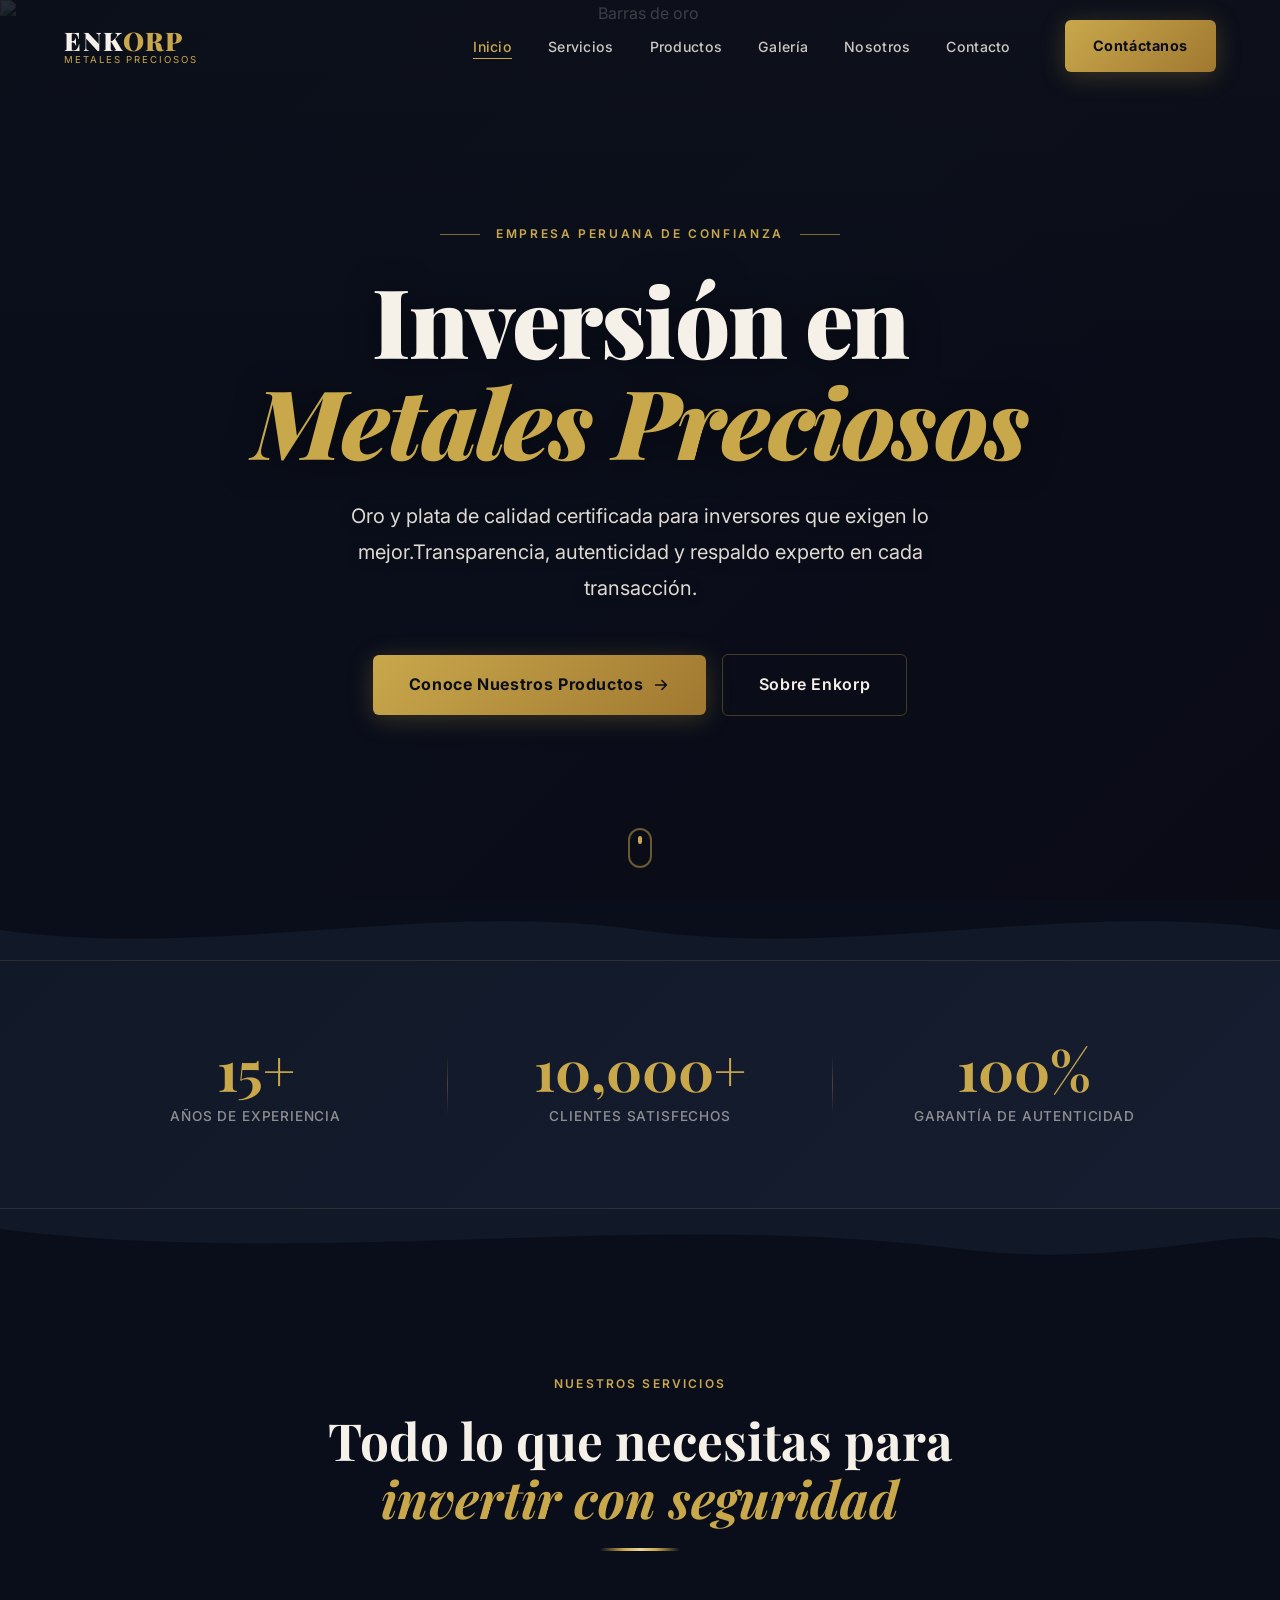
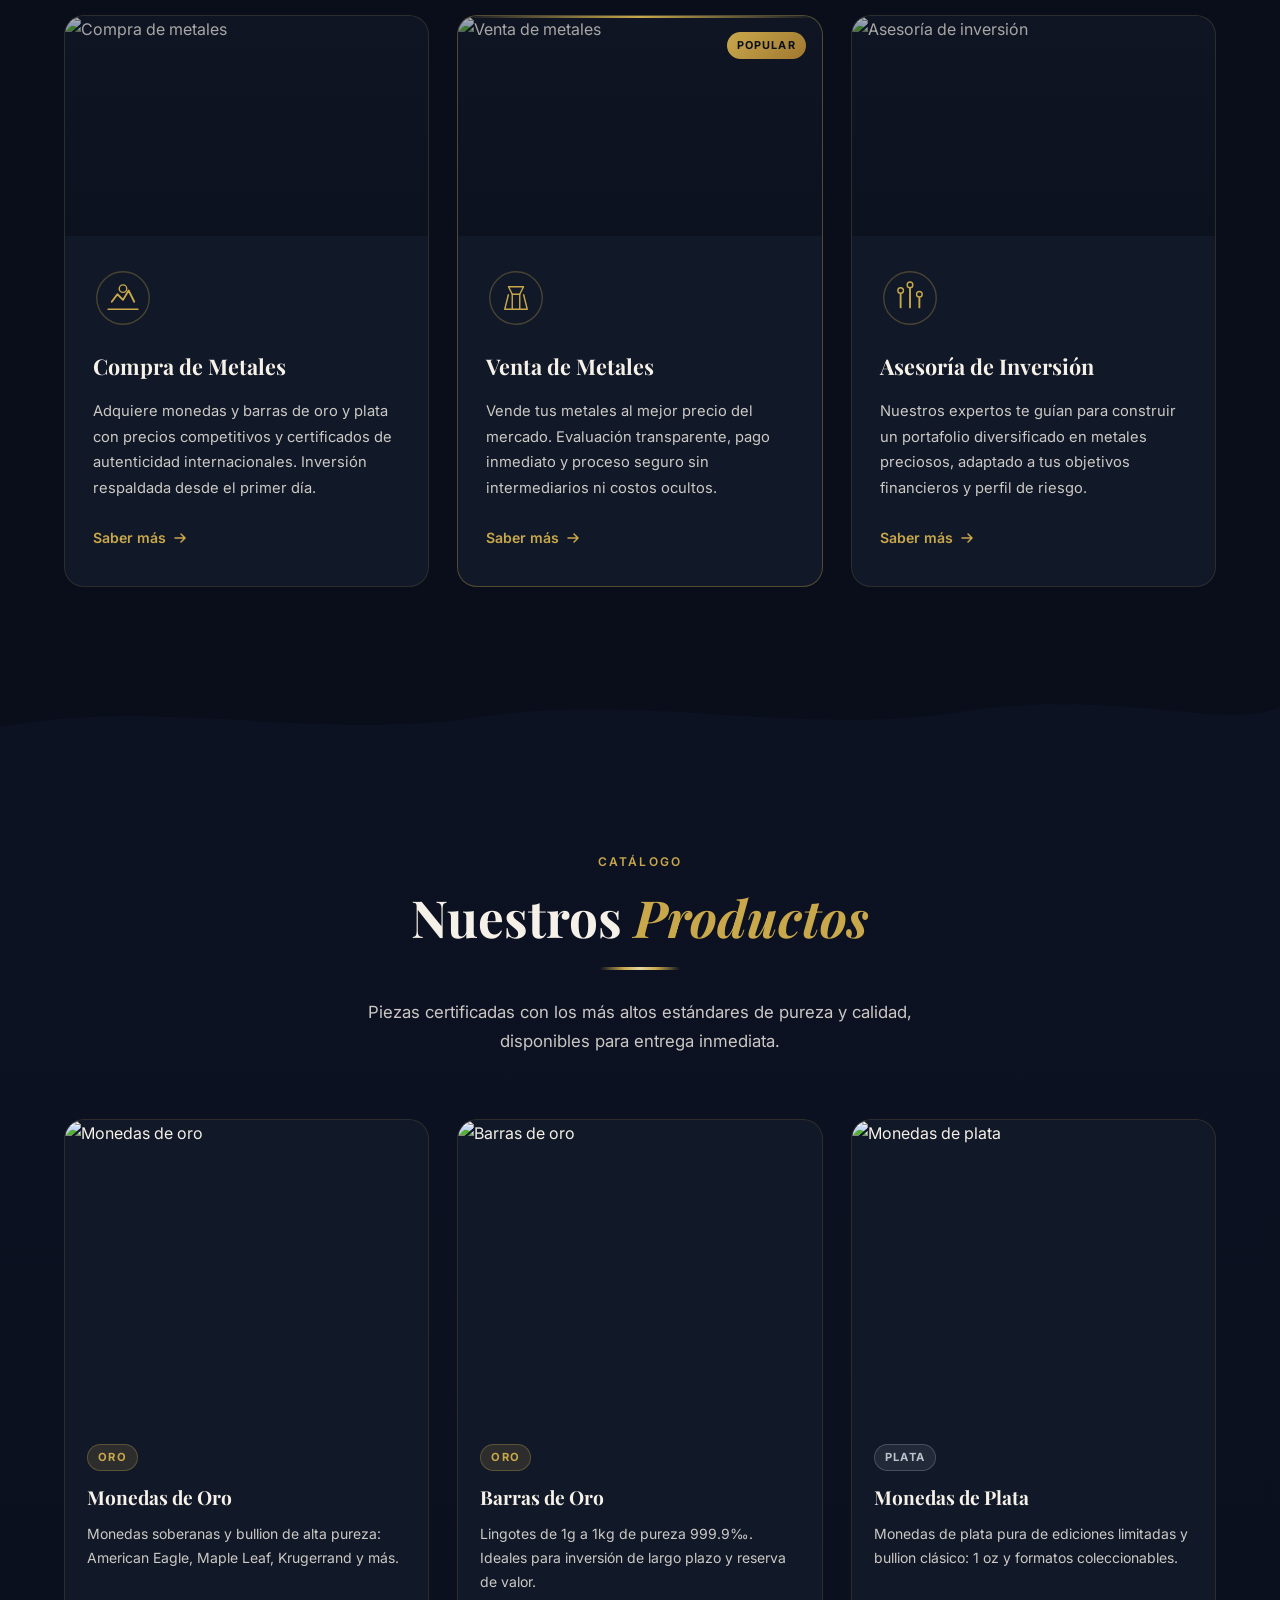
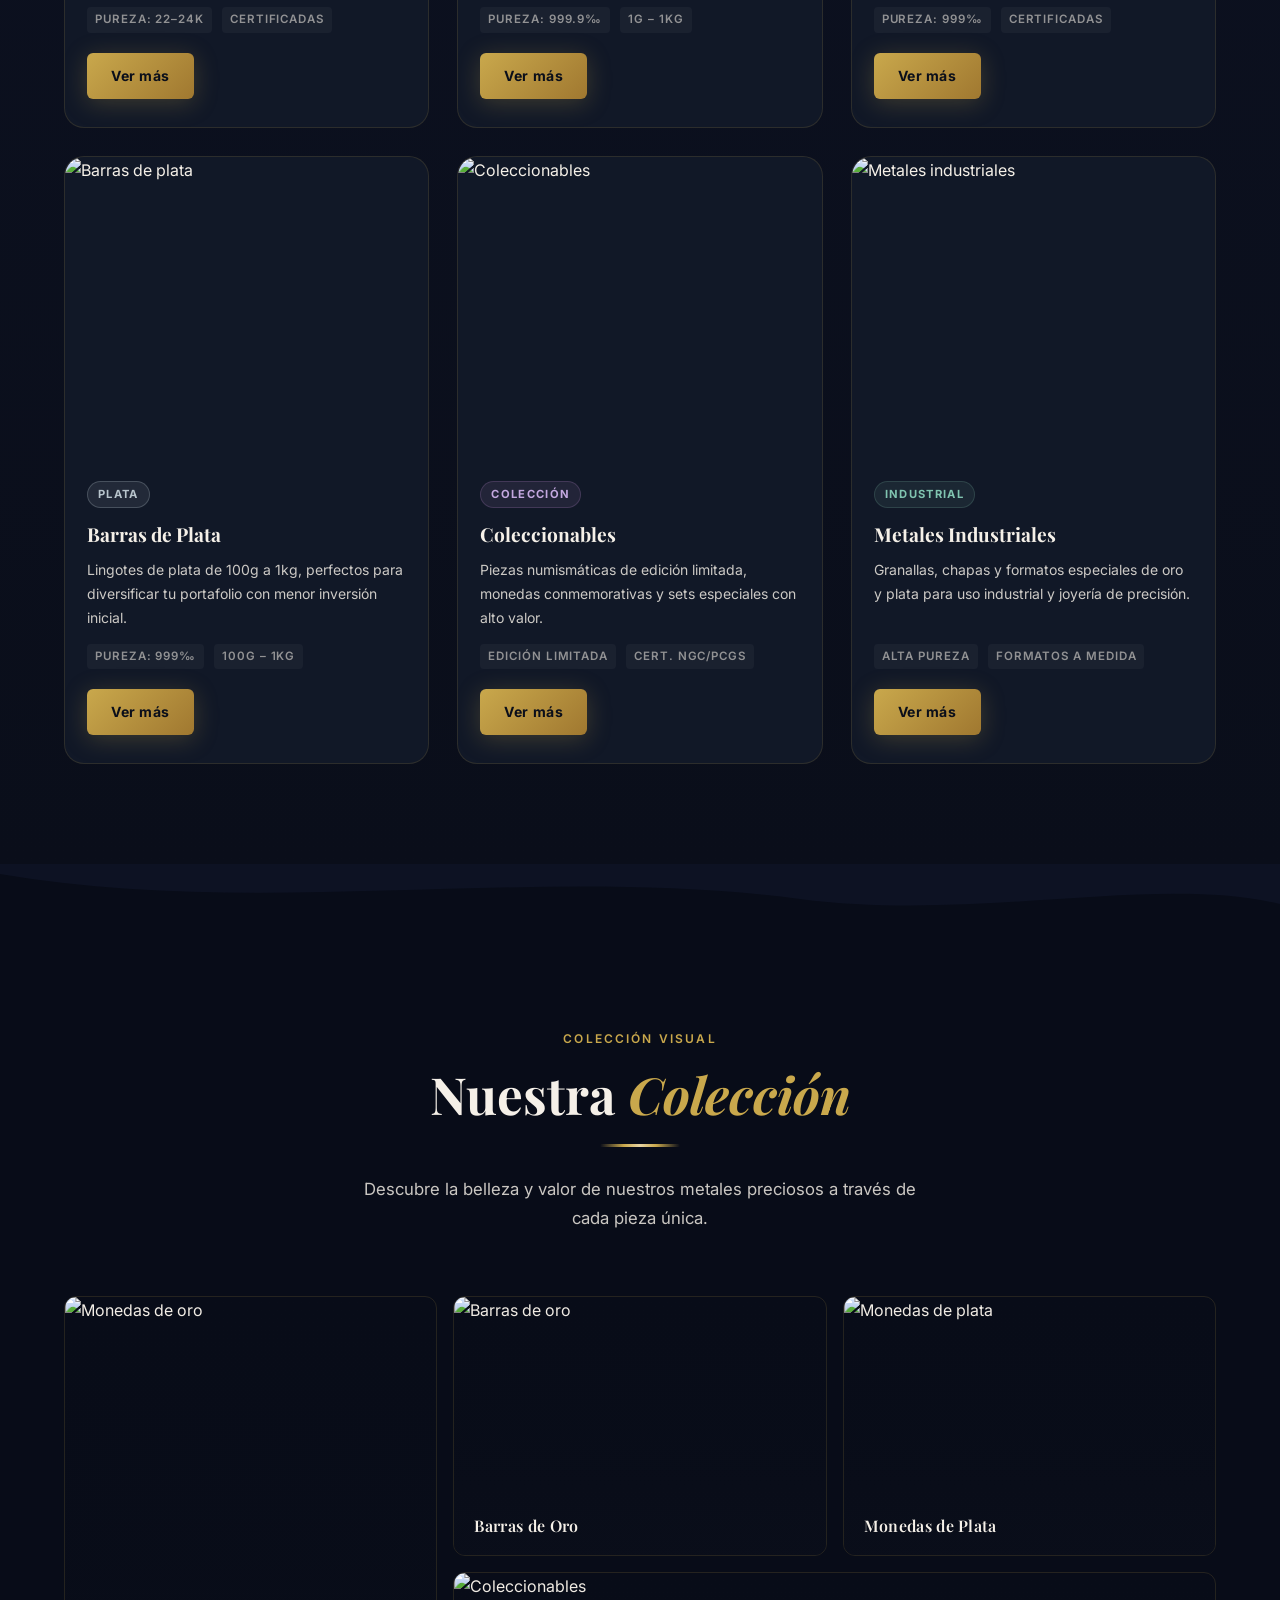
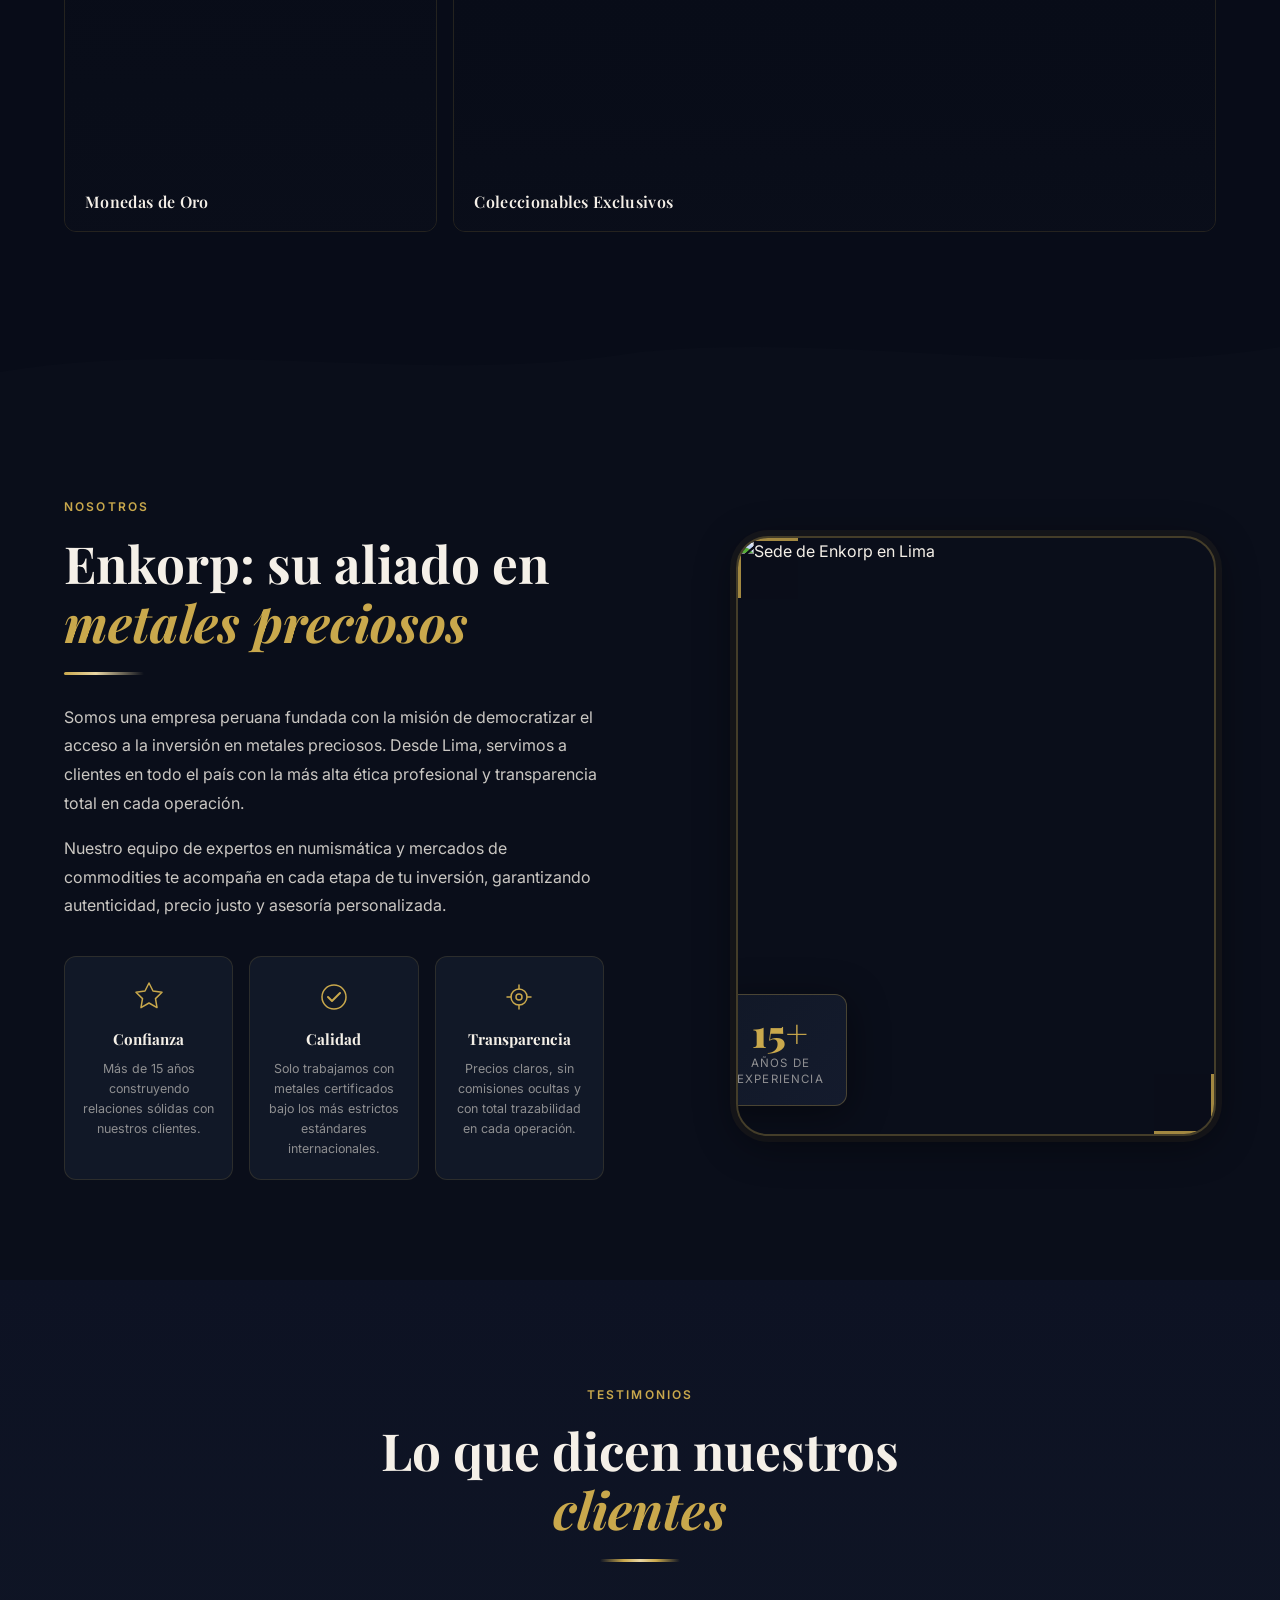
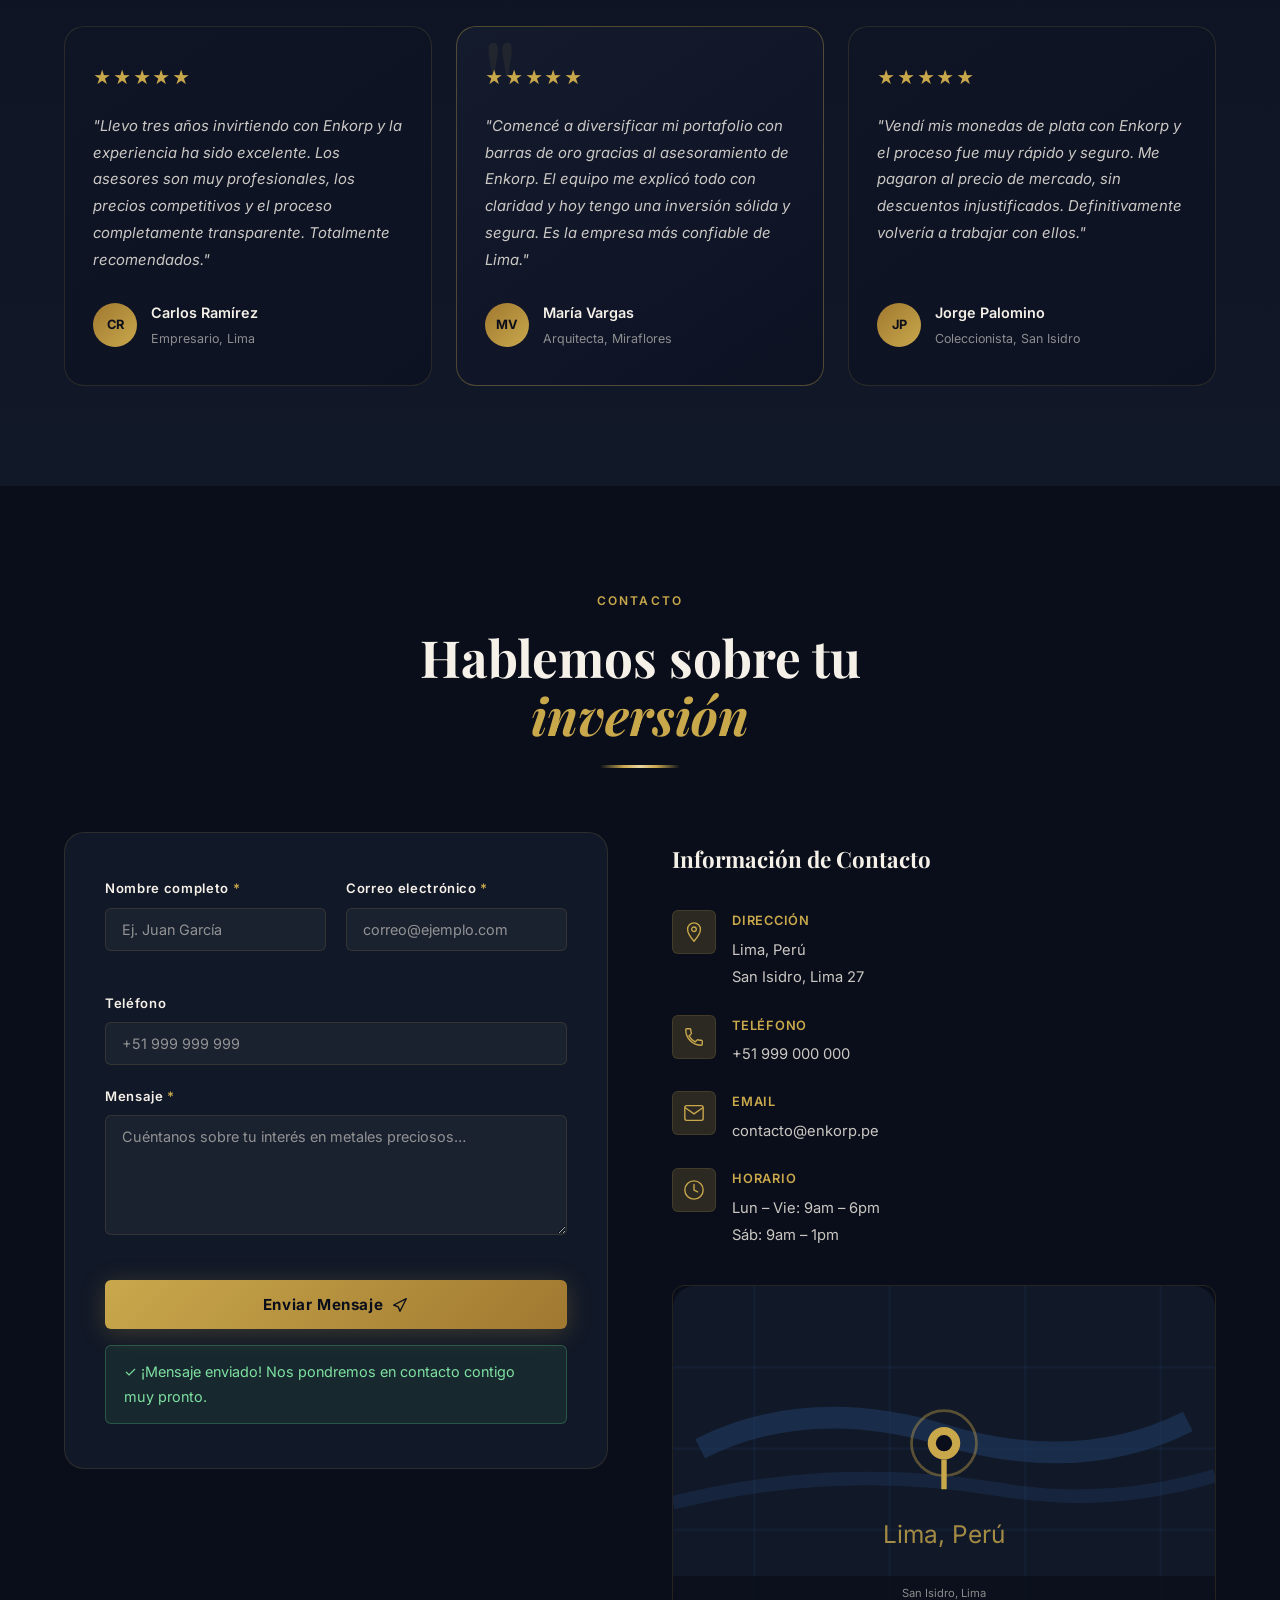
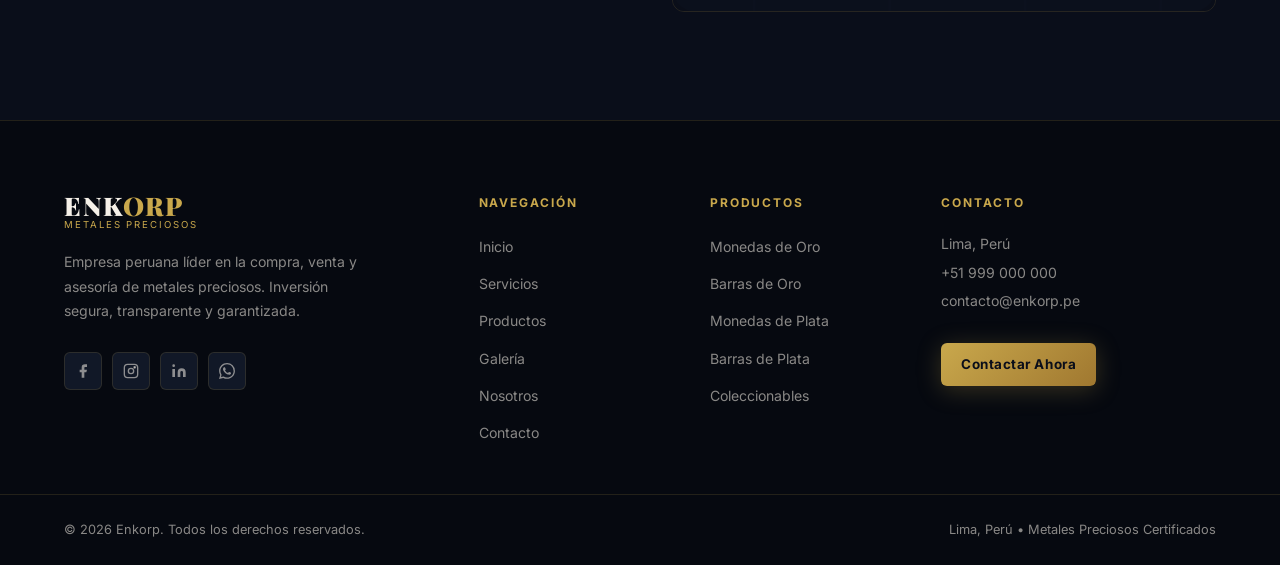
==== enkorp-standalone.html @ 823c23ff "Add standalone single-file version of Enkorp website" ====
<!DOCTYPE html>
<html lang="es">
<head>
  <meta charset="UTF-8" />
  <meta name="viewport" content="width=device-width, initial-scale=1.0" />
  <meta name="description" content="Enkorp – Empresa peruana especializada en metales preciosos: monedas y barras de oro y plata. Inversión segura, garantizada y transparente." />
  <title>Enkorp | Metales Preciosos – Oro y Plata en Perú</title>
  <link rel="preconnect" href="https://fonts.googleapis.com" />
  <link rel="preconnect" href="https://fonts.gstatic.com" crossorigin />
  <link href="https://fonts.googleapis.com/css2?family=Playfair+Display:ital,wght@0,400;0,600;0,700;0,900;1,400;1,600&family=Inter:wght@300;400;500;600;700&display=swap" rel="stylesheet" />
  <style>
*, *::before, *::after { box-sizing: border-box; margin: 0; padding: 0; }
:root {
  --navy:#0a0e1a;--navy-mid:#0d1223;--navy-light:#111827;
  --gold:#c9a84c;--gold-dark:#a07830;--gold-pale:#e8d5a3;--gold-glow:rgba(201,168,76,.18);
  --cream:#f5f0e8;--cream-dark:#e8e0d0;--white:#ffffff;
  --border:rgba(201,168,76,.15);--border-mid:rgba(201,168,76,.3);
  --text-muted:rgba(245,240,232,.55);--text-body:rgba(245,240,232,.82);
  --ff-head:'Playfair Display',Georgia,serif;--ff-body:'Inter',system-ui,sans-serif;
  --radius-sm:6px;--radius-md:12px;--radius-lg:20px;--radius-xl:32px;
  --shadow-gold:0 4px 24px rgba(201,168,76,.25);--shadow-card:0 8px 40px rgba(0,0,0,.45);
  --transition:.3s cubic-bezier(.4,0,.2,1);--transition-slow:.6s cubic-bezier(.4,0,.2,1);
}
html{scroll-behavior:smooth;font-size:16px;}
body{font-family:var(--ff-body);background-color:var(--navy);color:var(--cream);line-height:1.7;overflow-x:hidden;-webkit-font-smoothing:antialiased;}
img,svg{display:block;max-width:100%;}
a{color:inherit;text-decoration:none;}
ul{list-style:none;}
address{font-style:normal;}
.container{width:100%;max-width:1200px;margin:0 auto;padding:0 24px;}
.section{padding:100px 0;}
.gold-italic{font-style:italic;color:var(--gold);}
.section-tag{display:inline-block;font-family:var(--ff-body);font-size:.75rem;font-weight:600;letter-spacing:.18em;text-transform:uppercase;color:var(--gold);margin-bottom:16px;}
.section-title{font-family:var(--ff-head);font-size:clamp(2.2rem,4.5vw,3.2rem);font-weight:700;line-height:1.15;color:var(--cream);margin-bottom:20px;}
.section-subtitle{font-size:1.05rem;color:var(--text-body);max-width:560px;margin:0 auto;}
.section-header{text-align:center;margin-bottom:64px;}
.section-title-accent{width:80px;height:3px;background:linear-gradient(90deg,transparent,var(--gold) 30%,var(--gold-pale) 50%,var(--gold) 70%,transparent);margin:20px auto 28px;border-radius:2px;}
.section-title-accent--left{margin:20px 0 28px;background:linear-gradient(90deg,var(--gold) 0%,var(--gold-pale) 40%,transparent);}
.wavy-divider{line-height:0;margin:0;padding:0;overflow:hidden;}
.wavy-divider svg{width:100%;height:60px;display:block;}
.wavy-divider--hero{background:var(--navy);}
.wavy-divider--stats{background:var(--navy-light);}
.wavy-divider--services{background:var(--navy);}
.wavy-divider--products{background:var(--navy-mid);}
.wavy-divider--gallery{background:#080c18;}
.btn-primary{display:inline-flex;align-items:center;gap:8px;padding:14px 28px;border-radius:var(--radius-sm);background:linear-gradient(135deg,var(--gold),var(--gold-dark));color:var(--navy);font-family:var(--ff-body);font-size:.9rem;font-weight:700;letter-spacing:.04em;border:none;cursor:pointer;transition:var(--transition);box-shadow:var(--shadow-gold);white-space:nowrap;}
.btn-primary:hover{transform:translateY(-2px);box-shadow:0 8px 32px rgba(201,168,76,.4);background:linear-gradient(135deg,var(--gold-pale),var(--gold));}
.btn-primary:active{transform:translateY(0);}
.btn-ghost{display:inline-flex;align-items:center;gap:8px;padding:13px 28px;border-radius:var(--radius-sm);background:transparent;color:var(--cream);font-family:var(--ff-body);font-size:.9rem;font-weight:600;letter-spacing:.04em;border:1.5px solid var(--border-mid);cursor:pointer;transition:var(--transition);}
.btn-ghost:hover{border-color:var(--gold);color:var(--gold);background:var(--gold-glow);}
.btn-large{padding:16px 36px;font-size:1rem;}
.btn-icon{width:18px;height:18px;flex-shrink:0;}
.reveal{opacity:0;transform:translateY(32px);transition:opacity .7s ease,transform .7s ease;}
.reveal.visible{opacity:1;transform:translateY(0);}
.fade-up{opacity:0;transform:translateY(24px);animation:fadeUp .8s forwards;}
@keyframes fadeUp{to{opacity:1;transform:translateY(0);}}
.delay-1{animation-delay:.1s;}.delay-2{animation-delay:.3s;}.delay-3{animation-delay:.5s;}.delay-4{animation-delay:.7s;}

/* NAVBAR */
.navbar{position:fixed;top:0;left:0;right:0;z-index:1000;padding:20px 0;transition:background var(--transition),padding var(--transition),box-shadow var(--transition);}
.navbar.scrolled{background:rgba(10,14,26,.96);backdrop-filter:blur(16px);-webkit-backdrop-filter:blur(16px);padding:12px 0;box-shadow:0 2px 40px rgba(0,0,0,.5);border-bottom:1px solid var(--border);}
.nav-container{display:flex;align-items:center;gap:32px;max-width:1200px;margin:0 auto;padding:0 24px;}
.nav-logo{display:flex;flex-direction:column;line-height:1;flex-shrink:0;text-decoration:none;}
.logo-text{font-family:var(--ff-head);font-size:1.6rem;font-weight:900;letter-spacing:.06em;color:var(--cream);}
.logo-accent{color:var(--gold);}
.logo-tagline{font-family:var(--ff-body);font-size:.6rem;font-weight:400;letter-spacing:.2em;text-transform:uppercase;color:var(--gold);margin-top:2px;}
.nav-menu{margin-left:auto;}
.nav-links{display:flex;align-items:center;gap:8px;}
.nav-link{padding:8px 14px;font-size:.88rem;font-weight:500;letter-spacing:.02em;color:var(--text-body);border-radius:var(--radius-sm);transition:var(--transition);position:relative;}
.nav-link::after{content:'';position:absolute;bottom:4px;left:14px;right:14px;height:1px;background:var(--gold);transform:scaleX(0);transition:transform var(--transition);}
.nav-link:hover,.nav-link.active{color:var(--gold);}
.nav-link:hover::after,.nav-link.active::after{transform:scaleX(1);}
.nav-cta{margin-left:8px;}
.hamburger{display:none;flex-direction:column;justify-content:center;gap:5px;width:40px;height:40px;background:none;border:1.5px solid var(--border-mid);border-radius:var(--radius-sm);cursor:pointer;padding:8px;margin-left:auto;transition:var(--transition);}
.hamburger:hover{border-color:var(--gold);}
.ham-line{display:block;width:100%;height:1.5px;background:var(--cream);border-radius:2px;transition:var(--transition);}
.hamburger.active .ham-line:nth-child(1){transform:translateY(6.5px) rotate(45deg);}
.hamburger.active .ham-line:nth-child(2){opacity:0;transform:scaleX(0);}
.hamburger.active .ham-line:nth-child(3){transform:translateY(-6.5px) rotate(-45deg);}

/* HERO */
.hero{position:relative;height:100vh;min-height:680px;display:flex;align-items:center;justify-content:center;text-align:center;overflow:hidden;}
.hero-bg{position:absolute;inset:0;}
.hero-bg-img{position:absolute;inset:0;width:100%;height:100%;object-fit:cover;object-position:center;max-width:none;}
.hero-bg-overlay{position:absolute;inset:0;background:linear-gradient(135deg,rgba(10,14,26,.88) 0%,rgba(10,14,26,.72) 50%,rgba(10,10,20,.82) 100%),linear-gradient(to bottom,rgba(201,168,76,.06) 0%,transparent 40%,rgba(10,14,26,.6) 100%);}
.hero-particles{position:absolute;inset:0;overflow:hidden;}
.particle{position:absolute;width:2px;height:2px;background:var(--gold);border-radius:50%;animation:particleDrift linear infinite;opacity:0;}
@keyframes particleDrift{0%{opacity:0;transform:translateY(0) scale(0);}10%{opacity:.6;}90%{opacity:.3;}100%{opacity:0;transform:translateY(-120vh) scale(1.5);}}
.hero-content{position:relative;z-index:2;max-width:860px;padding:120px 24px 80px;}
.hero-eyebrow{display:flex;align-items:center;justify-content:center;gap:16px;font-size:.75rem;font-weight:600;letter-spacing:.22em;text-transform:uppercase;color:var(--gold);margin-bottom:24px;}
.eyebrow-line{display:inline-block;width:40px;height:1px;background:var(--gold);opacity:.6;}
.hero-title{font-family:var(--ff-head);font-size:clamp(3.2rem,8vw,6rem);font-weight:900;line-height:1.05;color:var(--cream);margin-bottom:28px;letter-spacing:-.02em;text-shadow:0 4px 32px rgba(0,0,0,.5);}
.hero-subtitle{font-size:clamp(1rem,2vw,1.25rem);color:rgba(245,240,232,.9);max-width:620px;margin:0 auto 48px;line-height:1.8;text-shadow:0 2px 12px rgba(0,0,0,.4);}
.br-desktop{display:none;}
.hero-actions{display:flex;align-items:center;justify-content:center;gap:16px;flex-wrap:wrap;}
.hero-shimmer{position:absolute;top:0;left:-100%;width:60%;height:100%;background:linear-gradient(105deg,transparent 0%,rgba(201,168,76,.04) 40%,rgba(201,168,76,.08) 50%,rgba(201,168,76,.04) 60%,transparent 100%);animation:shimmerSweep 6s ease-in-out infinite;pointer-events:none;}
@keyframes shimmerSweep{0%{left:-100%;}50%{left:140%;}100%{left:140%;}}
.hero-scroll-cue{position:absolute;bottom:32px;left:50%;transform:translateX(-50%);z-index:2;}
.scroll-dot{display:block;width:24px;height:40px;border:2px solid rgba(201,168,76,.5);border-radius:12px;position:relative;}
.scroll-dot::before{content:'';position:absolute;top:6px;left:50%;transform:translateX(-50%);width:4px;height:8px;background:var(--gold);border-radius:2px;animation:scrollBounce 2s ease-in-out infinite;}
@keyframes scrollBounce{0%,100%{top:6px;opacity:1;}50%{top:20px;opacity:.4;}}

/* STATS */
.stats-bar{background:linear-gradient(135deg,var(--navy-light) 0%,#161d30 100%);border-top:1px solid var(--border);border-bottom:1px solid var(--border);padding:56px 0;}
.stats-grid{display:flex;align-items:center;justify-content:center;gap:0;flex-wrap:wrap;}
.stat-item{text-align:center;flex:1;min-width:200px;padding:24px 32px;}
.stat-number{display:block;font-family:var(--ff-head);font-size:clamp(2.4rem,5vw,3.5rem);font-weight:700;color:var(--gold);line-height:1;margin-bottom:8px;}
.stat-label{display:block;font-size:.85rem;font-weight:500;letter-spacing:.06em;text-transform:uppercase;color:var(--text-muted);}
.stat-divider{width:1px;height:60px;background:linear-gradient(to bottom,transparent,var(--border-mid),transparent);flex-shrink:0;}

/* SERVICES */
.services{background:var(--navy);}
.services-grid{display:grid;grid-template-columns:repeat(3,1fr);gap:28px;}
.service-card{position:relative;background:var(--navy-light);border:1px solid var(--border);border-radius:var(--radius-lg);overflow:hidden;transition:var(--transition);display:flex;flex-direction:column;}
.service-card:hover{border-color:var(--border-mid);transform:translateY(-8px);box-shadow:0 20px 60px rgba(0,0,0,.5),0 0 0 1px rgba(201,168,76,.2);}
.service-card--featured{border-color:rgba(201,168,76,.35);}
.service-card--featured::after{content:'';position:absolute;top:0;left:0;right:0;height:2px;background:linear-gradient(90deg,transparent,var(--gold),transparent);z-index:2;}
.service-badge{position:absolute;top:16px;right:16px;background:linear-gradient(135deg,var(--gold),var(--gold-dark));color:var(--navy);font-size:.68rem;font-weight:700;letter-spacing:.1em;text-transform:uppercase;padding:4px 10px;border-radius:20px;z-index:3;}
.service-card-img-wrap{position:relative;height:220px;overflow:hidden;flex-shrink:0;}
.service-card-img{width:100%;height:100%;object-fit:cover;object-position:center;max-width:none;transition:transform .6s cubic-bezier(.4,0,.2,1);}
.service-card-img-overlay{position:absolute;inset:0;background:linear-gradient(to bottom,rgba(10,14,26,.3) 0%,rgba(10,14,26,.65) 100%);transition:background var(--transition);}
.service-card:hover .service-card-img{transform:scale(1.06);}
.service-card:hover .service-card-img-overlay{background:linear-gradient(to bottom,rgba(10,14,26,.1) 0%,rgba(10,14,26,.45) 100%);}
.service-card-body{padding:32px 28px 36px;display:flex;flex-direction:column;flex:1;}
.service-icon-wrap{width:60px;height:60px;margin-bottom:20px;color:var(--gold);}
.service-icon{width:100%;height:100%;}
.service-title{font-family:var(--ff-head);font-size:1.35rem;font-weight:700;color:var(--cream);margin-bottom:14px;}
.service-desc{font-size:.92rem;color:var(--text-body);line-height:1.75;margin-bottom:24px;flex:1;}
.service-link{display:inline-flex;align-items:center;gap:6px;font-size:.88rem;font-weight:600;color:var(--gold);transition:var(--transition);margin-top:auto;}
.service-link svg{width:16px;height:16px;transition:transform var(--transition);}
.service-link:hover{color:var(--gold-pale);}
.service-link:hover svg{transform:translateX(4px);}

/* PRODUCTS */
.products{background:linear-gradient(180deg,var(--navy-mid) 0%,var(--navy) 100%);}
.products-grid{display:grid;grid-template-columns:repeat(3,1fr);gap:28px;}
.product-card{background:var(--navy-light);border:1px solid var(--border);border-radius:var(--radius-lg);overflow:hidden;transition:var(--transition);display:flex;flex-direction:column;}
.product-card:hover{border-color:rgba(201,168,76,.4);transform:translateY(-8px);box-shadow:0 20px 60px rgba(0,0,0,.5),0 0 30px rgba(201,168,76,.12);}
.product-img-wrap{position:relative;height:300px;overflow:hidden;flex-shrink:0;}
.product-img{width:100%;height:100%;object-fit:cover;object-position:center;max-width:none;transition:transform .5s cubic-bezier(.4,0,.2,1);}
.product-card:hover .product-img{transform:scale(1.08);}
.product-card-body{padding:24px 22px 28px;display:flex;flex-direction:column;flex:1;text-align:left;}
.product-metal-tag{display:inline-block;font-size:.7rem;font-weight:700;letter-spacing:.12em;text-transform:uppercase;padding:3px 10px;border-radius:20px;margin-bottom:10px;align-self:flex-start;}
.product-metal-tag--gold{background:rgba(201,168,76,.15);color:var(--gold);border:1px solid rgba(201,168,76,.3);}
.product-metal-tag--silver{background:rgba(184,196,204,.1);color:#b8c4cc;border:1px solid rgba(184,196,204,.25);}
.product-metal-tag--collect{background:rgba(160,120,180,.12);color:#c4a8e0;border:1px solid rgba(160,120,180,.25);}
.product-metal-tag--industrial{background:rgba(120,180,160,.1);color:#80c4b0;border:1px solid rgba(120,180,160,.2);}
.product-name{font-family:var(--ff-head);font-size:1.2rem;font-weight:700;color:var(--cream);margin-bottom:8px;}
.product-desc{font-size:.875rem;color:var(--text-body);line-height:1.7;margin-bottom:14px;flex:1;}
.product-specs{display:flex;gap:10px;flex-wrap:wrap;margin-bottom:20px;}
.product-specs span{font-size:.72rem;font-weight:600;letter-spacing:.08em;text-transform:uppercase;color:var(--text-muted);background:rgba(255,255,255,.04);padding:3px 8px;border-radius:4px;}
.product-cta{display:inline-flex;align-items:center;justify-content:center;padding:11px 24px;border-radius:var(--radius-sm);background:linear-gradient(135deg,var(--gold),var(--gold-dark));color:var(--navy);font-size:.875rem;font-weight:700;letter-spacing:.04em;transition:var(--transition);box-shadow:var(--shadow-gold);align-self:flex-start;}
.product-cta:hover{transform:translateY(-2px);box-shadow:0 8px 28px rgba(201,168,76,.4);background:linear-gradient(135deg,var(--gold-pale),var(--gold));}

/* GALLERY */
.gallery{background:#080c18;padding:100px 0;}
.gallery-grid{display:grid;grid-template-columns:repeat(3,1fr);grid-template-rows:auto auto;gap:16px;}
.gallery-item{position:relative;overflow:hidden;border-radius:var(--radius-md);border:1px solid var(--border);cursor:pointer;height:260px;}
.gallery-item--tall{grid-row:span 2;height:auto;min-height:536px;}
.gallery-item--wide{grid-column:span 2;}
.gallery-img{width:100%;height:100%;object-fit:cover;object-position:center;max-width:none;transition:transform .55s cubic-bezier(.4,0,.2,1);}
.gallery-overlay{position:absolute;inset:0;background:linear-gradient(to top,rgba(10,14,26,.85) 0%,rgba(10,14,26,.2) 50%,transparent 100%);display:flex;align-items:flex-end;padding:20px;transition:background var(--transition);}
.gallery-label{font-family:var(--ff-head);font-size:1rem;font-weight:600;color:var(--cream);letter-spacing:.02em;transform:translateY(4px);transition:transform var(--transition),color var(--transition);}
.gallery-item:hover .gallery-img{transform:scale(1.06);}
.gallery-item:hover .gallery-overlay{background:linear-gradient(to top,rgba(10,14,26,.7) 0%,rgba(201,168,76,.08) 60%,transparent 100%);}
.gallery-item:hover .gallery-label{transform:translateY(0);color:var(--gold-pale);}
.gallery-item::after{content:'';position:absolute;inset:0;border-radius:var(--radius-md);border:1.5px solid transparent;transition:border-color var(--transition);pointer-events:none;}
.gallery-item:hover::after{border-color:rgba(201,168,76,.4);}

/* ABOUT */
.about{background:var(--navy);overflow:hidden;}
.about-grid{display:grid;grid-template-columns:1fr 1fr;gap:72px;align-items:center;}
.about-content{order:1;}.about-visual{order:2;}
.about-img-frame{position:relative;border-radius:var(--radius-xl);overflow:hidden;border:2px solid rgba(201,168,76,.3);box-shadow:0 0 0 6px rgba(201,168,76,.06),var(--shadow-card);aspect-ratio:4/5;max-width:480px;margin-left:auto;}
.about-img-frame::before{content:'';position:absolute;top:0;left:0;width:60px;height:60px;border-top:3px solid var(--gold);border-left:3px solid var(--gold);border-radius:var(--radius-md) 0 0 0;z-index:2;opacity:.8;}
.about-img-frame::after{content:'';position:absolute;bottom:0;right:0;width:60px;height:60px;border-bottom:3px solid var(--gold);border-right:3px solid var(--gold);border-radius:0 0 var(--radius-md) 0;z-index:2;opacity:.8;}
.about-img{width:100%;height:100%;object-fit:cover;object-position:center;max-width:none;display:block;transition:transform .6s ease;}
.about-img-frame:hover .about-img{transform:scale(1.04);}
.about-badge{position:absolute;bottom:28px;left:-24px;background:linear-gradient(135deg,var(--navy-light),#141b2d);border:1px solid var(--border-mid);border-radius:var(--radius-md);padding:18px 22px;text-align:center;box-shadow:var(--shadow-card);z-index:3;}
.about-years-num{display:block;font-family:var(--ff-head);font-size:2.4rem;font-weight:900;color:var(--gold);line-height:1;}
.about-years-label{display:block;font-size:.72rem;letter-spacing:.1em;text-transform:uppercase;color:var(--text-muted);margin-top:4px;line-height:1.4;}
.about-text{font-size:1rem;color:var(--text-body);line-height:1.8;margin-bottom:16px;}
.values-grid{display:grid;grid-template-columns:1fr 1fr 1fr;gap:16px;margin-top:36px;}
.value-item{padding:20px 16px;background:var(--navy-light);border:1px solid var(--border);border-radius:var(--radius-md);text-align:center;transition:var(--transition);}
.value-item:hover{border-color:var(--border-mid);transform:translateY(-3px);}
.value-icon{width:40px;height:40px;color:var(--gold);margin:0 auto 10px;}
.value-name{font-family:var(--ff-head);font-size:.95rem;font-weight:700;color:var(--cream);margin-bottom:6px;}
.value-desc{font-size:.78rem;color:var(--text-muted);line-height:1.6;}

/* TESTIMONIALS */
.testimonials{background:linear-gradient(180deg,var(--navy-mid) 0%,var(--navy-light) 100%);}
.testimonials-grid{display:grid;grid-template-columns:repeat(3,1fr);gap:24px;}
.testimonial-card{background:linear-gradient(145deg,#0f1525,#0d1223);border:1px solid var(--border);border-radius:var(--radius-lg);padding:36px 28px;transition:var(--transition);display:flex;flex-direction:column;}
.testimonial-card:hover{border-color:var(--border-mid);transform:translateY(-4px);box-shadow:var(--shadow-card);}
.testimonial-card--featured{border-color:rgba(201,168,76,.35);background:linear-gradient(145deg,#141b2d,#0d1223);position:relative;}
.testimonial-card--featured::before{content:'"';position:absolute;top:-8px;left:24px;font-family:var(--ff-head);font-size:8rem;color:var(--gold);opacity:.08;line-height:1;pointer-events:none;}
.stars{font-size:1.1rem;color:var(--gold);margin-bottom:20px;letter-spacing:.1em;}
.testimonial-text{font-size:.93rem;color:var(--text-body);line-height:1.8;font-style:italic;flex:1;margin-bottom:28px;}
.testimonial-author{display:flex;align-items:center;gap:14px;}
.author-avatar{width:44px;height:44px;border-radius:50%;background:linear-gradient(135deg,var(--gold-dark),var(--gold));display:flex;align-items:center;justify-content:center;font-size:.8rem;font-weight:700;color:var(--navy);flex-shrink:0;}
.author-name{display:block;font-weight:600;font-size:.9rem;color:var(--cream);font-style:normal;}
.author-role{display:block;font-size:.78rem;color:var(--text-muted);margin-top:2px;}

/* CONTACT */
.contact{background:var(--navy);}
.contact-grid{display:grid;grid-template-columns:1fr 1fr;gap:64px;align-items:start;}
.contact-form-wrap{background:var(--navy-light);border:1px solid var(--border);border-radius:var(--radius-lg);padding:44px 40px;}
.form-row{display:grid;grid-template-columns:1fr 1fr;gap:20px;}
.form-group{display:flex;flex-direction:column;margin-bottom:20px;}
.form-label{font-size:.82rem;font-weight:600;letter-spacing:.05em;color:var(--cream);margin-bottom:8px;}
.form-label span{color:var(--gold);}
.form-input{background:rgba(255,255,255,.04);border:1.5px solid var(--border);border-radius:var(--radius-sm);padding:12px 16px;font-family:var(--ff-body);font-size:.9rem;color:var(--cream);transition:var(--transition);width:100%;outline:none;}
.form-input::placeholder{color:var(--text-muted);}
.form-input:focus{border-color:var(--gold);background:rgba(201,168,76,.04);box-shadow:0 0 0 3px rgba(201,168,76,.12);}
.form-input.error{border-color:#e05252;}.form-input.success{border-color:#52c07a;}
.form-textarea{resize:vertical;min-height:120px;}
.form-error{font-size:.78rem;color:#e05252;margin-top:5px;min-height:16px;}
.btn-submit{width:100%;justify-content:center;padding:15px;font-size:.95rem;margin-top:4px;}
.form-success{display:flex;align-items:center;gap:8px;margin-top:16px;padding:14px 18px;background:rgba(82,192,122,.1);border:1px solid rgba(82,192,122,.3);border-radius:var(--radius-sm);font-size:.9rem;color:#7ee0a0;}
.contact-info-inner{padding:8px 0;}
.contact-info-title{font-family:var(--ff-head);font-size:1.4rem;font-weight:700;color:var(--cream);margin-bottom:32px;}
.contact-details{display:flex;flex-direction:column;gap:24px;margin-bottom:36px;}
.contact-detail{display:flex;align-items:flex-start;gap:16px;}
.contact-icon{width:44px;height:44px;color:var(--gold);background:var(--gold-glow);border:1px solid var(--border);border-radius:var(--radius-sm);display:flex;align-items:center;justify-content:center;flex-shrink:0;padding:10px;}
.contact-detail strong{display:block;font-size:.8rem;font-weight:600;letter-spacing:.06em;text-transform:uppercase;color:var(--gold);margin-bottom:4px;}
.contact-detail span,.contact-detail a{font-size:.92rem;color:var(--text-body);line-height:1.6;transition:color var(--transition);}
.contact-detail a:hover{color:var(--gold);}
.map-placeholder{border-radius:var(--radius-md);overflow:hidden;border:1px solid var(--border);}
.map-inner{position:relative;}
.map-svg{width:100%;height:auto;display:block;}
.map-label{position:absolute;bottom:0;left:0;right:0;text-align:center;font-size:.7rem;padding:8px;background:rgba(10,14,26,.8);color:var(--text-muted);}

/* FOOTER */
.footer{background:#060910;}
.footer-top{border-top:1px solid var(--border);padding:72px 0 48px;}
.footer-grid{display:grid;grid-template-columns:2fr 1fr 1fr 1.5fr;gap:48px;}
.footer-logo{margin-bottom:20px;}
.footer-desc{font-size:.88rem;color:var(--text-muted);line-height:1.75;max-width:300px;margin-bottom:28px;}
.social-links{display:flex;gap:10px;}
.social-link{width:38px;height:38px;display:flex;align-items:center;justify-content:center;background:var(--navy-light);border:1px solid var(--border);border-radius:var(--radius-sm);color:var(--text-muted);transition:var(--transition);}
.social-link svg{width:16px;height:16px;}
.social-link:hover{color:var(--gold);border-color:var(--border-mid);background:var(--gold-glow);}
.footer-nav-title{font-family:var(--ff-body);font-size:.75rem;font-weight:700;letter-spacing:.16em;text-transform:uppercase;color:var(--gold);margin-bottom:20px;}
.footer-nav-list{display:flex;flex-direction:column;gap:10px;}
.footer-nav-list a{font-size:.88rem;color:var(--text-muted);transition:color var(--transition);}
.footer-nav-list a:hover{color:var(--gold);}
.footer-address p{font-size:.88rem;color:var(--text-muted);margin-bottom:6px;line-height:1.6;}
.footer-address a:hover{color:var(--gold);}
.footer-cta{margin-top:24px;padding:10px 20px;font-size:.84rem;}
.footer-bottom{border-top:1px solid var(--border);padding:24px 0;display:flex;align-items:center;}
.footer-bottom .container{display:flex;justify-content:space-between;align-items:center;flex-wrap:wrap;gap:8px;}
.footer-copy,.footer-legal{font-size:.8rem;color:var(--text-muted);}

/* BACK TO TOP */
.back-to-top{position:fixed;bottom:32px;right:32px;width:44px;height:44px;background:linear-gradient(135deg,var(--gold),var(--gold-dark));color:var(--navy);border:none;border-radius:var(--radius-sm);display:flex;align-items:center;justify-content:center;cursor:pointer;opacity:0;pointer-events:none;transform:translateY(12px);transition:var(--transition);box-shadow:var(--shadow-gold);z-index:900;}
.back-to-top svg{width:20px;height:20px;}
.back-to-top.visible{opacity:1;pointer-events:auto;transform:translateY(0);}
.back-to-top:hover{transform:translateY(-3px);box-shadow:0 8px 24px rgba(201,168,76,.4);}

/* RESPONSIVE */
@media(max-width:1024px){
  .services-grid{grid-template-columns:repeat(2,1fr);}
  .products-grid{grid-template-columns:repeat(2,1fr);}
  .gallery-grid{grid-template-columns:repeat(2,1fr);}
  .gallery-item--tall{min-height:400px;}
  .about-grid{grid-template-columns:1fr;gap:48px;}
  .about-content{order:1;}.about-visual{order:2;}
  .about-img-frame{max-width:100%;margin:0 auto;}
  .about-badge{left:16px;}
  .footer-grid{grid-template-columns:1fr 1fr;gap:32px;}
  .contact-grid{grid-template-columns:1fr;gap:40px;}
}
@media(max-width:768px){
  .section{padding:72px 0;}
  .nav-cta{display:none;}.hamburger{display:flex;}
  .nav-menu{position:fixed;top:0;right:-100%;width:min(320px,85vw);height:100svh;background:rgba(10,14,26,.97);backdrop-filter:blur(20px);border-left:1px solid var(--border);padding:80px 32px 40px;transition:right .35s cubic-bezier(.4,0,.2,1);z-index:999;margin-left:0;}
  .nav-menu.open{right:0;}
  .nav-links{flex-direction:column;align-items:flex-start;gap:4px;}
  .nav-link{font-size:1.1rem;padding:12px 0;width:100%;}
  .nav-link::after{bottom:8px;left:0;right:0;}
  .services-grid{grid-template-columns:1fr;}
  .service-card-img-wrap{height:200px;}
  .products-grid{grid-template-columns:1fr;}
  .product-img-wrap{height:240px;}
  .gallery-grid{grid-template-columns:1fr;}
  .gallery-item--tall{grid-row:span 1;min-height:260px;height:260px;}
  .gallery-item--wide{grid-column:span 1;}
  .values-grid{grid-template-columns:1fr;}
  .about-badge{left:12px;bottom:16px;}
  .stats-grid{flex-direction:column;}
  .stat-divider{width:60px;height:1px;}
  .testimonials-grid{grid-template-columns:1fr;}
  .form-row{grid-template-columns:1fr;}
  .contact-form-wrap{padding:28px 20px;}
  .footer-grid{grid-template-columns:1fr;gap:32px;}
  .footer-bottom .container{flex-direction:column;text-align:center;}
  .back-to-top{bottom:20px;right:20px;}
  .br-desktop{display:none !important;}
}
@media(max-width:480px){
  .hero-actions{flex-direction:column;width:100%;}
  .hero-actions a{width:100%;justify-content:center;}
  .service-card-body{padding:22px 18px 28px;}
  .section-title{font-size:1.9rem;}
}
@media(min-width:1400px){
  .br-desktop{display:block;}
  .services-grid{gap:36px;}
  .products-grid{gap:36px;}
  .gallery-grid{gap:20px;}
}
@media(prefers-reduced-motion:reduce){
  *,*::before,*::after{animation-duration:.01ms !important;animation-iteration-count:1 !important;transition-duration:.01ms !important;}
  html{scroll-behavior:auto;}
}
  </style>
</head>
<body>

  <!-- NAVBAR -->
  <header class="navbar" id="navbar">
    <div class="nav-container">
      <a href="#inicio" class="nav-logo" aria-label="Enkorp inicio">
        <span class="logo-text">ENK<span class="logo-accent">ORP</span></span>
        <span class="logo-tagline">Metales Preciosos</span>
      </a>
      <nav class="nav-menu" id="navMenu" role="navigation" aria-label="Menú principal">
        <ul class="nav-links">
          <li><a href="#inicio" class="nav-link">Inicio</a></li>
          <li><a href="#servicios" class="nav-link">Servicios</a></li>
          <li><a href="#productos" class="nav-link">Productos</a></li>
          <li><a href="#galeria" class="nav-link">Galería</a></li>
          <li><a href="#nosotros" class="nav-link">Nosotros</a></li>
          <li><a href="#contacto" class="nav-link">Contacto</a></li>
        </ul>
      </nav>
      <a href="#contacto" class="nav-cta btn-primary">Contáctanos</a>
      <button class="hamburger" id="hamburger" aria-label="Abrir menú" aria-expanded="false" aria-controls="navMenu">
        <span class="ham-line"></span><span class="ham-line"></span><span class="ham-line"></span>
      </button>
    </div>
  </header>

  <!-- HERO -->
  <section class="hero" id="inicio" role="banner">
    <div class="hero-bg">
      <img class="hero-bg-img" src="https://images.unsplash.com/photo-1610375461246-83df859d849d?w=1920&q=80" alt="Barras de oro" loading="eager" fetchpriority="high"/>
      <div class="hero-bg-overlay" aria-hidden="true"></div>
      <div class="hero-particles" id="heroParticles" aria-hidden="true"></div>
    </div>
    <div class="hero-content">
      <p class="hero-eyebrow fade-up delay-1">
        <span class="eyebrow-line" aria-hidden="true"></span>
        Empresa Peruana de Confianza
        <span class="eyebrow-line" aria-hidden="true"></span>
      </p>
      <h1 class="hero-title fade-up delay-2">Inversión en<br/><em class="gold-italic">Metales Preciosos</em></h1>
      <p class="hero-subtitle fade-up delay-3">Oro y plata de calidad certificada para inversores que exigen lo mejor.<br class="br-desktop"/>Transparencia, autenticidad y respaldo experto en cada transacción.</p>
      <div class="hero-actions fade-up delay-4">
        <a href="#productos" class="btn-primary btn-large">Conoce Nuestros Productos <svg class="btn-icon" viewBox="0 0 20 20" fill="none" aria-hidden="true"><path d="M4 10h12M11 5l5 5-5 5" stroke="currentColor" stroke-width="1.8" stroke-linecap="round" stroke-linejoin="round"/></svg></a>
        <a href="#nosotros" class="btn-ghost btn-large">Sobre Enkorp</a>
      </div>
    </div>
    <div class="hero-shimmer" aria-hidden="true"></div>
    <a href="#estadisticas" class="hero-scroll-cue" aria-label="Desplázate hacia abajo"><span class="scroll-dot"></span></a>
  </section>

  <div class="wavy-divider wavy-divider--hero" aria-hidden="true"><svg viewBox="0 0 1440 60" preserveAspectRatio="none"><path d="M0,30 C240,60 480,0 720,30 C960,60 1200,0 1440,30 L1440,60 L0,60 Z" fill="#111827"/></svg></div>

  <!-- STATS -->
  <section class="stats-bar" id="estadisticas" aria-label="Estadísticas">
    <div class="container">
      <div class="stats-grid">
        <div class="stat-item reveal"><span class="stat-number" data-target="15" data-suffix="+">0</span><span class="stat-label">Años de Experiencia</span></div>
        <div class="stat-divider" aria-hidden="true"></div>
        <div class="stat-item reveal"><span class="stat-number" data-target="10000" data-suffix="+">0</span><span class="stat-label">Clientes Satisfechos</span></div>
        <div class="stat-divider" aria-hidden="true"></div>
        <div class="stat-item reveal"><span class="stat-number" data-target="100" data-suffix="%">0</span><span class="stat-label">Garantía de Autenticidad</span></div>
      </div>
    </div>
  </section>

  <div class="wavy-divider wavy-divider--stats" aria-hidden="true"><svg viewBox="0 0 1440 60" preserveAspectRatio="none"><path d="M0,20 C360,60 720,0 1080,40 C1260,60 1380,20 1440,30 L1440,60 L0,60 Z" fill="#0a0e1a"/></svg></div>

  <!-- SERVICES -->
  <section class="section services" id="servicios" aria-labelledby="services-title">
    <div class="container">
      <div class="section-header reveal">
        <span class="section-tag">Nuestros Servicios</span>
        <h2 class="section-title" id="services-title">Todo lo que necesitas para<br/><em class="gold-italic">invertir con seguridad</em></h2>
        <div class="section-title-accent" aria-hidden="true"></div>
      </div>
      <div class="services-grid">
        <article class="service-card reveal">
          <div class="service-card-img-wrap"><img src="https://images.unsplash.com/photo-1580519542036-c47de6196ba5?w=800&q=80" alt="Compra de metales" class="service-card-img" loading="lazy"/><div class="service-card-img-overlay" aria-hidden="true"></div></div>
          <div class="service-card-body">
            <div class="service-icon-wrap" aria-hidden="true"><svg class="service-icon" viewBox="0 0 64 64" fill="none"><circle cx="32" cy="32" r="28" stroke="currentColor" stroke-width="1.5" opacity=".3"/><path d="M20 36l6-8 6 6 6-10 6 12" stroke="currentColor" stroke-width="2" stroke-linecap="round" stroke-linejoin="round"/><path d="M16 44h32" stroke="currentColor" stroke-width="1.5" stroke-linecap="round"/><circle cx="32" cy="22" r="4" stroke="currentColor" stroke-width="1.5"/></svg></div>
            <h3 class="service-title">Compra de Metales</h3>
            <p class="service-desc">Adquiere monedas y barras de oro y plata con precios competitivos y certificados de autenticidad internacionales. Inversión respaldada desde el primer día.</p>
            <a href="#contacto" class="service-link">Saber más <svg viewBox="0 0 16 16" fill="none"><path d="M3 8h10M9 4l4 4-4 4" stroke="currentColor" stroke-width="1.5" stroke-linecap="round"/></svg></a>
          </div>
        </article>
        <article class="service-card service-card--featured reveal">
          <div class="service-badge">Popular</div>
          <div class="service-card-img-wrap"><img src="https://images.unsplash.com/photo-1611974789855-9c2a0a7236a3?w=800&q=80" alt="Venta de metales" class="service-card-img" loading="lazy"/><div class="service-card-img-overlay" aria-hidden="true"></div></div>
          <div class="service-card-body">
            <div class="service-icon-wrap" aria-hidden="true"><svg class="service-icon" viewBox="0 0 64 64" fill="none"><circle cx="32" cy="32" r="28" stroke="currentColor" stroke-width="1.5" opacity=".3"/><path d="M24 20h16l-4 8H28l-4-8z" stroke="currentColor" stroke-width="1.5" stroke-linejoin="round"/><path d="M24 28l-4 16h24l-4-16" stroke="currentColor" stroke-width="1.5" stroke-linejoin="round"/><path d="M28 28v16M36 28v16" stroke="currentColor" stroke-width="1.5" stroke-linecap="round"/></svg></div>
            <h3 class="service-title">Venta de Metales</h3>
            <p class="service-desc">Vende tus metales al mejor precio del mercado. Evaluación transparente, pago inmediato y proceso seguro sin intermediarios ni costos ocultos.</p>
            <a href="#contacto" class="service-link">Saber más <svg viewBox="0 0 16 16" fill="none"><path d="M3 8h10M9 4l4 4-4 4" stroke="currentColor" stroke-width="1.5" stroke-linecap="round"/></svg></a>
          </div>
        </article>
        <article class="service-card reveal">
          <div class="service-card-img-wrap"><img src="https://images.unsplash.com/photo-1560472355-536de3962603?w=800&q=80" alt="Asesoría de inversión" class="service-card-img" loading="lazy"/><div class="service-card-img-overlay" aria-hidden="true"></div></div>
          <div class="service-card-body">
            <div class="service-icon-wrap" aria-hidden="true"><svg class="service-icon" viewBox="0 0 64 64" fill="none"><circle cx="32" cy="32" r="28" stroke="currentColor" stroke-width="1.5" opacity=".3"/><path d="M22 42V28M32 42V22M42 42V32" stroke="currentColor" stroke-width="2" stroke-linecap="round"/><circle cx="22" cy="24" r="3" stroke="currentColor" stroke-width="1.5"/><circle cx="32" cy="18" r="3" stroke="currentColor" stroke-width="1.5"/><circle cx="42" cy="28" r="3" stroke="currentColor" stroke-width="1.5"/></svg></div>
            <h3 class="service-title">Asesoría de Inversión</h3>
            <p class="service-desc">Nuestros expertos te guían para construir un portafolio diversificado en metales preciosos, adaptado a tus objetivos financieros y perfil de riesgo.</p>
            <a href="#contacto" class="service-link">Saber más <svg viewBox="0 0 16 16" fill="none"><path d="M3 8h10M9 4l4 4-4 4" stroke="currentColor" stroke-width="1.5" stroke-linecap="round"/></svg></a>
          </div>
        </article>
      </div>
    </div>
  </section>

  <div class="wavy-divider wavy-divider--services" aria-hidden="true"><svg viewBox="0 0 1440 60" preserveAspectRatio="none"><path d="M0,40 C180,10 360,55 540,30 C720,5 900,50 1080,25 C1260,0 1380,45 1440,20 L1440,60 L0,60 Z" fill="#0d1223"/></svg></div>

  <!-- PRODUCTS -->
  <section class="section products" id="productos" aria-labelledby="products-title">
    <div class="container">
      <div class="section-header reveal">
        <span class="section-tag">Catálogo</span>
        <h2 class="section-title" id="products-title">Nuestros <em class="gold-italic">Productos</em></h2>
        <div class="section-title-accent" aria-hidden="true"></div>
        <p class="section-subtitle">Piezas certificadas con los más altos estándares de pureza y calidad, disponibles para entrega inmediata.</p>
      </div>
      <div class="products-grid">
        <article class="product-card reveal">
          <div class="product-img-wrap"><img src="https://images.unsplash.com/photo-1624365168968-f283d506c6b6?w=600&q=80" alt="Monedas de oro" class="product-img" loading="lazy"/></div>
          <div class="product-card-body"><div class="product-metal-tag product-metal-tag--gold">Oro</div><h3 class="product-name">Monedas de Oro</h3><p class="product-desc">Monedas soberanas y bullion de alta pureza: American Eagle, Maple Leaf, Krugerrand y más.</p><div class="product-specs"><span>Pureza: 22–24k</span><span>Certificadas</span></div><a href="#contacto" class="product-cta">Ver más</a></div>
        </article>
        <article class="product-card reveal">
          <div class="product-img-wrap"><img src="https://images.unsplash.com/photo-1610375461246-83df859d849d?w=600&q=80" alt="Barras de oro" class="product-img" loading="lazy"/></div>
          <div class="product-card-body"><div class="product-metal-tag product-metal-tag--gold">Oro</div><h3 class="product-name">Barras de Oro</h3><p class="product-desc">Lingotes de 1g a 1kg de pureza 999.9‰. Ideales para inversión de largo plazo y reserva de valor.</p><div class="product-specs"><span>Pureza: 999.9‰</span><span>1g – 1kg</span></div><a href="#contacto" class="product-cta">Ver más</a></div>
        </article>
        <article class="product-card reveal">
          <div class="product-img-wrap"><img src="https://images.unsplash.com/photo-1611974789855-9c2a0a7236a3?w=600&q=80" alt="Monedas de plata" class="product-img" loading="lazy"/></div>
          <div class="product-card-body"><div class="product-metal-tag product-metal-tag--silver">Plata</div><h3 class="product-name">Monedas de Plata</h3><p class="product-desc">Monedas de plata pura de ediciones limitadas y bullion clásico: 1 oz y formatos coleccionables.</p><div class="product-specs"><span>Pureza: 999‰</span><span>Certificadas</span></div><a href="#contacto" class="product-cta">Ver más</a></div>
        </article>
        <article class="product-card reveal">
          <div class="product-img-wrap"><img src="https://images.unsplash.com/photo-1574607383476-f517f562d009?w=600&q=80" alt="Barras de plata" class="product-img" loading="lazy"/></div>
          <div class="product-card-body"><div class="product-metal-tag product-metal-tag--silver">Plata</div><h3 class="product-name">Barras de Plata</h3><p class="product-desc">Lingotes de plata de 100g a 1kg, perfectos para diversificar tu portafolio con menor inversión inicial.</p><div class="product-specs"><span>Pureza: 999‰</span><span>100g – 1kg</span></div><a href="#contacto" class="product-cta">Ver más</a></div>
        </article>
        <article class="product-card reveal">
          <div class="product-img-wrap"><img src="https://images.unsplash.com/photo-1589758438368-0ad531db3366?w=600&q=80" alt="Coleccionables" class="product-img" loading="lazy"/></div>
          <div class="product-card-body"><div class="product-metal-tag product-metal-tag--collect">Colección</div><h3 class="product-name">Coleccionables</h3><p class="product-desc">Piezas numismáticas de edición limitada, monedas conmemorativas y sets especiales con alto valor.</p><div class="product-specs"><span>Edición Limitada</span><span>Cert. NGC/PCGS</span></div><a href="#contacto" class="product-cta">Ver más</a></div>
        </article>
        <article class="product-card reveal">
          <div class="product-img-wrap"><img src="https://images.unsplash.com/photo-1618366712010-f4ae9c647dcb?w=600&q=80" alt="Metales industriales" class="product-img" loading="lazy"/></div>
          <div class="product-card-body"><div class="product-metal-tag product-metal-tag--industrial">Industrial</div><h3 class="product-name">Metales Industriales</h3><p class="product-desc">Granallas, chapas y formatos especiales de oro y plata para uso industrial y joyería de precisión.</p><div class="product-specs"><span>Alta Pureza</span><span>Formatos a medida</span></div><a href="#contacto" class="product-cta">Ver más</a></div>
        </article>
      </div>
    </div>
  </section>

  <div class="wavy-divider wavy-divider--products" aria-hidden="true"><svg viewBox="0 0 1440 60" preserveAspectRatio="none"><path d="M0,10 C300,55 600,0 900,35 C1100,58 1300,10 1440,40 L1440,60 L0,60 Z" fill="#080c18"/></svg></div>

  <!-- GALLERY -->
  <section class="section gallery" id="galeria" aria-labelledby="gallery-title">
    <div class="container">
      <div class="section-header reveal">
        <span class="section-tag">Colección Visual</span>
        <h2 class="section-title" id="gallery-title">Nuestra <em class="gold-italic">Colección</em></h2>
        <div class="section-title-accent" aria-hidden="true"></div>
        <p class="section-subtitle">Descubre la belleza y valor de nuestros metales preciosos a través de cada pieza única.</p>
      </div>
      <div class="gallery-grid">
        <div class="gallery-item gallery-item--tall reveal"><img src="https://images.unsplash.com/photo-1624365168968-f283d506c6b6?w=600&q=80" alt="Monedas de oro" class="gallery-img" loading="lazy"/><div class="gallery-overlay" aria-hidden="true"><span class="gallery-label">Monedas de Oro</span></div></div>
        <div class="gallery-item reveal"><img src="https://images.unsplash.com/photo-1610375461246-83df859d849d?w=600&q=80" alt="Barras de oro" class="gallery-img" loading="lazy"/><div class="gallery-overlay" aria-hidden="true"><span class="gallery-label">Barras de Oro</span></div></div>
        <div class="gallery-item reveal"><img src="https://images.unsplash.com/photo-1611974789855-9c2a0a7236a3?w=600&q=80" alt="Monedas de plata" class="gallery-img" loading="lazy"/><div class="gallery-overlay" aria-hidden="true"><span class="gallery-label">Monedas de Plata</span></div></div>
        <div class="gallery-item gallery-item--wide reveal"><img src="https://images.unsplash.com/photo-1589758438368-0ad531db3366?w=600&q=80" alt="Coleccionables" class="gallery-img" loading="lazy"/><div class="gallery-overlay" aria-hidden="true"><span class="gallery-label">Coleccionables Exclusivos</span></div></div>
      </div>
    </div>
  </section>

  <div class="wavy-divider wavy-divider--gallery" aria-hidden="true"><svg viewBox="0 0 1440 60" preserveAspectRatio="none"><path d="M0,40 C240,5 480,55 720,20 C960,0 1200,50 1440,15 L1440,60 L0,60 Z" fill="#0a0e1a"/></svg></div>

  <!-- NOSOTROS -->
  <section class="section about" id="nosotros" aria-labelledby="about-title">
    <div class="container">
      <div class="about-grid">
        <div class="about-content reveal">
          <span class="section-tag">Nosotros</span>
          <h2 class="section-title" id="about-title">Enkorp: su aliado en<br/><em class="gold-italic">metales preciosos</em></h2>
          <div class="section-title-accent section-title-accent--left" aria-hidden="true"></div>
          <p class="about-text">Somos una empresa peruana fundada con la misión de democratizar el acceso a la inversión en metales preciosos. Desde Lima, servimos a clientes en todo el país con la más alta ética profesional y transparencia total en cada operación.</p>
          <p class="about-text">Nuestro equipo de expertos en numismática y mercados de commodities te acompaña en cada etapa de tu inversión, garantizando autenticidad, precio justo y asesoría personalizada.</p>
          <div class="values-grid">
            <div class="value-item"><div class="value-icon" aria-hidden="true"><svg viewBox="0 0 40 40" fill="none"><path d="M20 6l4 8 9 1.3-6.5 6.3 1.5 9L20 26l-8 4.6 1.5-9L7 15.3l9-1.3L20 6z" stroke="currentColor" stroke-width="1.5" stroke-linejoin="round"/></svg></div><h4 class="value-name">Confianza</h4><p class="value-desc">Más de 15 años construyendo relaciones sólidas con nuestros clientes.</p></div>
            <div class="value-item"><div class="value-icon" aria-hidden="true"><svg viewBox="0 0 40 40" fill="none"><circle cx="20" cy="20" r="12" stroke="currentColor" stroke-width="1.5"/><path d="M14 20l4 4 8-8" stroke="currentColor" stroke-width="2" stroke-linecap="round" stroke-linejoin="round"/></svg></div><h4 class="value-name">Calidad</h4><p class="value-desc">Solo trabajamos con metales certificados bajo los más estrictos estándares internacionales.</p></div>
            <div class="value-item"><div class="value-icon" aria-hidden="true"><svg viewBox="0 0 40 40" fill="none"><path d="M20 8v4M20 28v4M8 20h4M28 20h4" stroke="currentColor" stroke-width="1.5" stroke-linecap="round"/><circle cx="20" cy="20" r="8" stroke="currentColor" stroke-width="1.5"/><circle cx="20" cy="20" r="3" stroke="currentColor" stroke-width="1.5"/></svg></div><h4 class="value-name">Transparencia</h4><p class="value-desc">Precios claros, sin comisiones ocultas y con total trazabilidad en cada operación.</p></div>
          </div>
        </div>
        <div class="about-visual reveal">
          <div class="about-img-frame">
            <img src="https://images.unsplash.com/photo-1486406146926-c627a92ad1ab?w=900&q=80" alt="Sede de Enkorp en Lima" class="about-img" loading="lazy"/>
            <div class="about-badge"><span class="about-years-num">15+</span><span class="about-years-label">años de<br/>experiencia</span></div>
          </div>
        </div>
      </div>
    </div>
  </section>

  <!-- TESTIMONIALS -->
  <section class="section testimonials" id="testimonios" aria-labelledby="testimonials-title">
    <div class="container">
      <div class="section-header reveal">
        <span class="section-tag">Testimonios</span>
        <h2 class="section-title" id="testimonials-title">Lo que dicen nuestros<br/><em class="gold-italic">clientes</em></h2>
        <div class="section-title-accent" aria-hidden="true"></div>
      </div>
      <div class="testimonials-grid">
        <article class="testimonial-card reveal"><div class="stars" aria-label="5 estrellas"><span aria-hidden="true">★★★★★</span></div><blockquote class="testimonial-text">"Llevo tres años invirtiendo con Enkorp y la experiencia ha sido excelente. Los asesores son muy profesionales, los precios competitivos y el proceso completamente transparente. Totalmente recomendados."</blockquote><footer class="testimonial-author"><div class="author-avatar" aria-hidden="true"><span>CR</span></div><div class="author-info"><cite class="author-name">Carlos Ramírez</cite><span class="author-role">Empresario, Lima</span></div></footer></article>
        <article class="testimonial-card testimonial-card--featured reveal"><div class="stars" aria-label="5 estrellas"><span aria-hidden="true">★★★★★</span></div><blockquote class="testimonial-text">"Comencé a diversificar mi portafolio con barras de oro gracias al asesoramiento de Enkorp. El equipo me explicó todo con claridad y hoy tengo una inversión sólida y segura. Es la empresa más confiable de Lima."</blockquote><footer class="testimonial-author"><div class="author-avatar" aria-hidden="true"><span>MV</span></div><div class="author-info"><cite class="author-name">María Vargas</cite><span class="author-role">Arquitecta, Miraflores</span></div></footer></article>
        <article class="testimonial-card reveal"><div class="stars" aria-label="5 estrellas"><span aria-hidden="true">★★★★★</span></div><blockquote class="testimonial-text">"Vendí mis monedas de plata con Enkorp y el proceso fue muy rápido y seguro. Me pagaron al precio de mercado, sin descuentos injustificados. Definitivamente volvería a trabajar con ellos."</blockquote><footer class="testimonial-author"><div class="author-avatar" aria-hidden="true"><span>JP</span></div><div class="author-info"><cite class="author-name">Jorge Palomino</cite><span class="author-role">Coleccionista, San Isidro</span></div></footer></article>
      </div>
    </div>
  </section>

  <!-- CONTACT -->
  <section class="section contact" id="contacto" aria-labelledby="contact-title">
    <div class="container">
      <div class="section-header reveal">
        <span class="section-tag">Contacto</span>
        <h2 class="section-title" id="contact-title">Hablemos sobre tu<br/><em class="gold-italic">inversión</em></h2>
        <div class="section-title-accent" aria-hidden="true"></div>
      </div>
      <div class="contact-grid">
        <div class="contact-form-wrap reveal">
          <form class="contact-form" id="contactForm" novalidate>
            <div class="form-row">
              <div class="form-group"><label class="form-label" for="nombre">Nombre completo <span aria-hidden="true">*</span></label><input class="form-input" type="text" id="nombre" name="nombre" placeholder="Ej. Juan García" required autocomplete="name"/><span class="form-error" id="nombreError" role="alert"></span></div>
              <div class="form-group"><label class="form-label" for="email">Correo electrónico <span aria-hidden="true">*</span></label><input class="form-input" type="email" id="email" name="email" placeholder="correo@ejemplo.com" required autocomplete="email"/><span class="form-error" id="emailError" role="alert"></span></div>
            </div>
            <div class="form-group"><label class="form-label" for="telefono">Teléfono</label><input class="form-input" type="tel" id="telefono" name="telefono" placeholder="+51 999 999 999" autocomplete="tel"/></div>
            <div class="form-group"><label class="form-label" for="mensaje">Mensaje <span aria-hidden="true">*</span></label><textarea class="form-input form-textarea" id="mensaje" name="mensaje" placeholder="Cuéntanos sobre tu interés en metales preciosos…" rows="5" required></textarea><span class="form-error" id="mensajeError" role="alert"></span></div>
            <button type="submit" class="btn-primary btn-submit" id="formSubmit"><span class="btn-text">Enviar Mensaje</span><svg class="btn-icon" viewBox="0 0 20 20" fill="none" aria-hidden="true"><path d="M3 10l14-7-7 14-2-5-5-2z" stroke="currentColor" stroke-width="1.5" stroke-linejoin="round"/></svg></button>
            <p class="form-success" id="formSuccess" role="status" aria-live="polite" hidden>✓ ¡Mensaje enviado! Nos pondremos en contacto contigo muy pronto.</p>
          </form>
        </div>
        <div class="contact-info reveal">
          <div class="contact-info-inner">
            <h3 class="contact-info-title">Información de Contacto</h3>
            <ul class="contact-details">
              <li class="contact-detail"><div class="contact-icon" aria-hidden="true"><svg viewBox="0 0 24 24" fill="none"><path d="M12 2C8.13 2 5 5.13 5 9c0 5.25 7 13 7 13s7-7.75 7-13c0-3.87-3.13-7-7-7zm0 9.5a2.5 2.5 0 110-5 2.5 2.5 0 010 5z" stroke="currentColor" stroke-width="1.5"/></svg></div><div><strong>Dirección</strong><span>Lima, Perú<br/>San Isidro, Lima 27</span></div></li>
              <li class="contact-detail"><div class="contact-icon" aria-hidden="true"><svg viewBox="0 0 24 24" fill="none"><path d="M6.6 10.8c1.4 2.8 3.8 5.1 6.6 6.6l2.2-2.2c.3-.3.7-.4 1-.2 1.1.4 2.3.6 3.6.6.6 0 1 .4 1 1V20c0 .6-.4 1-1 1C10.6 21 3 13.4 3 4c0-.6.4-1 1-1h3.5c.6 0 1 .4 1 1 0 1.3.2 2.5.6 3.6.1.3 0 .7-.2 1L6.6 10.8z" stroke="currentColor" stroke-width="1.5"/></svg></div><div><strong>Teléfono</strong><span><a href="tel:+51999000000">+51 999 000 000</a></span></div></li>
              <li class="contact-detail"><div class="contact-icon" aria-hidden="true"><svg viewBox="0 0 24 24" fill="none"><path d="M4 4h16c1.1 0 2 .9 2 2v12c0 1.1-.9 2-2 2H4c-1.1 0-2-.9-2-2V6c0-1.1.9-2 2-2z" stroke="currentColor" stroke-width="1.5"/><path d="M22 6l-10 7L2 6" stroke="currentColor" stroke-width="1.5"/></svg></div><div><strong>Email</strong><span><a href="mailto:contacto@enkorp.pe">contacto@enkorp.pe</a></span></div></li>
              <li class="contact-detail"><div class="contact-icon" aria-hidden="true"><svg viewBox="0 0 24 24" fill="none"><circle cx="12" cy="12" r="10" stroke="currentColor" stroke-width="1.5"/><path d="M12 6v6l4 2" stroke="currentColor" stroke-width="1.5" stroke-linecap="round"/></svg></div><div><strong>Horario</strong><span>Lun – Vie: 9am – 6pm<br/>Sáb: 9am – 1pm</span></div></li>
            </ul>
            <div class="map-placeholder" role="img" aria-label="Ubicación de Enkorp en Lima"><div class="map-inner"><svg viewBox="0 0 200 120" fill="none" class="map-svg"><rect width="200" height="120" fill="#111827" rx="8"/><path d="M10 60 Q50 40 100 55 Q150 70 190 50" stroke="#1e3a5f" stroke-width="8" fill="none" opacity=".6"/><path d="M0 80 Q60 65 120 75 Q160 82 200 70" stroke="#1e3a5f" stroke-width="5" fill="none" opacity=".4"/><line x1="30" y1="0" x2="30" y2="120" stroke="#1e3a5f" stroke-width="1" opacity=".2"/><line x1="80" y1="0" x2="80" y2="120" stroke="#1e3a5f" stroke-width="1" opacity=".2"/><line x1="130" y1="0" x2="130" y2="120" stroke="#1e3a5f" stroke-width="1" opacity=".2"/><line x1="180" y1="0" x2="180" y2="120" stroke="#1e3a5f" stroke-width="1" opacity=".2"/><line x1="0" y1="30" x2="200" y2="30" stroke="#1e3a5f" stroke-width="1" opacity=".2"/><line x1="0" y1="60" x2="200" y2="60" stroke="#1e3a5f" stroke-width="1" opacity=".2"/><line x1="0" y1="90" x2="200" y2="90" stroke="#1e3a5f" stroke-width="1" opacity=".2"/><circle cx="100" cy="58" r="6" fill="#c9a84c"/><circle cx="100" cy="58" r="3" fill="#0a0e1a"/><line x1="100" y1="64" x2="100" y2="75" stroke="#c9a84c" stroke-width="2"/><circle cx="100" cy="58" r="12" stroke="#c9a84c" stroke-width="1" opacity=".4"/><text x="100" y="95" text-anchor="middle" font-size="9" fill="#c9a84c" opacity=".8" font-family="Inter,sans-serif">Lima, Perú</text></svg><p class="map-label">San Isidro, Lima</p></div></div>
          </div>
        </div>
      </div>
    </div>
  </section>

  <!-- FOOTER -->
  <footer class="footer" role="contentinfo">
    <div class="footer-top"><div class="container"><div class="footer-grid">
      <div class="footer-brand">
        <a href="#inicio" class="nav-logo footer-logo"><span class="logo-text">ENK<span class="logo-accent">ORP</span></span><span class="logo-tagline">Metales Preciosos</span></a>
        <p class="footer-desc">Empresa peruana líder en la compra, venta y asesoría de metales preciosos. Inversión segura, transparente y garantizada.</p>
        <div class="social-links">
          <a href="#" class="social-link" aria-label="Facebook"><svg viewBox="0 0 24 24" fill="currentColor"><path d="M18 2h-3a5 5 0 00-5 5v3H7v4h3v8h4v-8h3l1-4h-4V7a1 1 0 011-1h3z"/></svg></a>
          <a href="#" class="social-link" aria-label="Instagram"><svg viewBox="0 0 24 24" fill="none" stroke="currentColor" stroke-width="2"><rect x="2" y="2" width="20" height="20" rx="5"/><circle cx="12" cy="12" r="4"/><circle cx="17.5" cy="6.5" r="1" fill="currentColor"/></svg></a>
          <a href="#" class="social-link" aria-label="LinkedIn"><svg viewBox="0 0 24 24" fill="currentColor"><path d="M16 8a6 6 0 016 6v7h-4v-7a2 2 0 00-2-2 2 2 0 00-2 2v7h-4v-7a6 6 0 016-6zM2 9h4v12H2zM4 6a2 2 0 110-4 2 2 0 010 4z"/></svg></a>
          <a href="#" class="social-link" aria-label="WhatsApp"><svg viewBox="0 0 24 24" fill="currentColor"><path d="M17.472 14.382c-.297-.149-1.758-.867-2.03-.967-.273-.099-.471-.148-.67.15-.197.297-.767.966-.94 1.164-.173.199-.347.223-.644.075-.297-.15-1.255-.463-2.39-1.475-.883-.788-1.48-1.761-1.653-2.059-.173-.297-.018-.458.13-.606.134-.133.298-.347.446-.52.149-.174.198-.298.298-.497.099-.198.05-.371-.025-.52-.075-.149-.669-1.612-.916-2.207-.242-.579-.487-.5-.669-.51a12.8 12.8 0 00-.57-.01c-.198 0-.52.074-.792.372-.272.297-1.04 1.016-1.04 2.479 0 1.462 1.065 2.875 1.213 3.074.149.198 2.096 3.2 5.077 4.487.709.306 1.262.489 1.694.625.712.227 1.36.195 1.871.118.571-.085 1.758-.719 2.006-1.413.248-.694.248-1.289.173-1.413-.074-.124-.272-.198-.57-.347m-5.421 7.403h-.004a9.87 9.87 0 01-5.031-1.378l-.361-.214-3.741.982.998-3.648-.235-.374a9.86 9.86 0 01-1.51-5.26c.001-5.45 4.436-9.884 9.888-9.884 2.64 0 5.122 1.03 6.988 2.898a9.825 9.825 0 012.893 6.994c-.003 5.45-4.437 9.884-9.885 9.884m8.413-18.297A11.815 11.815 0 0012.05 0C5.495 0 .16 5.335.157 11.892c0 2.096.547 4.142 1.588 5.945L.057 24l6.305-1.654a11.882 11.882 0 005.683 1.448h.005c6.554 0 11.89-5.335 11.893-11.893a11.821 11.821 0 00-3.48-8.413z"/></svg></a>
        </div>
      </div>
      <nav class="footer-nav"><h4 class="footer-nav-title">Navegación</h4><ul class="footer-nav-list"><li><a href="#inicio">Inicio</a></li><li><a href="#servicios">Servicios</a></li><li><a href="#productos">Productos</a></li><li><a href="#galeria">Galería</a></li><li><a href="#nosotros">Nosotros</a></li><li><a href="#contacto">Contacto</a></li></ul></nav>
      <nav class="footer-nav"><h4 class="footer-nav-title">Productos</h4><ul class="footer-nav-list"><li><a href="#productos">Monedas de Oro</a></li><li><a href="#productos">Barras de Oro</a></li><li><a href="#productos">Monedas de Plata</a></li><li><a href="#productos">Barras de Plata</a></li><li><a href="#productos">Coleccionables</a></li></ul></nav>
      <div class="footer-contact"><h4 class="footer-nav-title">Contacto</h4><address class="footer-address"><p>Lima, Perú</p><p><a href="tel:+51999000000">+51 999 000 000</a></p><p><a href="mailto:contacto@enkorp.pe">contacto@enkorp.pe</a></p></address><a href="#contacto" class="btn-primary footer-cta">Contactar Ahora</a></div>
    </div></div></div>
    <div class="footer-bottom"><div class="container"><p class="footer-copy">&copy; <span id="footerYear"></span> Enkorp. Todos los derechos reservados.</p><p class="footer-legal">Lima, Perú &bull; Metales Preciosos Certificados</p></div></div>
  </footer>

  <button class="back-to-top" id="backToTop" aria-label="Volver al inicio"><svg viewBox="0 0 24 24" fill="none"><path d="M12 19V5M5 12l7-7 7 7" stroke="currentColor" stroke-width="2" stroke-linecap="round" stroke-linejoin="round"/></svg></button>

  <script>
'use strict';
const qs=(s,r=document)=>r.querySelector(s);
const qsa=(s,r=document)=>[...r.querySelectorAll(s)];
const clamp=(v,a,b)=>Math.min(Math.max(v,a),b);
const lerp=(a,b,t)=>a+(b-a)*t;
const easeOutCubic=t=>1-Math.pow(1-t,3);

function initNavbar(){
  const navbar=qs('#navbar'),navLinks=qsa('.nav-link'),sections=qsa('section[id]');
  if(!navbar)return;
  function onScroll(){
    const y=window.scrollY;
    navbar.classList.toggle('scrolled',y>60);
    let cur='';
    sections.forEach(s=>{const top=s.offsetTop-100;if(y>=top&&y<top+s.offsetHeight)cur=s.id;});
    navLinks.forEach(l=>l.classList.toggle('active',l.getAttribute('href')==='#'+cur));
  }
  window.addEventListener('scroll',onScroll,{passive:true});onScroll();
}

function initHamburger(){
  const ham=qs('#hamburger'),menu=qs('#navMenu');
  if(!ham||!menu)return;
  function toggle(open){
    const o=open!==undefined?open:!menu.classList.contains('open');
    ham.classList.toggle('active',o);menu.classList.toggle('open',o);
    ham.setAttribute('aria-expanded',o);document.body.style.overflow=o?'hidden':'';
  }
  ham.addEventListener('click',()=>toggle());
  qsa('.nav-link',menu).forEach(l=>l.addEventListener('click',()=>toggle(false)));
  document.addEventListener('click',e=>{if(menu.classList.contains('open')&&!menu.contains(e.target)&&!ham.contains(e.target))toggle(false);});
  document.addEventListener('keydown',e=>{if(e.key==='Escape'&&menu.classList.contains('open')){toggle(false);ham.focus();}});
}

function initSmoothScroll(){
  qsa('a[href^="#"]').forEach(a=>{
    a.addEventListener('click',e=>{
      const id=a.getAttribute('href');if(id==='#')return;
      const t=qs(id);if(!t)return;e.preventDefault();
      const nh=qs('#navbar')?.offsetHeight??80;
      window.scrollTo({top:t.getBoundingClientRect().top+window.scrollY-nh,behavior:'smooth'});
    });
  });
}

function initReveal(){
  if(!('IntersectionObserver' in window)){qsa('.reveal').forEach(e=>e.classList.add('visible'));return;}
  const obs=new IntersectionObserver(entries=>{
    entries.forEach(entry=>{
      if(entry.isIntersecting){
        const sibs=qsa('.reveal',entry.target.closest('.services-grid,.products-grid,.testimonials-grid,.stats-grid,.values-grid')||document).filter(s=>!s.classList.contains('visible'));
        const d=sibs.indexOf(entry.target);
        setTimeout(()=>entry.target.classList.add('visible'),d>=0?d*80:0);
        obs.unobserve(entry.target);
      }
    });
  },{threshold:0.12,rootMargin:'0px 0px -40px 0px'});
  qsa('.reveal').forEach(e=>obs.observe(e));
}

function initCounters(){
  const els=qsa('[data-target]');if(!els.length)return;
  const fmt=n=>n>=1000?n.toLocaleString('es-PE'):String(n);
  function animate(el){
    const target=parseInt(el.dataset.target),suffix=el.dataset.suffix??'',dur=1800;
    let start=null;
    function step(ts){if(!start)start=ts;const p=Math.min((ts-start)/dur,1);el.textContent=fmt(Math.round(lerp(0,target,easeOutCubic(p))))+suffix;if(p<1)requestAnimationFrame(step);else el.textContent=fmt(target)+suffix;}
    requestAnimationFrame(step);
  }
  if(!('IntersectionObserver' in window)){els.forEach(animate);return;}
  const obs=new IntersectionObserver(entries=>{entries.forEach(e=>{if(e.isIntersecting){animate(e.target);obs.unobserve(e.target);}});},{threshold:0.4});
  els.forEach(e=>obs.observe(e));
}

function initParticles(){
  const c=qs('#heroParticles');if(!c)return;
  if(window.matchMedia('(prefers-reduced-motion:reduce)').matches)return;
  function spawn(){
    const p=document.createElement('span');p.className='particle';
    const s=Math.random()*3+1;
    p.style.cssText=`width:${s}px;height:${s}px;left:${Math.random()*100}%;bottom:-10px;animation-duration:${Math.random()*12+8}s;animation-delay:${Math.random()*8}s;`;
    c.appendChild(p);p.addEventListener('animationend',()=>{p.remove();spawn();},{once:true});
  }
  for(let i=0;i<40;i++)spawn();
}

function initForm(){
  const form=qs('#contactForm');if(!form)return;
  const btn=qs('#formSubmit',form),success=qs('#formSuccess',form);
  const fields={
    nombre:{el:qs('#nombre',form),err:qs('#nombreError',form),v:v=>v.trim().length>=2?'':'Por favor ingresa tu nombre completo.'},
    email:{el:qs('#email',form),err:qs('#emailError',form),v:v=>/^[^\s@]+@[^\s@]+\.[^\s@]+$/.test(v.trim())?'':'Ingresa un correo electrónico válido.'},
    mensaje:{el:qs('#mensaje',form),err:qs('#mensajeError',form),v:v=>v.trim().length>=10?'':'El mensaje debe tener al menos 10 caracteres.'},
  };
  function show(f,msg){f.el.classList.toggle('error',!!msg);f.el.classList.toggle('success',!msg&&f.el.value.trim()!=='');f.err.textContent=msg;}
  Object.values(fields).forEach(f=>{
    f.el.addEventListener('blur',()=>show(f,f.v(f.el.value)));
    f.el.addEventListener('input',()=>{if(f.el.classList.contains('error'))show(f,f.v(f.el.value));});
  });
  form.addEventListener('submit',e=>{
    e.preventDefault();let valid=true;
    Object.values(fields).forEach(f=>{const err=f.v(f.el.value);show(f,err);if(err)valid=false;});
    if(!valid){Object.values(fields).find(f=>f.el.classList.contains('error'))?.el.focus();return;}
    btn.disabled=true;btn.querySelector('.btn-text').textContent='Enviando…';
    setTimeout(()=>{
      form.reset();Object.values(fields).forEach(f=>{f.el.classList.remove('success','error');f.err.textContent='';});
      success.hidden=false;btn.disabled=false;btn.querySelector('.btn-text').textContent='Enviar Mensaje';
      setTimeout(()=>success.hidden=true,6000);
    },1200);
  });
}

function initBackToTop(){
  const btn=qs('#backToTop');if(!btn)return;
  window.addEventListener('scroll',()=>btn.classList.toggle('visible',window.scrollY>500),{passive:true});
  btn.addEventListener('click',()=>window.scrollTo({top:0,behavior:'smooth'}));
}

function initOverlay(){
  const overlay=document.createElement('div');
  overlay.setAttribute('aria-hidden','true');
  overlay.style.cssText='position:fixed;inset:0;z-index:998;background:rgba(0,0,0,.6);opacity:0;pointer-events:none;transition:opacity .35s;';
  document.body.appendChild(overlay);
  const menu=qs('#navMenu');if(!menu)return;
  new MutationObserver(()=>{const o=menu.classList.contains('open');overlay.style.opacity=o?'1':'0';overlay.style.pointerEvents=o?'auto':'none';}).observe(menu,{attributes:true,attributeFilter:['class']});
  overlay.addEventListener('click',()=>{menu.classList.remove('open');qs('#hamburger')?.classList.remove('active');qs('#hamburger')?.setAttribute('aria-expanded','false');document.body.style.overflow='';});
}

function initTilt(){
  if(window.matchMedia('(prefers-reduced-motion:reduce)').matches)return;
  if(window.matchMedia('(hover:none)').matches)return;
  qsa('.product-card,.service-card').forEach(card=>{
    card.addEventListener('mousemove',e=>{
      const r=card.getBoundingClientRect(),x=(e.clientX-r.left)/r.width-.5,y=(e.clientY-r.top)/r.height-.5;
      card.style.transform=`perspective(800px) rotateX(${clamp(y*-10,-6,6)}deg) rotateY(${clamp(x*10,-6,6)}deg) translateY(-4px)`;
    });
    card.addEventListener('mouseleave',()=>card.style.transform='');
  });
}

function init(){
  const yr=qs('#footerYear');if(yr)yr.textContent=new Date().getFullYear();
  initNavbar();initHamburger();initOverlay();initSmoothScroll();
  initReveal();initCounters();initParticles();initForm();initBackToTop();initTilt();
  const feat=qs('.testimonial-card--featured');
  if(feat){let b=false;setInterval(()=>{b=!b;feat.style.boxShadow=b?'0 0 40px rgba(201,168,76,.15),0 8px 40px rgba(0,0,0,.45)':'none';},3000);}
}

document.readyState==='loading'?document.addEventListener('DOMContentLoaded',init):init();
  </script>
</body>
</html>
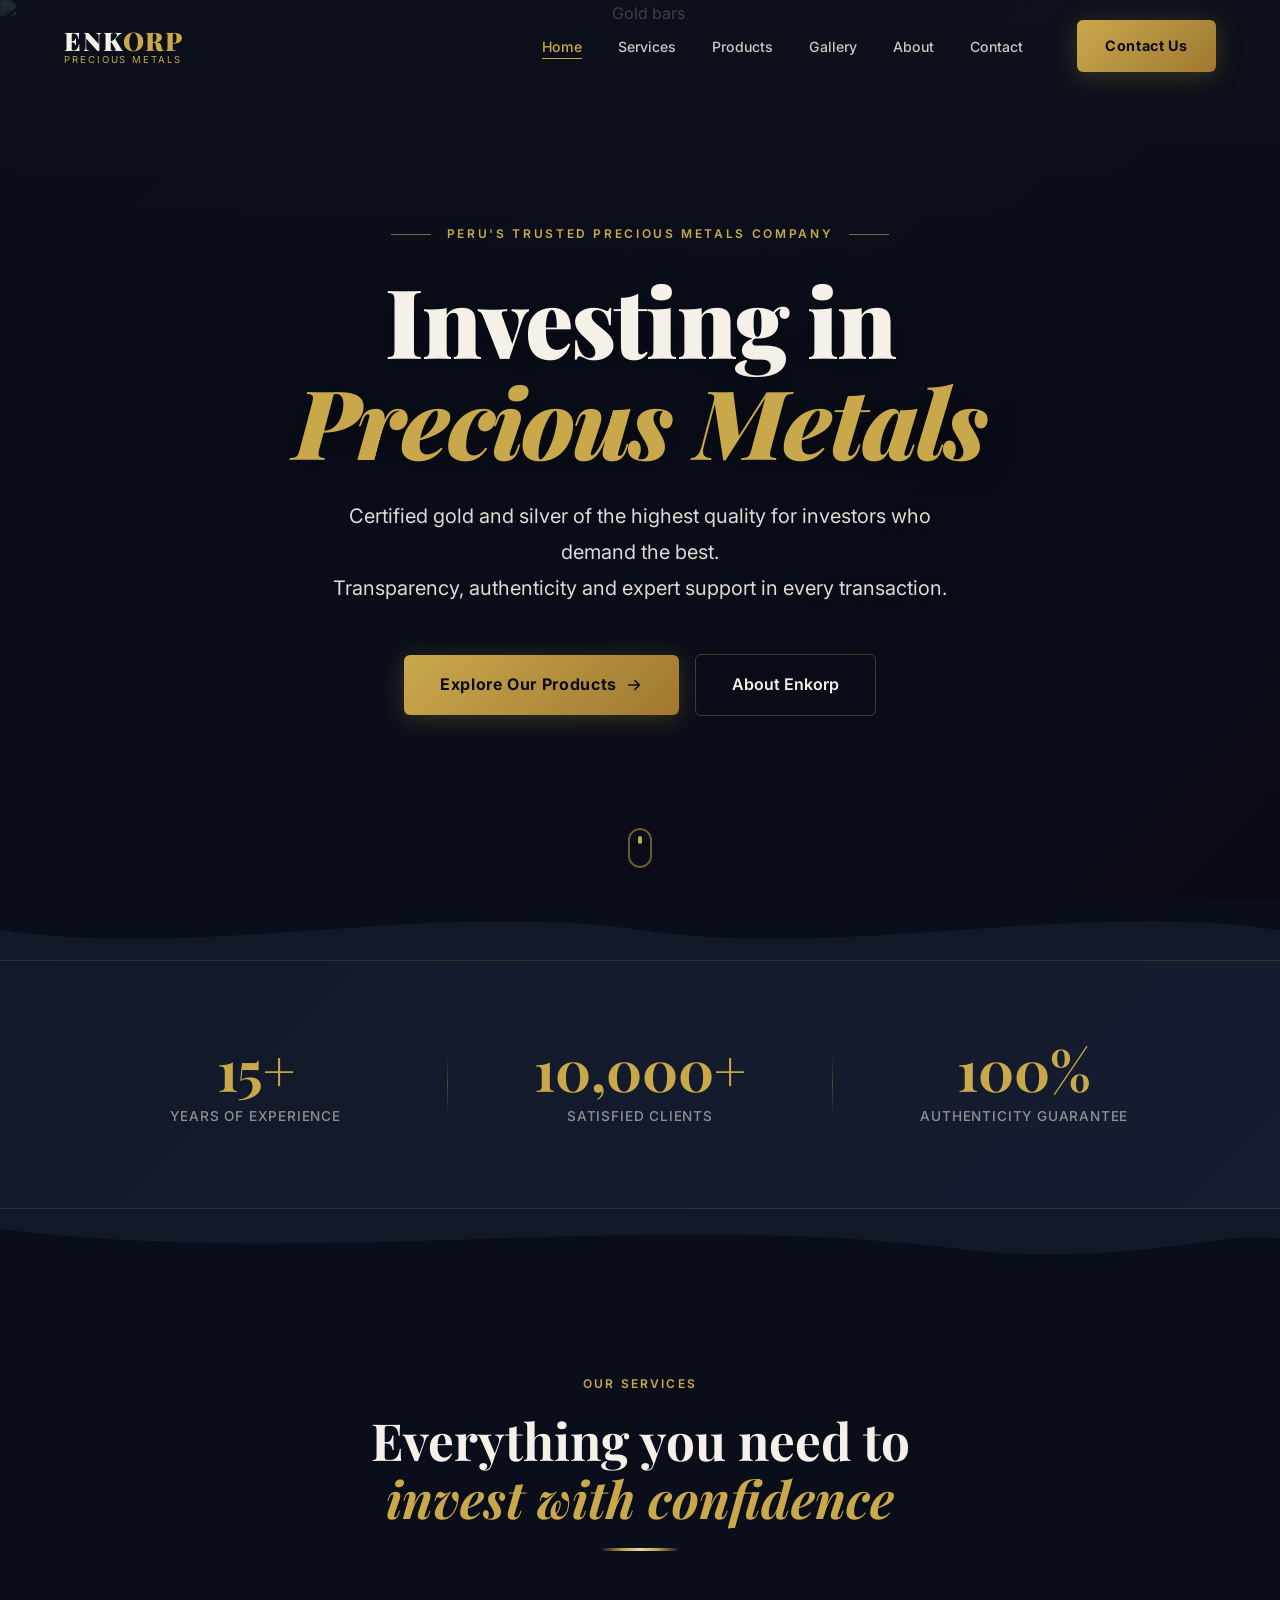
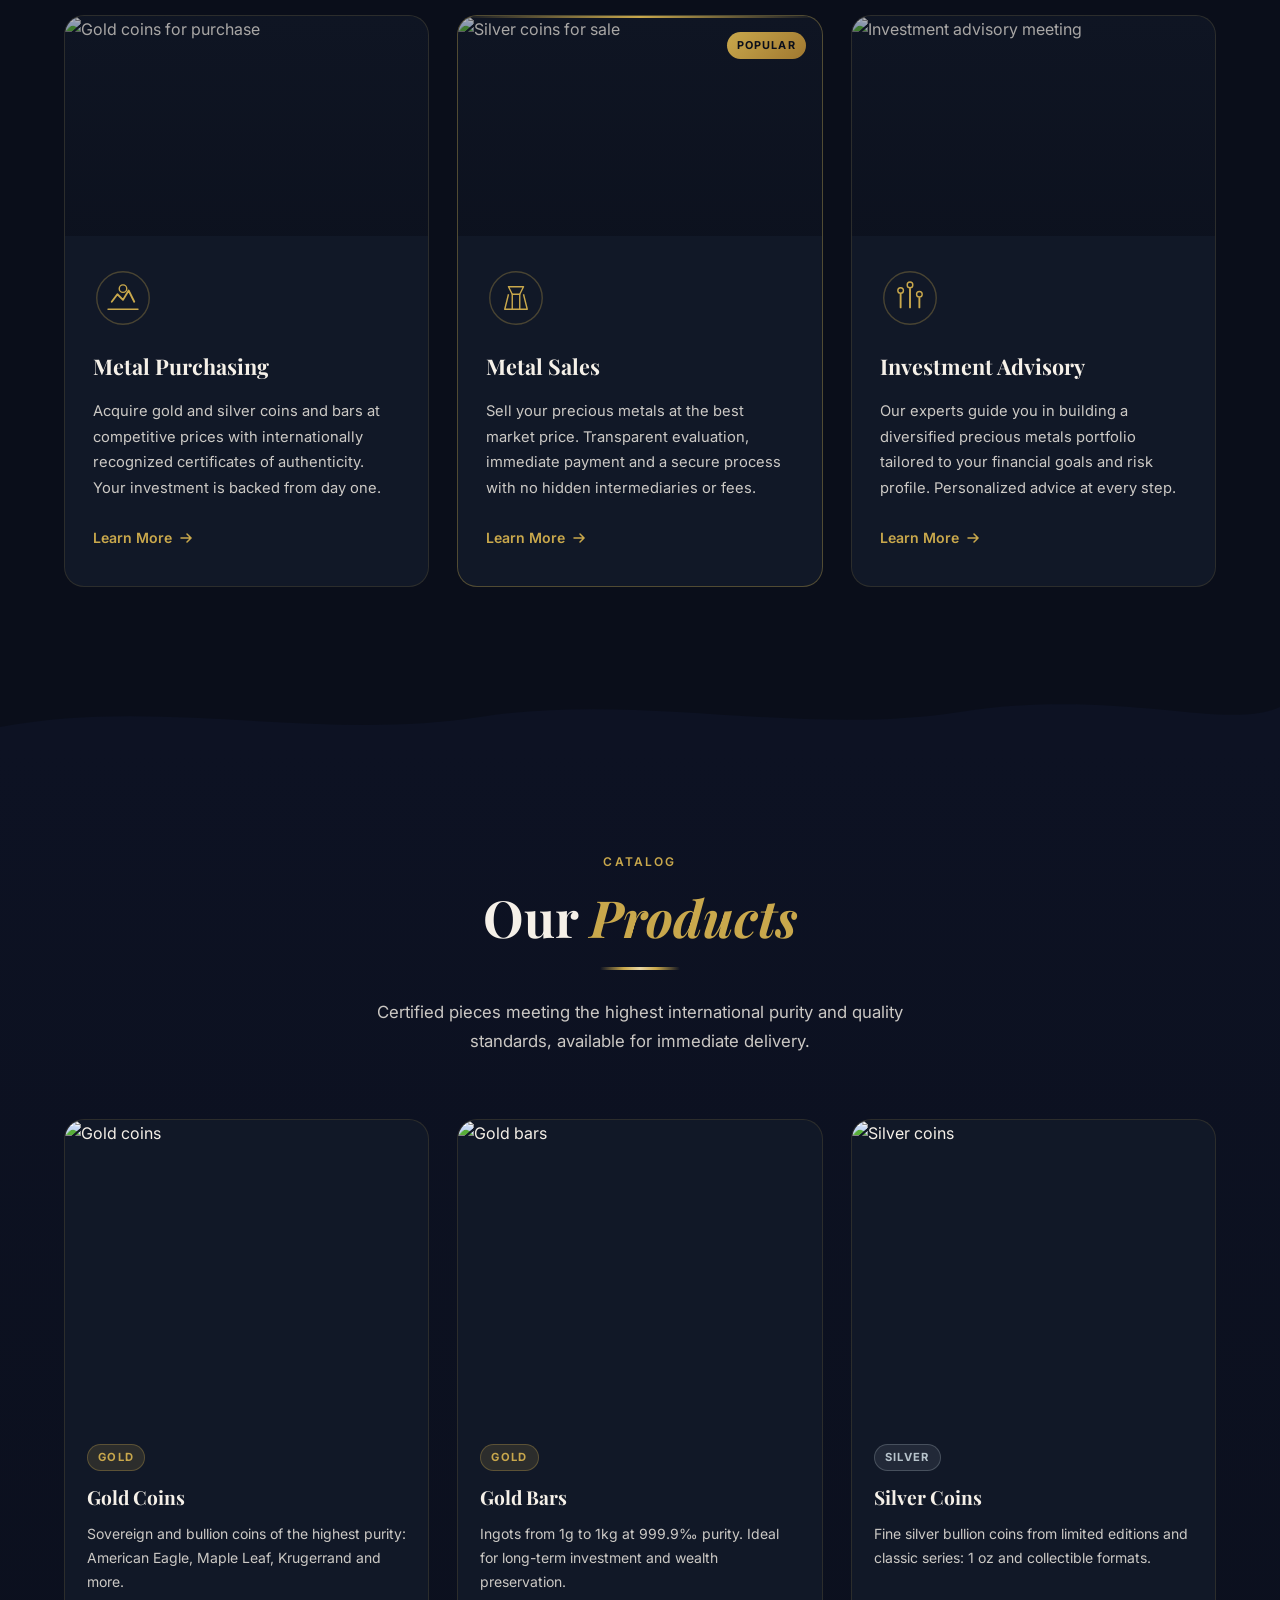
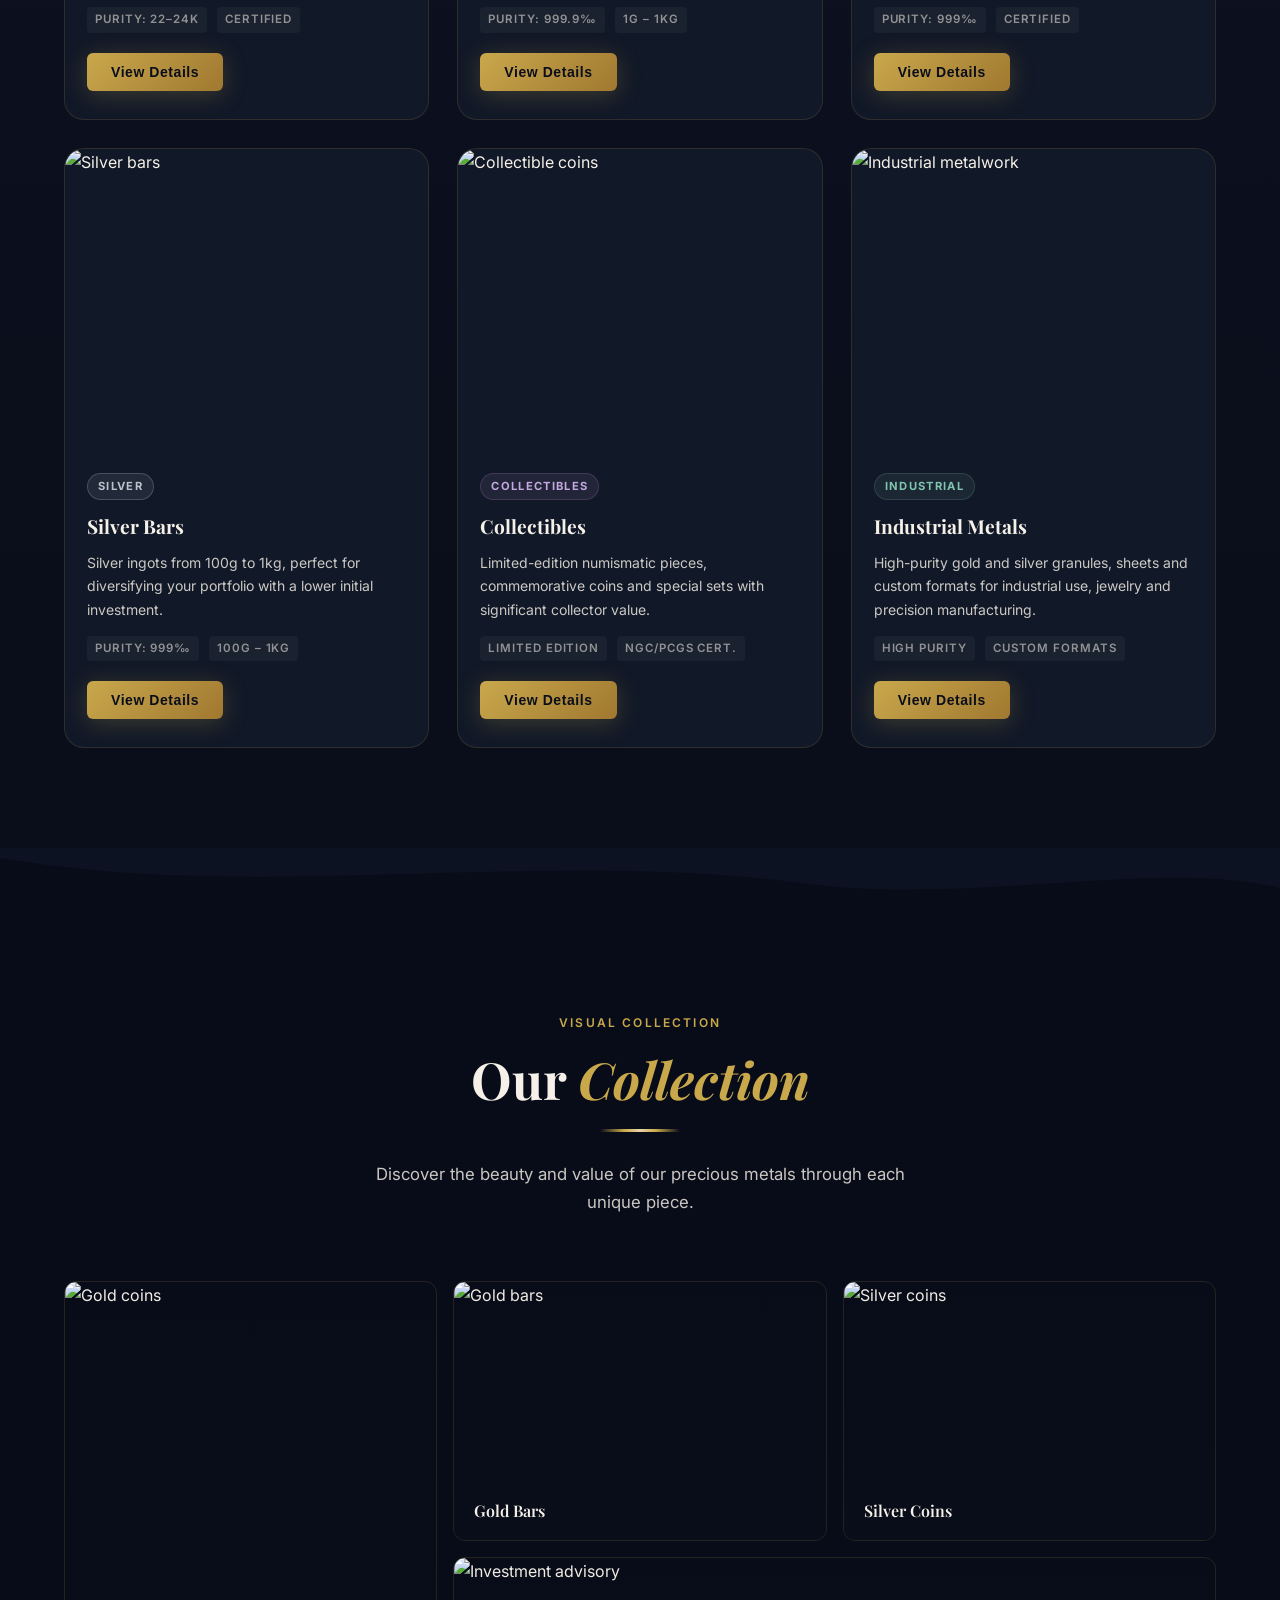
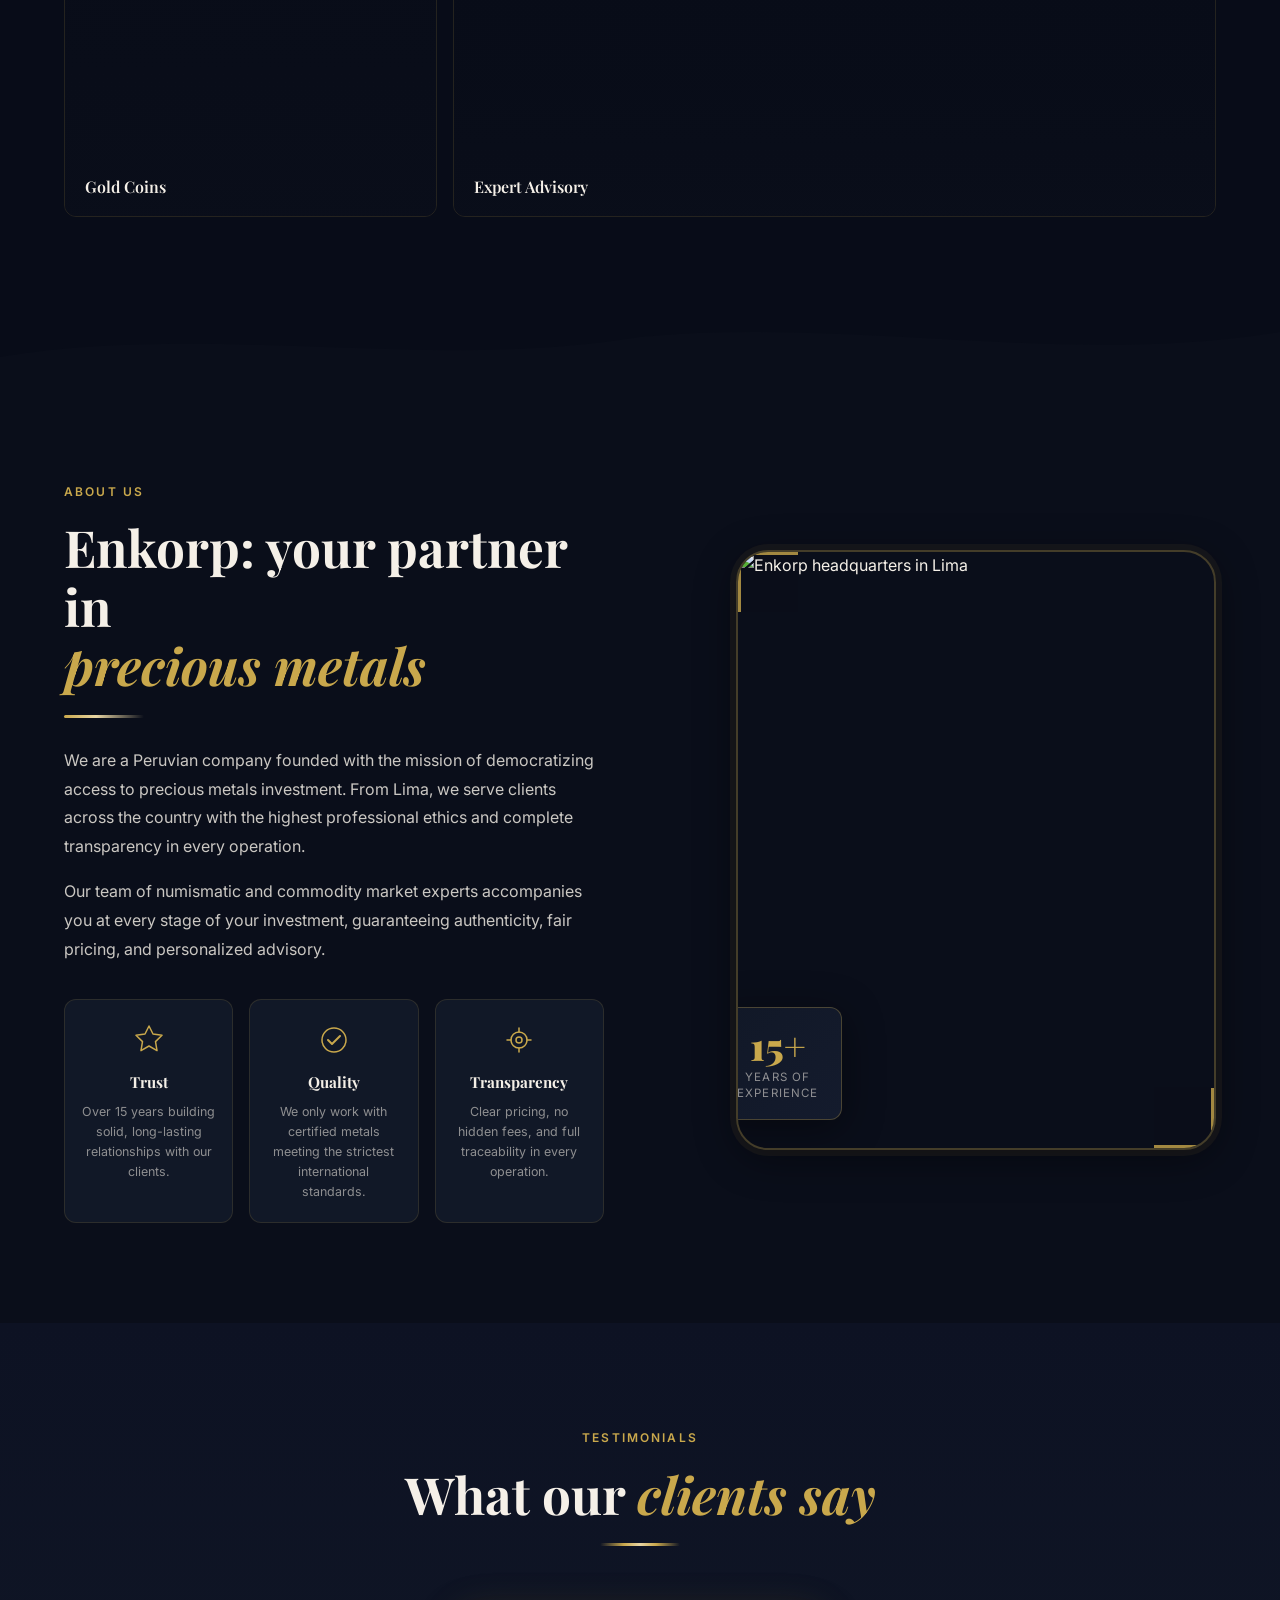
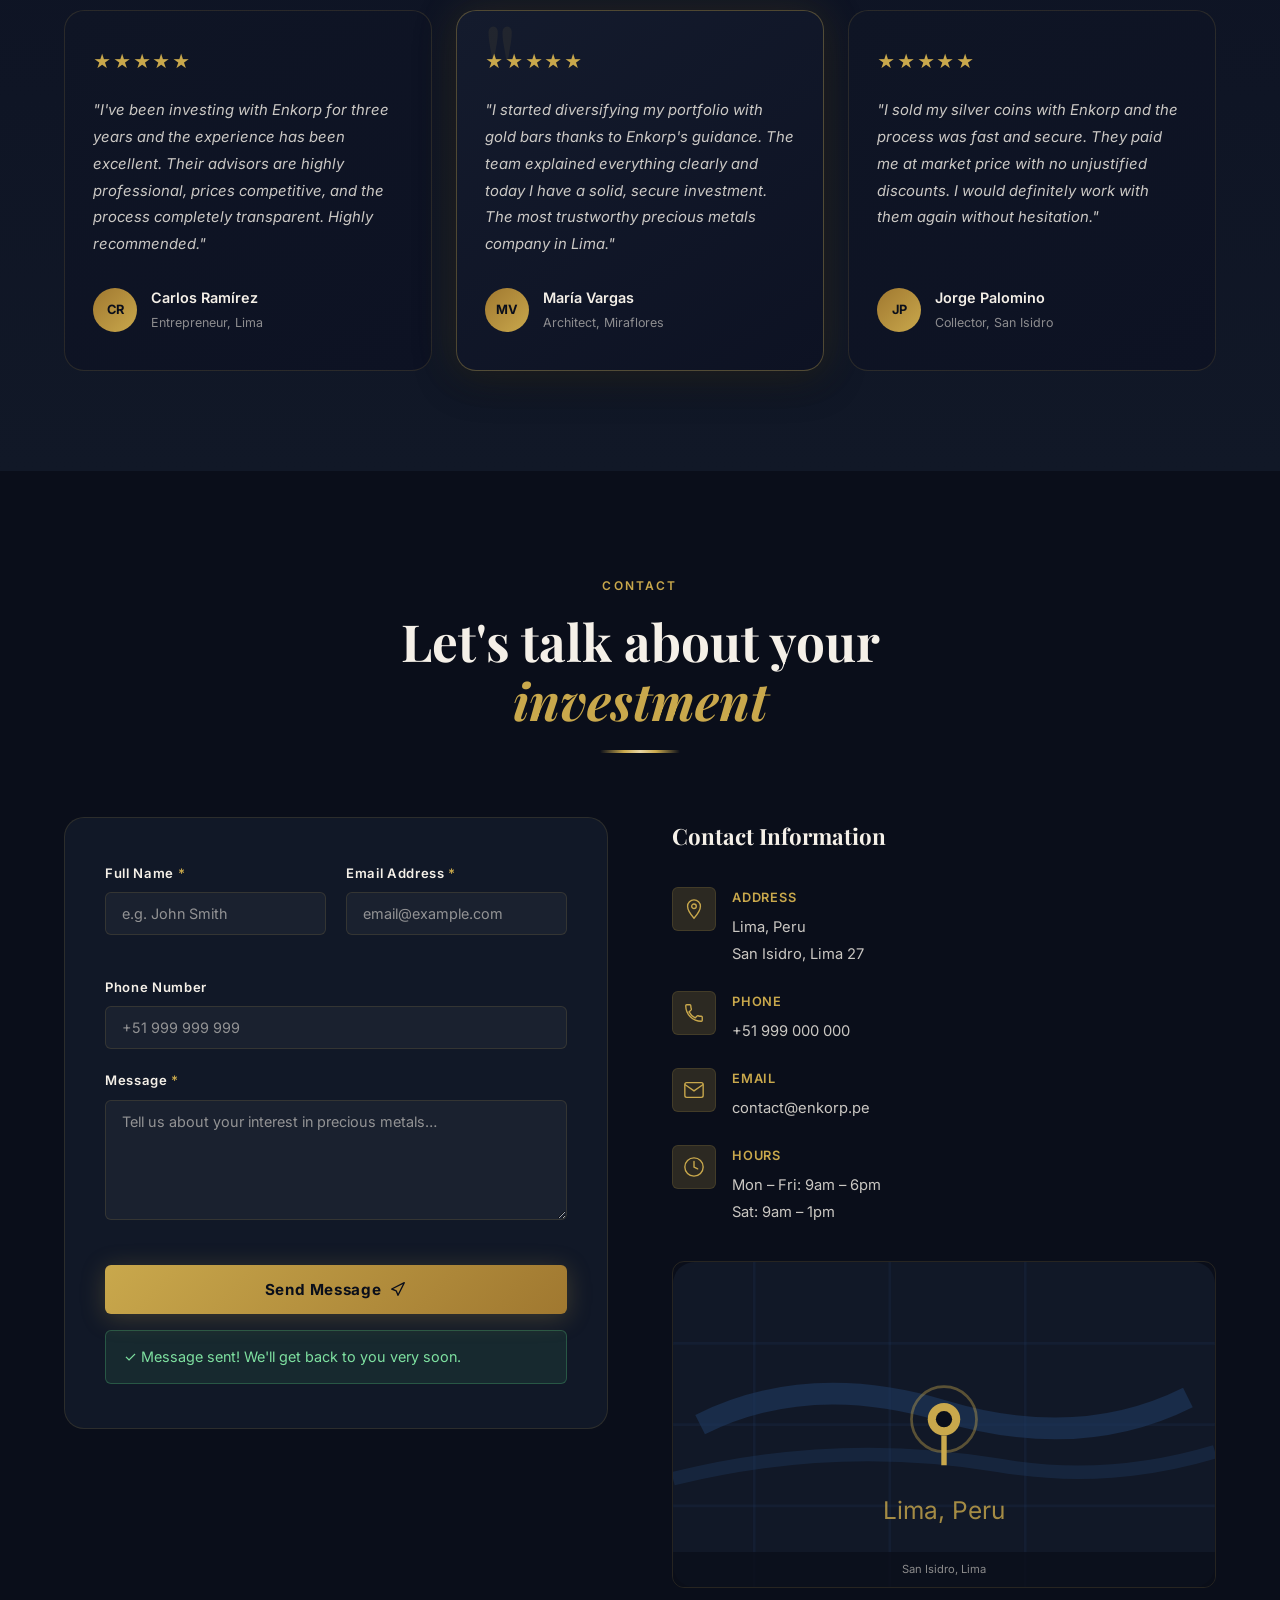
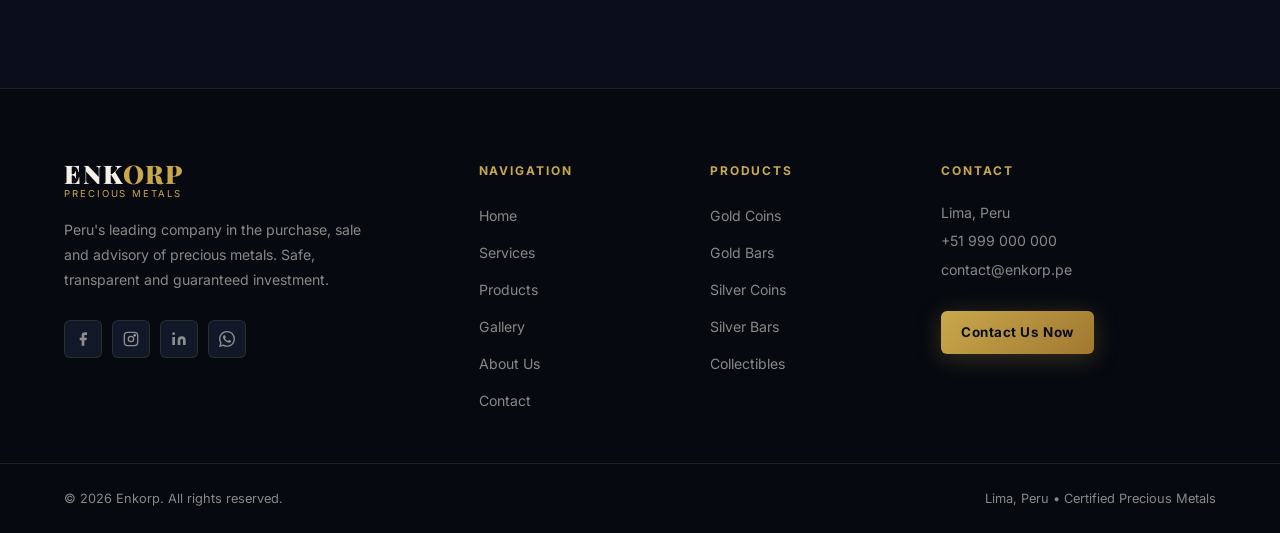
==== commit e33b45a3: "Translate to English, fix all images, add working product detail modals" ====
--- a/enkorp-standalone.html
+++ b/enkorp-standalone.html
@@ -1,28 +1,27 @@
 <!DOCTYPE html>
-<html lang="es">
+<html lang="en">
 <head>
   <meta charset="UTF-8" />
   <meta name="viewport" content="width=device-width, initial-scale=1.0" />
-  <meta name="description" content="Enkorp – Empresa peruana especializada en metales preciosos: monedas y barras de oro y plata. Inversión segura, garantizada y transparente." />
-  <title>Enkorp | Metales Preciosos – Oro y Plata en Perú</title>
+  <meta name="description" content="Enkorp – Peru's leading precious metals company. Buy and sell certified gold and silver coins and bars. Secure, transparent, expert-backed investment." />
+  <title>Enkorp | Precious Metals – Gold & Silver in Peru</title>
   <link rel="preconnect" href="https://fonts.googleapis.com" />
   <link rel="preconnect" href="https://fonts.gstatic.com" crossorigin />
   <link href="https://fonts.googleapis.com/css2?family=Playfair+Display:ital,wght@0,400;0,600;0,700;0,900;1,400;1,600&family=Inter:wght@300;400;500;600;700&display=swap" rel="stylesheet" />
   <style>
-*, *::before, *::after { box-sizing: border-box; margin: 0; padding: 0; }
-:root {
+*,*::before,*::after{box-sizing:border-box;margin:0;padding:0;}
+:root{
   --navy:#0a0e1a;--navy-mid:#0d1223;--navy-light:#111827;
   --gold:#c9a84c;--gold-dark:#a07830;--gold-pale:#e8d5a3;--gold-glow:rgba(201,168,76,.18);
-  --cream:#f5f0e8;--cream-dark:#e8e0d0;--white:#ffffff;
-  --border:rgba(201,168,76,.15);--border-mid:rgba(201,168,76,.3);
+  --cream:#f5f0e8;--border:rgba(201,168,76,.15);--border-mid:rgba(201,168,76,.3);
   --text-muted:rgba(245,240,232,.55);--text-body:rgba(245,240,232,.82);
   --ff-head:'Playfair Display',Georgia,serif;--ff-body:'Inter',system-ui,sans-serif;
   --radius-sm:6px;--radius-md:12px;--radius-lg:20px;--radius-xl:32px;
   --shadow-gold:0 4px 24px rgba(201,168,76,.25);--shadow-card:0 8px 40px rgba(0,0,0,.45);
-  --transition:.3s cubic-bezier(.4,0,.2,1);--transition-slow:.6s cubic-bezier(.4,0,.2,1);
+  --t:.3s cubic-bezier(.4,0,.2,1);
 }
 html{scroll-behavior:smooth;font-size:16px;}
-body{font-family:var(--ff-body);background-color:var(--navy);color:var(--cream);line-height:1.7;overflow-x:hidden;-webkit-font-smoothing:antialiased;}
+body{font-family:var(--ff-body);background:var(--navy);color:var(--cream);line-height:1.7;overflow-x:hidden;-webkit-font-smoothing:antialiased;}
 img,svg{display:block;max-width:100%;}
 a{color:inherit;text-decoration:none;}
 ul{list-style:none;}
@@ -30,23 +29,22 @@
 .container{width:100%;max-width:1200px;margin:0 auto;padding:0 24px;}
 .section{padding:100px 0;}
 .gold-italic{font-style:italic;color:var(--gold);}
-.section-tag{display:inline-block;font-family:var(--ff-body);font-size:.75rem;font-weight:600;letter-spacing:.18em;text-transform:uppercase;color:var(--gold);margin-bottom:16px;}
+.section-tag{display:inline-block;font-size:.75rem;font-weight:600;letter-spacing:.18em;text-transform:uppercase;color:var(--gold);margin-bottom:16px;}
 .section-title{font-family:var(--ff-head);font-size:clamp(2.2rem,4.5vw,3.2rem);font-weight:700;line-height:1.15;color:var(--cream);margin-bottom:20px;}
 .section-subtitle{font-size:1.05rem;color:var(--text-body);max-width:560px;margin:0 auto;}
 .section-header{text-align:center;margin-bottom:64px;}
-.section-title-accent{width:80px;height:3px;background:linear-gradient(90deg,transparent,var(--gold) 30%,var(--gold-pale) 50%,var(--gold) 70%,transparent);margin:20px auto 28px;border-radius:2px;}
-.section-title-accent--left{margin:20px 0 28px;background:linear-gradient(90deg,var(--gold) 0%,var(--gold-pale) 40%,transparent);}
-.wavy-divider{line-height:0;margin:0;padding:0;overflow:hidden;}
-.wavy-divider svg{width:100%;height:60px;display:block;}
-.wavy-divider--hero{background:var(--navy);}
-.wavy-divider--stats{background:var(--navy-light);}
-.wavy-divider--services{background:var(--navy);}
-.wavy-divider--products{background:var(--navy-mid);}
-.wavy-divider--gallery{background:#080c18;}
-.btn-primary{display:inline-flex;align-items:center;gap:8px;padding:14px 28px;border-radius:var(--radius-sm);background:linear-gradient(135deg,var(--gold),var(--gold-dark));color:var(--navy);font-family:var(--ff-body);font-size:.9rem;font-weight:700;letter-spacing:.04em;border:none;cursor:pointer;transition:var(--transition);box-shadow:var(--shadow-gold);white-space:nowrap;}
+.section-accent{width:80px;height:3px;background:linear-gradient(90deg,transparent,var(--gold) 30%,var(--gold-pale) 50%,var(--gold) 70%,transparent);margin:20px auto 28px;border-radius:2px;}
+.section-accent--left{margin:20px 0 28px;background:linear-gradient(90deg,var(--gold),var(--gold-pale) 40%,transparent);}
+.wavy{line-height:0;overflow:hidden;}
+.wavy svg{width:100%;height:60px;display:block;}
+.wavy--hero{background:var(--navy);}
+.wavy--stats{background:var(--navy-light);}
+.wavy--services{background:var(--navy);}
+.wavy--products{background:var(--navy-mid);}
+.wavy--gallery{background:#080c18;}
+.btn-primary{display:inline-flex;align-items:center;gap:8px;padding:14px 28px;border-radius:var(--radius-sm);background:linear-gradient(135deg,var(--gold),var(--gold-dark));color:var(--navy);font-family:var(--ff-body);font-size:.9rem;font-weight:700;letter-spacing:.04em;border:none;cursor:pointer;transition:var(--t);box-shadow:var(--shadow-gold);white-space:nowrap;}
 .btn-primary:hover{transform:translateY(-2px);box-shadow:0 8px 32px rgba(201,168,76,.4);background:linear-gradient(135deg,var(--gold-pale),var(--gold));}
-.btn-primary:active{transform:translateY(0);}
-.btn-ghost{display:inline-flex;align-items:center;gap:8px;padding:13px 28px;border-radius:var(--radius-sm);background:transparent;color:var(--cream);font-family:var(--ff-body);font-size:.9rem;font-weight:600;letter-spacing:.04em;border:1.5px solid var(--border-mid);cursor:pointer;transition:var(--transition);}
+.btn-ghost{display:inline-flex;align-items:center;gap:8px;padding:13px 28px;border-radius:var(--radius-sm);background:transparent;color:var(--cream);font-size:.9rem;font-weight:600;border:1.5px solid var(--border-mid);cursor:pointer;transition:var(--t);}
 .btn-ghost:hover{border-color:var(--gold);color:var(--gold);background:var(--gold-glow);}
 .btn-large{padding:16px 36px;font-size:1rem;}
 .btn-icon{width:18px;height:18px;flex-shrink:0;}
@@ -54,26 +52,26 @@
 .reveal.visible{opacity:1;transform:translateY(0);}
 .fade-up{opacity:0;transform:translateY(24px);animation:fadeUp .8s forwards;}
 @keyframes fadeUp{to{opacity:1;transform:translateY(0);}}
-.delay-1{animation-delay:.1s;}.delay-2{animation-delay:.3s;}.delay-3{animation-delay:.5s;}.delay-4{animation-delay:.7s;}
+.d1{animation-delay:.1s;}.d2{animation-delay:.3s;}.d3{animation-delay:.5s;}.d4{animation-delay:.7s;}
 
 /* NAVBAR */
-.navbar{position:fixed;top:0;left:0;right:0;z-index:1000;padding:20px 0;transition:background var(--transition),padding var(--transition),box-shadow var(--transition);}
-.navbar.scrolled{background:rgba(10,14,26,.96);backdrop-filter:blur(16px);-webkit-backdrop-filter:blur(16px);padding:12px 0;box-shadow:0 2px 40px rgba(0,0,0,.5);border-bottom:1px solid var(--border);}
+.navbar{position:fixed;top:0;left:0;right:0;z-index:1000;padding:20px 0;transition:background var(--t),padding var(--t),box-shadow var(--t);}
+.navbar.scrolled{background:rgba(10,14,26,.96);backdrop-filter:blur(16px);padding:12px 0;box-shadow:0 2px 40px rgba(0,0,0,.5);border-bottom:1px solid var(--border);}
 .nav-container{display:flex;align-items:center;gap:32px;max-width:1200px;margin:0 auto;padding:0 24px;}
-.nav-logo{display:flex;flex-direction:column;line-height:1;flex-shrink:0;text-decoration:none;}
+.nav-logo{display:flex;flex-direction:column;line-height:1;flex-shrink:0;}
 .logo-text{font-family:var(--ff-head);font-size:1.6rem;font-weight:900;letter-spacing:.06em;color:var(--cream);}
 .logo-accent{color:var(--gold);}
-.logo-tagline{font-family:var(--ff-body);font-size:.6rem;font-weight:400;letter-spacing:.2em;text-transform:uppercase;color:var(--gold);margin-top:2px;}
+.logo-tagline{font-size:.6rem;font-weight:400;letter-spacing:.2em;text-transform:uppercase;color:var(--gold);margin-top:2px;}
 .nav-menu{margin-left:auto;}
 .nav-links{display:flex;align-items:center;gap:8px;}
-.nav-link{padding:8px 14px;font-size:.88rem;font-weight:500;letter-spacing:.02em;color:var(--text-body);border-radius:var(--radius-sm);transition:var(--transition);position:relative;}
-.nav-link::after{content:'';position:absolute;bottom:4px;left:14px;right:14px;height:1px;background:var(--gold);transform:scaleX(0);transition:transform var(--transition);}
+.nav-link{padding:8px 14px;font-size:.88rem;font-weight:500;color:var(--text-body);border-radius:var(--radius-sm);transition:var(--t);position:relative;}
+.nav-link::after{content:'';position:absolute;bottom:4px;left:14px;right:14px;height:1px;background:var(--gold);transform:scaleX(0);transition:transform var(--t);}
 .nav-link:hover,.nav-link.active{color:var(--gold);}
 .nav-link:hover::after,.nav-link.active::after{transform:scaleX(1);}
 .nav-cta{margin-left:8px;}
-.hamburger{display:none;flex-direction:column;justify-content:center;gap:5px;width:40px;height:40px;background:none;border:1.5px solid var(--border-mid);border-radius:var(--radius-sm);cursor:pointer;padding:8px;margin-left:auto;transition:var(--transition);}
+.hamburger{display:none;flex-direction:column;justify-content:center;gap:5px;width:40px;height:40px;background:none;border:1.5px solid var(--border-mid);border-radius:var(--radius-sm);cursor:pointer;padding:8px;margin-left:auto;transition:var(--t);}
 .hamburger:hover{border-color:var(--gold);}
-.ham-line{display:block;width:100%;height:1.5px;background:var(--cream);border-radius:2px;transition:var(--transition);}
+.ham-line{display:block;width:100%;height:1.5px;background:var(--cream);border-radius:2px;transition:var(--t);}
 .hamburger.active .ham-line:nth-child(1){transform:translateY(6.5px) rotate(45deg);}
 .hamburger.active .ham-line:nth-child(2){opacity:0;transform:scaleX(0);}
 .hamburger.active .ham-line:nth-child(3){transform:translateY(-6.5px) rotate(-45deg);}
@@ -84,25 +82,24 @@
 .hero-bg-img{position:absolute;inset:0;width:100%;height:100%;object-fit:cover;object-position:center;max-width:none;}
 .hero-bg-overlay{position:absolute;inset:0;background:linear-gradient(135deg,rgba(10,14,26,.88) 0%,rgba(10,14,26,.72) 50%,rgba(10,10,20,.82) 100%),linear-gradient(to bottom,rgba(201,168,76,.06) 0%,transparent 40%,rgba(10,14,26,.6) 100%);}
 .hero-particles{position:absolute;inset:0;overflow:hidden;}
-.particle{position:absolute;width:2px;height:2px;background:var(--gold);border-radius:50%;animation:particleDrift linear infinite;opacity:0;}
-@keyframes particleDrift{0%{opacity:0;transform:translateY(0) scale(0);}10%{opacity:.6;}90%{opacity:.3;}100%{opacity:0;transform:translateY(-120vh) scale(1.5);}}
+.particle{position:absolute;width:2px;height:2px;background:var(--gold);border-radius:50%;animation:pdrift linear infinite;opacity:0;}
+@keyframes pdrift{0%{opacity:0;transform:translateY(0) scale(0);}10%{opacity:.6;}90%{opacity:.3;}100%{opacity:0;transform:translateY(-120vh) scale(1.5);}}
 .hero-content{position:relative;z-index:2;max-width:860px;padding:120px 24px 80px;}
 .hero-eyebrow{display:flex;align-items:center;justify-content:center;gap:16px;font-size:.75rem;font-weight:600;letter-spacing:.22em;text-transform:uppercase;color:var(--gold);margin-bottom:24px;}
 .eyebrow-line{display:inline-block;width:40px;height:1px;background:var(--gold);opacity:.6;}
 .hero-title{font-family:var(--ff-head);font-size:clamp(3.2rem,8vw,6rem);font-weight:900;line-height:1.05;color:var(--cream);margin-bottom:28px;letter-spacing:-.02em;text-shadow:0 4px 32px rgba(0,0,0,.5);}
 .hero-subtitle{font-size:clamp(1rem,2vw,1.25rem);color:rgba(245,240,232,.9);max-width:620px;margin:0 auto 48px;line-height:1.8;text-shadow:0 2px 12px rgba(0,0,0,.4);}
-.br-desktop{display:none;}
 .hero-actions{display:flex;align-items:center;justify-content:center;gap:16px;flex-wrap:wrap;}
-.hero-shimmer{position:absolute;top:0;left:-100%;width:60%;height:100%;background:linear-gradient(105deg,transparent 0%,rgba(201,168,76,.04) 40%,rgba(201,168,76,.08) 50%,rgba(201,168,76,.04) 60%,transparent 100%);animation:shimmerSweep 6s ease-in-out infinite;pointer-events:none;}
-@keyframes shimmerSweep{0%{left:-100%;}50%{left:140%;}100%{left:140%;}}
+.hero-shimmer{position:absolute;top:0;left:-100%;width:60%;height:100%;background:linear-gradient(105deg,transparent 0%,rgba(201,168,76,.04) 40%,rgba(201,168,76,.08) 50%,rgba(201,168,76,.04) 60%,transparent 100%);animation:shimmer 6s ease-in-out infinite;pointer-events:none;}
+@keyframes shimmer{0%{left:-100%;}50%{left:140%;}100%{left:140%;}}
 .hero-scroll-cue{position:absolute;bottom:32px;left:50%;transform:translateX(-50%);z-index:2;}
 .scroll-dot{display:block;width:24px;height:40px;border:2px solid rgba(201,168,76,.5);border-radius:12px;position:relative;}
-.scroll-dot::before{content:'';position:absolute;top:6px;left:50%;transform:translateX(-50%);width:4px;height:8px;background:var(--gold);border-radius:2px;animation:scrollBounce 2s ease-in-out infinite;}
-@keyframes scrollBounce{0%,100%{top:6px;opacity:1;}50%{top:20px;opacity:.4;}}
+.scroll-dot::before{content:'';position:absolute;top:6px;left:50%;transform:translateX(-50%);width:4px;height:8px;background:var(--gold);border-radius:2px;animation:sbounce 2s ease-in-out infinite;}
+@keyframes sbounce{0%,100%{top:6px;opacity:1;}50%{top:20px;opacity:.4;}}
 
 /* STATS */
 .stats-bar{background:linear-gradient(135deg,var(--navy-light) 0%,#161d30 100%);border-top:1px solid var(--border);border-bottom:1px solid var(--border);padding:56px 0;}
-.stats-grid{display:flex;align-items:center;justify-content:center;gap:0;flex-wrap:wrap;}
+.stats-grid{display:flex;align-items:center;justify-content:center;flex-wrap:wrap;}
 .stat-item{text-align:center;flex:1;min-width:200px;padding:24px 32px;}
 .stat-number{display:block;font-family:var(--ff-head);font-size:clamp(2.4rem,5vw,3.5rem);font-weight:700;color:var(--gold);line-height:1;margin-bottom:8px;}
 .stat-label{display:block;font-size:.85rem;font-weight:500;letter-spacing:.06em;text-transform:uppercase;color:var(--text-muted);}
@@ -111,46 +108,45 @@
 /* SERVICES */
 .services{background:var(--navy);}
 .services-grid{display:grid;grid-template-columns:repeat(3,1fr);gap:28px;}
-.service-card{position:relative;background:var(--navy-light);border:1px solid var(--border);border-radius:var(--radius-lg);overflow:hidden;transition:var(--transition);display:flex;flex-direction:column;}
+.service-card{position:relative;background:var(--navy-light);border:1px solid var(--border);border-radius:var(--radius-lg);overflow:hidden;transition:var(--t);display:flex;flex-direction:column;}
 .service-card:hover{border-color:var(--border-mid);transform:translateY(-8px);box-shadow:0 20px 60px rgba(0,0,0,.5),0 0 0 1px rgba(201,168,76,.2);}
 .service-card--featured{border-color:rgba(201,168,76,.35);}
 .service-card--featured::after{content:'';position:absolute;top:0;left:0;right:0;height:2px;background:linear-gradient(90deg,transparent,var(--gold),transparent);z-index:2;}
 .service-badge{position:absolute;top:16px;right:16px;background:linear-gradient(135deg,var(--gold),var(--gold-dark));color:var(--navy);font-size:.68rem;font-weight:700;letter-spacing:.1em;text-transform:uppercase;padding:4px 10px;border-radius:20px;z-index:3;}
-.service-card-img-wrap{position:relative;height:220px;overflow:hidden;flex-shrink:0;}
-.service-card-img{width:100%;height:100%;object-fit:cover;object-position:center;max-width:none;transition:transform .6s cubic-bezier(.4,0,.2,1);}
-.service-card-img-overlay{position:absolute;inset:0;background:linear-gradient(to bottom,rgba(10,14,26,.3) 0%,rgba(10,14,26,.65) 100%);transition:background var(--transition);}
-.service-card:hover .service-card-img{transform:scale(1.06);}
-.service-card:hover .service-card-img-overlay{background:linear-gradient(to bottom,rgba(10,14,26,.1) 0%,rgba(10,14,26,.45) 100%);}
-.service-card-body{padding:32px 28px 36px;display:flex;flex-direction:column;flex:1;}
-.service-icon-wrap{width:60px;height:60px;margin-bottom:20px;color:var(--gold);}
-.service-icon{width:100%;height:100%;}
-.service-title{font-family:var(--ff-head);font-size:1.35rem;font-weight:700;color:var(--cream);margin-bottom:14px;}
-.service-desc{font-size:.92rem;color:var(--text-body);line-height:1.75;margin-bottom:24px;flex:1;}
-.service-link{display:inline-flex;align-items:center;gap:6px;font-size:.88rem;font-weight:600;color:var(--gold);transition:var(--transition);margin-top:auto;}
-.service-link svg{width:16px;height:16px;transition:transform var(--transition);}
-.service-link:hover{color:var(--gold-pale);}
-.service-link:hover svg{transform:translateX(4px);}
+.svc-img-wrap{position:relative;height:220px;overflow:hidden;flex-shrink:0;}
+.svc-img{width:100%;height:100%;object-fit:cover;max-width:none;transition:transform .6s cubic-bezier(.4,0,.2,1);}
+.svc-img-overlay{position:absolute;inset:0;background:linear-gradient(to bottom,rgba(10,14,26,.3),rgba(10,14,26,.65));transition:background var(--t);}
+.service-card:hover .svc-img{transform:scale(1.06);}
+.service-card:hover .svc-img-overlay{background:linear-gradient(to bottom,rgba(10,14,26,.1),rgba(10,14,26,.45));}
+.svc-body{padding:32px 28px 36px;display:flex;flex-direction:column;flex:1;}
+.svc-icon{width:60px;height:60px;margin-bottom:20px;color:var(--gold);}
+.svc-title{font-family:var(--ff-head);font-size:1.35rem;font-weight:700;color:var(--cream);margin-bottom:14px;}
+.svc-desc{font-size:.92rem;color:var(--text-body);line-height:1.75;margin-bottom:24px;flex:1;}
+.svc-link{display:inline-flex;align-items:center;gap:6px;font-size:.88rem;font-weight:600;color:var(--gold);transition:var(--t);margin-top:auto;}
+.svc-link svg{width:16px;height:16px;transition:transform var(--t);}
+.svc-link:hover{color:var(--gold-pale);}
+.svc-link:hover svg{transform:translateX(4px);}
 
 /* PRODUCTS */
-.products{background:linear-gradient(180deg,var(--navy-mid) 0%,var(--navy) 100%);}
+.products{background:linear-gradient(180deg,var(--navy-mid),var(--navy));}
 .products-grid{display:grid;grid-template-columns:repeat(3,1fr);gap:28px;}
-.product-card{background:var(--navy-light);border:1px solid var(--border);border-radius:var(--radius-lg);overflow:hidden;transition:var(--transition);display:flex;flex-direction:column;}
+.product-card{background:var(--navy-light);border:1px solid var(--border);border-radius:var(--radius-lg);overflow:hidden;transition:var(--t);display:flex;flex-direction:column;}
 .product-card:hover{border-color:rgba(201,168,76,.4);transform:translateY(-8px);box-shadow:0 20px 60px rgba(0,0,0,.5),0 0 30px rgba(201,168,76,.12);}
-.product-img-wrap{position:relative;height:300px;overflow:hidden;flex-shrink:0;}
-.product-img{width:100%;height:100%;object-fit:cover;object-position:center;max-width:none;transition:transform .5s cubic-bezier(.4,0,.2,1);}
-.product-card:hover .product-img{transform:scale(1.08);}
-.product-card-body{padding:24px 22px 28px;display:flex;flex-direction:column;flex:1;text-align:left;}
-.product-metal-tag{display:inline-block;font-size:.7rem;font-weight:700;letter-spacing:.12em;text-transform:uppercase;padding:3px 10px;border-radius:20px;margin-bottom:10px;align-self:flex-start;}
-.product-metal-tag--gold{background:rgba(201,168,76,.15);color:var(--gold);border:1px solid rgba(201,168,76,.3);}
-.product-metal-tag--silver{background:rgba(184,196,204,.1);color:#b8c4cc;border:1px solid rgba(184,196,204,.25);}
-.product-metal-tag--collect{background:rgba(160,120,180,.12);color:#c4a8e0;border:1px solid rgba(160,120,180,.25);}
-.product-metal-tag--industrial{background:rgba(120,180,160,.1);color:#80c4b0;border:1px solid rgba(120,180,160,.2);}
-.product-name{font-family:var(--ff-head);font-size:1.2rem;font-weight:700;color:var(--cream);margin-bottom:8px;}
-.product-desc{font-size:.875rem;color:var(--text-body);line-height:1.7;margin-bottom:14px;flex:1;}
-.product-specs{display:flex;gap:10px;flex-wrap:wrap;margin-bottom:20px;}
-.product-specs span{font-size:.72rem;font-weight:600;letter-spacing:.08em;text-transform:uppercase;color:var(--text-muted);background:rgba(255,255,255,.04);padding:3px 8px;border-radius:4px;}
-.product-cta{display:inline-flex;align-items:center;justify-content:center;padding:11px 24px;border-radius:var(--radius-sm);background:linear-gradient(135deg,var(--gold),var(--gold-dark));color:var(--navy);font-size:.875rem;font-weight:700;letter-spacing:.04em;transition:var(--transition);box-shadow:var(--shadow-gold);align-self:flex-start;}
-.product-cta:hover{transform:translateY(-2px);box-shadow:0 8px 28px rgba(201,168,76,.4);background:linear-gradient(135deg,var(--gold-pale),var(--gold));}
+.prod-img-wrap{position:relative;height:300px;overflow:hidden;flex-shrink:0;}
+.prod-img{width:100%;height:100%;object-fit:cover;max-width:none;transition:transform .5s cubic-bezier(.4,0,.2,1);}
+.product-card:hover .prod-img{transform:scale(1.08);}
+.prod-body{padding:24px 22px 28px;display:flex;flex-direction:column;flex:1;text-align:left;}
+.prod-tag{display:inline-block;font-size:.7rem;font-weight:700;letter-spacing:.12em;text-transform:uppercase;padding:3px 10px;border-radius:20px;margin-bottom:10px;align-self:flex-start;}
+.tag-gold{background:rgba(201,168,76,.15);color:var(--gold);border:1px solid rgba(201,168,76,.3);}
+.tag-silver{background:rgba(184,196,204,.1);color:#b8c4cc;border:1px solid rgba(184,196,204,.25);}
+.tag-collect{background:rgba(160,120,180,.12);color:#c4a8e0;border:1px solid rgba(160,120,180,.25);}
+.tag-industrial{background:rgba(120,180,160,.1);color:#80c4b0;border:1px solid rgba(120,180,160,.2);}
+.prod-name{font-family:var(--ff-head);font-size:1.2rem;font-weight:700;color:var(--cream);margin-bottom:8px;}
+.prod-desc{font-size:.875rem;color:var(--text-body);line-height:1.7;margin-bottom:14px;flex:1;}
+.prod-specs{display:flex;gap:10px;flex-wrap:wrap;margin-bottom:20px;}
+.prod-specs span{font-size:.72rem;font-weight:600;letter-spacing:.08em;text-transform:uppercase;color:var(--text-muted);background:rgba(255,255,255,.04);padding:3px 8px;border-radius:4px;}
+.prod-cta{display:inline-flex;align-items:center;justify-content:center;padding:11px 24px;border-radius:var(--radius-sm);background:linear-gradient(135deg,var(--gold),var(--gold-dark));color:var(--navy);font-size:.875rem;font-weight:700;letter-spacing:.04em;transition:var(--t);box-shadow:var(--shadow-gold);align-self:flex-start;cursor:pointer;border:none;}
+.prod-cta:hover{transform:translateY(-2px);box-shadow:0 8px 28px rgba(201,168,76,.4);background:linear-gradient(135deg,var(--gold-pale),var(--gold));}
 
 /* GALLERY */
 .gallery{background:#080c18;padding:100px 0;}
@@ -158,46 +154,46 @@
 .gallery-item{position:relative;overflow:hidden;border-radius:var(--radius-md);border:1px solid var(--border);cursor:pointer;height:260px;}
 .gallery-item--tall{grid-row:span 2;height:auto;min-height:536px;}
 .gallery-item--wide{grid-column:span 2;}
-.gallery-img{width:100%;height:100%;object-fit:cover;object-position:center;max-width:none;transition:transform .55s cubic-bezier(.4,0,.2,1);}
-.gallery-overlay{position:absolute;inset:0;background:linear-gradient(to top,rgba(10,14,26,.85) 0%,rgba(10,14,26,.2) 50%,transparent 100%);display:flex;align-items:flex-end;padding:20px;transition:background var(--transition);}
-.gallery-label{font-family:var(--ff-head);font-size:1rem;font-weight:600;color:var(--cream);letter-spacing:.02em;transform:translateY(4px);transition:transform var(--transition),color var(--transition);}
+.gallery-img{width:100%;height:100%;object-fit:cover;max-width:none;transition:transform .55s cubic-bezier(.4,0,.2,1);}
+.gallery-overlay{position:absolute;inset:0;background:linear-gradient(to top,rgba(10,14,26,.85) 0%,rgba(10,14,26,.2) 50%,transparent 100%);display:flex;align-items:flex-end;padding:20px;transition:background var(--t);}
+.gallery-label{font-family:var(--ff-head);font-size:1rem;font-weight:600;color:var(--cream);transform:translateY(4px);transition:transform var(--t),color var(--t);}
 .gallery-item:hover .gallery-img{transform:scale(1.06);}
-.gallery-item:hover .gallery-overlay{background:linear-gradient(to top,rgba(10,14,26,.7) 0%,rgba(201,168,76,.08) 60%,transparent 100%);}
+.gallery-item:hover .gallery-overlay{background:linear-gradient(to top,rgba(10,14,26,.7),rgba(201,168,76,.08) 60%,transparent);}
 .gallery-item:hover .gallery-label{transform:translateY(0);color:var(--gold-pale);}
-.gallery-item::after{content:'';position:absolute;inset:0;border-radius:var(--radius-md);border:1.5px solid transparent;transition:border-color var(--transition);pointer-events:none;}
+.gallery-item::after{content:'';position:absolute;inset:0;border-radius:var(--radius-md);border:1.5px solid transparent;transition:border-color var(--t);pointer-events:none;}
 .gallery-item:hover::after{border-color:rgba(201,168,76,.4);}
 
 /* ABOUT */
 .about{background:var(--navy);overflow:hidden;}
 .about-grid{display:grid;grid-template-columns:1fr 1fr;gap:72px;align-items:center;}
 .about-content{order:1;}.about-visual{order:2;}
-.about-img-frame{position:relative;border-radius:var(--radius-xl);overflow:hidden;border:2px solid rgba(201,168,76,.3);box-shadow:0 0 0 6px rgba(201,168,76,.06),var(--shadow-card);aspect-ratio:4/5;max-width:480px;margin-left:auto;}
-.about-img-frame::before{content:'';position:absolute;top:0;left:0;width:60px;height:60px;border-top:3px solid var(--gold);border-left:3px solid var(--gold);border-radius:var(--radius-md) 0 0 0;z-index:2;opacity:.8;}
-.about-img-frame::after{content:'';position:absolute;bottom:0;right:0;width:60px;height:60px;border-bottom:3px solid var(--gold);border-right:3px solid var(--gold);border-radius:0 0 var(--radius-md) 0;z-index:2;opacity:.8;}
-.about-img{width:100%;height:100%;object-fit:cover;object-position:center;max-width:none;display:block;transition:transform .6s ease;}
-.about-img-frame:hover .about-img{transform:scale(1.04);}
+.about-frame{position:relative;border-radius:var(--radius-xl);overflow:hidden;border:2px solid rgba(201,168,76,.3);box-shadow:0 0 0 6px rgba(201,168,76,.06),var(--shadow-card);aspect-ratio:4/5;max-width:480px;margin-left:auto;}
+.about-frame::before{content:'';position:absolute;top:0;left:0;width:60px;height:60px;border-top:3px solid var(--gold);border-left:3px solid var(--gold);border-radius:var(--radius-md) 0 0 0;z-index:2;opacity:.8;}
+.about-frame::after{content:'';position:absolute;bottom:0;right:0;width:60px;height:60px;border-bottom:3px solid var(--gold);border-right:3px solid var(--gold);border-radius:0 0 var(--radius-md) 0;z-index:2;opacity:.8;}
+.about-img{width:100%;height:100%;object-fit:cover;max-width:none;display:block;transition:transform .6s ease;}
+.about-frame:hover .about-img{transform:scale(1.04);}
 .about-badge{position:absolute;bottom:28px;left:-24px;background:linear-gradient(135deg,var(--navy-light),#141b2d);border:1px solid var(--border-mid);border-radius:var(--radius-md);padding:18px 22px;text-align:center;box-shadow:var(--shadow-card);z-index:3;}
-.about-years-num{display:block;font-family:var(--ff-head);font-size:2.4rem;font-weight:900;color:var(--gold);line-height:1;}
-.about-years-label{display:block;font-size:.72rem;letter-spacing:.1em;text-transform:uppercase;color:var(--text-muted);margin-top:4px;line-height:1.4;}
+.badge-num{display:block;font-family:var(--ff-head);font-size:2.4rem;font-weight:900;color:var(--gold);line-height:1;}
+.badge-label{display:block;font-size:.72rem;letter-spacing:.1em;text-transform:uppercase;color:var(--text-muted);margin-top:4px;line-height:1.4;}
 .about-text{font-size:1rem;color:var(--text-body);line-height:1.8;margin-bottom:16px;}
 .values-grid{display:grid;grid-template-columns:1fr 1fr 1fr;gap:16px;margin-top:36px;}
-.value-item{padding:20px 16px;background:var(--navy-light);border:1px solid var(--border);border-radius:var(--radius-md);text-align:center;transition:var(--transition);}
+.value-item{padding:20px 16px;background:var(--navy-light);border:1px solid var(--border);border-radius:var(--radius-md);text-align:center;transition:var(--t);}
 .value-item:hover{border-color:var(--border-mid);transform:translateY(-3px);}
 .value-icon{width:40px;height:40px;color:var(--gold);margin:0 auto 10px;}
 .value-name{font-family:var(--ff-head);font-size:.95rem;font-weight:700;color:var(--cream);margin-bottom:6px;}
 .value-desc{font-size:.78rem;color:var(--text-muted);line-height:1.6;}
 
 /* TESTIMONIALS */
-.testimonials{background:linear-gradient(180deg,var(--navy-mid) 0%,var(--navy-light) 100%);}
+.testimonials{background:linear-gradient(180deg,var(--navy-mid),var(--navy-light));}
 .testimonials-grid{display:grid;grid-template-columns:repeat(3,1fr);gap:24px;}
-.testimonial-card{background:linear-gradient(145deg,#0f1525,#0d1223);border:1px solid var(--border);border-radius:var(--radius-lg);padding:36px 28px;transition:var(--transition);display:flex;flex-direction:column;}
-.testimonial-card:hover{border-color:var(--border-mid);transform:translateY(-4px);box-shadow:var(--shadow-card);}
-.testimonial-card--featured{border-color:rgba(201,168,76,.35);background:linear-gradient(145deg,#141b2d,#0d1223);position:relative;}
-.testimonial-card--featured::before{content:'"';position:absolute;top:-8px;left:24px;font-family:var(--ff-head);font-size:8rem;color:var(--gold);opacity:.08;line-height:1;pointer-events:none;}
+.tcard{background:linear-gradient(145deg,#0f1525,#0d1223);border:1px solid var(--border);border-radius:var(--radius-lg);padding:36px 28px;transition:var(--t);display:flex;flex-direction:column;}
+.tcard:hover{border-color:var(--border-mid);transform:translateY(-4px);box-shadow:var(--shadow-card);}
+.tcard--featured{border-color:rgba(201,168,76,.35);background:linear-gradient(145deg,#141b2d,#0d1223);position:relative;}
+.tcard--featured::before{content:'"';position:absolute;top:-8px;left:24px;font-family:var(--ff-head);font-size:8rem;color:var(--gold);opacity:.08;line-height:1;pointer-events:none;}
 .stars{font-size:1.1rem;color:var(--gold);margin-bottom:20px;letter-spacing:.1em;}
-.testimonial-text{font-size:.93rem;color:var(--text-body);line-height:1.8;font-style:italic;flex:1;margin-bottom:28px;}
-.testimonial-author{display:flex;align-items:center;gap:14px;}
-.author-avatar{width:44px;height:44px;border-radius:50%;background:linear-gradient(135deg,var(--gold-dark),var(--gold));display:flex;align-items:center;justify-content:center;font-size:.8rem;font-weight:700;color:var(--navy);flex-shrink:0;}
+.tcard blockquote{font-size:.93rem;color:var(--text-body);line-height:1.8;font-style:italic;flex:1;margin-bottom:28px;}
+.tcard footer{display:flex;align-items:center;gap:14px;}
+.avatar{width:44px;height:44px;border-radius:50%;background:linear-gradient(135deg,var(--gold-dark),var(--gold));display:flex;align-items:center;justify-content:center;font-size:.8rem;font-weight:700;color:var(--navy);flex-shrink:0;}
 .author-name{display:block;font-weight:600;font-size:.9rem;color:var(--cream);font-style:normal;}
 .author-role{display:block;font-size:.78rem;color:var(--text-muted);margin-top:2px;}
 
@@ -209,7 +205,7 @@
 .form-group{display:flex;flex-direction:column;margin-bottom:20px;}
 .form-label{font-size:.82rem;font-weight:600;letter-spacing:.05em;color:var(--cream);margin-bottom:8px;}
 .form-label span{color:var(--gold);}
-.form-input{background:rgba(255,255,255,.04);border:1.5px solid var(--border);border-radius:var(--radius-sm);padding:12px 16px;font-family:var(--ff-body);font-size:.9rem;color:var(--cream);transition:var(--transition);width:100%;outline:none;}
+.form-input{background:rgba(255,255,255,.04);border:1.5px solid var(--border);border-radius:var(--radius-sm);padding:12px 16px;font-family:var(--ff-body);font-size:.9rem;color:var(--cream);transition:var(--t);width:100%;outline:none;}
 .form-input::placeholder{color:var(--text-muted);}
 .form-input:focus{border-color:var(--gold);background:rgba(201,168,76,.04);box-shadow:0 0 0 3px rgba(201,168,76,.12);}
 .form-input.error{border-color:#e05252;}.form-input.success{border-color:#52c07a;}
@@ -217,13 +213,12 @@
 .form-error{font-size:.78rem;color:#e05252;margin-top:5px;min-height:16px;}
 .btn-submit{width:100%;justify-content:center;padding:15px;font-size:.95rem;margin-top:4px;}
 .form-success{display:flex;align-items:center;gap:8px;margin-top:16px;padding:14px 18px;background:rgba(82,192,122,.1);border:1px solid rgba(82,192,122,.3);border-radius:var(--radius-sm);font-size:.9rem;color:#7ee0a0;}
-.contact-info-inner{padding:8px 0;}
 .contact-info-title{font-family:var(--ff-head);font-size:1.4rem;font-weight:700;color:var(--cream);margin-bottom:32px;}
 .contact-details{display:flex;flex-direction:column;gap:24px;margin-bottom:36px;}
 .contact-detail{display:flex;align-items:flex-start;gap:16px;}
 .contact-icon{width:44px;height:44px;color:var(--gold);background:var(--gold-glow);border:1px solid var(--border);border-radius:var(--radius-sm);display:flex;align-items:center;justify-content:center;flex-shrink:0;padding:10px;}
 .contact-detail strong{display:block;font-size:.8rem;font-weight:600;letter-spacing:.06em;text-transform:uppercase;color:var(--gold);margin-bottom:4px;}
-.contact-detail span,.contact-detail a{font-size:.92rem;color:var(--text-body);line-height:1.6;transition:color var(--transition);}
+.contact-detail span,.contact-detail a{font-size:.92rem;color:var(--text-body);line-height:1.6;transition:color var(--t);}
 .contact-detail a:hover{color:var(--gold);}
 .map-placeholder{border-radius:var(--radius-md);overflow:hidden;border:1px solid var(--border);}
 .map-inner{position:relative;}
@@ -237,35 +232,54 @@
 .footer-logo{margin-bottom:20px;}
 .footer-desc{font-size:.88rem;color:var(--text-muted);line-height:1.75;max-width:300px;margin-bottom:28px;}
 .social-links{display:flex;gap:10px;}
-.social-link{width:38px;height:38px;display:flex;align-items:center;justify-content:center;background:var(--navy-light);border:1px solid var(--border);border-radius:var(--radius-sm);color:var(--text-muted);transition:var(--transition);}
+.social-link{width:38px;height:38px;display:flex;align-items:center;justify-content:center;background:var(--navy-light);border:1px solid var(--border);border-radius:var(--radius-sm);color:var(--text-muted);transition:var(--t);}
 .social-link svg{width:16px;height:16px;}
 .social-link:hover{color:var(--gold);border-color:var(--border-mid);background:var(--gold-glow);}
-.footer-nav-title{font-family:var(--ff-body);font-size:.75rem;font-weight:700;letter-spacing:.16em;text-transform:uppercase;color:var(--gold);margin-bottom:20px;}
+.footer-nav-title{font-size:.75rem;font-weight:700;letter-spacing:.16em;text-transform:uppercase;color:var(--gold);margin-bottom:20px;}
 .footer-nav-list{display:flex;flex-direction:column;gap:10px;}
-.footer-nav-list a{font-size:.88rem;color:var(--text-muted);transition:color var(--transition);}
+.footer-nav-list a{font-size:.88rem;color:var(--text-muted);transition:color var(--t);}
 .footer-nav-list a:hover{color:var(--gold);}
 .footer-address p{font-size:.88rem;color:var(--text-muted);margin-bottom:6px;line-height:1.6;}
 .footer-address a:hover{color:var(--gold);}
 .footer-cta{margin-top:24px;padding:10px 20px;font-size:.84rem;}
-.footer-bottom{border-top:1px solid var(--border);padding:24px 0;display:flex;align-items:center;}
+.footer-bottom{border-top:1px solid var(--border);padding:24px 0;}
 .footer-bottom .container{display:flex;justify-content:space-between;align-items:center;flex-wrap:wrap;gap:8px;}
 .footer-copy,.footer-legal{font-size:.8rem;color:var(--text-muted);}
 
 /* BACK TO TOP */
-.back-to-top{position:fixed;bottom:32px;right:32px;width:44px;height:44px;background:linear-gradient(135deg,var(--gold),var(--gold-dark));color:var(--navy);border:none;border-radius:var(--radius-sm);display:flex;align-items:center;justify-content:center;cursor:pointer;opacity:0;pointer-events:none;transform:translateY(12px);transition:var(--transition);box-shadow:var(--shadow-gold);z-index:900;}
+.back-to-top{position:fixed;bottom:32px;right:32px;width:44px;height:44px;background:linear-gradient(135deg,var(--gold),var(--gold-dark));color:var(--navy);border:none;border-radius:var(--radius-sm);display:flex;align-items:center;justify-content:center;cursor:pointer;opacity:0;pointer-events:none;transform:translateY(12px);transition:var(--t);box-shadow:var(--shadow-gold);z-index:900;}
 .back-to-top svg{width:20px;height:20px;}
 .back-to-top.visible{opacity:1;pointer-events:auto;transform:translateY(0);}
 .back-to-top:hover{transform:translateY(-3px);box-shadow:0 8px 24px rgba(201,168,76,.4);}
 
+/* MODAL */
+.modal-overlay{position:fixed;inset:0;z-index:2000;background:rgba(0,0,0,.88);display:flex;align-items:center;justify-content:center;padding:20px;backdrop-filter:blur(8px);opacity:0;transition:opacity .3s;}
+.modal-overlay.open{opacity:1;}
+.modal-overlay[hidden]{display:none;}
+.modal-box{background:linear-gradient(145deg,#111827,#0d1223);border:1px solid rgba(201,168,76,.3);border-radius:20px;max-width:600px;width:100%;max-height:90vh;overflow-y:auto;position:relative;transform:translateY(24px);transition:transform .35s cubic-bezier(.4,0,.2,1);}
+.modal-overlay.open .modal-box{transform:translateY(0);}
+.modal-close{position:absolute;top:14px;right:14px;z-index:10;width:36px;height:36px;border-radius:50%;background:rgba(201,168,76,.15);border:1px solid rgba(201,168,76,.3);color:var(--gold);font-size:1.4rem;cursor:pointer;display:flex;align-items:center;justify-content:center;transition:var(--t);line-height:1;}
+.modal-close:hover{background:rgba(201,168,76,.3);}
+.modal-img{width:100%;height:280px;object-fit:cover;border-radius:20px 20px 0 0;max-width:none;}
+.modal-body{padding:28px 32px 36px;}
+.modal-title{font-family:var(--ff-head);font-size:1.8rem;font-weight:700;color:var(--cream);margin:12px 0 14px;}
+.modal-desc{font-size:.95rem;color:var(--text-body);line-height:1.8;margin-bottom:24px;}
+.modal-specs{width:100%;border-collapse:collapse;margin-bottom:28px;}
+.modal-specs tr{border-bottom:1px solid rgba(201,168,76,.1);}
+.modal-specs tr:last-child{border-bottom:none;}
+.modal-specs td{padding:10px 0;font-size:.88rem;}
+.modal-specs td:first-child{color:rgba(201,168,76,.8);font-weight:600;width:45%;text-transform:uppercase;font-size:.75rem;letter-spacing:.06em;}
+.modal-specs td:last-child{color:var(--text-body);}
+.modal-cta{width:100%;justify-content:center;}
+
 /* RESPONSIVE */
 @media(max-width:1024px){
-  .services-grid{grid-template-columns:repeat(2,1fr);}
-  .products-grid{grid-template-columns:repeat(2,1fr);}
+  .services-grid,.products-grid{grid-template-columns:repeat(2,1fr);}
   .gallery-grid{grid-template-columns:repeat(2,1fr);}
   .gallery-item--tall{min-height:400px;}
   .about-grid{grid-template-columns:1fr;gap:48px;}
   .about-content{order:1;}.about-visual{order:2;}
-  .about-img-frame{max-width:100%;margin:0 auto;}
+  .about-frame{max-width:100%;margin:0 auto;}
   .about-badge{left:16px;}
   .footer-grid{grid-template-columns:1fr 1fr;gap:32px;}
   .contact-grid{grid-template-columns:1fr;gap:40px;}
@@ -277,11 +291,9 @@
   .nav-menu.open{right:0;}
   .nav-links{flex-direction:column;align-items:flex-start;gap:4px;}
   .nav-link{font-size:1.1rem;padding:12px 0;width:100%;}
-  .nav-link::after{bottom:8px;left:0;right:0;}
-  .services-grid{grid-template-columns:1fr;}
-  .service-card-img-wrap{height:200px;}
-  .products-grid{grid-template-columns:1fr;}
-  .product-img-wrap{height:240px;}
+  .services-grid,.products-grid,.testimonials-grid{grid-template-columns:1fr;}
+  .svc-img-wrap{height:200px;}
+  .prod-img-wrap{height:240px;}
   .gallery-grid{grid-template-columns:1fr;}
   .gallery-item--tall{grid-row:span 1;min-height:260px;height:260px;}
   .gallery-item--wide{grid-column:span 1;}
@@ -289,25 +301,20 @@
   .about-badge{left:12px;bottom:16px;}
   .stats-grid{flex-direction:column;}
   .stat-divider{width:60px;height:1px;}
-  .testimonials-grid{grid-template-columns:1fr;}
   .form-row{grid-template-columns:1fr;}
   .contact-form-wrap{padding:28px 20px;}
   .footer-grid{grid-template-columns:1fr;gap:32px;}
   .footer-bottom .container{flex-direction:column;text-align:center;}
   .back-to-top{bottom:20px;right:20px;}
-  .br-desktop{display:none !important;}
-}
-@media(max-width:480px){
   .hero-actions{flex-direction:column;width:100%;}
   .hero-actions a{width:100%;justify-content:center;}
-  .service-card-body{padding:22px 18px 28px;}
+}
+@media(max-width:480px){
+  .modal-body{padding:20px 20px 28px;}.modal-img{height:200px;}
   .section-title{font-size:1.9rem;}
 }
 @media(min-width:1400px){
-  .br-desktop{display:block;}
-  .services-grid{gap:36px;}
-  .products-grid{gap:36px;}
-  .gallery-grid{gap:20px;}
+  .services-grid{gap:36px;}.products-grid{gap:36px;}.gallery-grid{gap:20px;}
 }
 @media(prefers-reduced-motion:reduce){
   *,*::before,*::after{animation-duration:.01ms !important;animation-iteration-count:1 !important;transition-duration:.01ms !important;}
@@ -317,327 +324,342 @@
 </head>
 <body>
 
-  <!-- NAVBAR -->
-  <header class="navbar" id="navbar">
-    <div class="nav-container">
-      <a href="#inicio" class="nav-logo" aria-label="Enkorp inicio">
-        <span class="logo-text">ENK<span class="logo-accent">ORP</span></span>
-        <span class="logo-tagline">Metales Preciosos</span>
-      </a>
-      <nav class="nav-menu" id="navMenu" role="navigation" aria-label="Menú principal">
-        <ul class="nav-links">
-          <li><a href="#inicio" class="nav-link">Inicio</a></li>
-          <li><a href="#servicios" class="nav-link">Servicios</a></li>
-          <li><a href="#productos" class="nav-link">Productos</a></li>
-          <li><a href="#galeria" class="nav-link">Galería</a></li>
-          <li><a href="#nosotros" class="nav-link">Nosotros</a></li>
-          <li><a href="#contacto" class="nav-link">Contacto</a></li>
-        </ul>
-      </nav>
-      <a href="#contacto" class="nav-cta btn-primary">Contáctanos</a>
-      <button class="hamburger" id="hamburger" aria-label="Abrir menú" aria-expanded="false" aria-controls="navMenu">
-        <span class="ham-line"></span><span class="ham-line"></span><span class="ham-line"></span>
-      </button>
-    </div>
-  </header>
-
-  <!-- HERO -->
-  <section class="hero" id="inicio" role="banner">
-    <div class="hero-bg">
-      <img class="hero-bg-img" src="https://images.unsplash.com/photo-1610375461246-83df859d849d?w=1920&q=80" alt="Barras de oro" loading="eager" fetchpriority="high"/>
-      <div class="hero-bg-overlay" aria-hidden="true"></div>
-      <div class="hero-particles" id="heroParticles" aria-hidden="true"></div>
-    </div>
-    <div class="hero-content">
-      <p class="hero-eyebrow fade-up delay-1">
-        <span class="eyebrow-line" aria-hidden="true"></span>
-        Empresa Peruana de Confianza
-        <span class="eyebrow-line" aria-hidden="true"></span>
-      </p>
-      <h1 class="hero-title fade-up delay-2">Inversión en<br/><em class="gold-italic">Metales Preciosos</em></h1>
-      <p class="hero-subtitle fade-up delay-3">Oro y plata de calidad certificada para inversores que exigen lo mejor.<br class="br-desktop"/>Transparencia, autenticidad y respaldo experto en cada transacción.</p>
-      <div class="hero-actions fade-up delay-4">
-        <a href="#productos" class="btn-primary btn-large">Conoce Nuestros Productos <svg class="btn-icon" viewBox="0 0 20 20" fill="none" aria-hidden="true"><path d="M4 10h12M11 5l5 5-5 5" stroke="currentColor" stroke-width="1.8" stroke-linecap="round" stroke-linejoin="round"/></svg></a>
-        <a href="#nosotros" class="btn-ghost btn-large">Sobre Enkorp</a>
-      </div>
-    </div>
-    <div class="hero-shimmer" aria-hidden="true"></div>
-    <a href="#estadisticas" class="hero-scroll-cue" aria-label="Desplázate hacia abajo"><span class="scroll-dot"></span></a>
-  </section>
-
-  <div class="wavy-divider wavy-divider--hero" aria-hidden="true"><svg viewBox="0 0 1440 60" preserveAspectRatio="none"><path d="M0,30 C240,60 480,0 720,30 C960,60 1200,0 1440,30 L1440,60 L0,60 Z" fill="#111827"/></svg></div>
-
-  <!-- STATS -->
-  <section class="stats-bar" id="estadisticas" aria-label="Estadísticas">
-    <div class="container">
-      <div class="stats-grid">
-        <div class="stat-item reveal"><span class="stat-number" data-target="15" data-suffix="+">0</span><span class="stat-label">Años de Experiencia</span></div>
-        <div class="stat-divider" aria-hidden="true"></div>
-        <div class="stat-item reveal"><span class="stat-number" data-target="10000" data-suffix="+">0</span><span class="stat-label">Clientes Satisfechos</span></div>
-        <div class="stat-divider" aria-hidden="true"></div>
-        <div class="stat-item reveal"><span class="stat-number" data-target="100" data-suffix="%">0</span><span class="stat-label">Garantía de Autenticidad</span></div>
-      </div>
-    </div>
-  </section>
-
-  <div class="wavy-divider wavy-divider--stats" aria-hidden="true"><svg viewBox="0 0 1440 60" preserveAspectRatio="none"><path d="M0,20 C360,60 720,0 1080,40 C1260,60 1380,20 1440,30 L1440,60 L0,60 Z" fill="#0a0e1a"/></svg></div>
-
-  <!-- SERVICES -->
-  <section class="section services" id="servicios" aria-labelledby="services-title">
-    <div class="container">
-      <div class="section-header reveal">
-        <span class="section-tag">Nuestros Servicios</span>
-        <h2 class="section-title" id="services-title">Todo lo que necesitas para<br/><em class="gold-italic">invertir con seguridad</em></h2>
-        <div class="section-title-accent" aria-hidden="true"></div>
-      </div>
-      <div class="services-grid">
-        <article class="service-card reveal">
-          <div class="service-card-img-wrap"><img src="https://images.unsplash.com/photo-1580519542036-c47de6196ba5?w=800&q=80" alt="Compra de metales" class="service-card-img" loading="lazy"/><div class="service-card-img-overlay" aria-hidden="true"></div></div>
-          <div class="service-card-body">
-            <div class="service-icon-wrap" aria-hidden="true"><svg class="service-icon" viewBox="0 0 64 64" fill="none"><circle cx="32" cy="32" r="28" stroke="currentColor" stroke-width="1.5" opacity=".3"/><path d="M20 36l6-8 6 6 6-10 6 12" stroke="currentColor" stroke-width="2" stroke-linecap="round" stroke-linejoin="round"/><path d="M16 44h32" stroke="currentColor" stroke-width="1.5" stroke-linecap="round"/><circle cx="32" cy="22" r="4" stroke="currentColor" stroke-width="1.5"/></svg></div>
-            <h3 class="service-title">Compra de Metales</h3>
-            <p class="service-desc">Adquiere monedas y barras de oro y plata con precios competitivos y certificados de autenticidad internacionales. Inversión respaldada desde el primer día.</p>
-            <a href="#contacto" class="service-link">Saber más <svg viewBox="0 0 16 16" fill="none"><path d="M3 8h10M9 4l4 4-4 4" stroke="currentColor" stroke-width="1.5" stroke-linecap="round"/></svg></a>
-          </div>
-        </article>
-        <article class="service-card service-card--featured reveal">
-          <div class="service-badge">Popular</div>
-          <div class="service-card-img-wrap"><img src="https://images.unsplash.com/photo-1611974789855-9c2a0a7236a3?w=800&q=80" alt="Venta de metales" class="service-card-img" loading="lazy"/><div class="service-card-img-overlay" aria-hidden="true"></div></div>
-          <div class="service-card-body">
-            <div class="service-icon-wrap" aria-hidden="true"><svg class="service-icon" viewBox="0 0 64 64" fill="none"><circle cx="32" cy="32" r="28" stroke="currentColor" stroke-width="1.5" opacity=".3"/><path d="M24 20h16l-4 8H28l-4-8z" stroke="currentColor" stroke-width="1.5" stroke-linejoin="round"/><path d="M24 28l-4 16h24l-4-16" stroke="currentColor" stroke-width="1.5" stroke-linejoin="round"/><path d="M28 28v16M36 28v16" stroke="currentColor" stroke-width="1.5" stroke-linecap="round"/></svg></div>
-            <h3 class="service-title">Venta de Metales</h3>
-            <p class="service-desc">Vende tus metales al mejor precio del mercado. Evaluación transparente, pago inmediato y proceso seguro sin intermediarios ni costos ocultos.</p>
-            <a href="#contacto" class="service-link">Saber más <svg viewBox="0 0 16 16" fill="none"><path d="M3 8h10M9 4l4 4-4 4" stroke="currentColor" stroke-width="1.5" stroke-linecap="round"/></svg></a>
-          </div>
-        </article>
-        <article class="service-card reveal">
-          <div class="service-card-img-wrap"><img src="https://images.unsplash.com/photo-1560472355-536de3962603?w=800&q=80" alt="Asesoría de inversión" class="service-card-img" loading="lazy"/><div class="service-card-img-overlay" aria-hidden="true"></div></div>
-          <div class="service-card-body">
-            <div class="service-icon-wrap" aria-hidden="true"><svg class="service-icon" viewBox="0 0 64 64" fill="none"><circle cx="32" cy="32" r="28" stroke="currentColor" stroke-width="1.5" opacity=".3"/><path d="M22 42V28M32 42V22M42 42V32" stroke="currentColor" stroke-width="2" stroke-linecap="round"/><circle cx="22" cy="24" r="3" stroke="currentColor" stroke-width="1.5"/><circle cx="32" cy="18" r="3" stroke="currentColor" stroke-width="1.5"/><circle cx="42" cy="28" r="3" stroke="currentColor" stroke-width="1.5"/></svg></div>
-            <h3 class="service-title">Asesoría de Inversión</h3>
-            <p class="service-desc">Nuestros expertos te guían para construir un portafolio diversificado en metales preciosos, adaptado a tus objetivos financieros y perfil de riesgo.</p>
-            <a href="#contacto" class="service-link">Saber más <svg viewBox="0 0 16 16" fill="none"><path d="M3 8h10M9 4l4 4-4 4" stroke="currentColor" stroke-width="1.5" stroke-linecap="round"/></svg></a>
-          </div>
-        </article>
-      </div>
-    </div>
-  </section>
-
-  <div class="wavy-divider wavy-divider--services" aria-hidden="true"><svg viewBox="0 0 1440 60" preserveAspectRatio="none"><path d="M0,40 C180,10 360,55 540,30 C720,5 900,50 1080,25 C1260,0 1380,45 1440,20 L1440,60 L0,60 Z" fill="#0d1223"/></svg></div>
-
-  <!-- PRODUCTS -->
-  <section class="section products" id="productos" aria-labelledby="products-title">
-    <div class="container">
-      <div class="section-header reveal">
-        <span class="section-tag">Catálogo</span>
-        <h2 class="section-title" id="products-title">Nuestros <em class="gold-italic">Productos</em></h2>
-        <div class="section-title-accent" aria-hidden="true"></div>
-        <p class="section-subtitle">Piezas certificadas con los más altos estándares de pureza y calidad, disponibles para entrega inmediata.</p>
-      </div>
-      <div class="products-grid">
-        <article class="product-card reveal">
-          <div class="product-img-wrap"><img src="https://images.unsplash.com/photo-1624365168968-f283d506c6b6?w=600&q=80" alt="Monedas de oro" class="product-img" loading="lazy"/></div>
-          <div class="product-card-body"><div class="product-metal-tag product-metal-tag--gold">Oro</div><h3 class="product-name">Monedas de Oro</h3><p class="product-desc">Monedas soberanas y bullion de alta pureza: American Eagle, Maple Leaf, Krugerrand y más.</p><div class="product-specs"><span>Pureza: 22–24k</span><span>Certificadas</span></div><a href="#contacto" class="product-cta">Ver más</a></div>
-        </article>
-        <article class="product-card reveal">
-          <div class="product-img-wrap"><img src="https://images.unsplash.com/photo-1610375461246-83df859d849d?w=600&q=80" alt="Barras de oro" class="product-img" loading="lazy"/></div>
-          <div class="product-card-body"><div class="product-metal-tag product-metal-tag--gold">Oro</div><h3 class="product-name">Barras de Oro</h3><p class="product-desc">Lingotes de 1g a 1kg de pureza 999.9‰. Ideales para inversión de largo plazo y reserva de valor.</p><div class="product-specs"><span>Pureza: 999.9‰</span><span>1g – 1kg</span></div><a href="#contacto" class="product-cta">Ver más</a></div>
-        </article>
-        <article class="product-card reveal">
-          <div class="product-img-wrap"><img src="https://images.unsplash.com/photo-1611974789855-9c2a0a7236a3?w=600&q=80" alt="Monedas de plata" class="product-img" loading="lazy"/></div>
-          <div class="product-card-body"><div class="product-metal-tag product-metal-tag--silver">Plata</div><h3 class="product-name">Monedas de Plata</h3><p class="product-desc">Monedas de plata pura de ediciones limitadas y bullion clásico: 1 oz y formatos coleccionables.</p><div class="product-specs"><span>Pureza: 999‰</span><span>Certificadas</span></div><a href="#contacto" class="product-cta">Ver más</a></div>
-        </article>
-        <article class="product-card reveal">
-          <div class="product-img-wrap"><img src="https://images.unsplash.com/photo-1574607383476-f517f562d009?w=600&q=80" alt="Barras de plata" class="product-img" loading="lazy"/></div>
-          <div class="product-card-body"><div class="product-metal-tag product-metal-tag--silver">Plata</div><h3 class="product-name">Barras de Plata</h3><p class="product-desc">Lingotes de plata de 100g a 1kg, perfectos para diversificar tu portafolio con menor inversión inicial.</p><div class="product-specs"><span>Pureza: 999‰</span><span>100g – 1kg</span></div><a href="#contacto" class="product-cta">Ver más</a></div>
-        </article>
-        <article class="product-card reveal">
-          <div class="product-img-wrap"><img src="https://images.unsplash.com/photo-1589758438368-0ad531db3366?w=600&q=80" alt="Coleccionables" class="product-img" loading="lazy"/></div>
-          <div class="product-card-body"><div class="product-metal-tag product-metal-tag--collect">Colección</div><h3 class="product-name">Coleccionables</h3><p class="product-desc">Piezas numismáticas de edición limitada, monedas conmemorativas y sets especiales con alto valor.</p><div class="product-specs"><span>Edición Limitada</span><span>Cert. NGC/PCGS</span></div><a href="#contacto" class="product-cta">Ver más</a></div>
-        </article>
-        <article class="product-card reveal">
-          <div class="product-img-wrap"><img src="https://images.unsplash.com/photo-1618366712010-f4ae9c647dcb?w=600&q=80" alt="Metales industriales" class="product-img" loading="lazy"/></div>
-          <div class="product-card-body"><div class="product-metal-tag product-metal-tag--industrial">Industrial</div><h3 class="product-name">Metales Industriales</h3><p class="product-desc">Granallas, chapas y formatos especiales de oro y plata para uso industrial y joyería de precisión.</p><div class="product-specs"><span>Alta Pureza</span><span>Formatos a medida</span></div><a href="#contacto" class="product-cta">Ver más</a></div>
-        </article>
-      </div>
-    </div>
-  </section>
-
-  <div class="wavy-divider wavy-divider--products" aria-hidden="true"><svg viewBox="0 0 1440 60" preserveAspectRatio="none"><path d="M0,10 C300,55 600,0 900,35 C1100,58 1300,10 1440,40 L1440,60 L0,60 Z" fill="#080c18"/></svg></div>
-
-  <!-- GALLERY -->
-  <section class="section gallery" id="galeria" aria-labelledby="gallery-title">
-    <div class="container">
-      <div class="section-header reveal">
-        <span class="section-tag">Colección Visual</span>
-        <h2 class="section-title" id="gallery-title">Nuestra <em class="gold-italic">Colección</em></h2>
-        <div class="section-title-accent" aria-hidden="true"></div>
-        <p class="section-subtitle">Descubre la belleza y valor de nuestros metales preciosos a través de cada pieza única.</p>
-      </div>
-      <div class="gallery-grid">
-        <div class="gallery-item gallery-item--tall reveal"><img src="https://images.unsplash.com/photo-1624365168968-f283d506c6b6?w=600&q=80" alt="Monedas de oro" class="gallery-img" loading="lazy"/><div class="gallery-overlay" aria-hidden="true"><span class="gallery-label">Monedas de Oro</span></div></div>
-        <div class="gallery-item reveal"><img src="https://images.unsplash.com/photo-1610375461246-83df859d849d?w=600&q=80" alt="Barras de oro" class="gallery-img" loading="lazy"/><div class="gallery-overlay" aria-hidden="true"><span class="gallery-label">Barras de Oro</span></div></div>
-        <div class="gallery-item reveal"><img src="https://images.unsplash.com/photo-1611974789855-9c2a0a7236a3?w=600&q=80" alt="Monedas de plata" class="gallery-img" loading="lazy"/><div class="gallery-overlay" aria-hidden="true"><span class="gallery-label">Monedas de Plata</span></div></div>
-        <div class="gallery-item gallery-item--wide reveal"><img src="https://images.unsplash.com/photo-1589758438368-0ad531db3366?w=600&q=80" alt="Coleccionables" class="gallery-img" loading="lazy"/><div class="gallery-overlay" aria-hidden="true"><span class="gallery-label">Coleccionables Exclusivos</span></div></div>
-      </div>
-    </div>
-  </section>
-
-  <div class="wavy-divider wavy-divider--gallery" aria-hidden="true"><svg viewBox="0 0 1440 60" preserveAspectRatio="none"><path d="M0,40 C240,5 480,55 720,20 C960,0 1200,50 1440,15 L1440,60 L0,60 Z" fill="#0a0e1a"/></svg></div>
-
-  <!-- NOSOTROS -->
-  <section class="section about" id="nosotros" aria-labelledby="about-title">
-    <div class="container">
-      <div class="about-grid">
-        <div class="about-content reveal">
-          <span class="section-tag">Nosotros</span>
-          <h2 class="section-title" id="about-title">Enkorp: su aliado en<br/><em class="gold-italic">metales preciosos</em></h2>
-          <div class="section-title-accent section-title-accent--left" aria-hidden="true"></div>
-          <p class="about-text">Somos una empresa peruana fundada con la misión de democratizar el acceso a la inversión en metales preciosos. Desde Lima, servimos a clientes en todo el país con la más alta ética profesional y transparencia total en cada operación.</p>
-          <p class="about-text">Nuestro equipo de expertos en numismática y mercados de commodities te acompaña en cada etapa de tu inversión, garantizando autenticidad, precio justo y asesoría personalizada.</p>
-          <div class="values-grid">
-            <div class="value-item"><div class="value-icon" aria-hidden="true"><svg viewBox="0 0 40 40" fill="none"><path d="M20 6l4 8 9 1.3-6.5 6.3 1.5 9L20 26l-8 4.6 1.5-9L7 15.3l9-1.3L20 6z" stroke="currentColor" stroke-width="1.5" stroke-linejoin="round"/></svg></div><h4 class="value-name">Confianza</h4><p class="value-desc">Más de 15 años construyendo relaciones sólidas con nuestros clientes.</p></div>
-            <div class="value-item"><div class="value-icon" aria-hidden="true"><svg viewBox="0 0 40 40" fill="none"><circle cx="20" cy="20" r="12" stroke="currentColor" stroke-width="1.5"/><path d="M14 20l4 4 8-8" stroke="currentColor" stroke-width="2" stroke-linecap="round" stroke-linejoin="round"/></svg></div><h4 class="value-name">Calidad</h4><p class="value-desc">Solo trabajamos con metales certificados bajo los más estrictos estándares internacionales.</p></div>
-            <div class="value-item"><div class="value-icon" aria-hidden="true"><svg viewBox="0 0 40 40" fill="none"><path d="M20 8v4M20 28v4M8 20h4M28 20h4" stroke="currentColor" stroke-width="1.5" stroke-linecap="round"/><circle cx="20" cy="20" r="8" stroke="currentColor" stroke-width="1.5"/><circle cx="20" cy="20" r="3" stroke="currentColor" stroke-width="1.5"/></svg></div><h4 class="value-name">Transparencia</h4><p class="value-desc">Precios claros, sin comisiones ocultas y con total trazabilidad en cada operación.</p></div>
-          </div>
+<!-- NAVBAR -->
+<header class="navbar" id="navbar">
+  <div class="nav-container">
+    <a href="#home" class="nav-logo"><span class="logo-text">ENK<span class="logo-accent">ORP</span></span><span class="logo-tagline">Precious Metals</span></a>
+    <nav class="nav-menu" id="navMenu">
+      <ul class="nav-links">
+        <li><a href="#home" class="nav-link">Home</a></li>
+        <li><a href="#services" class="nav-link">Services</a></li>
+        <li><a href="#products" class="nav-link">Products</a></li>
+        <li><a href="#gallery" class="nav-link">Gallery</a></li>
+        <li><a href="#about" class="nav-link">About</a></li>
+        <li><a href="#contact" class="nav-link">Contact</a></li>
+      </ul>
+    </nav>
+    <a href="#contact" class="nav-cta btn-primary">Contact Us</a>
+    <button class="hamburger" id="hamburger" aria-label="Open menu" aria-expanded="false">
+      <span class="ham-line"></span><span class="ham-line"></span><span class="ham-line"></span>
+    </button>
+  </div>
+</header>
+
+<!-- HERO -->
+<section class="hero" id="home">
+  <div class="hero-bg">
+    <img class="hero-bg-img" src="https://images.unsplash.com/photo-1610375461246-83df859d849d?w=1920&q=80" alt="Gold bars" loading="eager" fetchpriority="high"/>
+    <div class="hero-bg-overlay" aria-hidden="true"></div>
+    <div class="hero-particles" id="heroParticles" aria-hidden="true"></div>
+  </div>
+  <div class="hero-content">
+    <p class="hero-eyebrow fade-up d1"><span class="eyebrow-line"></span>Peru's Trusted Precious Metals Company<span class="eyebrow-line"></span></p>
+    <h1 class="hero-title fade-up d2">Investing in<br/><em class="gold-italic">Precious Metals</em></h1>
+    <p class="hero-subtitle fade-up d3">Certified gold and silver of the highest quality for investors who demand the best.<br/>Transparency, authenticity and expert support in every transaction.</p>
+    <div class="hero-actions fade-up d4">
+      <a href="#products" class="btn-primary btn-large">Explore Our Products <svg class="btn-icon" viewBox="0 0 20 20" fill="none"><path d="M4 10h12M11 5l5 5-5 5" stroke="currentColor" stroke-width="1.8" stroke-linecap="round" stroke-linejoin="round"/></svg></a>
+      <a href="#about" class="btn-ghost btn-large">About Enkorp</a>
+    </div>
+  </div>
+  <div class="hero-shimmer" aria-hidden="true"></div>
+  <a href="#stats" class="hero-scroll-cue" aria-label="Scroll down"><span class="scroll-dot"></span></a>
+</section>
+
+<div class="wavy wavy--hero"><svg viewBox="0 0 1440 60" preserveAspectRatio="none"><path d="M0,30 C240,60 480,0 720,30 C960,60 1200,0 1440,30 L1440,60 L0,60 Z" fill="#111827"/></svg></div>
+
+<!-- STATS -->
+<section class="stats-bar" id="stats">
+  <div class="container">
+    <div class="stats-grid">
+      <div class="stat-item reveal"><span class="stat-number" data-target="15" data-suffix="+">0</span><span class="stat-label">Years of Experience</span></div>
+      <div class="stat-divider"></div>
+      <div class="stat-item reveal"><span class="stat-number" data-target="10000" data-suffix="+">0</span><span class="stat-label">Satisfied Clients</span></div>
+      <div class="stat-divider"></div>
+      <div class="stat-item reveal"><span class="stat-number" data-target="100" data-suffix="%">0</span><span class="stat-label">Authenticity Guarantee</span></div>
+    </div>
+  </div>
+</section>
+
+<div class="wavy wavy--stats"><svg viewBox="0 0 1440 60" preserveAspectRatio="none"><path d="M0,20 C360,60 720,0 1080,40 C1260,60 1380,20 1440,30 L1440,60 L0,60 Z" fill="#0a0e1a"/></svg></div>
+
+<!-- SERVICES -->
+<section class="section services" id="services">
+  <div class="container">
+    <div class="section-header reveal">
+      <span class="section-tag">Our Services</span>
+      <h2 class="section-title">Everything you need to<br/><em class="gold-italic">invest with confidence</em></h2>
+      <div class="section-accent"></div>
+    </div>
+    <div class="services-grid">
+      <article class="service-card reveal">
+        <div class="svc-img-wrap"><img src="https://images.unsplash.com/photo-1580519542036-c47de6196ba5?w=800&q=80" alt="Gold coins for purchase" class="svc-img" loading="lazy"/><div class="svc-img-overlay"></div></div>
+        <div class="svc-body">
+          <svg class="svc-icon" viewBox="0 0 64 64" fill="none"><circle cx="32" cy="32" r="28" stroke="currentColor" stroke-width="1.5" opacity=".3"/><path d="M20 36l6-8 6 6 6-10 6 12" stroke="currentColor" stroke-width="2" stroke-linecap="round" stroke-linejoin="round"/><path d="M16 44h32" stroke="currentColor" stroke-width="1.5" stroke-linecap="round"/><circle cx="32" cy="22" r="4" stroke="currentColor" stroke-width="1.5"/></svg>
+          <h3 class="svc-title">Metal Purchasing</h3>
+          <p class="svc-desc">Acquire gold and silver coins and bars at competitive prices with internationally recognized certificates of authenticity. Your investment is backed from day one.</p>
+          <a href="#contact" class="svc-link">Learn More <svg viewBox="0 0 16 16" fill="none"><path d="M3 8h10M9 4l4 4-4 4" stroke="currentColor" stroke-width="1.5" stroke-linecap="round"/></svg></a>
         </div>
-        <div class="about-visual reveal">
-          <div class="about-img-frame">
-            <img src="https://images.unsplash.com/photo-1486406146926-c627a92ad1ab?w=900&q=80" alt="Sede de Enkorp en Lima" class="about-img" loading="lazy"/>
-            <div class="about-badge"><span class="about-years-num">15+</span><span class="about-years-label">años de<br/>experiencia</span></div>
-          </div>
+      </article>
+      <article class="service-card service-card--featured reveal">
+        <div class="service-badge">Popular</div>
+        <div class="svc-img-wrap"><img src="https://images.unsplash.com/photo-1611974789855-9c2a0a7236a3?w=800&q=80" alt="Silver coins for sale" class="svc-img" loading="lazy"/><div class="svc-img-overlay"></div></div>
+        <div class="svc-body">
+          <svg class="svc-icon" viewBox="0 0 64 64" fill="none"><circle cx="32" cy="32" r="28" stroke="currentColor" stroke-width="1.5" opacity=".3"/><path d="M24 20h16l-4 8H28l-4-8z" stroke="currentColor" stroke-width="1.5" stroke-linejoin="round"/><path d="M24 28l-4 16h24l-4-16" stroke="currentColor" stroke-width="1.5" stroke-linejoin="round"/><path d="M28 28v16M36 28v16" stroke="currentColor" stroke-width="1.5" stroke-linecap="round"/></svg>
+          <h3 class="svc-title">Metal Sales</h3>
+          <p class="svc-desc">Sell your precious metals at the best market price. Transparent evaluation, immediate payment and a secure process with no hidden intermediaries or fees.</p>
+          <a href="#contact" class="svc-link">Learn More <svg viewBox="0 0 16 16" fill="none"><path d="M3 8h10M9 4l4 4-4 4" stroke="currentColor" stroke-width="1.5" stroke-linecap="round"/></svg></a>
+        </div>
+      </article>
+      <article class="service-card reveal">
+        <div class="svc-img-wrap"><img src="https://images.unsplash.com/photo-1560472355-536de3962603?w=800&q=80" alt="Investment advisory meeting" class="svc-img" loading="lazy"/><div class="svc-img-overlay"></div></div>
+        <div class="svc-body">
+          <svg class="svc-icon" viewBox="0 0 64 64" fill="none"><circle cx="32" cy="32" r="28" stroke="currentColor" stroke-width="1.5" opacity=".3"/><path d="M22 42V28M32 42V22M42 42V32" stroke="currentColor" stroke-width="2" stroke-linecap="round"/><circle cx="22" cy="24" r="3" stroke="currentColor" stroke-width="1.5"/><circle cx="32" cy="18" r="3" stroke="currentColor" stroke-width="1.5"/><circle cx="42" cy="28" r="3" stroke="currentColor" stroke-width="1.5"/></svg>
+          <h3 class="svc-title">Investment Advisory</h3>
+          <p class="svc-desc">Our experts guide you in building a diversified precious metals portfolio tailored to your financial goals and risk profile. Personalized advice at every step.</p>
+          <a href="#contact" class="svc-link">Learn More <svg viewBox="0 0 16 16" fill="none"><path d="M3 8h10M9 4l4 4-4 4" stroke="currentColor" stroke-width="1.5" stroke-linecap="round"/></svg></a>
+        </div>
+      </article>
+    </div>
+  </div>
+</section>
+
+<div class="wavy wavy--services"><svg viewBox="0 0 1440 60" preserveAspectRatio="none"><path d="M0,40 C180,10 360,55 540,30 C720,5 900,50 1080,25 C1260,0 1380,45 1440,20 L1440,60 L0,60 Z" fill="#0d1223"/></svg></div>
+
+<!-- PRODUCTS -->
+<section class="section products" id="products">
+  <div class="container">
+    <div class="section-header reveal">
+      <span class="section-tag">Catalog</span>
+      <h2 class="section-title">Our <em class="gold-italic">Products</em></h2>
+      <div class="section-accent"></div>
+      <p class="section-subtitle">Certified pieces meeting the highest international purity and quality standards, available for immediate delivery.</p>
+    </div>
+    <div class="products-grid">
+      <article class="product-card reveal">
+        <div class="prod-img-wrap"><img src="https://images.unsplash.com/photo-1624365168968-f283d506c6b6?w=600&q=80" alt="Gold coins" class="prod-img" loading="lazy"/></div>
+        <div class="prod-body"><div class="prod-tag tag-gold">Gold</div><h3 class="prod-name">Gold Coins</h3><p class="prod-desc">Sovereign and bullion coins of the highest purity: American Eagle, Maple Leaf, Krugerrand and more.</p><div class="prod-specs"><span>Purity: 22–24k</span><span>Certified</span></div><button class="prod-cta">View Details</button></div>
+      </article>
+      <article class="product-card reveal">
+        <div class="prod-img-wrap"><img src="https://images.unsplash.com/photo-1610375461246-83df859d849d?w=600&q=80" alt="Gold bars" class="prod-img" loading="lazy"/></div>
+        <div class="prod-body"><div class="prod-tag tag-gold">Gold</div><h3 class="prod-name">Gold Bars</h3><p class="prod-desc">Ingots from 1g to 1kg at 999.9‰ purity. Ideal for long-term investment and wealth preservation.</p><div class="prod-specs"><span>Purity: 999.9‰</span><span>1g – 1kg</span></div><button class="prod-cta">View Details</button></div>
+      </article>
+      <article class="product-card reveal">
+        <div class="prod-img-wrap"><img src="https://images.unsplash.com/photo-1611974789855-9c2a0a7236a3?w=600&q=80" alt="Silver coins" class="prod-img" loading="lazy"/></div>
+        <div class="prod-body"><div class="prod-tag tag-silver">Silver</div><h3 class="prod-name">Silver Coins</h3><p class="prod-desc">Fine silver bullion coins from limited editions and classic series: 1 oz and collectible formats.</p><div class="prod-specs"><span>Purity: 999‰</span><span>Certified</span></div><button class="prod-cta">View Details</button></div>
+      </article>
+      <article class="product-card reveal">
+        <div class="prod-img-wrap"><img src="https://images.unsplash.com/photo-1624365168968-f283d506c6b6?w=600&q=80&fit=crop&crop=left" alt="Silver bars" class="prod-img" loading="lazy"/></div>
+        <div class="prod-body"><div class="prod-tag tag-silver">Silver</div><h3 class="prod-name">Silver Bars</h3><p class="prod-desc">Silver ingots from 100g to 1kg, perfect for diversifying your portfolio with a lower initial investment.</p><div class="prod-specs"><span>Purity: 999‰</span><span>100g – 1kg</span></div><button class="prod-cta">View Details</button></div>
+      </article>
+      <article class="product-card reveal">
+        <div class="prod-img-wrap"><img src="https://images.unsplash.com/photo-1575505781330-b6d3e6f25e0a?w=600&q=80" alt="Collectible coins" class="prod-img" loading="lazy"/></div>
+        <div class="prod-body"><div class="prod-tag tag-collect">Collectibles</div><h3 class="prod-name">Collectibles</h3><p class="prod-desc">Limited-edition numismatic pieces, commemorative coins and special sets with significant collector value.</p><div class="prod-specs"><span>Limited Edition</span><span>NGC/PCGS Cert.</span></div><button class="prod-cta">View Details</button></div>
+      </article>
+      <article class="product-card reveal">
+        <div class="prod-img-wrap"><img src="https://images.unsplash.com/photo-1504917595217-d4dc5ebe6122?w=600&q=80" alt="Industrial metalwork" class="prod-img" loading="lazy"/></div>
+        <div class="prod-body"><div class="prod-tag tag-industrial">Industrial</div><h3 class="prod-name">Industrial Metals</h3><p class="prod-desc">High-purity gold and silver granules, sheets and custom formats for industrial use, jewelry and precision manufacturing.</p><div class="prod-specs"><span>High Purity</span><span>Custom Formats</span></div><button class="prod-cta">View Details</button></div>
+      </article>
+    </div>
+  </div>
+</section>
+
+<div class="wavy wavy--products"><svg viewBox="0 0 1440 60" preserveAspectRatio="none"><path d="M0,10 C300,55 600,0 900,35 C1100,58 1300,10 1440,40 L1440,60 L0,60 Z" fill="#080c18"/></svg></div>
+
+<!-- GALLERY -->
+<section class="section gallery" id="gallery">
+  <div class="container">
+    <div class="section-header reveal">
+      <span class="section-tag">Visual Collection</span>
+      <h2 class="section-title">Our <em class="gold-italic">Collection</em></h2>
+      <div class="section-accent"></div>
+      <p class="section-subtitle">Discover the beauty and value of our precious metals through each unique piece.</p>
+    </div>
+    <div class="gallery-grid">
+      <div class="gallery-item gallery-item--tall reveal"><img src="https://images.unsplash.com/photo-1624365168968-f283d506c6b6?w=600&q=80" alt="Gold coins" class="gallery-img" loading="lazy"/><div class="gallery-overlay"><span class="gallery-label">Gold Coins</span></div></div>
+      <div class="gallery-item reveal"><img src="https://images.unsplash.com/photo-1610375461246-83df859d849d?w=600&q=80" alt="Gold bars" class="gallery-img" loading="lazy"/><div class="gallery-overlay"><span class="gallery-label">Gold Bars</span></div></div>
+      <div class="gallery-item reveal"><img src="https://images.unsplash.com/photo-1611974789855-9c2a0a7236a3?w=600&q=80" alt="Silver coins" class="gallery-img" loading="lazy"/><div class="gallery-overlay"><span class="gallery-label">Silver Coins</span></div></div>
+      <div class="gallery-item gallery-item--wide reveal"><img src="https://images.unsplash.com/photo-1560472355-536de3962603?w=900&q=80" alt="Investment advisory" class="gallery-img" loading="lazy"/><div class="gallery-overlay"><span class="gallery-label">Expert Advisory</span></div></div>
+    </div>
+  </div>
+</section>
+
+<div class="wavy wavy--gallery"><svg viewBox="0 0 1440 60" preserveAspectRatio="none"><path d="M0,40 C240,5 480,55 720,20 C960,0 1200,50 1440,15 L1440,60 L0,60 Z" fill="#0a0e1a"/></svg></div>
+
+<!-- ABOUT -->
+<section class="section about" id="about">
+  <div class="container">
+    <div class="about-grid">
+      <div class="about-content reveal">
+        <span class="section-tag">About Us</span>
+        <h2 class="section-title">Enkorp: your partner in<br/><em class="gold-italic">precious metals</em></h2>
+        <div class="section-accent section-accent--left"></div>
+        <p class="about-text">We are a Peruvian company founded with the mission of democratizing access to precious metals investment. From Lima, we serve clients across the country with the highest professional ethics and complete transparency in every operation.</p>
+        <p class="about-text">Our team of numismatic and commodity market experts accompanies you at every stage of your investment, guaranteeing authenticity, fair pricing, and personalized advisory.</p>
+        <div class="values-grid">
+          <div class="value-item"><div class="value-icon"><svg viewBox="0 0 40 40" fill="none"><path d="M20 6l4 8 9 1.3-6.5 6.3 1.5 9L20 26l-8 4.6 1.5-9L7 15.3l9-1.3L20 6z" stroke="currentColor" stroke-width="1.5" stroke-linejoin="round"/></svg></div><h4 class="value-name">Trust</h4><p class="value-desc">Over 15 years building solid, long-lasting relationships with our clients.</p></div>
+          <div class="value-item"><div class="value-icon"><svg viewBox="0 0 40 40" fill="none"><circle cx="20" cy="20" r="12" stroke="currentColor" stroke-width="1.5"/><path d="M14 20l4 4 8-8" stroke="currentColor" stroke-width="2" stroke-linecap="round" stroke-linejoin="round"/></svg></div><h4 class="value-name">Quality</h4><p class="value-desc">We only work with certified metals meeting the strictest international standards.</p></div>
+          <div class="value-item"><div class="value-icon"><svg viewBox="0 0 40 40" fill="none"><path d="M20 8v4M20 28v4M8 20h4M28 20h4" stroke="currentColor" stroke-width="1.5" stroke-linecap="round"/><circle cx="20" cy="20" r="8" stroke="currentColor" stroke-width="1.5"/><circle cx="20" cy="20" r="3" stroke="currentColor" stroke-width="1.5"/></svg></div><h4 class="value-name">Transparency</h4><p class="value-desc">Clear pricing, no hidden fees, and full traceability in every operation.</p></div>
         </div>
       </div>
-    </div>
-  </section>
-
-  <!-- TESTIMONIALS -->
-  <section class="section testimonials" id="testimonios" aria-labelledby="testimonials-title">
-    <div class="container">
-      <div class="section-header reveal">
-        <span class="section-tag">Testimonios</span>
-        <h2 class="section-title" id="testimonials-title">Lo que dicen nuestros<br/><em class="gold-italic">clientes</em></h2>
-        <div class="section-title-accent" aria-hidden="true"></div>
-      </div>
-      <div class="testimonials-grid">
-        <article class="testimonial-card reveal"><div class="stars" aria-label="5 estrellas"><span aria-hidden="true">★★★★★</span></div><blockquote class="testimonial-text">"Llevo tres años invirtiendo con Enkorp y la experiencia ha sido excelente. Los asesores son muy profesionales, los precios competitivos y el proceso completamente transparente. Totalmente recomendados."</blockquote><footer class="testimonial-author"><div class="author-avatar" aria-hidden="true"><span>CR</span></div><div class="author-info"><cite class="author-name">Carlos Ramírez</cite><span class="author-role">Empresario, Lima</span></div></footer></article>
-        <article class="testimonial-card testimonial-card--featured reveal"><div class="stars" aria-label="5 estrellas"><span aria-hidden="true">★★★★★</span></div><blockquote class="testimonial-text">"Comencé a diversificar mi portafolio con barras de oro gracias al asesoramiento de Enkorp. El equipo me explicó todo con claridad y hoy tengo una inversión sólida y segura. Es la empresa más confiable de Lima."</blockquote><footer class="testimonial-author"><div class="author-avatar" aria-hidden="true"><span>MV</span></div><div class="author-info"><cite class="author-name">María Vargas</cite><span class="author-role">Arquitecta, Miraflores</span></div></footer></article>
-        <article class="testimonial-card reveal"><div class="stars" aria-label="5 estrellas"><span aria-hidden="true">★★★★★</span></div><blockquote class="testimonial-text">"Vendí mis monedas de plata con Enkorp y el proceso fue muy rápido y seguro. Me pagaron al precio de mercado, sin descuentos injustificados. Definitivamente volvería a trabajar con ellos."</blockquote><footer class="testimonial-author"><div class="author-avatar" aria-hidden="true"><span>JP</span></div><div class="author-info"><cite class="author-name">Jorge Palomino</cite><span class="author-role">Coleccionista, San Isidro</span></div></footer></article>
-      </div>
-    </div>
-  </section>
-
-  <!-- CONTACT -->
-  <section class="section contact" id="contacto" aria-labelledby="contact-title">
-    <div class="container">
-      <div class="section-header reveal">
-        <span class="section-tag">Contacto</span>
-        <h2 class="section-title" id="contact-title">Hablemos sobre tu<br/><em class="gold-italic">inversión</em></h2>
-        <div class="section-title-accent" aria-hidden="true"></div>
-      </div>
-      <div class="contact-grid">
-        <div class="contact-form-wrap reveal">
-          <form class="contact-form" id="contactForm" novalidate>
-            <div class="form-row">
-              <div class="form-group"><label class="form-label" for="nombre">Nombre completo <span aria-hidden="true">*</span></label><input class="form-input" type="text" id="nombre" name="nombre" placeholder="Ej. Juan García" required autocomplete="name"/><span class="form-error" id="nombreError" role="alert"></span></div>
-              <div class="form-group"><label class="form-label" for="email">Correo electrónico <span aria-hidden="true">*</span></label><input class="form-input" type="email" id="email" name="email" placeholder="correo@ejemplo.com" required autocomplete="email"/><span class="form-error" id="emailError" role="alert"></span></div>
-            </div>
-            <div class="form-group"><label class="form-label" for="telefono">Teléfono</label><input class="form-input" type="tel" id="telefono" name="telefono" placeholder="+51 999 999 999" autocomplete="tel"/></div>
-            <div class="form-group"><label class="form-label" for="mensaje">Mensaje <span aria-hidden="true">*</span></label><textarea class="form-input form-textarea" id="mensaje" name="mensaje" placeholder="Cuéntanos sobre tu interés en metales preciosos…" rows="5" required></textarea><span class="form-error" id="mensajeError" role="alert"></span></div>
-            <button type="submit" class="btn-primary btn-submit" id="formSubmit"><span class="btn-text">Enviar Mensaje</span><svg class="btn-icon" viewBox="0 0 20 20" fill="none" aria-hidden="true"><path d="M3 10l14-7-7 14-2-5-5-2z" stroke="currentColor" stroke-width="1.5" stroke-linejoin="round"/></svg></button>
-            <p class="form-success" id="formSuccess" role="status" aria-live="polite" hidden>✓ ¡Mensaje enviado! Nos pondremos en contacto contigo muy pronto.</p>
-          </form>
-        </div>
-        <div class="contact-info reveal">
-          <div class="contact-info-inner">
-            <h3 class="contact-info-title">Información de Contacto</h3>
-            <ul class="contact-details">
-              <li class="contact-detail"><div class="contact-icon" aria-hidden="true"><svg viewBox="0 0 24 24" fill="none"><path d="M12 2C8.13 2 5 5.13 5 9c0 5.25 7 13 7 13s7-7.75 7-13c0-3.87-3.13-7-7-7zm0 9.5a2.5 2.5 0 110-5 2.5 2.5 0 010 5z" stroke="currentColor" stroke-width="1.5"/></svg></div><div><strong>Dirección</strong><span>Lima, Perú<br/>San Isidro, Lima 27</span></div></li>
-              <li class="contact-detail"><div class="contact-icon" aria-hidden="true"><svg viewBox="0 0 24 24" fill="none"><path d="M6.6 10.8c1.4 2.8 3.8 5.1 6.6 6.6l2.2-2.2c.3-.3.7-.4 1-.2 1.1.4 2.3.6 3.6.6.6 0 1 .4 1 1V20c0 .6-.4 1-1 1C10.6 21 3 13.4 3 4c0-.6.4-1 1-1h3.5c.6 0 1 .4 1 1 0 1.3.2 2.5.6 3.6.1.3 0 .7-.2 1L6.6 10.8z" stroke="currentColor" stroke-width="1.5"/></svg></div><div><strong>Teléfono</strong><span><a href="tel:+51999000000">+51 999 000 000</a></span></div></li>
-              <li class="contact-detail"><div class="contact-icon" aria-hidden="true"><svg viewBox="0 0 24 24" fill="none"><path d="M4 4h16c1.1 0 2 .9 2 2v12c0 1.1-.9 2-2 2H4c-1.1 0-2-.9-2-2V6c0-1.1.9-2 2-2z" stroke="currentColor" stroke-width="1.5"/><path d="M22 6l-10 7L2 6" stroke="currentColor" stroke-width="1.5"/></svg></div><div><strong>Email</strong><span><a href="mailto:contacto@enkorp.pe">contacto@enkorp.pe</a></span></div></li>
-              <li class="contact-detail"><div class="contact-icon" aria-hidden="true"><svg viewBox="0 0 24 24" fill="none"><circle cx="12" cy="12" r="10" stroke="currentColor" stroke-width="1.5"/><path d="M12 6v6l4 2" stroke="currentColor" stroke-width="1.5" stroke-linecap="round"/></svg></div><div><strong>Horario</strong><span>Lun – Vie: 9am – 6pm<br/>Sáb: 9am – 1pm</span></div></li>
-            </ul>
-            <div class="map-placeholder" role="img" aria-label="Ubicación de Enkorp en Lima"><div class="map-inner"><svg viewBox="0 0 200 120" fill="none" class="map-svg"><rect width="200" height="120" fill="#111827" rx="8"/><path d="M10 60 Q50 40 100 55 Q150 70 190 50" stroke="#1e3a5f" stroke-width="8" fill="none" opacity=".6"/><path d="M0 80 Q60 65 120 75 Q160 82 200 70" stroke="#1e3a5f" stroke-width="5" fill="none" opacity=".4"/><line x1="30" y1="0" x2="30" y2="120" stroke="#1e3a5f" stroke-width="1" opacity=".2"/><line x1="80" y1="0" x2="80" y2="120" stroke="#1e3a5f" stroke-width="1" opacity=".2"/><line x1="130" y1="0" x2="130" y2="120" stroke="#1e3a5f" stroke-width="1" opacity=".2"/><line x1="180" y1="0" x2="180" y2="120" stroke="#1e3a5f" stroke-width="1" opacity=".2"/><line x1="0" y1="30" x2="200" y2="30" stroke="#1e3a5f" stroke-width="1" opacity=".2"/><line x1="0" y1="60" x2="200" y2="60" stroke="#1e3a5f" stroke-width="1" opacity=".2"/><line x1="0" y1="90" x2="200" y2="90" stroke="#1e3a5f" stroke-width="1" opacity=".2"/><circle cx="100" cy="58" r="6" fill="#c9a84c"/><circle cx="100" cy="58" r="3" fill="#0a0e1a"/><line x1="100" y1="64" x2="100" y2="75" stroke="#c9a84c" stroke-width="2"/><circle cx="100" cy="58" r="12" stroke="#c9a84c" stroke-width="1" opacity=".4"/><text x="100" y="95" text-anchor="middle" font-size="9" fill="#c9a84c" opacity=".8" font-family="Inter,sans-serif">Lima, Perú</text></svg><p class="map-label">San Isidro, Lima</p></div></div>
-          </div>
+      <div class="about-visual reveal">
+        <div class="about-frame">
+          <img src="https://images.unsplash.com/photo-1486406146926-c627a92ad1ab?w=900&q=80" alt="Enkorp headquarters in Lima" class="about-img" loading="lazy"/>
+          <div class="about-badge"><span class="badge-num">15+</span><span class="badge-label">years of<br/>experience</span></div>
         </div>
       </div>
     </div>
-  </section>
-
-  <!-- FOOTER -->
-  <footer class="footer" role="contentinfo">
-    <div class="footer-top"><div class="container"><div class="footer-grid">
-      <div class="footer-brand">
-        <a href="#inicio" class="nav-logo footer-logo"><span class="logo-text">ENK<span class="logo-accent">ORP</span></span><span class="logo-tagline">Metales Preciosos</span></a>
-        <p class="footer-desc">Empresa peruana líder en la compra, venta y asesoría de metales preciosos. Inversión segura, transparente y garantizada.</p>
-        <div class="social-links">
-          <a href="#" class="social-link" aria-label="Facebook"><svg viewBox="0 0 24 24" fill="currentColor"><path d="M18 2h-3a5 5 0 00-5 5v3H7v4h3v8h4v-8h3l1-4h-4V7a1 1 0 011-1h3z"/></svg></a>
-          <a href="#" class="social-link" aria-label="Instagram"><svg viewBox="0 0 24 24" fill="none" stroke="currentColor" stroke-width="2"><rect x="2" y="2" width="20" height="20" rx="5"/><circle cx="12" cy="12" r="4"/><circle cx="17.5" cy="6.5" r="1" fill="currentColor"/></svg></a>
-          <a href="#" class="social-link" aria-label="LinkedIn"><svg viewBox="0 0 24 24" fill="currentColor"><path d="M16 8a6 6 0 016 6v7h-4v-7a2 2 0 00-2-2 2 2 0 00-2 2v7h-4v-7a6 6 0 016-6zM2 9h4v12H2zM4 6a2 2 0 110-4 2 2 0 010 4z"/></svg></a>
-          <a href="#" class="social-link" aria-label="WhatsApp"><svg viewBox="0 0 24 24" fill="currentColor"><path d="M17.472 14.382c-.297-.149-1.758-.867-2.03-.967-.273-.099-.471-.148-.67.15-.197.297-.767.966-.94 1.164-.173.199-.347.223-.644.075-.297-.15-1.255-.463-2.39-1.475-.883-.788-1.48-1.761-1.653-2.059-.173-.297-.018-.458.13-.606.134-.133.298-.347.446-.52.149-.174.198-.298.298-.497.099-.198.05-.371-.025-.52-.075-.149-.669-1.612-.916-2.207-.242-.579-.487-.5-.669-.51a12.8 12.8 0 00-.57-.01c-.198 0-.52.074-.792.372-.272.297-1.04 1.016-1.04 2.479 0 1.462 1.065 2.875 1.213 3.074.149.198 2.096 3.2 5.077 4.487.709.306 1.262.489 1.694.625.712.227 1.36.195 1.871.118.571-.085 1.758-.719 2.006-1.413.248-.694.248-1.289.173-1.413-.074-.124-.272-.198-.57-.347m-5.421 7.403h-.004a9.87 9.87 0 01-5.031-1.378l-.361-.214-3.741.982.998-3.648-.235-.374a9.86 9.86 0 01-1.51-5.26c.001-5.45 4.436-9.884 9.888-9.884 2.64 0 5.122 1.03 6.988 2.898a9.825 9.825 0 012.893 6.994c-.003 5.45-4.437 9.884-9.885 9.884m8.413-18.297A11.815 11.815 0 0012.05 0C5.495 0 .16 5.335.157 11.892c0 2.096.547 4.142 1.588 5.945L.057 24l6.305-1.654a11.882 11.882 0 005.683 1.448h.005c6.554 0 11.89-5.335 11.893-11.893a11.821 11.821 0 00-3.48-8.413z"/></svg></a>
-        </div>
+  </div>
+</section>
+
+<!-- TESTIMONIALS -->
+<section class="section testimonials" id="testimonials">
+  <div class="container">
+    <div class="section-header reveal">
+      <span class="section-tag">Testimonials</span>
+      <h2 class="section-title">What our <em class="gold-italic">clients say</em></h2>
+      <div class="section-accent"></div>
+    </div>
+    <div class="testimonials-grid">
+      <article class="tcard reveal"><div class="stars">★★★★★</div><blockquote>"I've been investing with Enkorp for three years and the experience has been excellent. Their advisors are highly professional, prices competitive, and the process completely transparent. Highly recommended."</blockquote><footer><div class="avatar"><span>CR</span></div><div><cite class="author-name">Carlos Ramírez</cite><span class="author-role">Entrepreneur, Lima</span></div></footer></article>
+      <article class="tcard tcard--featured reveal"><div class="stars">★★★★★</div><blockquote>"I started diversifying my portfolio with gold bars thanks to Enkorp's guidance. The team explained everything clearly and today I have a solid, secure investment. The most trustworthy precious metals company in Lima."</blockquote><footer><div class="avatar"><span>MV</span></div><div><cite class="author-name">María Vargas</cite><span class="author-role">Architect, Miraflores</span></div></footer></article>
+      <article class="tcard reveal"><div class="stars">★★★★★</div><blockquote>"I sold my silver coins with Enkorp and the process was fast and secure. They paid me at market price with no unjustified discounts. I would definitely work with them again without hesitation."</blockquote><footer><div class="avatar"><span>JP</span></div><div><cite class="author-name">Jorge Palomino</cite><span class="author-role">Collector, San Isidro</span></div></footer></article>
+    </div>
+  </div>
+</section>
+
+<!-- CONTACT -->
+<section class="section contact" id="contact">
+  <div class="container">
+    <div class="section-header reveal">
+      <span class="section-tag">Contact</span>
+      <h2 class="section-title">Let's talk about your<br/><em class="gold-italic">investment</em></h2>
+      <div class="section-accent"></div>
+    </div>
+    <div class="contact-grid">
+      <div class="contact-form-wrap reveal">
+        <form id="contactForm" novalidate>
+          <div class="form-row">
+            <div class="form-group"><label class="form-label" for="nombre">Full Name <span>*</span></label><input class="form-input" type="text" id="nombre" placeholder="e.g. John Smith" required/><span class="form-error" id="nombreError" role="alert"></span></div>
+            <div class="form-group"><label class="form-label" for="email">Email Address <span>*</span></label><input class="form-input" type="email" id="email" placeholder="email@example.com" required/><span class="form-error" id="emailError" role="alert"></span></div>
+          </div>
+          <div class="form-group"><label class="form-label" for="telefono">Phone Number</label><input class="form-input" type="tel" id="telefono" placeholder="+51 999 999 999"/></div>
+          <div class="form-group"><label class="form-label" for="mensaje">Message <span>*</span></label><textarea class="form-input form-textarea" id="mensaje" placeholder="Tell us about your interest in precious metals…" rows="5" required></textarea><span class="form-error" id="mensajeError" role="alert"></span></div>
+          <button type="submit" class="btn-primary btn-submit" id="formSubmit"><span class="btn-text">Send Message</span><svg class="btn-icon" viewBox="0 0 20 20" fill="none"><path d="M3 10l14-7-7 14-2-5-5-2z" stroke="currentColor" stroke-width="1.5" stroke-linejoin="round"/></svg></button>
+          <p class="form-success" id="formSuccess" role="status" hidden>✓ Message sent! We'll get back to you very soon.</p>
+        </form>
       </div>
-      <nav class="footer-nav"><h4 class="footer-nav-title">Navegación</h4><ul class="footer-nav-list"><li><a href="#inicio">Inicio</a></li><li><a href="#servicios">Servicios</a></li><li><a href="#productos">Productos</a></li><li><a href="#galeria">Galería</a></li><li><a href="#nosotros">Nosotros</a></li><li><a href="#contacto">Contacto</a></li></ul></nav>
-      <nav class="footer-nav"><h4 class="footer-nav-title">Productos</h4><ul class="footer-nav-list"><li><a href="#productos">Monedas de Oro</a></li><li><a href="#productos">Barras de Oro</a></li><li><a href="#productos">Monedas de Plata</a></li><li><a href="#productos">Barras de Plata</a></li><li><a href="#productos">Coleccionables</a></li></ul></nav>
-      <div class="footer-contact"><h4 class="footer-nav-title">Contacto</h4><address class="footer-address"><p>Lima, Perú</p><p><a href="tel:+51999000000">+51 999 000 000</a></p><p><a href="mailto:contacto@enkorp.pe">contacto@enkorp.pe</a></p></address><a href="#contacto" class="btn-primary footer-cta">Contactar Ahora</a></div>
-    </div></div></div>
-    <div class="footer-bottom"><div class="container"><p class="footer-copy">&copy; <span id="footerYear"></span> Enkorp. Todos los derechos reservados.</p><p class="footer-legal">Lima, Perú &bull; Metales Preciosos Certificados</p></div></div>
-  </footer>
-
-  <button class="back-to-top" id="backToTop" aria-label="Volver al inicio"><svg viewBox="0 0 24 24" fill="none"><path d="M12 19V5M5 12l7-7 7 7" stroke="currentColor" stroke-width="2" stroke-linecap="round" stroke-linejoin="round"/></svg></button>
-
-  <script>
+      <div class="contact-info reveal">
+        <h3 class="contact-info-title">Contact Information</h3>
+        <ul class="contact-details">
+          <li class="contact-detail"><div class="contact-icon"><svg viewBox="0 0 24 24" fill="none"><path d="M12 2C8.13 2 5 5.13 5 9c0 5.25 7 13 7 13s7-7.75 7-13c0-3.87-3.13-7-7-7zm0 9.5a2.5 2.5 0 110-5 2.5 2.5 0 010 5z" stroke="currentColor" stroke-width="1.5"/></svg></div><div><strong>Address</strong><span>Lima, Peru<br/>San Isidro, Lima 27</span></div></li>
+          <li class="contact-detail"><div class="contact-icon"><svg viewBox="0 0 24 24" fill="none"><path d="M6.6 10.8c1.4 2.8 3.8 5.1 6.6 6.6l2.2-2.2c.3-.3.7-.4 1-.2 1.1.4 2.3.6 3.6.6.6 0 1 .4 1 1V20c0 .6-.4 1-1 1C10.6 21 3 13.4 3 4c0-.6.4-1 1-1h3.5c.6 0 1 .4 1 1 0 1.3.2 2.5.6 3.6.1.3 0 .7-.2 1L6.6 10.8z" stroke="currentColor" stroke-width="1.5"/></svg></div><div><strong>Phone</strong><span><a href="tel:+51999000000">+51 999 000 000</a></span></div></li>
+          <li class="contact-detail"><div class="contact-icon"><svg viewBox="0 0 24 24" fill="none"><path d="M4 4h16c1.1 0 2 .9 2 2v12c0 1.1-.9 2-2 2H4c-1.1 0-2-.9-2-2V6c0-1.1.9-2 2-2z" stroke="currentColor" stroke-width="1.5"/><path d="M22 6l-10 7L2 6" stroke="currentColor" stroke-width="1.5"/></svg></div><div><strong>Email</strong><span><a href="mailto:contact@enkorp.pe">contact@enkorp.pe</a></span></div></li>
+          <li class="contact-detail"><div class="contact-icon"><svg viewBox="0 0 24 24" fill="none"><circle cx="12" cy="12" r="10" stroke="currentColor" stroke-width="1.5"/><path d="M12 6v6l4 2" stroke="currentColor" stroke-width="1.5" stroke-linecap="round"/></svg></div><div><strong>Hours</strong><span>Mon – Fri: 9am – 6pm<br/>Sat: 9am – 1pm</span></div></li>
+        </ul>
+        <div class="map-placeholder"><div class="map-inner"><svg viewBox="0 0 200 120" fill="none" class="map-svg"><rect width="200" height="120" fill="#111827" rx="8"/><path d="M10 60 Q50 40 100 55 Q150 70 190 50" stroke="#1e3a5f" stroke-width="8" fill="none" opacity=".6"/><path d="M0 80 Q60 65 120 75 Q160 82 200 70" stroke="#1e3a5f" stroke-width="5" fill="none" opacity=".4"/><line x1="30" y1="0" x2="30" y2="120" stroke="#1e3a5f" stroke-width="1" opacity=".2"/><line x1="80" y1="0" x2="80" y2="120" stroke="#1e3a5f" stroke-width="1" opacity=".2"/><line x1="130" y1="0" x2="130" y2="120" stroke="#1e3a5f" stroke-width="1" opacity=".2"/><line x1="0" y1="30" x2="200" y2="30" stroke="#1e3a5f" stroke-width="1" opacity=".2"/><line x1="0" y1="60" x2="200" y2="60" stroke="#1e3a5f" stroke-width="1" opacity=".2"/><line x1="0" y1="90" x2="200" y2="90" stroke="#1e3a5f" stroke-width="1" opacity=".2"/><circle cx="100" cy="58" r="6" fill="#c9a84c"/><circle cx="100" cy="58" r="3" fill="#0a0e1a"/><line x1="100" y1="64" x2="100" y2="75" stroke="#c9a84c" stroke-width="2"/><circle cx="100" cy="58" r="12" stroke="#c9a84c" stroke-width="1" opacity=".4"/><text x="100" y="95" text-anchor="middle" font-size="9" fill="#c9a84c" opacity=".8" font-family="Inter,sans-serif">Lima, Peru</text></svg><p class="map-label">San Isidro, Lima</p></div></div>
+      </div>
+    </div>
+  </div>
+</section>
+
+<!-- FOOTER -->
+<footer class="footer">
+  <div class="footer-top"><div class="container"><div class="footer-grid">
+    <div>
+      <a href="#home" class="nav-logo footer-logo"><span class="logo-text">ENK<span class="logo-accent">ORP</span></span><span class="logo-tagline">Precious Metals</span></a>
+      <p class="footer-desc">Peru's leading company in the purchase, sale and advisory of precious metals. Safe, transparent and guaranteed investment.</p>
+      <div class="social-links">
+        <a href="#" class="social-link" aria-label="Facebook"><svg viewBox="0 0 24 24" fill="currentColor"><path d="M18 2h-3a5 5 0 00-5 5v3H7v4h3v8h4v-8h3l1-4h-4V7a1 1 0 011-1h3z"/></svg></a>
+        <a href="#" class="social-link" aria-label="Instagram"><svg viewBox="0 0 24 24" fill="none" stroke="currentColor" stroke-width="2"><rect x="2" y="2" width="20" height="20" rx="5"/><circle cx="12" cy="12" r="4"/><circle cx="17.5" cy="6.5" r="1" fill="currentColor"/></svg></a>
+        <a href="#" class="social-link" aria-label="LinkedIn"><svg viewBox="0 0 24 24" fill="currentColor"><path d="M16 8a6 6 0 016 6v7h-4v-7a2 2 0 00-2-2 2 2 0 00-2 2v7h-4v-7a6 6 0 016-6zM2 9h4v12H2zM4 6a2 2 0 110-4 2 2 0 010 4z"/></svg></a>
+        <a href="#" class="social-link" aria-label="WhatsApp"><svg viewBox="0 0 24 24" fill="currentColor"><path d="M17.472 14.382c-.297-.149-1.758-.867-2.03-.967-.273-.099-.471-.148-.67.15-.197.297-.767.966-.94 1.164-.173.199-.347.223-.644.075-.297-.15-1.255-.463-2.39-1.475-.883-.788-1.48-1.761-1.653-2.059-.173-.297-.018-.458.13-.606.134-.133.298-.347.446-.52.149-.174.198-.298.298-.497.099-.198.05-.371-.025-.52-.075-.149-.669-1.612-.916-2.207-.242-.579-.487-.5-.669-.51a12.8 12.8 0 00-.57-.01c-.198 0-.52.074-.792.372-.272.297-1.04 1.016-1.04 2.479 0 1.462 1.065 2.875 1.213 3.074.149.198 2.096 3.2 5.077 4.487.709.306 1.262.489 1.694.625.712.227 1.36.195 1.871.118.571-.085 1.758-.719 2.006-1.413.248-.694.248-1.289.173-1.413-.074-.124-.272-.198-.57-.347m-5.421 7.403h-.004a9.87 9.87 0 01-5.031-1.378l-.361-.214-3.741.982.998-3.648-.235-.374a9.86 9.86 0 01-1.51-5.26c.001-5.45 4.436-9.884 9.888-9.884 2.64 0 5.122 1.03 6.988 2.898a9.825 9.825 0 012.893 6.994c-.003 5.45-4.437 9.884-9.885 9.884m8.413-18.297A11.815 11.815 0 0012.05 0C5.495 0 .16 5.335.157 11.892c0 2.096.547 4.142 1.588 5.945L.057 24l6.305-1.654a11.882 11.882 0 005.683 1.448h.005c6.554 0 11.89-5.335 11.893-11.893a11.821 11.821 0 00-3.48-8.413z"/></svg></a>
+      </div>
+    </div>
+    <nav><h4 class="footer-nav-title">Navigation</h4><ul class="footer-nav-list"><li><a href="#home">Home</a></li><li><a href="#services">Services</a></li><li><a href="#products">Products</a></li><li><a href="#gallery">Gallery</a></li><li><a href="#about">About Us</a></li><li><a href="#contact">Contact</a></li></ul></nav>
+    <nav><h4 class="footer-nav-title">Products</h4><ul class="footer-nav-list"><li><a href="#products">Gold Coins</a></li><li><a href="#products">Gold Bars</a></li><li><a href="#products">Silver Coins</a></li><li><a href="#products">Silver Bars</a></li><li><a href="#products">Collectibles</a></li></ul></nav>
+    <div><h4 class="footer-nav-title">Contact</h4><address class="footer-address"><p>Lima, Peru</p><p><a href="tel:+51999000000">+51 999 000 000</a></p><p><a href="mailto:contact@enkorp.pe">contact@enkorp.pe</a></p></address><a href="#contact" class="btn-primary footer-cta">Contact Us Now</a></div>
+  </div></div></div>
+  <div class="footer-bottom"><div class="container"><p class="footer-copy">&copy; <span id="footerYear"></span> Enkorp. All rights reserved.</p><p class="footer-legal">Lima, Peru &bull; Certified Precious Metals</p></div></div>
+</footer>
+
+<button class="back-to-top" id="backToTop" aria-label="Back to top"><svg viewBox="0 0 24 24" fill="none"><path d="M12 19V5M5 12l7-7 7 7" stroke="currentColor" stroke-width="2" stroke-linecap="round" stroke-linejoin="round"/></svg></button>
+
+<!-- PRODUCT MODAL -->
+<div id="productModal" class="modal-overlay" hidden>
+  <div class="modal-box">
+    <button class="modal-close" id="modalClose">×</button>
+    <img class="modal-img" id="modalImg" src="" alt=""/>
+    <div class="modal-body">
+      <div id="modalTag" class="prod-tag"></div>
+      <h2 class="modal-title" id="modalTitle"></h2>
+      <p class="modal-desc" id="modalDesc"></p>
+      <table class="modal-specs" id="modalSpecs"></table>
+      <button class="btn-primary modal-cta" id="modalCta">Request a Quote</button>
+    </div>
+  </div>
+</div>
+
+<script>
 'use strict';
 const qs=(s,r=document)=>r.querySelector(s);
 const qsa=(s,r=document)=>[...r.querySelectorAll(s)];
 const clamp=(v,a,b)=>Math.min(Math.max(v,a),b);
 const lerp=(a,b,t)=>a+(b-a)*t;
-const easeOutCubic=t=>1-Math.pow(1-t,3);
-
+const eoc=t=>1-Math.pow(1-t,3);
+
+// Product data for modals
+const PRODUCTS={
+  'Gold Coins':{img:'https://images.unsplash.com/photo-1624365168968-f283d506c6b6?w=800&q=80',tag:'Gold',cls:'tag-gold',desc:"Our gold coin selection includes the world's most prestigious sovereign and bullion coins. From the American Eagle to the Canadian Maple Leaf, South African Krugerrand and Austrian Philharmonic — each coin comes with full certification and provenance documentation.",specs:[['Purity','22k – 24k (91.67% – 99.99%)'],['Weight Options','1/10 oz, 1/4 oz, 1/2 oz, 1 oz'],['Certification','NGC / PCGS / Sovereign Mint'],['Delivery','Insured & tracked shipping']]},
+  'Gold Bars':{img:'https://images.unsplash.com/photo-1610375461246-83df859d849d?w=800&q=80',tag:'Gold',cls:'tag-gold',desc:'Investment-grade gold bars from the world\'s most respected refineries including PAMP Suisse, Valcambi and Argor-Heraeus. Each bar features a unique serial number, assay certificate and tamper-evident packaging for maximum security.',specs:[['Purity','999.9‰ (24k)'],['Weight Range','1g, 5g, 10g, 1oz, 100g, 250g, 500g, 1kg'],['Certification','LBMA certified refineries'],['Storage','Secure vault storage available']]},
+  'Silver Coins':{img:'https://images.unsplash.com/photo-1611974789855-9c2a0a7236a3?w=800&q=80',tag:'Silver',cls:'tag-silver',desc:'Premium silver bullion coins and limited edition collectibles. Our silver coin portfolio spans classic 1 oz rounds to commemorative issues from major world mints. Silver offers an accessible entry point for new precious metals investors.',specs:[['Purity','999‰ (99.9% fine silver)'],['Weight Options','1 oz, 2 oz, 5 oz, 10 oz'],['Popular Series','Silver Eagle, Maple Leaf, Britannia'],['Certification','Sovereign mint certification']]},
+  'Silver Bars':{img:'https://images.unsplash.com/photo-1624365168968-f283d506c6b6?w=800&q=80&fit=crop&crop=left',tag:'Silver',cls:'tag-silver',desc:'Silver bars are one of the most cost-efficient ways to invest in precious metals. With lower premiums over spot than coins, they are ideal for building significant silver holdings. Available from leading refineries with full assay documentation.',specs:[['Purity','999‰ (99.9% fine silver)'],['Weight Range','100g, 250g, 500g, 1kg, 5kg'],['Refinery','PAMP, Valcambi, Engelhard'],['Premium','Low premium over spot price']]},
+  'Collectibles':{img:'https://images.unsplash.com/photo-1575505781330-b6d3e6f25e0a?w=800&q=80',tag:'Collectibles',cls:'tag-collect',desc:'Numismatic treasures for the discerning collector. Our collectibles division specializes in rare coins, commemorative issues and limited-edition sets certified by NGC and PCGS. These pieces combine precious metal value with significant numismatic premium.',specs:[['Certification','NGC / PCGS graded'],['Types','Proof, BU, Commemorative'],['Editions','Limited mintage worldwide'],['Value','Numismatic + intrinsic metal value']]},
+  'Industrial Metals':{img:'https://images.unsplash.com/photo-1504917595217-d4dc5ebe6122?w=800&q=80',tag:'Industrial',cls:'tag-industrial',desc:'High-purity gold and silver in specialized industrial formats for manufacturing, electronics, jewelry production and precision engineering. We supply granules, sheets, wire and custom-shaped materials to businesses across Peru.',specs:[['Metals Available','Gold, Silver, Platinum'],['Formats','Granules, sheets, wire, rods'],['Purity','Custom specifications available'],['MOQ','Contact us for minimum orders']]}
+};
+
+// Navbar
 function initNavbar(){
-  const navbar=qs('#navbar'),navLinks=qsa('.nav-link'),sections=qsa('section[id]');
-  if(!navbar)return;
+  const nb=qs('#navbar'),links=qsa('.nav-link'),secs=qsa('section[id]');
+  if(!nb)return;
   function onScroll(){
     const y=window.scrollY;
-    navbar.classList.toggle('scrolled',y>60);
-    let cur='';
-    sections.forEach(s=>{const top=s.offsetTop-100;if(y>=top&&y<top+s.offsetHeight)cur=s.id;});
-    navLinks.forEach(l=>l.classList.toggle('active',l.getAttribute('href')==='#'+cur));
+    nb.classList.toggle('scrolled',y>60);
+    let cur='';secs.forEach(s=>{const t=s.offsetTop-100;if(y>=t&&y<t+s.offsetHeight)cur=s.id;});
+    links.forEach(l=>l.classList.toggle('active',l.getAttribute('href')==='#'+cur));
   }
   window.addEventListener('scroll',onScroll,{passive:true});onScroll();
 }
 
+// Hamburger
 function initHamburger(){
   const ham=qs('#hamburger'),menu=qs('#navMenu');
   if(!ham||!menu)return;
-  function toggle(open){
-    const o=open!==undefined?open:!menu.classList.contains('open');
-    ham.classList.toggle('active',o);menu.classList.toggle('open',o);
-    ham.setAttribute('aria-expanded',o);document.body.style.overflow=o?'hidden':'';
-  }
+  function toggle(o){const open=o!==undefined?o:!menu.classList.contains('open');ham.classList.toggle('active',open);menu.classList.toggle('open',open);ham.setAttribute('aria-expanded',open);document.body.style.overflow=open?'hidden':'';}
   ham.addEventListener('click',()=>toggle());
   qsa('.nav-link',menu).forEach(l=>l.addEventListener('click',()=>toggle(false)));
   document.addEventListener('click',e=>{if(menu.classList.contains('open')&&!menu.contains(e.target)&&!ham.contains(e.target))toggle(false);});
   document.addEventListener('keydown',e=>{if(e.key==='Escape'&&menu.classList.contains('open')){toggle(false);ham.focus();}});
 }
 
-function initSmoothScroll(){
+// Smooth scroll
+function initScroll(){
   qsa('a[href^="#"]').forEach(a=>{
     a.addEventListener('click',e=>{
       const id=a.getAttribute('href');if(id==='#')return;
       const t=qs(id);if(!t)return;e.preventDefault();
-      const nh=qs('#navbar')?.offsetHeight??80;
-      window.scrollTo({top:t.getBoundingClientRect().top+window.scrollY-nh,behavior:'smooth'});
+      window.scrollTo({top:t.getBoundingClientRect().top+window.scrollY-(qs('#navbar')?.offsetHeight??80),behavior:'smooth'});
     });
   });
 }
 
+// Reveal animations
 function initReveal(){
   if(!('IntersectionObserver' in window)){qsa('.reveal').forEach(e=>e.classList.add('visible'));return;}
   const obs=new IntersectionObserver(entries=>{
     entries.forEach(entry=>{
       if(entry.isIntersecting){
-        const sibs=qsa('.reveal',entry.target.closest('.services-grid,.products-grid,.testimonials-grid,.stats-grid,.values-grid')||document).filter(s=>!s.classList.contains('visible'));
+        const parent=entry.target.closest('.services-grid,.products-grid,.testimonials-grid,.stats-grid,.values-grid');
+        const sibs=parent?qsa('.reveal',parent).filter(s=>!s.classList.contains('visible')):[];
         const d=sibs.indexOf(entry.target);
         setTimeout(()=>entry.target.classList.add('visible'),d>=0?d*80:0);
         obs.unobserve(entry.target);
@@ -647,39 +669,71 @@
   qsa('.reveal').forEach(e=>obs.observe(e));
 }
 
+// Counters
 function initCounters(){
   const els=qsa('[data-target]');if(!els.length)return;
-  const fmt=n=>n>=1000?n.toLocaleString('es-PE'):String(n);
+  const fmt=n=>n>=1000?n.toLocaleString('en-US'):String(n);
   function animate(el){
-    const target=parseInt(el.dataset.target),suffix=el.dataset.suffix??'',dur=1800;
-    let start=null;
-    function step(ts){if(!start)start=ts;const p=Math.min((ts-start)/dur,1);el.textContent=fmt(Math.round(lerp(0,target,easeOutCubic(p))))+suffix;if(p<1)requestAnimationFrame(step);else el.textContent=fmt(target)+suffix;}
-    requestAnimationFrame(step);
+    const target=parseInt(el.dataset.target),sfx=el.dataset.suffix??'',dur=1800;let s=null;
+    (function step(ts){if(!s)s=ts;const p=Math.min((ts-s)/dur,1);el.textContent=fmt(Math.round(lerp(0,target,eoc(p))))+sfx;if(p<1)requestAnimationFrame(step);else el.textContent=fmt(target)+sfx;})(performance.now());
   }
   if(!('IntersectionObserver' in window)){els.forEach(animate);return;}
-  const obs=new IntersectionObserver(entries=>{entries.forEach(e=>{if(e.isIntersecting){animate(e.target);obs.unobserve(e.target);}});},{threshold:0.4});
+  const obs=new IntersectionObserver(es=>{es.forEach(e=>{if(e.isIntersecting){animate(e.target);obs.unobserve(e.target);}});},{threshold:0.4});
   els.forEach(e=>obs.observe(e));
 }
 
+// Particles
 function initParticles(){
-  const c=qs('#heroParticles');if(!c)return;
-  if(window.matchMedia('(prefers-reduced-motion:reduce)').matches)return;
-  function spawn(){
-    const p=document.createElement('span');p.className='particle';
-    const s=Math.random()*3+1;
-    p.style.cssText=`width:${s}px;height:${s}px;left:${Math.random()*100}%;bottom:-10px;animation-duration:${Math.random()*12+8}s;animation-delay:${Math.random()*8}s;`;
-    c.appendChild(p);p.addEventListener('animationend',()=>{p.remove();spawn();},{once:true});
+  const c=qs('#heroParticles');if(!c||window.matchMedia('(prefers-reduced-motion:reduce)').matches)return;
+  function spawn(){const p=document.createElement('span');p.className='particle';p.style.cssText=`width:${Math.random()*3+1}px;height:${Math.random()*3+1}px;left:${Math.random()*100}%;bottom:-10px;animation-duration:${Math.random()*12+8}s;animation-delay:${Math.random()*8}s;`;c.appendChild(p);p.addEventListener('animationend',()=>{p.remove();spawn();},{once:true});}
+  for(let i=0;i<40;i++)spawn();
+}
+
+// Product Modals
+function initModals(){
+  const modal=qs('#productModal'),img=qs('#modalImg'),tag=qs('#modalTag'),title=qs('#modalTitle'),desc=qs('#modalDesc'),specs=qs('#modalSpecs'),closeBtn=qs('#modalClose'),ctaBtn=qs('#modalCta');
+
+  function open(name){
+    const p=PRODUCTS[name];if(!p)return;
+    img.src=p.img;img.alt=name;
+    tag.textContent=p.tag;tag.className='prod-tag '+p.cls;
+    title.textContent=name;
+    desc.textContent=p.desc;
+    specs.innerHTML=p.specs.map(([k,v])=>`<tr><td>${k}</td><td>${v}</td></tr>`).join('');
+    modal.hidden=false;
+    document.body.style.overflow='hidden';
+    requestAnimationFrame(()=>requestAnimationFrame(()=>modal.classList.add('open')));
   }
-  for(let i=0;i<40;i++)spawn();
-}
-
+
+  function close(){
+    modal.classList.remove('open');
+    setTimeout(()=>{modal.hidden=true;document.body.style.overflow='';},300);
+  }
+
+  qsa('.prod-cta').forEach(btn=>{
+    btn.addEventListener('click',()=>{
+      const name=btn.closest('.product-card')?.querySelector('.prod-name')?.textContent;
+      if(name)open(name);
+    });
+  });
+
+  closeBtn.addEventListener('click',close);
+  modal.addEventListener('click',e=>{if(e.target===modal)close();});
+  document.addEventListener('keydown',e=>{if(e.key==='Escape'&&!modal.hidden)close();});
+  ctaBtn.addEventListener('click',()=>{
+    close();
+    setTimeout(()=>{const c=qs('#contact');if(c)window.scrollTo({top:c.getBoundingClientRect().top+window.scrollY-(qs('#navbar')?.offsetHeight??80),behavior:'smooth'});},350);
+  });
+}
+
+// Contact form
 function initForm(){
   const form=qs('#contactForm');if(!form)return;
   const btn=qs('#formSubmit',form),success=qs('#formSuccess',form);
   const fields={
-    nombre:{el:qs('#nombre',form),err:qs('#nombreError',form),v:v=>v.trim().length>=2?'':'Por favor ingresa tu nombre completo.'},
-    email:{el:qs('#email',form),err:qs('#emailError',form),v:v=>/^[^\s@]+@[^\s@]+\.[^\s@]+$/.test(v.trim())?'':'Ingresa un correo electrónico válido.'},
-    mensaje:{el:qs('#mensaje',form),err:qs('#mensajeError',form),v:v=>v.trim().length>=10?'':'El mensaje debe tener al menos 10 caracteres.'},
+    nombre:{el:qs('#nombre'),err:qs('#nombreError'),v:v=>v.trim().length>=2?'':'Please enter your full name.'},
+    email:{el:qs('#email'),err:qs('#emailError'),v:v=>/^[^\s@]+@[^\s@]+\.[^\s@]+$/.test(v.trim())?'':'Enter a valid email address.'},
+    mensaje:{el:qs('#mensaje'),err:qs('#mensajeError'),v:v=>v.trim().length>=10?'':'Message must be at least 10 characters.'},
   };
   function show(f,msg){f.el.classList.toggle('error',!!msg);f.el.classList.toggle('success',!msg&&f.el.value.trim()!=='');f.err.textContent=msg;}
   Object.values(fields).forEach(f=>{
@@ -690,52 +744,51 @@
     e.preventDefault();let valid=true;
     Object.values(fields).forEach(f=>{const err=f.v(f.el.value);show(f,err);if(err)valid=false;});
     if(!valid){Object.values(fields).find(f=>f.el.classList.contains('error'))?.el.focus();return;}
-    btn.disabled=true;btn.querySelector('.btn-text').textContent='Enviando…';
+    btn.disabled=true;btn.querySelector('.btn-text').textContent='Sending…';
     setTimeout(()=>{
       form.reset();Object.values(fields).forEach(f=>{f.el.classList.remove('success','error');f.err.textContent='';});
-      success.hidden=false;btn.disabled=false;btn.querySelector('.btn-text').textContent='Enviar Mensaje';
+      success.hidden=false;btn.disabled=false;btn.querySelector('.btn-text').textContent='Send Message';
       setTimeout(()=>success.hidden=true,6000);
     },1200);
   });
 }
 
+// Back to top
 function initBackToTop(){
   const btn=qs('#backToTop');if(!btn)return;
   window.addEventListener('scroll',()=>btn.classList.toggle('visible',window.scrollY>500),{passive:true});
   btn.addEventListener('click',()=>window.scrollTo({top:0,behavior:'smooth'}));
 }
 
+// Mobile overlay
 function initOverlay(){
-  const overlay=document.createElement('div');
-  overlay.setAttribute('aria-hidden','true');
-  overlay.style.cssText='position:fixed;inset:0;z-index:998;background:rgba(0,0,0,.6);opacity:0;pointer-events:none;transition:opacity .35s;';
-  document.body.appendChild(overlay);
+  const ov=document.createElement('div');
+  ov.style.cssText='position:fixed;inset:0;z-index:998;background:rgba(0,0,0,.6);opacity:0;pointer-events:none;transition:opacity .35s;';
+  document.body.appendChild(ov);
   const menu=qs('#navMenu');if(!menu)return;
-  new MutationObserver(()=>{const o=menu.classList.contains('open');overlay.style.opacity=o?'1':'0';overlay.style.pointerEvents=o?'auto':'none';}).observe(menu,{attributes:true,attributeFilter:['class']});
-  overlay.addEventListener('click',()=>{menu.classList.remove('open');qs('#hamburger')?.classList.remove('active');qs('#hamburger')?.setAttribute('aria-expanded','false');document.body.style.overflow='';});
-}
-
+  new MutationObserver(()=>{const o=menu.classList.contains('open');ov.style.opacity=o?'1':'0';ov.style.pointerEvents=o?'auto':'none';}).observe(menu,{attributes:true,attributeFilter:['class']});
+  ov.addEventListener('click',()=>{menu.classList.remove('open');qs('#hamburger')?.classList.remove('active');qs('#hamburger')?.setAttribute('aria-expanded','false');document.body.style.overflow='';});
+}
+
+// Card tilt
 function initTilt(){
-  if(window.matchMedia('(prefers-reduced-motion:reduce)').matches)return;
-  if(window.matchMedia('(hover:none)').matches)return;
+  if(window.matchMedia('(prefers-reduced-motion:reduce)').matches||window.matchMedia('(hover:none)').matches)return;
   qsa('.product-card,.service-card').forEach(card=>{
-    card.addEventListener('mousemove',e=>{
-      const r=card.getBoundingClientRect(),x=(e.clientX-r.left)/r.width-.5,y=(e.clientY-r.top)/r.height-.5;
-      card.style.transform=`perspective(800px) rotateX(${clamp(y*-10,-6,6)}deg) rotateY(${clamp(x*10,-6,6)}deg) translateY(-4px)`;
-    });
+    card.addEventListener('mousemove',e=>{const r=card.getBoundingClientRect(),x=(e.clientX-r.left)/r.width-.5,y=(e.clientY-r.top)/r.height-.5;card.style.transform=`perspective(800px) rotateX(${clamp(y*-10,-6,6)}deg) rotateY(${clamp(x*10,-6,6)}deg) translateY(-4px)`;});
     card.addEventListener('mouseleave',()=>card.style.transform='');
   });
 }
 
 function init(){
   const yr=qs('#footerYear');if(yr)yr.textContent=new Date().getFullYear();
-  initNavbar();initHamburger();initOverlay();initSmoothScroll();
-  initReveal();initCounters();initParticles();initForm();initBackToTop();initTilt();
-  const feat=qs('.testimonial-card--featured');
+  initNavbar();initHamburger();initOverlay();initScroll();
+  initReveal();initCounters();initParticles();
+  initModals();initForm();initBackToTop();initTilt();
+  const feat=qs('.tcard--featured');
   if(feat){let b=false;setInterval(()=>{b=!b;feat.style.boxShadow=b?'0 0 40px rgba(201,168,76,.15),0 8px 40px rgba(0,0,0,.45)':'none';},3000);}
 }
 
 document.readyState==='loading'?document.addEventListener('DOMContentLoaded',init):init();
-  </script>
+</script>
 </body>
 </html>
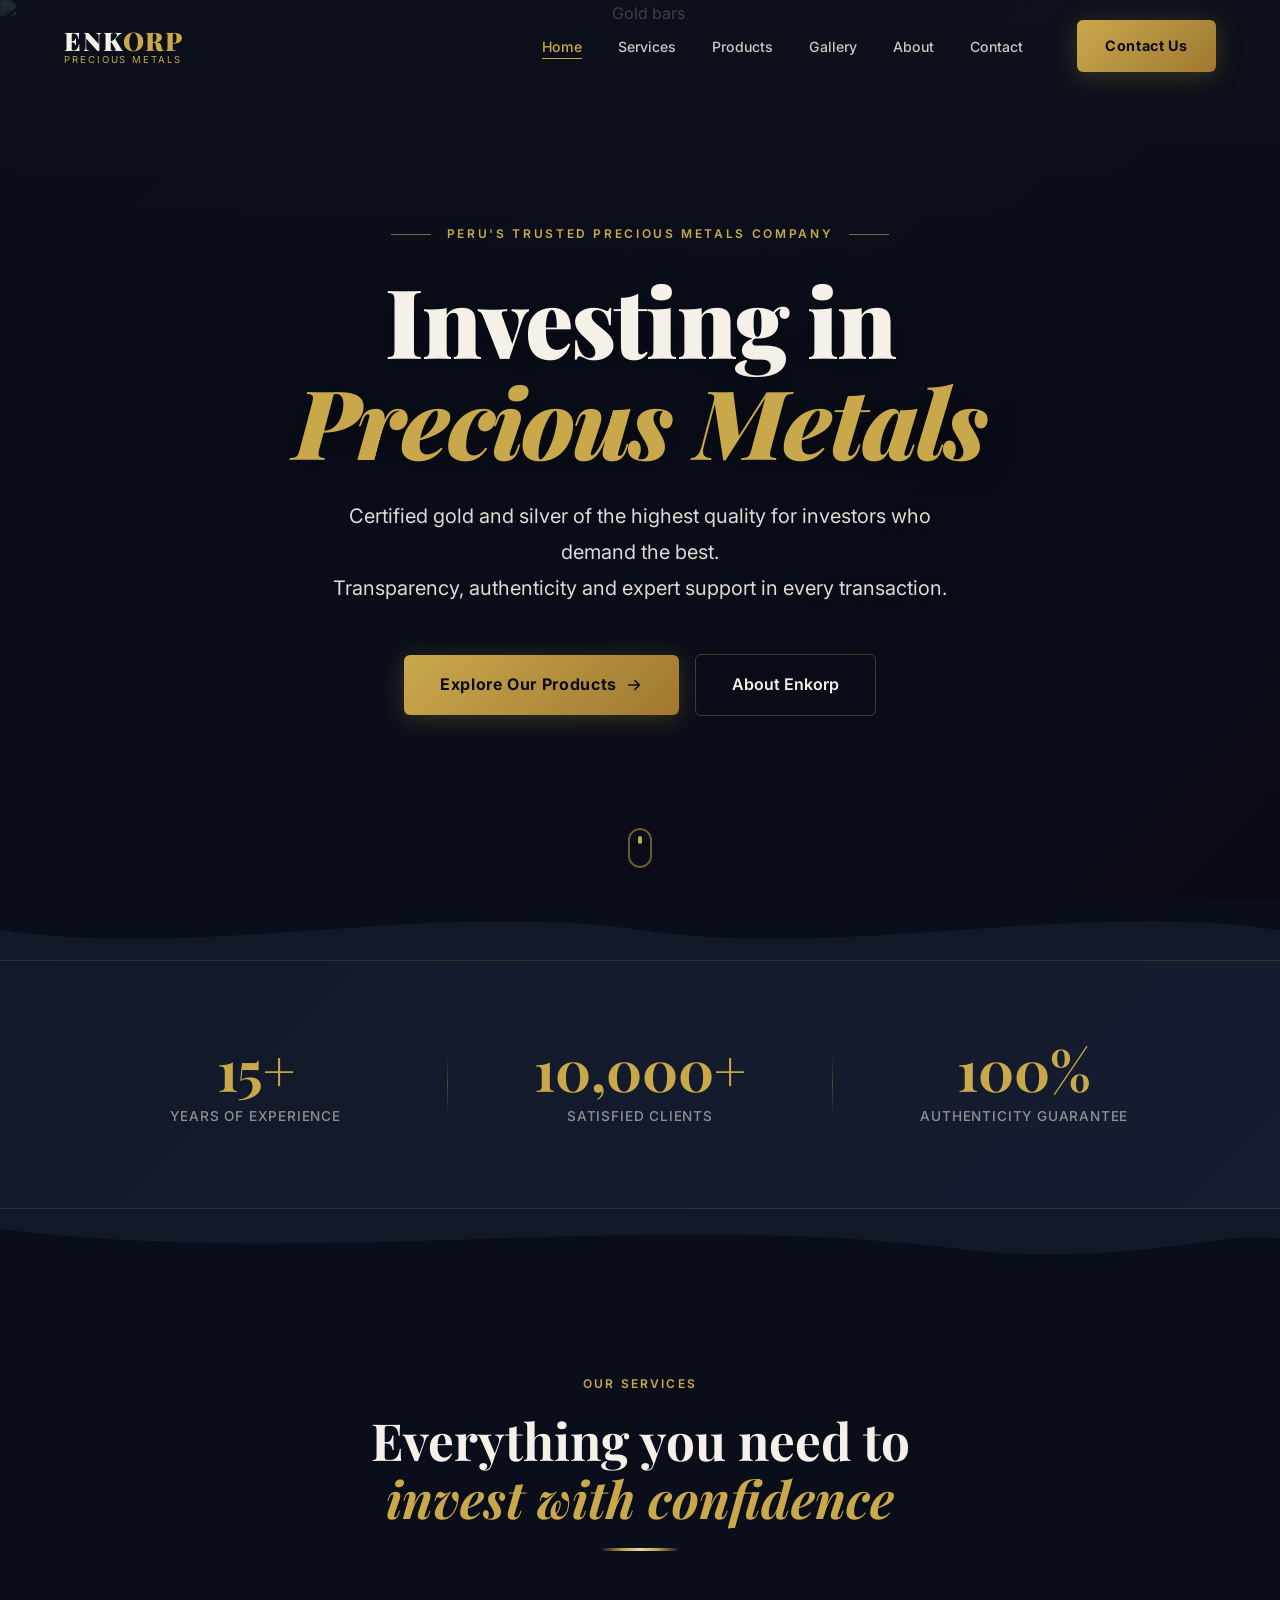
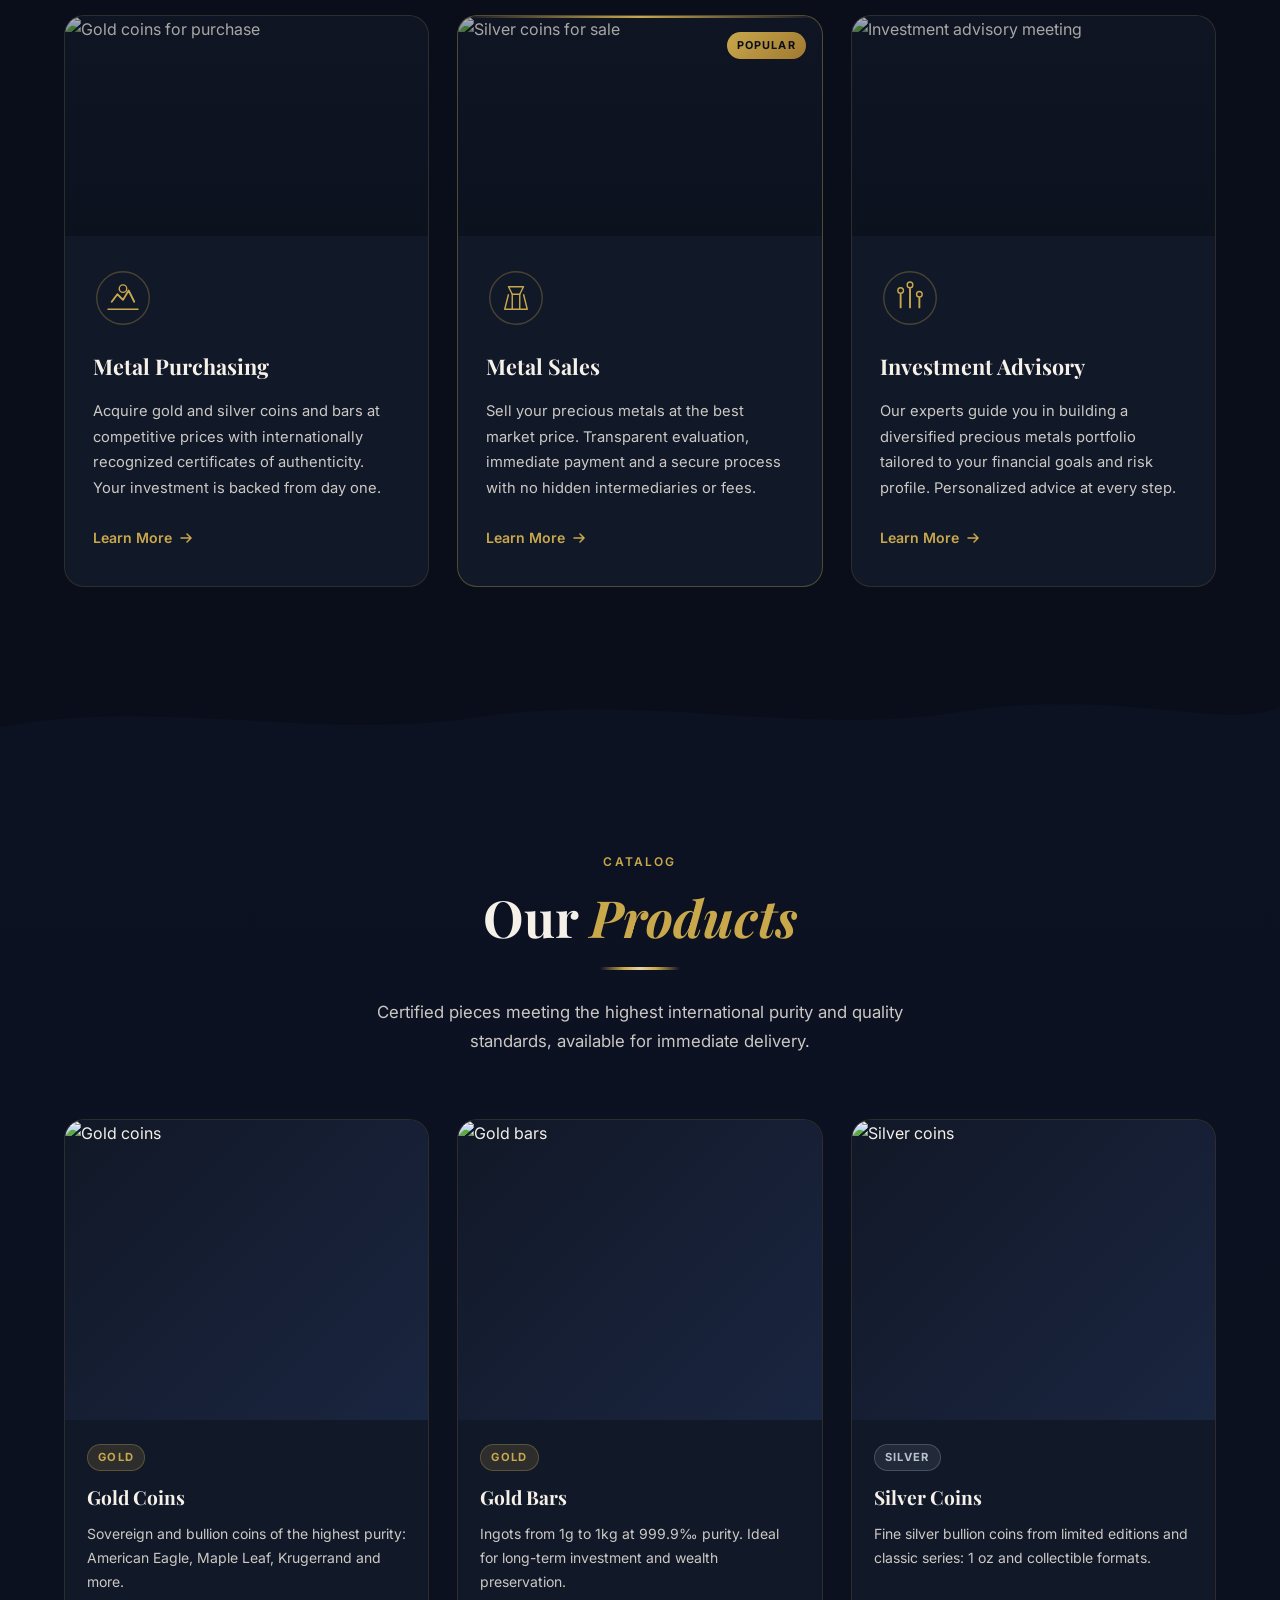
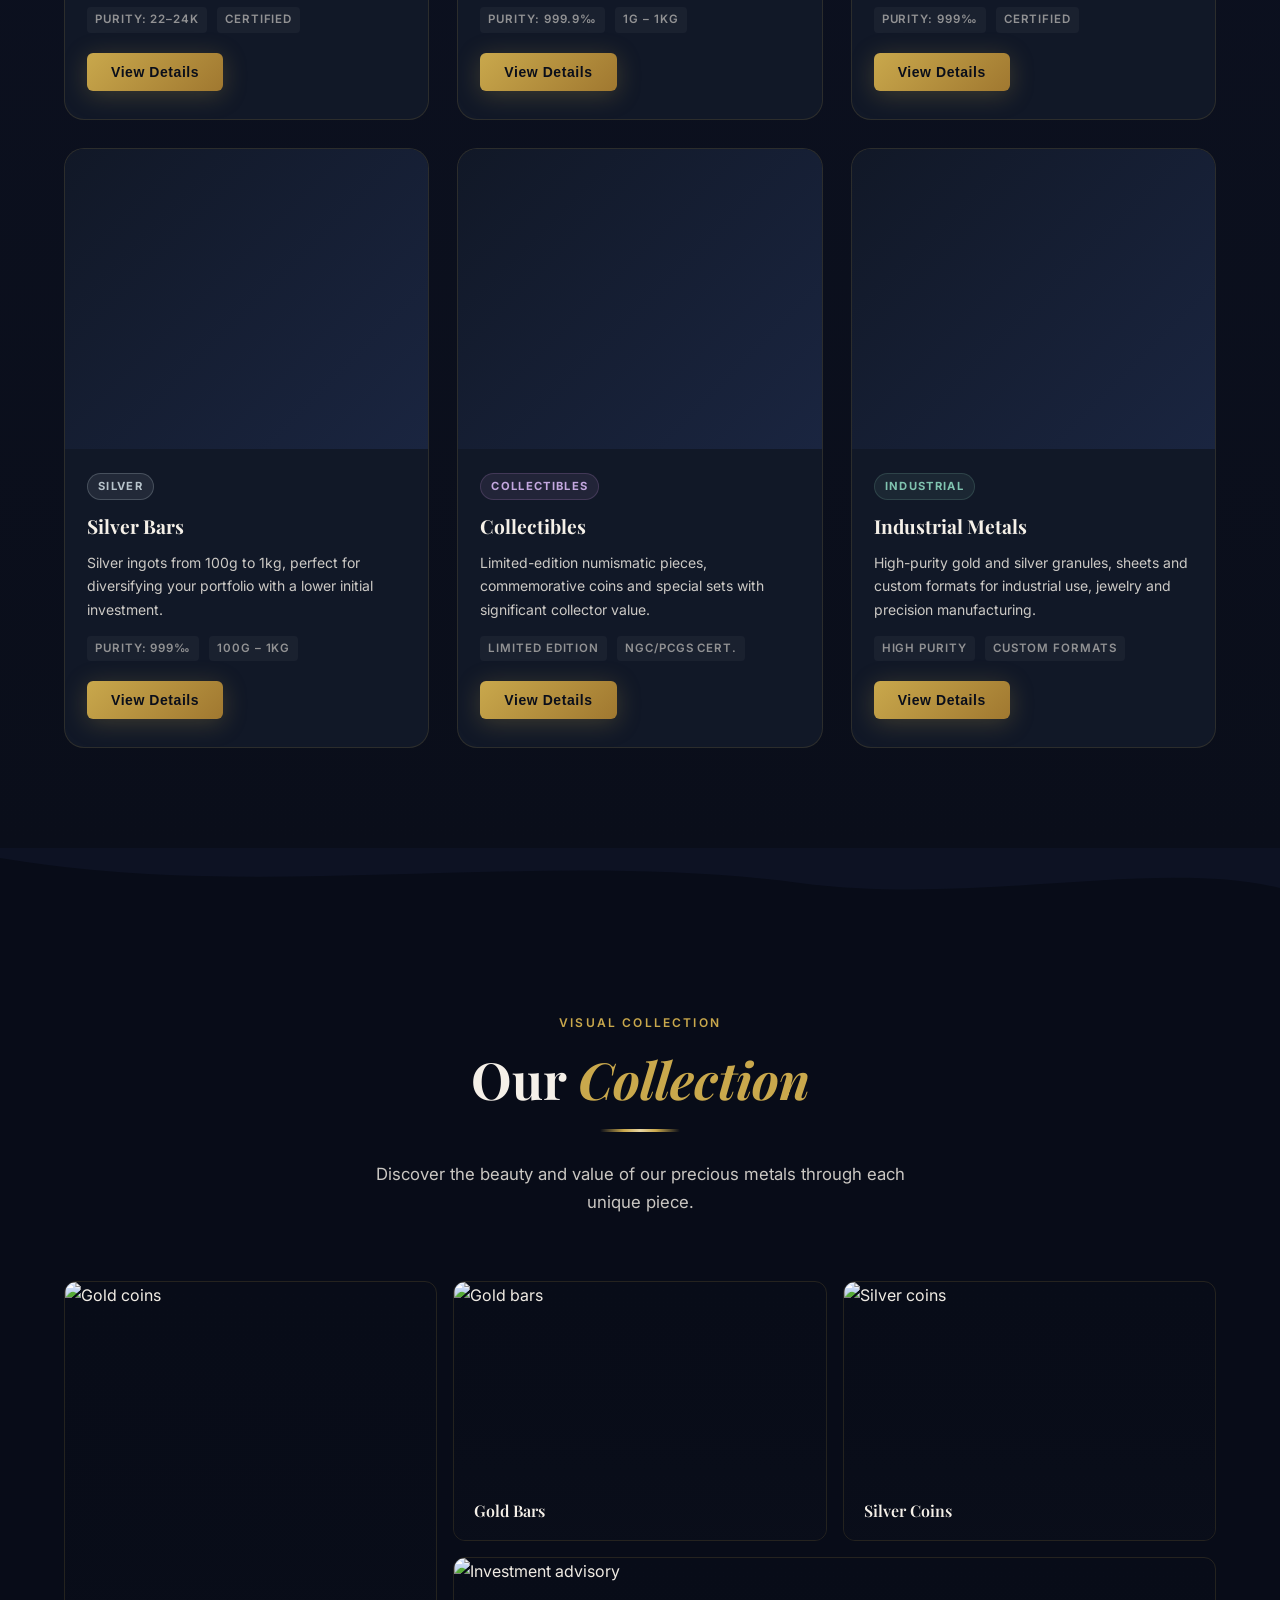
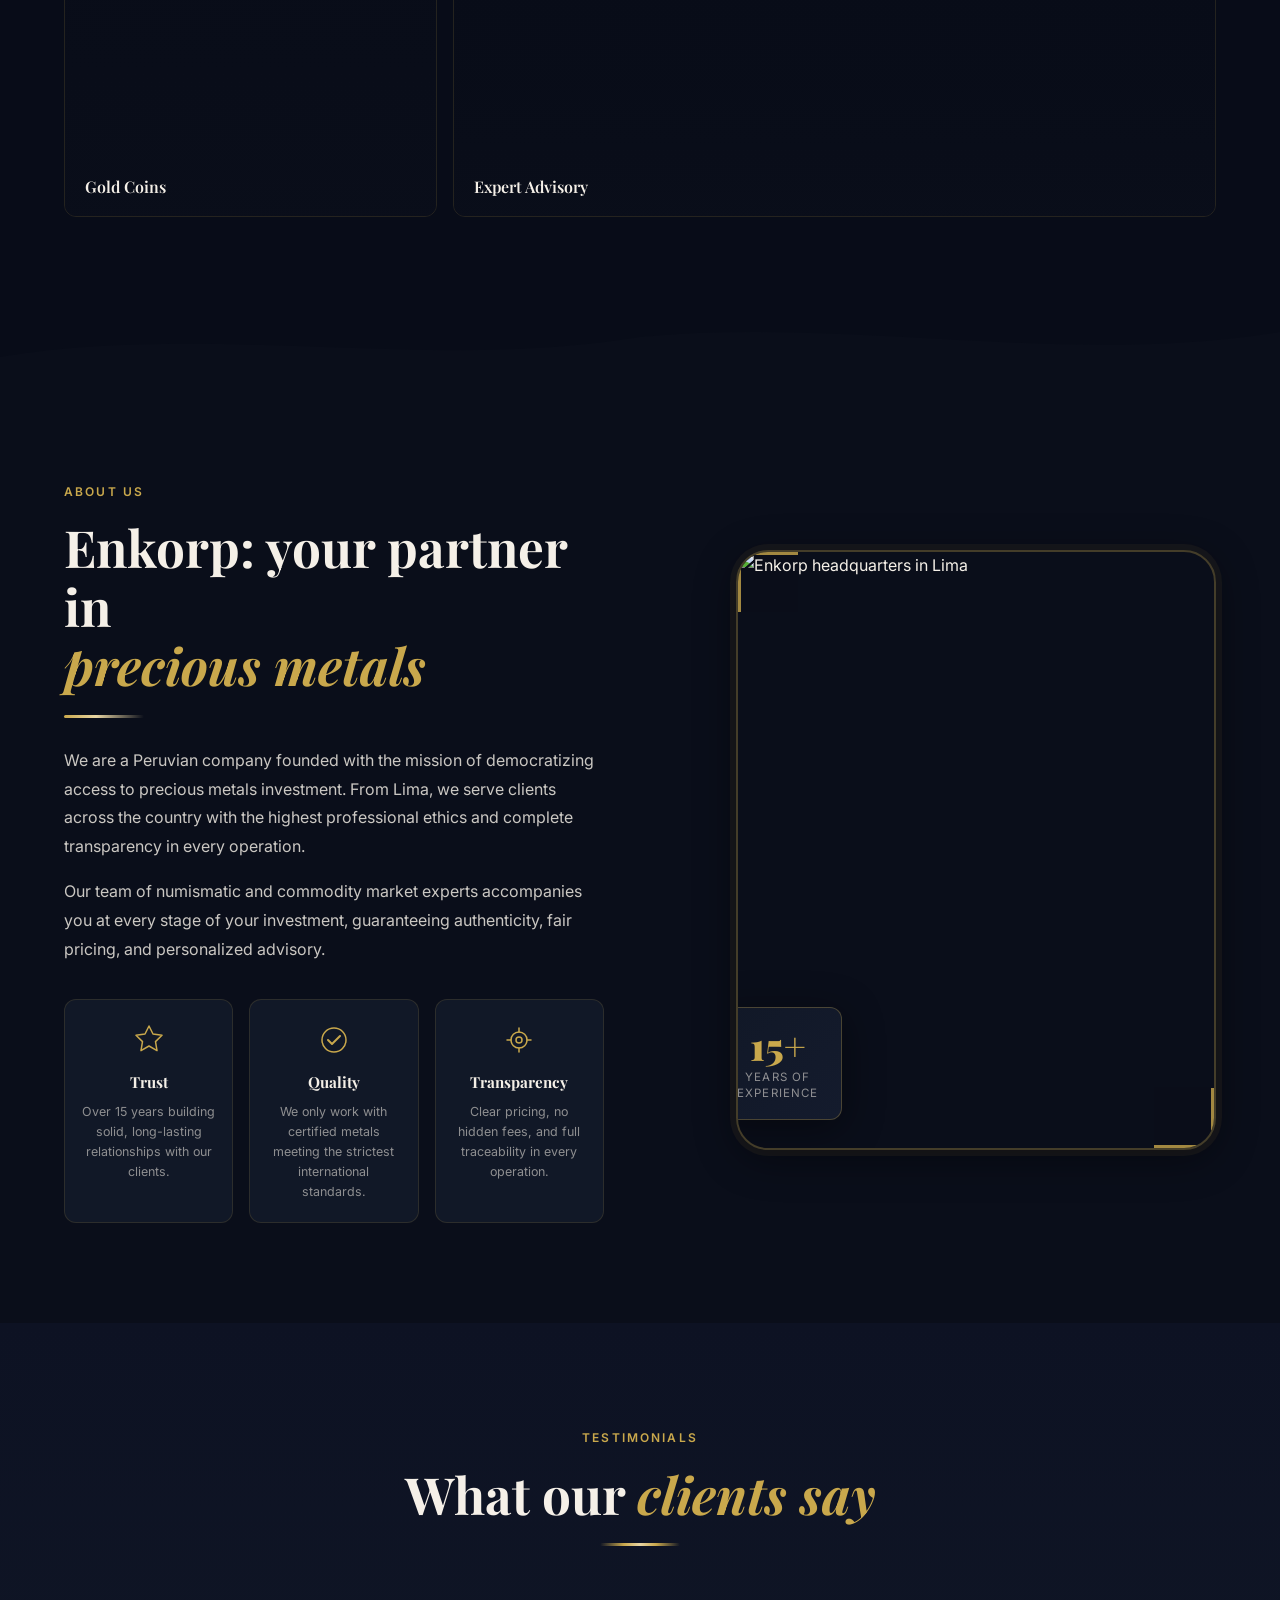
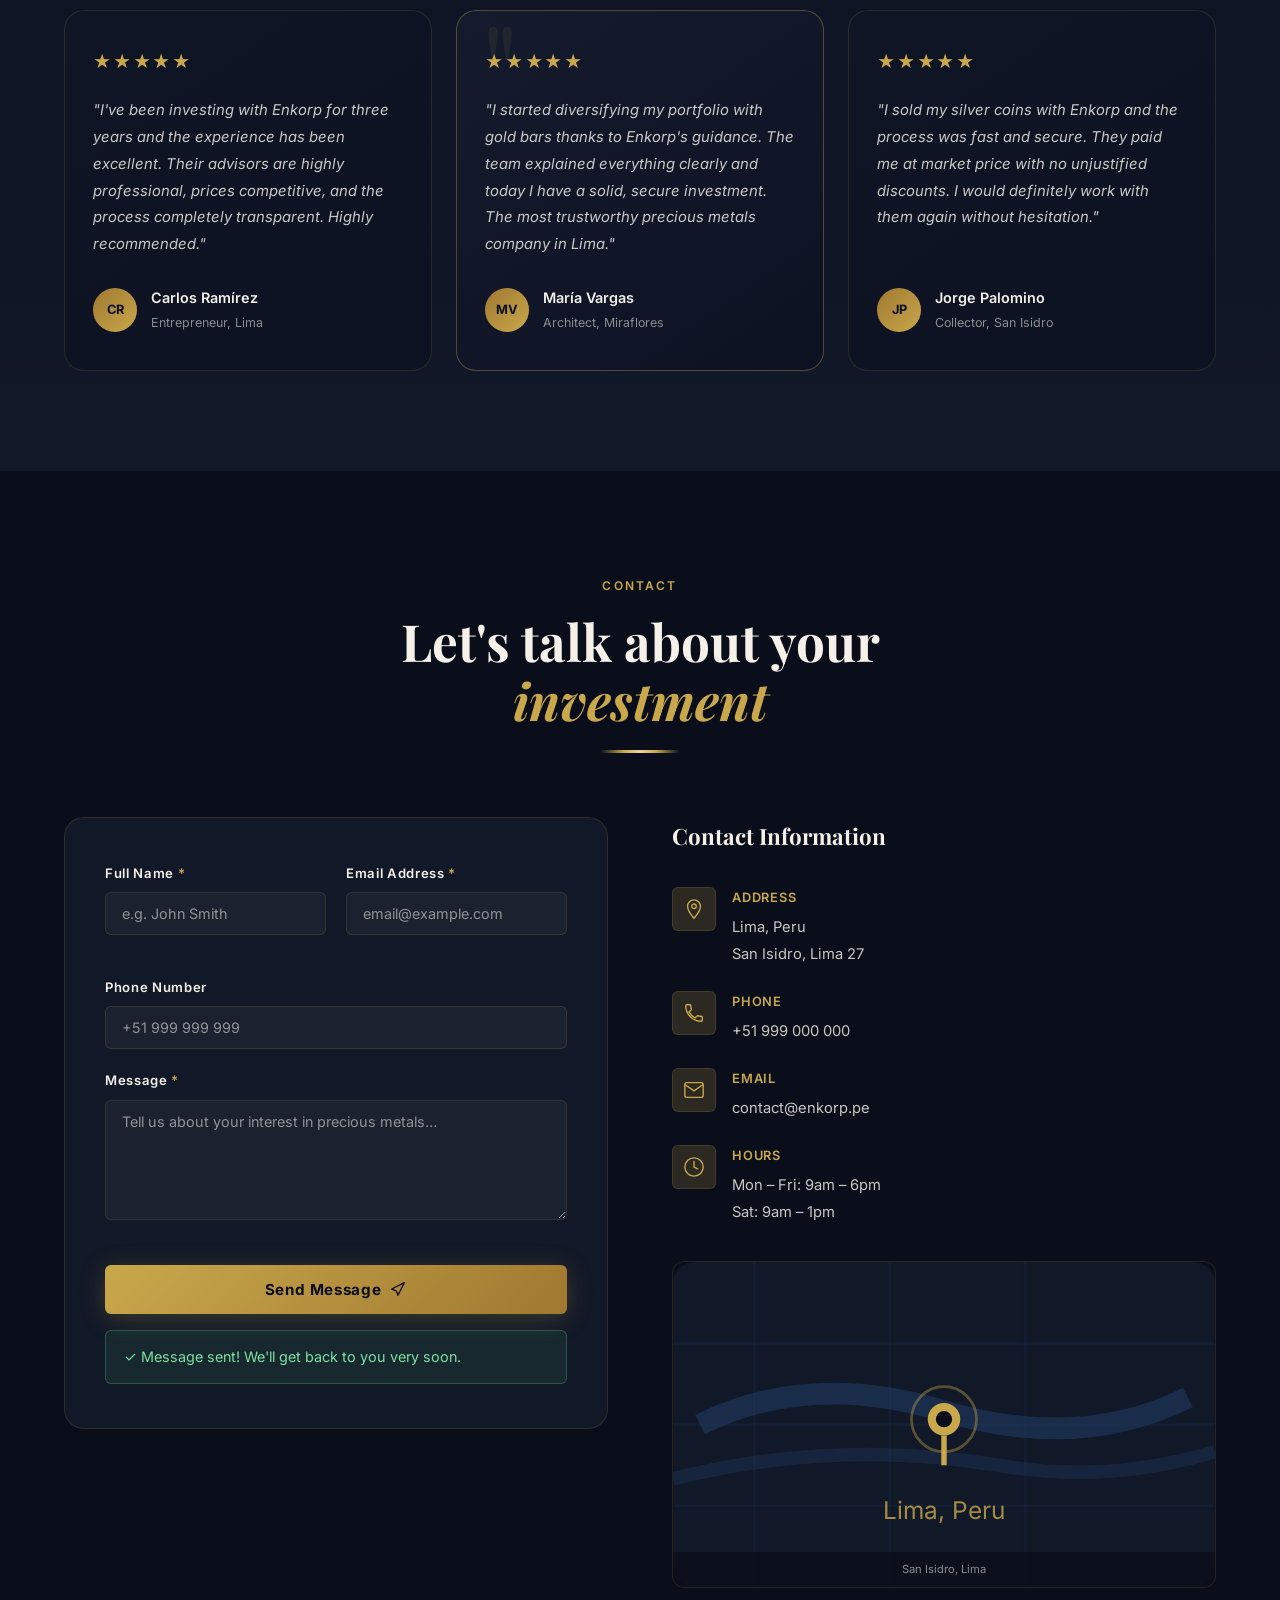
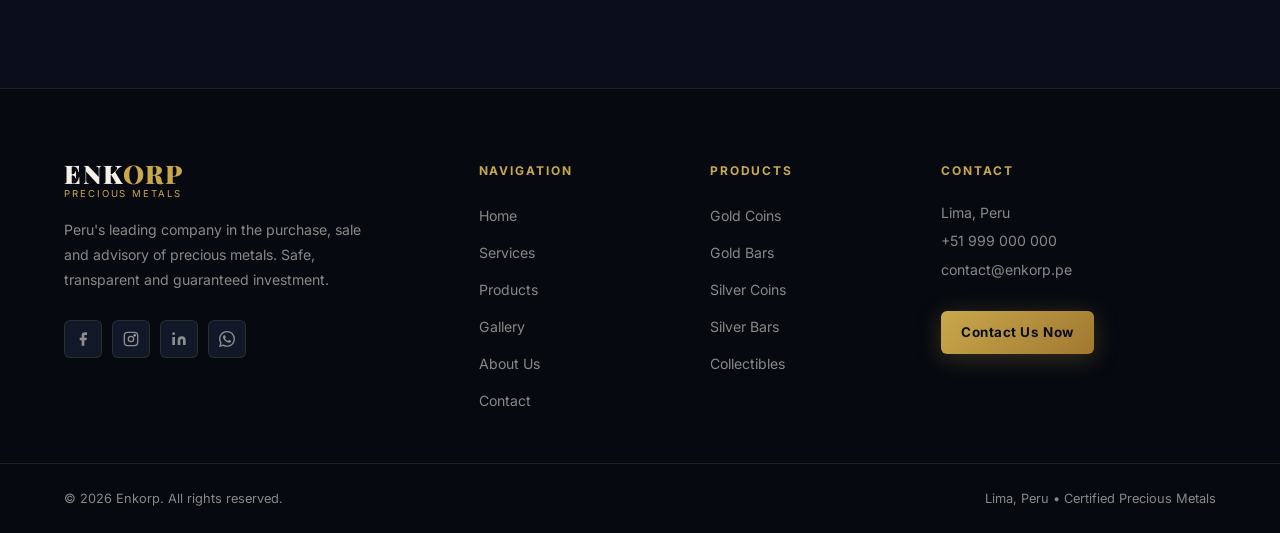
==== commit f8e23960: "Fix missing images: replace broken IDs, add fallback CSS for image containers" ====
--- a/enkorp-standalone.html
+++ b/enkorp-standalone.html
@@ -132,9 +132,10 @@
 .products-grid{display:grid;grid-template-columns:repeat(3,1fr);gap:28px;}
 .product-card{background:var(--navy-light);border:1px solid var(--border);border-radius:var(--radius-lg);overflow:hidden;transition:var(--t);display:flex;flex-direction:column;}
 .product-card:hover{border-color:rgba(201,168,76,.4);transform:translateY(-8px);box-shadow:0 20px 60px rgba(0,0,0,.5),0 0 30px rgba(201,168,76,.12);}
-.prod-img-wrap{position:relative;height:300px;overflow:hidden;flex-shrink:0;}
+.prod-img-wrap{position:relative;height:300px;overflow:hidden;flex-shrink:0;background:linear-gradient(135deg,#111827 0%,#1a2540 100%);}
 .prod-img{width:100%;height:100%;object-fit:cover;max-width:none;transition:transform .5s cubic-bezier(.4,0,.2,1);}
 .product-card:hover .prod-img{transform:scale(1.08);}
+.img-fallback{position:absolute;inset:0;display:flex;align-items:center;justify-content:center;opacity:.25;font-size:4rem;pointer-events:none;}
 .prod-body{padding:24px 22px 28px;display:flex;flex-direction:column;flex:1;text-align:left;}
 .prod-tag{display:inline-block;font-size:.7rem;font-weight:700;letter-spacing:.12em;text-transform:uppercase;padding:3px 10px;border-radius:20px;margin-bottom:10px;align-self:flex-start;}
 .tag-gold{background:rgba(201,168,76,.15);color:var(--gold);border:1px solid rgba(201,168,76,.3);}
@@ -448,15 +449,15 @@
         <div class="prod-body"><div class="prod-tag tag-silver">Silver</div><h3 class="prod-name">Silver Coins</h3><p class="prod-desc">Fine silver bullion coins from limited editions and classic series: 1 oz and collectible formats.</p><div class="prod-specs"><span>Purity: 999‰</span><span>Certified</span></div><button class="prod-cta">View Details</button></div>
       </article>
       <article class="product-card reveal">
-        <div class="prod-img-wrap"><img src="https://images.unsplash.com/photo-1624365168968-f283d506c6b6?w=600&q=80&fit=crop&crop=left" alt="Silver bars" class="prod-img" loading="lazy"/></div>
+        <div class="prod-img-wrap"><img src="https://images.unsplash.com/photo-1611974789855-9c2a0a7236a3?w=600&q=80&fit=crop&crop=entropy" alt="Silver bars" class="prod-img" loading="lazy" onerror="this.style.opacity='0'"/></div>
         <div class="prod-body"><div class="prod-tag tag-silver">Silver</div><h3 class="prod-name">Silver Bars</h3><p class="prod-desc">Silver ingots from 100g to 1kg, perfect for diversifying your portfolio with a lower initial investment.</p><div class="prod-specs"><span>Purity: 999‰</span><span>100g – 1kg</span></div><button class="prod-cta">View Details</button></div>
       </article>
       <article class="product-card reveal">
-        <div class="prod-img-wrap"><img src="https://images.unsplash.com/photo-1575505781330-b6d3e6f25e0a?w=600&q=80" alt="Collectible coins" class="prod-img" loading="lazy"/></div>
+        <div class="prod-img-wrap"><img src="https://images.unsplash.com/photo-1624365168968-f283d506c6b6?w=600&q=80&fit=crop&crop=bottom" alt="Collectible coins" class="prod-img" loading="lazy" onerror="this.style.opacity='0'"/></div>
         <div class="prod-body"><div class="prod-tag tag-collect">Collectibles</div><h3 class="prod-name">Collectibles</h3><p class="prod-desc">Limited-edition numismatic pieces, commemorative coins and special sets with significant collector value.</p><div class="prod-specs"><span>Limited Edition</span><span>NGC/PCGS Cert.</span></div><button class="prod-cta">View Details</button></div>
       </article>
       <article class="product-card reveal">
-        <div class="prod-img-wrap"><img src="https://images.unsplash.com/photo-1504917595217-d4dc5ebe6122?w=600&q=80" alt="Industrial metalwork" class="prod-img" loading="lazy"/></div>
+        <div class="prod-img-wrap"><img src="https://images.unsplash.com/photo-1565193566173-7a0ee3dbe261?w=600&q=80" alt="Industrial metalwork" class="prod-img" loading="lazy" onerror="this.style.opacity='0'"/></div>
         <div class="prod-body"><div class="prod-tag tag-industrial">Industrial</div><h3 class="prod-name">Industrial Metals</h3><p class="prod-desc">High-purity gold and silver granules, sheets and custom formats for industrial use, jewelry and precision manufacturing.</p><div class="prod-specs"><span>High Purity</span><span>Custom Formats</span></div><button class="prod-cta">View Details</button></div>
       </article>
     </div>
@@ -613,8 +614,8 @@
   'Gold Bars':{img:'https://images.unsplash.com/photo-1610375461246-83df859d849d?w=800&q=80',tag:'Gold',cls:'tag-gold',desc:'Investment-grade gold bars from the world\'s most respected refineries including PAMP Suisse, Valcambi and Argor-Heraeus. Each bar features a unique serial number, assay certificate and tamper-evident packaging for maximum security.',specs:[['Purity','999.9‰ (24k)'],['Weight Range','1g, 5g, 10g, 1oz, 100g, 250g, 500g, 1kg'],['Certification','LBMA certified refineries'],['Storage','Secure vault storage available']]},
   'Silver Coins':{img:'https://images.unsplash.com/photo-1611974789855-9c2a0a7236a3?w=800&q=80',tag:'Silver',cls:'tag-silver',desc:'Premium silver bullion coins and limited edition collectibles. Our silver coin portfolio spans classic 1 oz rounds to commemorative issues from major world mints. Silver offers an accessible entry point for new precious metals investors.',specs:[['Purity','999‰ (99.9% fine silver)'],['Weight Options','1 oz, 2 oz, 5 oz, 10 oz'],['Popular Series','Silver Eagle, Maple Leaf, Britannia'],['Certification','Sovereign mint certification']]},
   'Silver Bars':{img:'https://images.unsplash.com/photo-1624365168968-f283d506c6b6?w=800&q=80&fit=crop&crop=left',tag:'Silver',cls:'tag-silver',desc:'Silver bars are one of the most cost-efficient ways to invest in precious metals. With lower premiums over spot than coins, they are ideal for building significant silver holdings. Available from leading refineries with full assay documentation.',specs:[['Purity','999‰ (99.9% fine silver)'],['Weight Range','100g, 250g, 500g, 1kg, 5kg'],['Refinery','PAMP, Valcambi, Engelhard'],['Premium','Low premium over spot price']]},
-  'Collectibles':{img:'https://images.unsplash.com/photo-1575505781330-b6d3e6f25e0a?w=800&q=80',tag:'Collectibles',cls:'tag-collect',desc:'Numismatic treasures for the discerning collector. Our collectibles division specializes in rare coins, commemorative issues and limited-edition sets certified by NGC and PCGS. These pieces combine precious metal value with significant numismatic premium.',specs:[['Certification','NGC / PCGS graded'],['Types','Proof, BU, Commemorative'],['Editions','Limited mintage worldwide'],['Value','Numismatic + intrinsic metal value']]},
-  'Industrial Metals':{img:'https://images.unsplash.com/photo-1504917595217-d4dc5ebe6122?w=800&q=80',tag:'Industrial',cls:'tag-industrial',desc:'High-purity gold and silver in specialized industrial formats for manufacturing, electronics, jewelry production and precision engineering. We supply granules, sheets, wire and custom-shaped materials to businesses across Peru.',specs:[['Metals Available','Gold, Silver, Platinum'],['Formats','Granules, sheets, wire, rods'],['Purity','Custom specifications available'],['MOQ','Contact us for minimum orders']]}
+  'Collectibles':{img:'https://images.unsplash.com/photo-1624365168968-f283d506c6b6?w=800&q=80&fit=crop&crop=bottom',tag:'Collectibles',cls:'tag-collect',desc:'Numismatic treasures for the discerning collector. Our collectibles division specializes in rare coins, commemorative issues and limited-edition sets certified by NGC and PCGS. These pieces combine precious metal value with significant numismatic premium.',specs:[['Certification','NGC / PCGS graded'],['Types','Proof, BU, Commemorative'],['Editions','Limited mintage worldwide'],['Value','Numismatic + intrinsic metal value']]},
+  'Industrial Metals':{img:'https://images.unsplash.com/photo-1565193566173-7a0ee3dbe261?w=800&q=80',tag:'Industrial',cls:'tag-industrial',desc:'High-purity gold and silver in specialized industrial formats for manufacturing, electronics, jewelry production and precision engineering. We supply granules, sheets, wire and custom-shaped materials to businesses across Peru.',specs:[['Metals Available','Gold, Silver, Platinum'],['Formats','Granules, sheets, wire, rods'],['Purity','Custom specifications available'],['MOQ','Contact us for minimum orders']]}
 };
 
 // Navbar
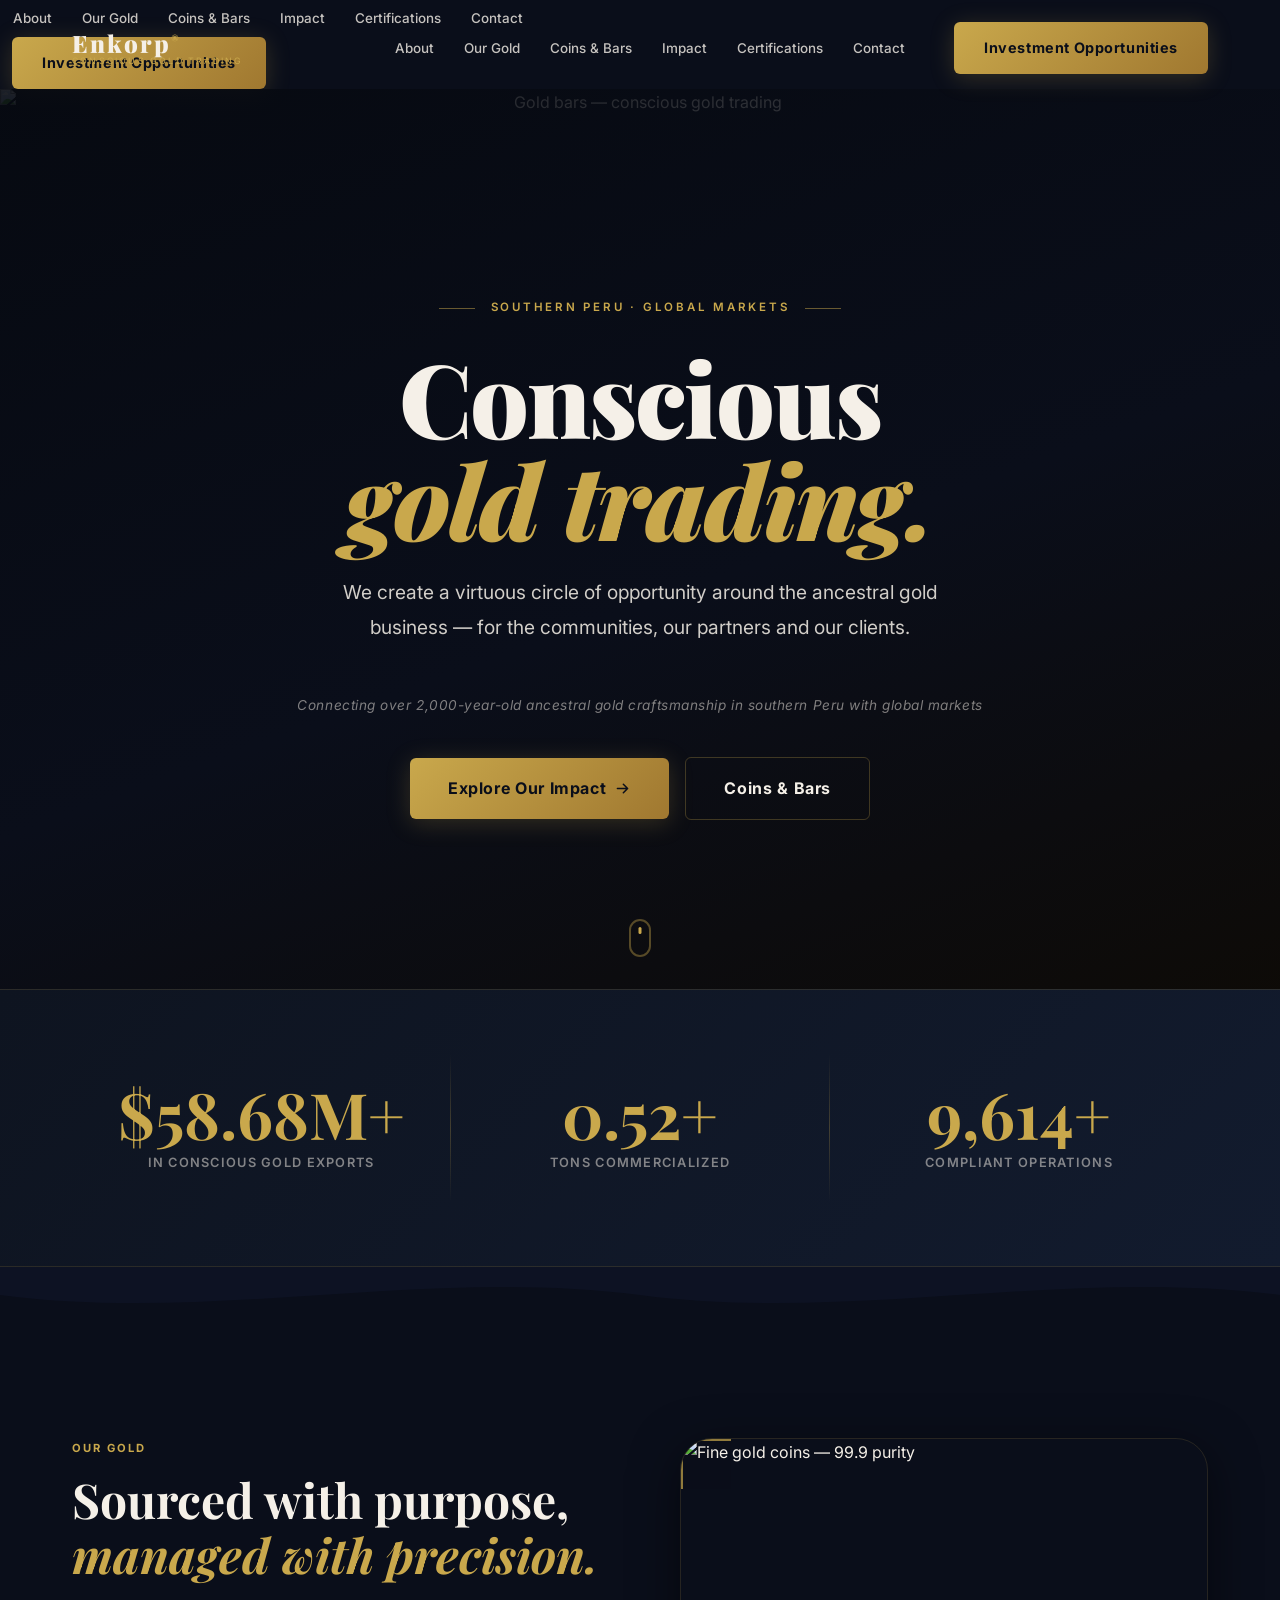
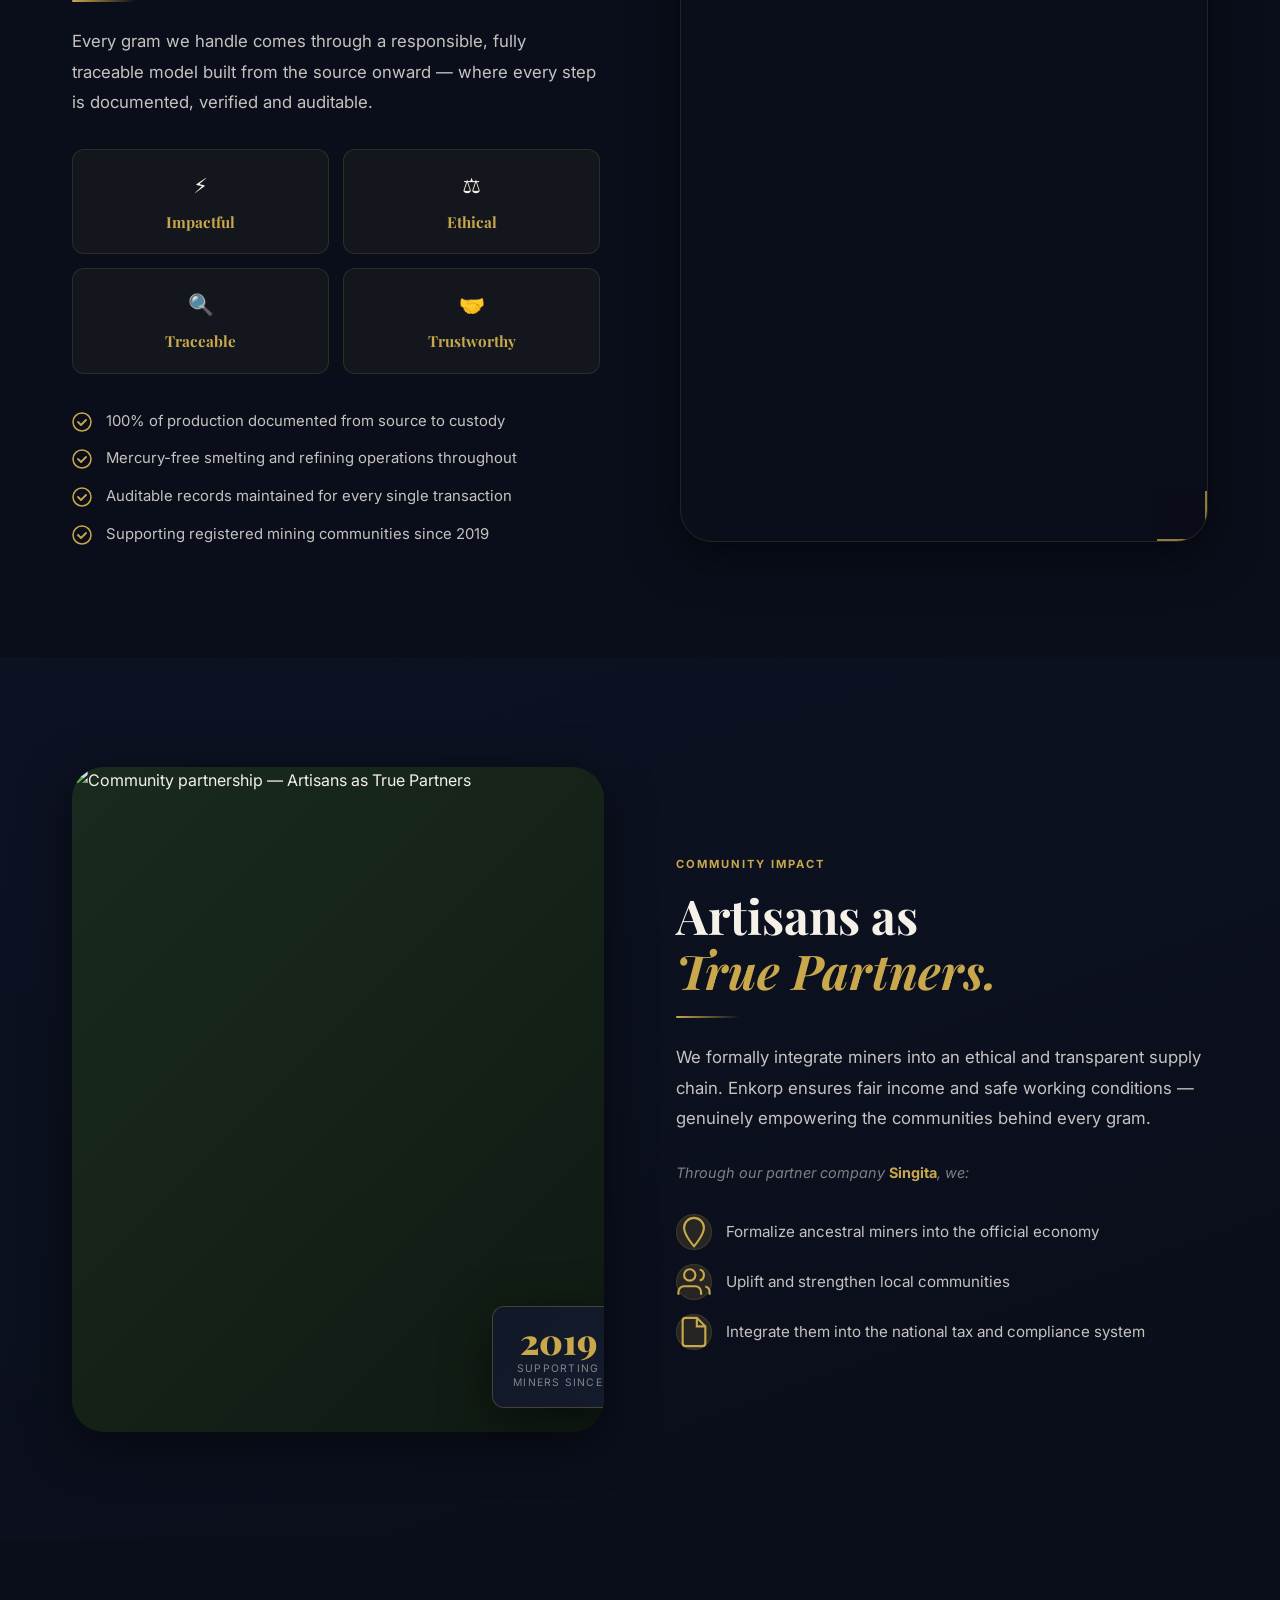
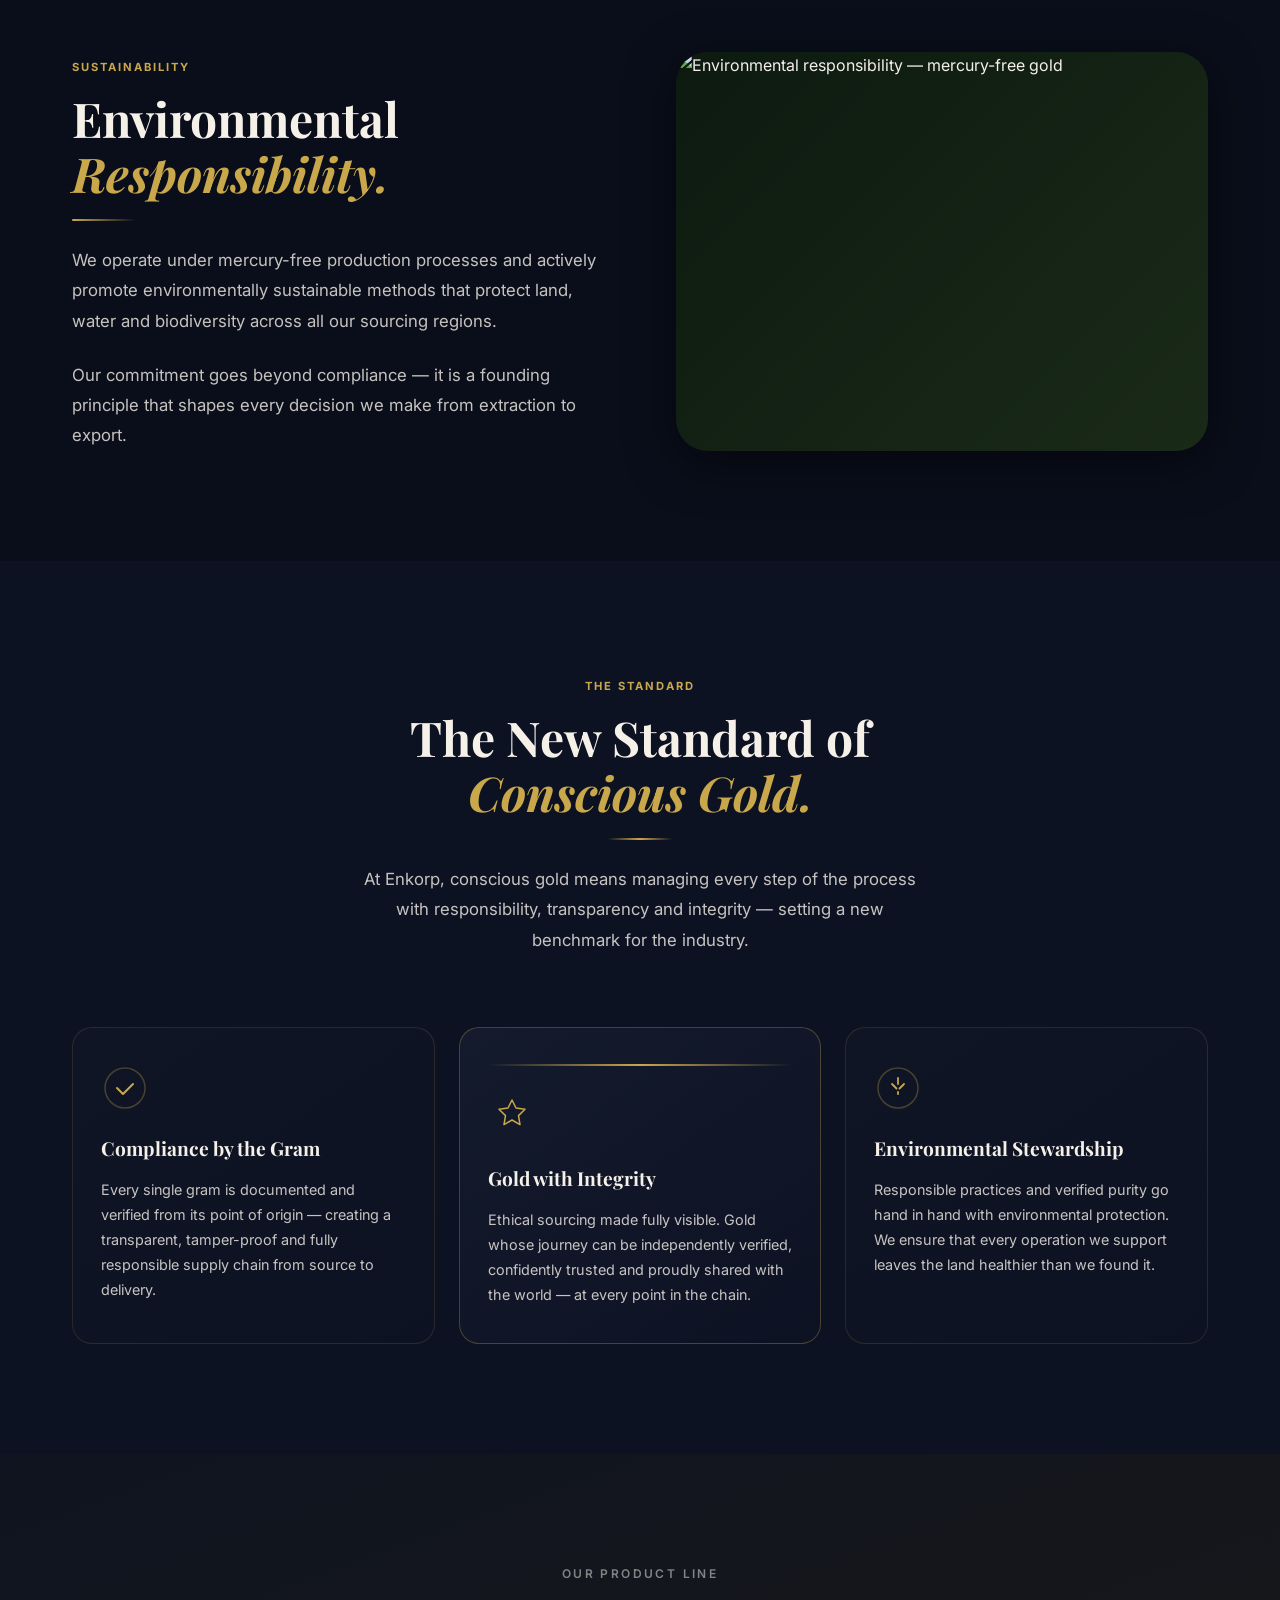
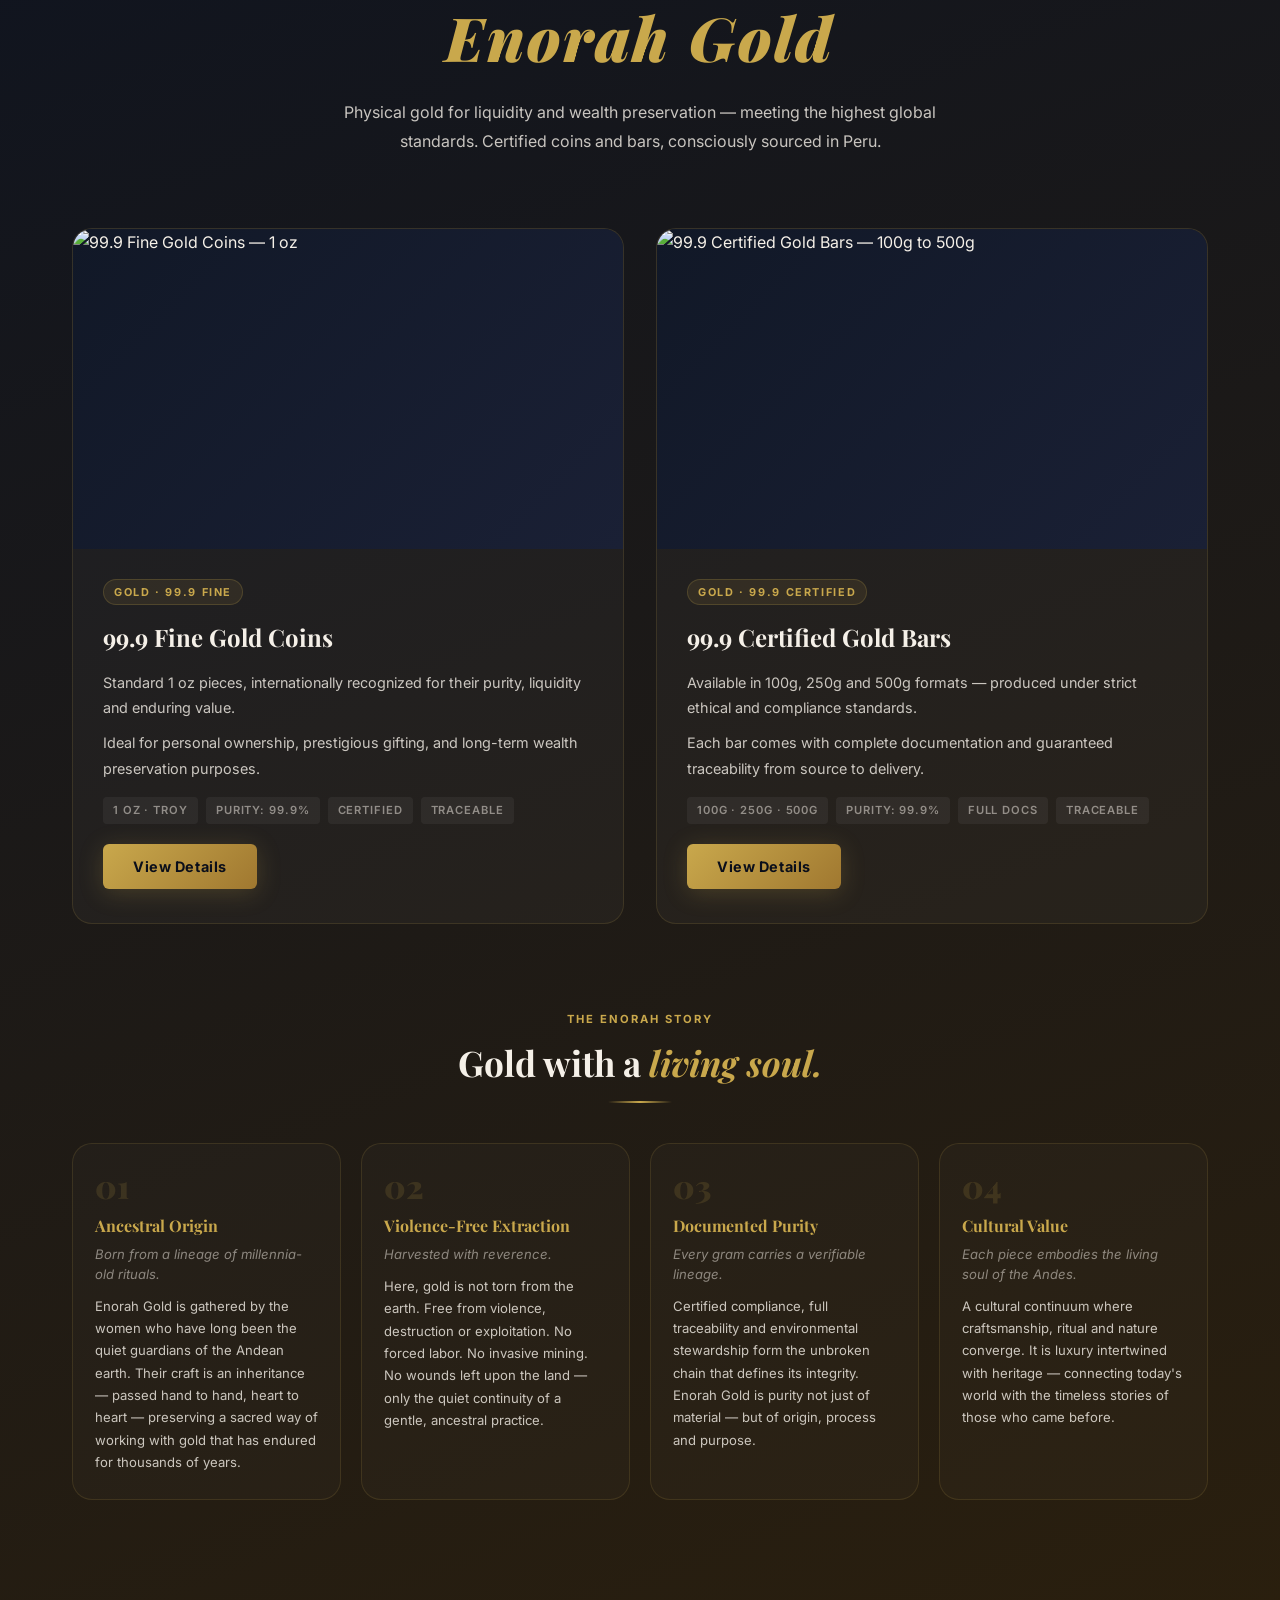
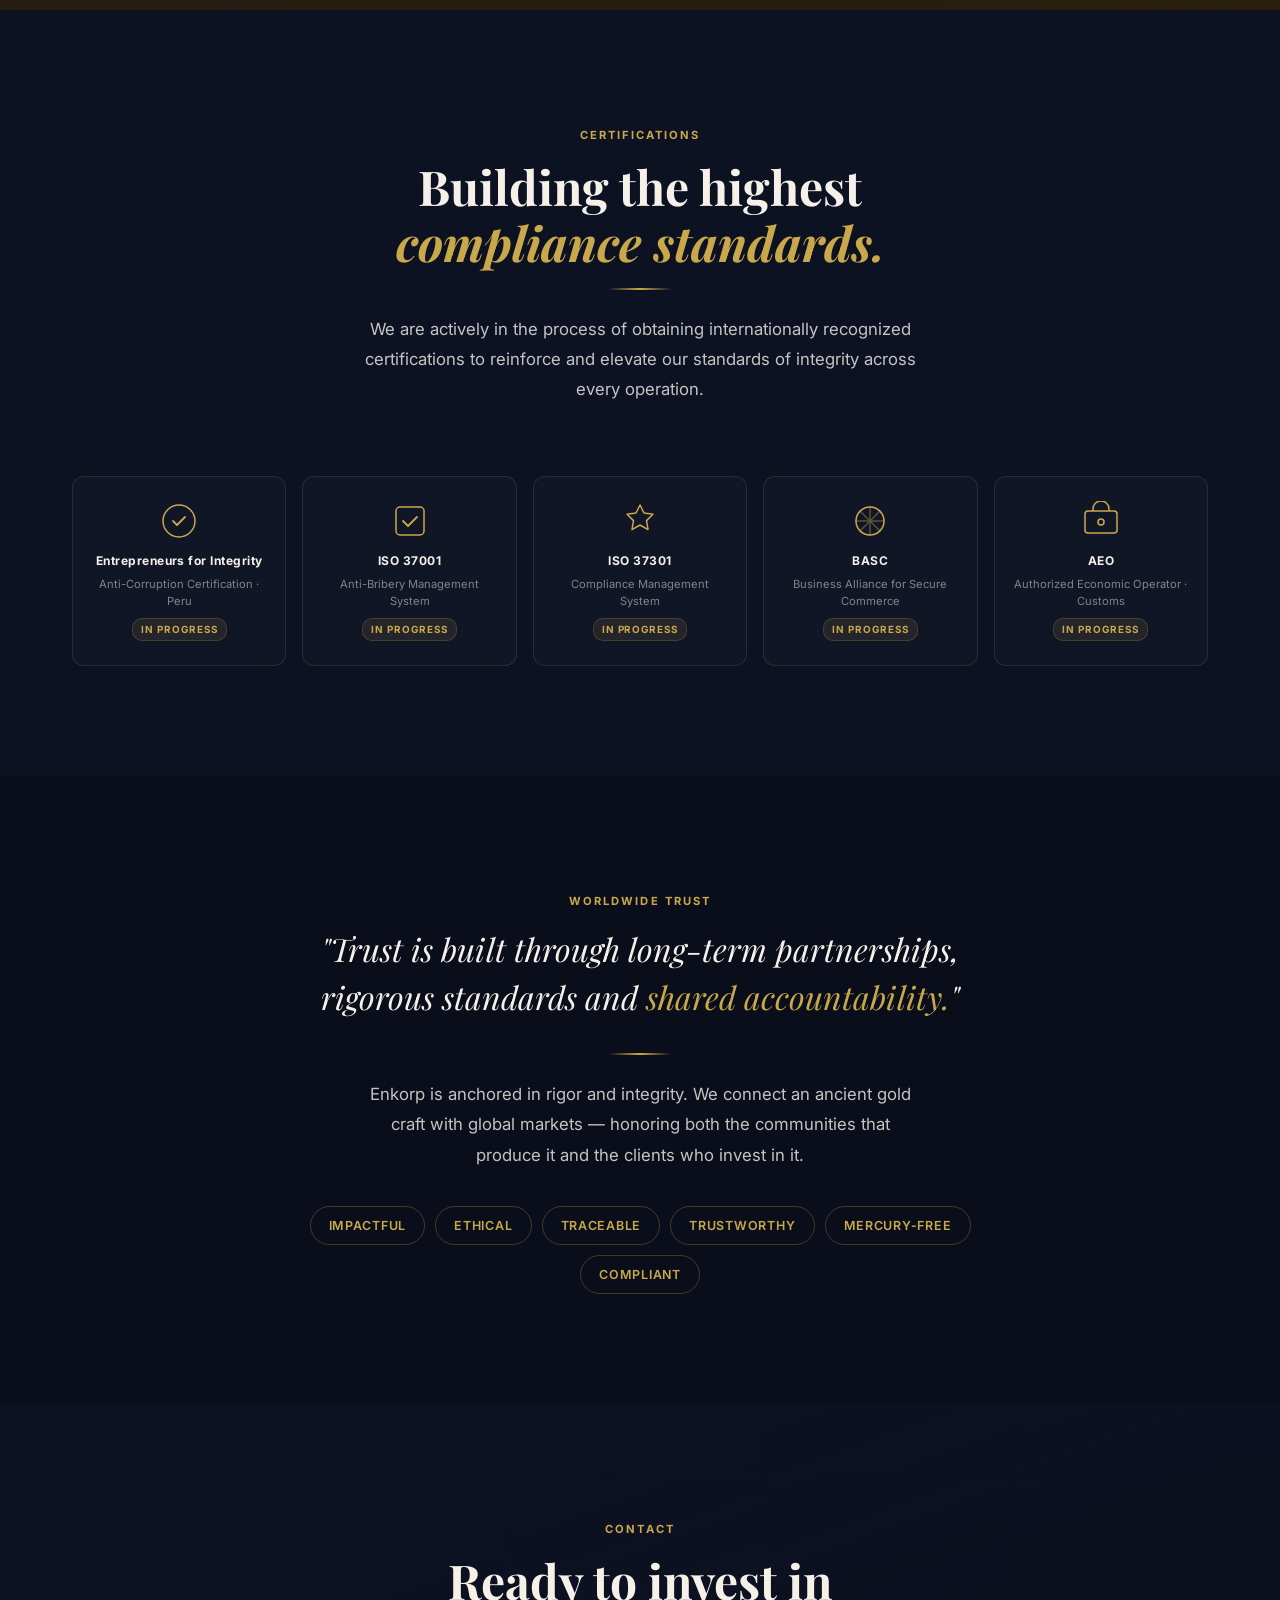
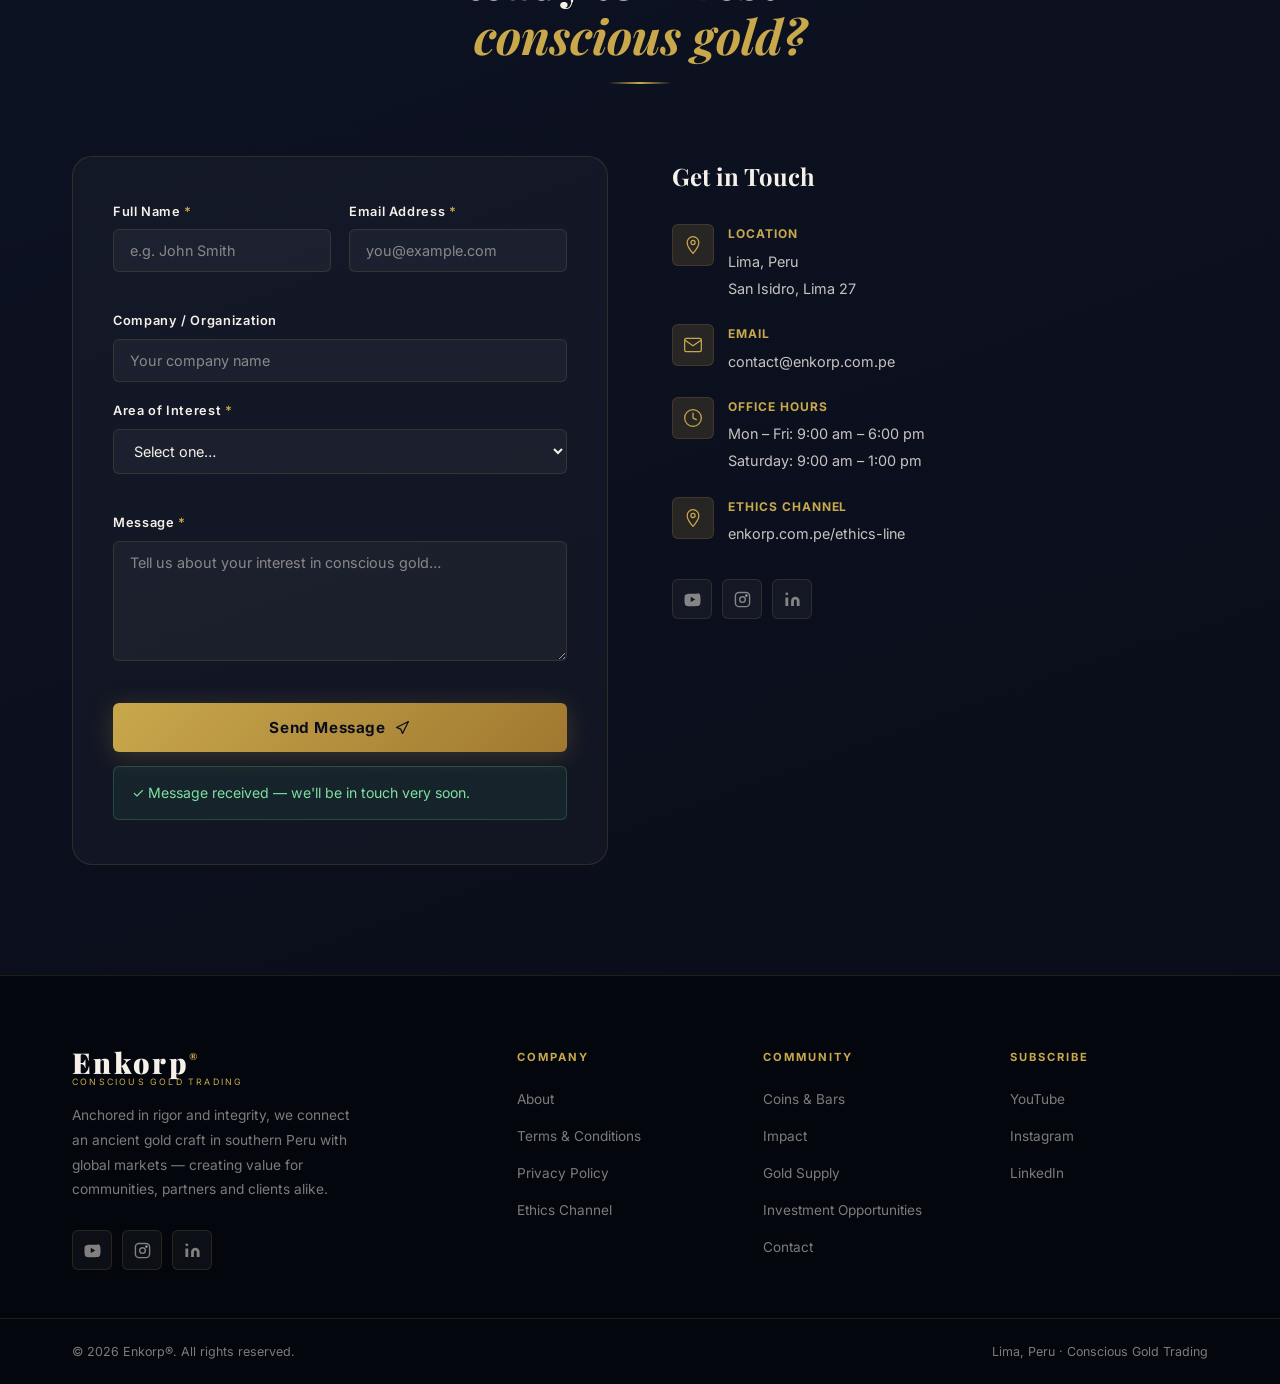
==== commit 00fea0ca: "Rebuild with real Enkorp content: conscious gold trading, Enorah Gold, real stats and certifications" ====
--- a/enkorp-standalone.html
+++ b/enkorp-standalone.html
@@ -1,321 +1,314 @@
 <!DOCTYPE html>
 <html lang="en">
 <head>
-  <meta charset="UTF-8" />
-  <meta name="viewport" content="width=device-width, initial-scale=1.0" />
-  <meta name="description" content="Enkorp – Peru's leading precious metals company. Buy and sell certified gold and silver coins and bars. Secure, transparent, expert-backed investment." />
-  <title>Enkorp | Precious Metals – Gold & Silver in Peru</title>
-  <link rel="preconnect" href="https://fonts.googleapis.com" />
-  <link rel="preconnect" href="https://fonts.gstatic.com" crossorigin />
-  <link href="https://fonts.googleapis.com/css2?family=Playfair+Display:ital,wght@0,400;0,600;0,700;0,900;1,400;1,600&family=Inter:wght@300;400;500;600;700&display=swap" rel="stylesheet" />
+  <meta charset="UTF-8"/>
+  <meta name="viewport" content="width=device-width,initial-scale=1.0"/>
+  <meta name="description" content="Enkorp® – Conscious gold trading. Connecting over 2,000-year-old ancestral gold craftsmanship in southern Peru with global markets. Ethical, traceable, mercury-free."/>
+  <title>Enkorp® | Conscious Gold Trading</title>
+  <link rel="preconnect" href="https://fonts.googleapis.com"/>
+  <link rel="preconnect" href="https://fonts.gstatic.com" crossorigin/>
+  <link href="https://fonts.googleapis.com/css2?family=Playfair+Display:ital,wght@0,400;0,600;0,700;0,900;1,400&family=Inter:wght@300;400;500;600;700&display=swap" rel="stylesheet"/>
   <style>
 *,*::before,*::after{box-sizing:border-box;margin:0;padding:0;}
 :root{
-  --navy:#0a0e1a;--navy-mid:#0d1223;--navy-light:#111827;
-  --gold:#c9a84c;--gold-dark:#a07830;--gold-pale:#e8d5a3;--gold-glow:rgba(201,168,76,.18);
-  --cream:#f5f0e8;--border:rgba(201,168,76,.15);--border-mid:rgba(201,168,76,.3);
-  --text-muted:rgba(245,240,232,.55);--text-body:rgba(245,240,232,.82);
+  --navy:#0a0e1a;--navy-mid:#0d1223;--navy-light:#111827;--navy-2:#0f1420;
+  --gold:#c9a84c;--gold-dark:#a07830;--gold-pale:#e8d5a3;--gold-glow:rgba(201,168,76,.15);
+  --earth:#2a1f0e;--sage:#3d5a4a;--sage-light:rgba(61,90,74,.2);
+  --cream:#f5f0e8;--border:rgba(201,168,76,.15);--border-mid:rgba(201,168,76,.28);
+  --text-muted:rgba(245,240,232,.5);--text-body:rgba(245,240,232,.8);
   --ff-head:'Playfair Display',Georgia,serif;--ff-body:'Inter',system-ui,sans-serif;
-  --radius-sm:6px;--radius-md:12px;--radius-lg:20px;--radius-xl:32px;
-  --shadow-gold:0 4px 24px rgba(201,168,76,.25);--shadow-card:0 8px 40px rgba(0,0,0,.45);
+  --r-sm:6px;--r-md:12px;--r-lg:20px;--r-xl:32px;
+  --sg:0 4px 24px rgba(201,168,76,.22);--sc:0 12px 48px rgba(0,0,0,.5);
   --t:.3s cubic-bezier(.4,0,.2,1);
 }
 html{scroll-behavior:smooth;font-size:16px;}
 body{font-family:var(--ff-body);background:var(--navy);color:var(--cream);line-height:1.7;overflow-x:hidden;-webkit-font-smoothing:antialiased;}
-img,svg{display:block;max-width:100%;}
-a{color:inherit;text-decoration:none;}
-ul{list-style:none;}
-address{font-style:normal;}
-.container{width:100%;max-width:1200px;margin:0 auto;padding:0 24px;}
-.section{padding:100px 0;}
+img,svg{display:block;max-width:100%;}a{color:inherit;text-decoration:none;}ul{list-style:none;}address{font-style:normal;}
+.container{width:100%;max-width:1200px;margin:0 auto;padding:0 32px;}
+.section{padding:110px 0;}
+.gold{color:var(--gold);}
 .gold-italic{font-style:italic;color:var(--gold);}
-.section-tag{display:inline-block;font-size:.75rem;font-weight:600;letter-spacing:.18em;text-transform:uppercase;color:var(--gold);margin-bottom:16px;}
-.section-title{font-family:var(--ff-head);font-size:clamp(2.2rem,4.5vw,3.2rem);font-weight:700;line-height:1.15;color:var(--cream);margin-bottom:20px;}
-.section-subtitle{font-size:1.05rem;color:var(--text-body);max-width:560px;margin:0 auto;}
-.section-header{text-align:center;margin-bottom:64px;}
-.section-accent{width:80px;height:3px;background:linear-gradient(90deg,transparent,var(--gold) 30%,var(--gold-pale) 50%,var(--gold) 70%,transparent);margin:20px auto 28px;border-radius:2px;}
-.section-accent--left{margin:20px 0 28px;background:linear-gradient(90deg,var(--gold),var(--gold-pale) 40%,transparent);}
+.tag{display:inline-block;font-size:.7rem;font-weight:700;letter-spacing:.18em;text-transform:uppercase;color:var(--gold);margin-bottom:14px;}
+.sec-title{font-family:var(--ff-head);font-size:clamp(2rem,4.5vw,3rem);font-weight:700;line-height:1.15;color:var(--cream);margin-bottom:18px;}
+.sec-sub{font-size:1.05rem;color:var(--text-body);max-width:560px;line-height:1.8;}
+.sec-head{text-align:center;margin-bottom:72px;}
+.sec-head .sec-sub{margin:0 auto;}
+.accent{width:64px;height:2px;background:linear-gradient(90deg,transparent,var(--gold),transparent);margin:18px auto 24px;border-radius:2px;}
+.accent--left{margin:18px 0 24px;background:linear-gradient(90deg,var(--gold),transparent);}
+.reveal{opacity:0;transform:translateY(28px);transition:opacity .75s ease,transform .75s ease;}
+.reveal.in{opacity:1;transform:translateY(0);}
+.fade-up{opacity:0;transform:translateY(20px);animation:fu .8s forwards;}
+@keyframes fu{to{opacity:1;transform:translateY(0);}}
+.d1{animation-delay:.1s;}.d2{animation-delay:.3s;}.d3{animation-delay:.5s;}.d4{animation-delay:.7s;}
+
+/* BUTTONS */
+.btn{display:inline-flex;align-items:center;gap:8px;padding:14px 30px;border-radius:var(--r-sm);font-family:var(--ff-body);font-size:.9rem;font-weight:700;letter-spacing:.04em;border:none;cursor:pointer;transition:var(--t);white-space:nowrap;}
+.btn-gold{background:linear-gradient(135deg,var(--gold),var(--gold-dark));color:var(--navy);box-shadow:var(--sg);}
+.btn-gold:hover{transform:translateY(-2px);box-shadow:0 8px 28px rgba(201,168,76,.4);background:linear-gradient(135deg,var(--gold-pale),var(--gold));}
+.btn-outline{background:transparent;color:var(--cream);border:1.5px solid var(--border-mid);}
+.btn-outline:hover{border-color:var(--gold);color:var(--gold);background:var(--gold-glow);}
+.btn-lg{padding:17px 38px;font-size:1rem;}
+.btn-icon{width:17px;height:17px;flex-shrink:0;}
+
+/* WAVY DIVIDERS */
 .wavy{line-height:0;overflow:hidden;}
-.wavy svg{width:100%;height:60px;display:block;}
-.wavy--hero{background:var(--navy);}
-.wavy--stats{background:var(--navy-light);}
-.wavy--services{background:var(--navy);}
-.wavy--products{background:var(--navy-mid);}
-.wavy--gallery{background:#080c18;}
-.btn-primary{display:inline-flex;align-items:center;gap:8px;padding:14px 28px;border-radius:var(--radius-sm);background:linear-gradient(135deg,var(--gold),var(--gold-dark));color:var(--navy);font-family:var(--ff-body);font-size:.9rem;font-weight:700;letter-spacing:.04em;border:none;cursor:pointer;transition:var(--t);box-shadow:var(--shadow-gold);white-space:nowrap;}
-.btn-primary:hover{transform:translateY(-2px);box-shadow:0 8px 32px rgba(201,168,76,.4);background:linear-gradient(135deg,var(--gold-pale),var(--gold));}
-.btn-ghost{display:inline-flex;align-items:center;gap:8px;padding:13px 28px;border-radius:var(--radius-sm);background:transparent;color:var(--cream);font-size:.9rem;font-weight:600;border:1.5px solid var(--border-mid);cursor:pointer;transition:var(--t);}
-.btn-ghost:hover{border-color:var(--gold);color:var(--gold);background:var(--gold-glow);}
-.btn-large{padding:16px 36px;font-size:1rem;}
-.btn-icon{width:18px;height:18px;flex-shrink:0;}
-.reveal{opacity:0;transform:translateY(32px);transition:opacity .7s ease,transform .7s ease;}
-.reveal.visible{opacity:1;transform:translateY(0);}
-.fade-up{opacity:0;transform:translateY(24px);animation:fadeUp .8s forwards;}
-@keyframes fadeUp{to{opacity:1;transform:translateY(0);}}
-.d1{animation-delay:.1s;}.d2{animation-delay:.3s;}.d3{animation-delay:.5s;}.d4{animation-delay:.7s;}
-
-/* NAVBAR */
-.navbar{position:fixed;top:0;left:0;right:0;z-index:1000;padding:20px 0;transition:background var(--t),padding var(--t),box-shadow var(--t);}
-.navbar.scrolled{background:rgba(10,14,26,.96);backdrop-filter:blur(16px);padding:12px 0;box-shadow:0 2px 40px rgba(0,0,0,.5);border-bottom:1px solid var(--border);}
-.nav-container{display:flex;align-items:center;gap:32px;max-width:1200px;margin:0 auto;padding:0 24px;}
+.wavy svg{width:100%;height:56px;display:block;}
+
+/* ══ NAVBAR ══ */
+.nav{position:fixed;top:0;left:0;right:0;z-index:1000;padding:22px 0;transition:background var(--t),padding var(--t),box-shadow var(--t);}
+.nav.scrolled{background:rgba(10,14,26,.95);backdrop-filter:blur(18px);padding:13px 0;box-shadow:0 1px 32px rgba(0,0,0,.5);border-bottom:1px solid var(--border);}
+.nav-wrap{display:flex;align-items:center;max-width:1200px;margin:0 auto;padding:0 32px;gap:24px;}
 .nav-logo{display:flex;flex-direction:column;line-height:1;flex-shrink:0;}
-.logo-text{font-family:var(--ff-head);font-size:1.6rem;font-weight:900;letter-spacing:.06em;color:var(--cream);}
-.logo-accent{color:var(--gold);}
-.logo-tagline{font-size:.6rem;font-weight:400;letter-spacing:.2em;text-transform:uppercase;color:var(--gold);margin-top:2px;}
-.nav-menu{margin-left:auto;}
-.nav-links{display:flex;align-items:center;gap:8px;}
-.nav-link{padding:8px 14px;font-size:.88rem;font-weight:500;color:var(--text-body);border-radius:var(--radius-sm);transition:var(--t);position:relative;}
-.nav-link::after{content:'';position:absolute;bottom:4px;left:14px;right:14px;height:1px;background:var(--gold);transform:scaleX(0);transition:transform var(--t);}
-.nav-link:hover,.nav-link.active{color:var(--gold);}
-.nav-link:hover::after,.nav-link.active::after{transform:scaleX(1);}
-.nav-cta{margin-left:8px;}
-.hamburger{display:none;flex-direction:column;justify-content:center;gap:5px;width:40px;height:40px;background:none;border:1.5px solid var(--border-mid);border-radius:var(--radius-sm);cursor:pointer;padding:8px;margin-left:auto;transition:var(--t);}
-.hamburger:hover{border-color:var(--gold);}
-.ham-line{display:block;width:100%;height:1.5px;background:var(--cream);border-radius:2px;transition:var(--t);}
-.hamburger.active .ham-line:nth-child(1){transform:translateY(6.5px) rotate(45deg);}
-.hamburger.active .ham-line:nth-child(2){opacity:0;transform:scaleX(0);}
-.hamburger.active .ham-line:nth-child(3){transform:translateY(-6.5px) rotate(-45deg);}
-
-/* HERO */
-.hero{position:relative;height:100vh;min-height:680px;display:flex;align-items:center;justify-content:center;text-align:center;overflow:hidden;}
+.logo-mark{font-family:var(--ff-head);font-size:1.5rem;font-weight:900;letter-spacing:.08em;color:var(--cream);}
+.logo-mark sup{color:var(--gold);font-size:.5em;vertical-align:super;}
+.logo-sub{font-size:.55rem;font-weight:400;letter-spacing:.25em;text-transform:uppercase;color:var(--gold);margin-top:2px;}
+.nav-links{display:flex;align-items:center;gap:4px;margin-left:auto;}
+.nav-a{padding:7px 13px;font-size:.84rem;font-weight:500;color:var(--text-body);border-radius:var(--r-sm);transition:var(--t);position:relative;}
+.nav-a::after{content:'';position:absolute;bottom:3px;left:13px;right:13px;height:1px;background:var(--gold);transform:scaleX(0);transition:transform var(--t);}
+.nav-a:hover,.nav-a.active{color:var(--gold);}
+.nav-a:hover::after,.nav-a.active::after{transform:scaleX(1);}
+.nav-cta{margin-left:12px;}
+.ham{display:none;flex-direction:column;justify-content:center;gap:5px;width:40px;height:40px;background:none;border:1.5px solid var(--border-mid);border-radius:var(--r-sm);cursor:pointer;padding:8px;margin-left:auto;transition:var(--t);}
+.ham:hover{border-color:var(--gold);}
+.ham span{display:block;width:100%;height:1.5px;background:var(--cream);border-radius:2px;transition:var(--t);}
+.ham.open span:nth-child(1){transform:translateY(6.5px) rotate(45deg);}
+.ham.open span:nth-child(2){opacity:0;transform:scaleX(0);}
+.ham.open span:nth-child(3){transform:translateY(-6.5px) rotate(-45deg);}
+
+/* ══ HERO ══ */
+.hero{position:relative;min-height:100vh;display:flex;align-items:center;justify-content:center;text-align:center;overflow:hidden;}
 .hero-bg{position:absolute;inset:0;}
-.hero-bg-img{position:absolute;inset:0;width:100%;height:100%;object-fit:cover;object-position:center;max-width:none;}
-.hero-bg-overlay{position:absolute;inset:0;background:linear-gradient(135deg,rgba(10,14,26,.88) 0%,rgba(10,14,26,.72) 50%,rgba(10,10,20,.82) 100%),linear-gradient(to bottom,rgba(201,168,76,.06) 0%,transparent 40%,rgba(10,14,26,.6) 100%);}
+.hero-img{position:absolute;inset:0;width:100%;height:100%;object-fit:cover;max-width:none;}
+.hero-ov{position:absolute;inset:0;background:linear-gradient(160deg,rgba(6,9,16,.9) 0%,rgba(10,14,26,.75) 55%,rgba(14,10,4,.85) 100%);}
 .hero-particles{position:absolute;inset:0;overflow:hidden;}
-.particle{position:absolute;width:2px;height:2px;background:var(--gold);border-radius:50%;animation:pdrift linear infinite;opacity:0;}
-@keyframes pdrift{0%{opacity:0;transform:translateY(0) scale(0);}10%{opacity:.6;}90%{opacity:.3;}100%{opacity:0;transform:translateY(-120vh) scale(1.5);}}
-.hero-content{position:relative;z-index:2;max-width:860px;padding:120px 24px 80px;}
-.hero-eyebrow{display:flex;align-items:center;justify-content:center;gap:16px;font-size:.75rem;font-weight:600;letter-spacing:.22em;text-transform:uppercase;color:var(--gold);margin-bottom:24px;}
-.eyebrow-line{display:inline-block;width:40px;height:1px;background:var(--gold);opacity:.6;}
-.hero-title{font-family:var(--ff-head);font-size:clamp(3.2rem,8vw,6rem);font-weight:900;line-height:1.05;color:var(--cream);margin-bottom:28px;letter-spacing:-.02em;text-shadow:0 4px 32px rgba(0,0,0,.5);}
-.hero-subtitle{font-size:clamp(1rem,2vw,1.25rem);color:rgba(245,240,232,.9);max-width:620px;margin:0 auto 48px;line-height:1.8;text-shadow:0 2px 12px rgba(0,0,0,.4);}
+.particle{position:absolute;width:2px;height:2px;background:var(--gold);border-radius:50%;animation:pd linear infinite;opacity:0;}
+@keyframes pd{0%{opacity:0;transform:translateY(0) scale(0);}10%{opacity:.5;}90%{opacity:.2;}100%{opacity:0;transform:translateY(-110vh) scale(1.5);}}
+.hero-content{position:relative;z-index:2;max-width:900px;padding:140px 32px 100px;}
+.hero-eyebrow{display:flex;align-items:center;justify-content:center;gap:16px;font-size:.72rem;font-weight:600;letter-spacing:.24em;text-transform:uppercase;color:var(--gold);margin-bottom:28px;}
+.eyebrow-line{display:inline-block;width:36px;height:1px;background:var(--gold);opacity:.5;}
+.hero-title{font-family:var(--ff-head);font-size:clamp(3rem,8vw,6.5rem);font-weight:900;line-height:1.0;color:var(--cream);margin-bottom:12px;letter-spacing:-.02em;}
+.hero-title em{display:block;font-style:italic;color:var(--gold);}
+.hero-subtitle{font-size:clamp(1rem,2vw,1.2rem);color:rgba(245,240,232,.85);max-width:640px;margin:24px auto 48px;line-height:1.85;}
+.hero-note{font-size:.85rem;color:var(--text-muted);letter-spacing:.04em;margin-bottom:40px;font-style:italic;}
 .hero-actions{display:flex;align-items:center;justify-content:center;gap:16px;flex-wrap:wrap;}
-.hero-shimmer{position:absolute;top:0;left:-100%;width:60%;height:100%;background:linear-gradient(105deg,transparent 0%,rgba(201,168,76,.04) 40%,rgba(201,168,76,.08) 50%,rgba(201,168,76,.04) 60%,transparent 100%);animation:shimmer 6s ease-in-out infinite;pointer-events:none;}
-@keyframes shimmer{0%{left:-100%;}50%{left:140%;}100%{left:140%;}}
-.hero-scroll-cue{position:absolute;bottom:32px;left:50%;transform:translateX(-50%);z-index:2;}
-.scroll-dot{display:block;width:24px;height:40px;border:2px solid rgba(201,168,76,.5);border-radius:12px;position:relative;}
-.scroll-dot::before{content:'';position:absolute;top:6px;left:50%;transform:translateX(-50%);width:4px;height:8px;background:var(--gold);border-radius:2px;animation:sbounce 2s ease-in-out infinite;}
-@keyframes sbounce{0%,100%{top:6px;opacity:1;}50%{top:20px;opacity:.4;}}
-
-/* STATS */
-.stats-bar{background:linear-gradient(135deg,var(--navy-light) 0%,#161d30 100%);border-top:1px solid var(--border);border-bottom:1px solid var(--border);padding:56px 0;}
-.stats-grid{display:flex;align-items:center;justify-content:center;flex-wrap:wrap;}
-.stat-item{text-align:center;flex:1;min-width:200px;padding:24px 32px;}
-.stat-number{display:block;font-family:var(--ff-head);font-size:clamp(2.4rem,5vw,3.5rem);font-weight:700;color:var(--gold);line-height:1;margin-bottom:8px;}
-.stat-label{display:block;font-size:.85rem;font-weight:500;letter-spacing:.06em;text-transform:uppercase;color:var(--text-muted);}
-.stat-divider{width:1px;height:60px;background:linear-gradient(to bottom,transparent,var(--border-mid),transparent);flex-shrink:0;}
-
-/* SERVICES */
-.services{background:var(--navy);}
-.services-grid{display:grid;grid-template-columns:repeat(3,1fr);gap:28px;}
-.service-card{position:relative;background:var(--navy-light);border:1px solid var(--border);border-radius:var(--radius-lg);overflow:hidden;transition:var(--t);display:flex;flex-direction:column;}
-.service-card:hover{border-color:var(--border-mid);transform:translateY(-8px);box-shadow:0 20px 60px rgba(0,0,0,.5),0 0 0 1px rgba(201,168,76,.2);}
-.service-card--featured{border-color:rgba(201,168,76,.35);}
-.service-card--featured::after{content:'';position:absolute;top:0;left:0;right:0;height:2px;background:linear-gradient(90deg,transparent,var(--gold),transparent);z-index:2;}
-.service-badge{position:absolute;top:16px;right:16px;background:linear-gradient(135deg,var(--gold),var(--gold-dark));color:var(--navy);font-size:.68rem;font-weight:700;letter-spacing:.1em;text-transform:uppercase;padding:4px 10px;border-radius:20px;z-index:3;}
-.svc-img-wrap{position:relative;height:220px;overflow:hidden;flex-shrink:0;}
-.svc-img{width:100%;height:100%;object-fit:cover;max-width:none;transition:transform .6s cubic-bezier(.4,0,.2,1);}
-.svc-img-overlay{position:absolute;inset:0;background:linear-gradient(to bottom,rgba(10,14,26,.3),rgba(10,14,26,.65));transition:background var(--t);}
-.service-card:hover .svc-img{transform:scale(1.06);}
-.service-card:hover .svc-img-overlay{background:linear-gradient(to bottom,rgba(10,14,26,.1),rgba(10,14,26,.45));}
-.svc-body{padding:32px 28px 36px;display:flex;flex-direction:column;flex:1;}
-.svc-icon{width:60px;height:60px;margin-bottom:20px;color:var(--gold);}
-.svc-title{font-family:var(--ff-head);font-size:1.35rem;font-weight:700;color:var(--cream);margin-bottom:14px;}
-.svc-desc{font-size:.92rem;color:var(--text-body);line-height:1.75;margin-bottom:24px;flex:1;}
-.svc-link{display:inline-flex;align-items:center;gap:6px;font-size:.88rem;font-weight:600;color:var(--gold);transition:var(--t);margin-top:auto;}
-.svc-link svg{width:16px;height:16px;transition:transform var(--t);}
-.svc-link:hover{color:var(--gold-pale);}
-.svc-link:hover svg{transform:translateX(4px);}
-
-/* PRODUCTS */
-.products{background:linear-gradient(180deg,var(--navy-mid),var(--navy));}
-.products-grid{display:grid;grid-template-columns:repeat(3,1fr);gap:28px;}
-.product-card{background:var(--navy-light);border:1px solid var(--border);border-radius:var(--radius-lg);overflow:hidden;transition:var(--t);display:flex;flex-direction:column;}
-.product-card:hover{border-color:rgba(201,168,76,.4);transform:translateY(-8px);box-shadow:0 20px 60px rgba(0,0,0,.5),0 0 30px rgba(201,168,76,.12);}
-.prod-img-wrap{position:relative;height:300px;overflow:hidden;flex-shrink:0;background:linear-gradient(135deg,#111827 0%,#1a2540 100%);}
-.prod-img{width:100%;height:100%;object-fit:cover;max-width:none;transition:transform .5s cubic-bezier(.4,0,.2,1);}
-.product-card:hover .prod-img{transform:scale(1.08);}
-.img-fallback{position:absolute;inset:0;display:flex;align-items:center;justify-content:center;opacity:.25;font-size:4rem;pointer-events:none;}
-.prod-body{padding:24px 22px 28px;display:flex;flex-direction:column;flex:1;text-align:left;}
-.prod-tag{display:inline-block;font-size:.7rem;font-weight:700;letter-spacing:.12em;text-transform:uppercase;padding:3px 10px;border-radius:20px;margin-bottom:10px;align-self:flex-start;}
-.tag-gold{background:rgba(201,168,76,.15);color:var(--gold);border:1px solid rgba(201,168,76,.3);}
-.tag-silver{background:rgba(184,196,204,.1);color:#b8c4cc;border:1px solid rgba(184,196,204,.25);}
-.tag-collect{background:rgba(160,120,180,.12);color:#c4a8e0;border:1px solid rgba(160,120,180,.25);}
-.tag-industrial{background:rgba(120,180,160,.1);color:#80c4b0;border:1px solid rgba(120,180,160,.2);}
-.prod-name{font-family:var(--ff-head);font-size:1.2rem;font-weight:700;color:var(--cream);margin-bottom:8px;}
-.prod-desc{font-size:.875rem;color:var(--text-body);line-height:1.7;margin-bottom:14px;flex:1;}
-.prod-specs{display:flex;gap:10px;flex-wrap:wrap;margin-bottom:20px;}
-.prod-specs span{font-size:.72rem;font-weight:600;letter-spacing:.08em;text-transform:uppercase;color:var(--text-muted);background:rgba(255,255,255,.04);padding:3px 8px;border-radius:4px;}
-.prod-cta{display:inline-flex;align-items:center;justify-content:center;padding:11px 24px;border-radius:var(--radius-sm);background:linear-gradient(135deg,var(--gold),var(--gold-dark));color:var(--navy);font-size:.875rem;font-weight:700;letter-spacing:.04em;transition:var(--t);box-shadow:var(--shadow-gold);align-self:flex-start;cursor:pointer;border:none;}
-.prod-cta:hover{transform:translateY(-2px);box-shadow:0 8px 28px rgba(201,168,76,.4);background:linear-gradient(135deg,var(--gold-pale),var(--gold));}
-
-/* GALLERY */
-.gallery{background:#080c18;padding:100px 0;}
-.gallery-grid{display:grid;grid-template-columns:repeat(3,1fr);grid-template-rows:auto auto;gap:16px;}
-.gallery-item{position:relative;overflow:hidden;border-radius:var(--radius-md);border:1px solid var(--border);cursor:pointer;height:260px;}
-.gallery-item--tall{grid-row:span 2;height:auto;min-height:536px;}
-.gallery-item--wide{grid-column:span 2;}
-.gallery-img{width:100%;height:100%;object-fit:cover;max-width:none;transition:transform .55s cubic-bezier(.4,0,.2,1);}
-.gallery-overlay{position:absolute;inset:0;background:linear-gradient(to top,rgba(10,14,26,.85) 0%,rgba(10,14,26,.2) 50%,transparent 100%);display:flex;align-items:flex-end;padding:20px;transition:background var(--t);}
-.gallery-label{font-family:var(--ff-head);font-size:1rem;font-weight:600;color:var(--cream);transform:translateY(4px);transition:transform var(--t),color var(--t);}
-.gallery-item:hover .gallery-img{transform:scale(1.06);}
-.gallery-item:hover .gallery-overlay{background:linear-gradient(to top,rgba(10,14,26,.7),rgba(201,168,76,.08) 60%,transparent);}
-.gallery-item:hover .gallery-label{transform:translateY(0);color:var(--gold-pale);}
-.gallery-item::after{content:'';position:absolute;inset:0;border-radius:var(--radius-md);border:1.5px solid transparent;transition:border-color var(--t);pointer-events:none;}
-.gallery-item:hover::after{border-color:rgba(201,168,76,.4);}
-
-/* ABOUT */
-.about{background:var(--navy);overflow:hidden;}
-.about-grid{display:grid;grid-template-columns:1fr 1fr;gap:72px;align-items:center;}
-.about-content{order:1;}.about-visual{order:2;}
-.about-frame{position:relative;border-radius:var(--radius-xl);overflow:hidden;border:2px solid rgba(201,168,76,.3);box-shadow:0 0 0 6px rgba(201,168,76,.06),var(--shadow-card);aspect-ratio:4/5;max-width:480px;margin-left:auto;}
-.about-frame::before{content:'';position:absolute;top:0;left:0;width:60px;height:60px;border-top:3px solid var(--gold);border-left:3px solid var(--gold);border-radius:var(--radius-md) 0 0 0;z-index:2;opacity:.8;}
-.about-frame::after{content:'';position:absolute;bottom:0;right:0;width:60px;height:60px;border-bottom:3px solid var(--gold);border-right:3px solid var(--gold);border-radius:0 0 var(--radius-md) 0;z-index:2;opacity:.8;}
-.about-img{width:100%;height:100%;object-fit:cover;max-width:none;display:block;transition:transform .6s ease;}
-.about-frame:hover .about-img{transform:scale(1.04);}
-.about-badge{position:absolute;bottom:28px;left:-24px;background:linear-gradient(135deg,var(--navy-light),#141b2d);border:1px solid var(--border-mid);border-radius:var(--radius-md);padding:18px 22px;text-align:center;box-shadow:var(--shadow-card);z-index:3;}
-.badge-num{display:block;font-family:var(--ff-head);font-size:2.4rem;font-weight:900;color:var(--gold);line-height:1;}
-.badge-label{display:block;font-size:.72rem;letter-spacing:.1em;text-transform:uppercase;color:var(--text-muted);margin-top:4px;line-height:1.4;}
-.about-text{font-size:1rem;color:var(--text-body);line-height:1.8;margin-bottom:16px;}
-.values-grid{display:grid;grid-template-columns:1fr 1fr 1fr;gap:16px;margin-top:36px;}
-.value-item{padding:20px 16px;background:var(--navy-light);border:1px solid var(--border);border-radius:var(--radius-md);text-align:center;transition:var(--t);}
-.value-item:hover{border-color:var(--border-mid);transform:translateY(-3px);}
-.value-icon{width:40px;height:40px;color:var(--gold);margin:0 auto 10px;}
-.value-name{font-family:var(--ff-head);font-size:.95rem;font-weight:700;color:var(--cream);margin-bottom:6px;}
-.value-desc{font-size:.78rem;color:var(--text-muted);line-height:1.6;}
-
-/* TESTIMONIALS */
-.testimonials{background:linear-gradient(180deg,var(--navy-mid),var(--navy-light));}
-.testimonials-grid{display:grid;grid-template-columns:repeat(3,1fr);gap:24px;}
-.tcard{background:linear-gradient(145deg,#0f1525,#0d1223);border:1px solid var(--border);border-radius:var(--radius-lg);padding:36px 28px;transition:var(--t);display:flex;flex-direction:column;}
-.tcard:hover{border-color:var(--border-mid);transform:translateY(-4px);box-shadow:var(--shadow-card);}
-.tcard--featured{border-color:rgba(201,168,76,.35);background:linear-gradient(145deg,#141b2d,#0d1223);position:relative;}
-.tcard--featured::before{content:'"';position:absolute;top:-8px;left:24px;font-family:var(--ff-head);font-size:8rem;color:var(--gold);opacity:.08;line-height:1;pointer-events:none;}
-.stars{font-size:1.1rem;color:var(--gold);margin-bottom:20px;letter-spacing:.1em;}
-.tcard blockquote{font-size:.93rem;color:var(--text-body);line-height:1.8;font-style:italic;flex:1;margin-bottom:28px;}
-.tcard footer{display:flex;align-items:center;gap:14px;}
-.avatar{width:44px;height:44px;border-radius:50%;background:linear-gradient(135deg,var(--gold-dark),var(--gold));display:flex;align-items:center;justify-content:center;font-size:.8rem;font-weight:700;color:var(--navy);flex-shrink:0;}
-.author-name{display:block;font-weight:600;font-size:.9rem;color:var(--cream);font-style:normal;}
-.author-role{display:block;font-size:.78rem;color:var(--text-muted);margin-top:2px;}
-
-/* CONTACT */
-.contact{background:var(--navy);}
+.hero-shimmer{position:absolute;top:0;left:-100%;width:55%;height:100%;background:linear-gradient(105deg,transparent,rgba(201,168,76,.05) 45%,rgba(201,168,76,.1) 50%,rgba(201,168,76,.05) 55%,transparent);animation:shimmer 7s ease-in-out infinite;pointer-events:none;}
+@keyframes shimmer{0%{left:-100%;}50%{left:145%;}100%{left:145%;}}
+.hero-scroll{position:absolute;bottom:32px;left:50%;transform:translateX(-50%);z-index:2;}
+.scroll-dot{display:block;width:22px;height:38px;border:2px solid rgba(201,168,76,.4);border-radius:11px;position:relative;}
+.scroll-dot::before{content:'';position:absolute;top:6px;left:50%;transform:translateX(-50%);width:3px;height:7px;background:var(--gold);border-radius:2px;animation:sb 2s ease-in-out infinite;}
+@keyframes sb{0%,100%{top:6px;opacity:1;}50%{top:18px;opacity:.3;}}
+
+/* ══ STATS ══ */
+.stats{background:linear-gradient(135deg,#0e1420,#121b2e);border-top:1px solid var(--border);border-bottom:1px solid var(--border);padding:64px 0;}
+.stats-grid{display:flex;align-items:stretch;justify-content:center;flex-wrap:wrap;}
+.stat{text-align:center;flex:1;min-width:220px;padding:28px 36px;}
+.stat-num{display:block;font-family:var(--ff-head);font-size:clamp(2.6rem,5vw,4rem);font-weight:700;color:var(--gold);line-height:1;margin-bottom:6px;}
+.stat-label{display:block;font-size:.8rem;font-weight:600;letter-spacing:.1em;text-transform:uppercase;color:var(--text-muted);}
+.stat-div{width:1px;background:linear-gradient(to bottom,transparent,var(--border-mid),transparent);flex-shrink:0;align-self:stretch;}
+
+/* ══ OUR GOLD ══ */
+.our-gold{background:var(--navy);}
+.og-grid{display:grid;grid-template-columns:1fr 1fr;gap:80px;align-items:center;}
+.og-pillars{display:grid;grid-template-columns:1fr 1fr;gap:14px;margin-bottom:36px;}
+.og-pillar{padding:18px 20px;border:1px solid var(--border);border-radius:var(--r-md);background:rgba(201,168,76,.05);text-align:center;transition:var(--t);}
+.og-pillar:hover{border-color:var(--border-mid);background:rgba(201,168,76,.09);}
+.og-pillar-icon{font-size:1.3rem;margin-bottom:6px;}
+.og-pillar-name{font-family:var(--ff-head);font-size:.95rem;font-weight:700;color:var(--gold);}
+.og-bullets{display:flex;flex-direction:column;gap:14px;}
+.og-bullet{display:flex;align-items:flex-start;gap:14px;font-size:.93rem;color:var(--text-body);line-height:1.6;}
+.og-bullet-dot{width:20px;height:20px;flex-shrink:0;margin-top:2px;color:var(--gold);}
+.og-img-wrap{position:relative;border-radius:var(--r-xl);overflow:hidden;aspect-ratio:3/4;box-shadow:var(--sc);border:1px solid var(--border);}
+.og-img-wrap::before{content:'';position:absolute;top:0;left:0;width:50px;height:50px;border-top:2px solid var(--gold);border-left:2px solid var(--gold);border-radius:var(--r-lg) 0 0 0;z-index:2;opacity:.7;}
+.og-img-wrap::after{content:'';position:absolute;bottom:0;right:0;width:50px;height:50px;border-bottom:2px solid var(--gold);border-right:2px solid var(--gold);border-radius:0 0 var(--r-lg) 0;z-index:2;opacity:.7;}
+.og-img{width:100%;height:100%;object-fit:cover;max-width:none;}
+
+/* ══ TRACK RECORD ══ */
+.track{background:linear-gradient(160deg,var(--navy-mid),var(--navy-2));}
+.track-inner{text-align:center;max-width:800px;margin:0 auto;}
+
+/* ══ ARTISANS ══ */
+.artisans{background:var(--navy);}
+.art-grid{display:grid;grid-template-columns:1fr 1fr;gap:72px;align-items:center;}
+.art-img-wrap{position:relative;border-radius:var(--r-xl);overflow:hidden;aspect-ratio:4/5;box-shadow:var(--sc);background:linear-gradient(135deg,#1a2a1e,#0f1a12);}
+.art-img{width:100%;height:100%;object-fit:cover;max-width:none;}
+.art-badge{position:absolute;bottom:24px;right:-20px;background:linear-gradient(135deg,var(--navy-light),#141b2d);border:1px solid var(--border-mid);border-radius:var(--r-md);padding:16px 20px;text-align:center;box-shadow:var(--sc);z-index:3;}
+.art-badge-num{display:block;font-family:var(--ff-head);font-size:2.2rem;font-weight:900;color:var(--gold);line-height:1;}
+.art-badge-lbl{display:block;font-size:.65rem;letter-spacing:.12em;text-transform:uppercase;color:var(--text-muted);margin-top:3px;line-height:1.4;}
+.art-list{display:flex;flex-direction:column;gap:14px;margin-top:28px;}
+.art-item{display:flex;align-items:center;gap:14px;font-size:.95rem;color:var(--text-body);}
+.art-item-icon{width:36px;height:36px;flex-shrink:0;border-radius:50%;background:var(--gold-glow);border:1px solid var(--border);display:flex;align-items:center;justify-content:center;color:var(--gold);}
+
+/* ══ ENVIRONMENT ══ */
+.env{background:linear-gradient(160deg,var(--navy-mid),var(--navy));}
+.env-grid{display:grid;grid-template-columns:1fr 1fr;gap:72px;align-items:center;}
+.env-img-wrap{border-radius:var(--r-xl);overflow:hidden;aspect-ratio:4/3;box-shadow:var(--sc);background:linear-gradient(135deg,#0d1a10,#1a2a18);}
+.env-img{width:100%;height:100%;object-fit:cover;max-width:none;}
+
+/* ══ CONSCIOUS GOLD STANDARDS ══ */
+.standards{background:var(--navy);}
+.std-cards{display:grid;grid-template-columns:repeat(3,1fr);gap:24px;}
+.std-card{padding:36px 28px;border:1px solid var(--border);border-radius:var(--r-lg);background:linear-gradient(145deg,#0f1525,#0d1223);transition:var(--t);}
+.std-card:hover{border-color:var(--border-mid);transform:translateY(-6px);box-shadow:var(--sc);}
+.std-card--featured{border-color:rgba(201,168,76,.3);background:linear-gradient(145deg,#141b2d,#0d1223);}
+.std-card--featured::before{content:'';display:block;width:100%;height:2px;background:linear-gradient(90deg,transparent,var(--gold),transparent);margin-bottom:28px;border-radius:2px;}
+.std-icon{width:48px;height:48px;color:var(--gold);margin-bottom:20px;}
+.std-num{font-family:var(--ff-head);font-size:2.5rem;font-weight:900;color:rgba(201,168,76,.12);line-height:1;margin-bottom:12px;}
+.std-title{font-family:var(--ff-head);font-size:1.2rem;font-weight:700;color:var(--cream);margin-bottom:12px;}
+.std-desc{font-size:.9rem;color:var(--text-body);line-height:1.75;}
+
+/* ══ ENORAH GOLD / PRODUCTS ══ */
+.products{background:linear-gradient(160deg,var(--navy-2),var(--earth) 100%);}
+.enorah-brand{text-align:center;margin-bottom:72px;}
+.enorah-name{font-family:var(--ff-head);font-size:clamp(2.4rem,5vw,3.8rem);font-weight:900;color:var(--gold);letter-spacing:.04em;font-style:italic;margin-bottom:10px;}
+.enorah-tag{font-size:.75rem;font-weight:600;letter-spacing:.2em;text-transform:uppercase;color:var(--text-muted);}
+.prod-grid{display:grid;grid-template-columns:1fr 1fr;gap:32px;margin-bottom:80px;}
+.prod-card{background:rgba(255,255,255,.03);border:1px solid var(--border);border-radius:var(--r-lg);overflow:hidden;transition:var(--t);}
+.prod-card:hover{border-color:var(--border-mid);transform:translateY(-6px);box-shadow:var(--sc);}
+.prod-img-wrap{height:320px;overflow:hidden;background:linear-gradient(135deg,#111827,#1a2035);}
+.prod-img{width:100%;height:100%;object-fit:cover;max-width:none;transition:transform .5s ease;}
+.prod-card:hover .prod-img{transform:scale(1.06);}
+.prod-body{padding:28px 30px 34px;}
+.prod-label{font-size:.68rem;font-weight:700;letter-spacing:.15em;text-transform:uppercase;color:var(--gold);background:rgba(201,168,76,.1);border:1px solid rgba(201,168,76,.2);padding:3px 10px;border-radius:20px;display:inline-block;margin-bottom:12px;}
+.prod-name{font-family:var(--ff-head);font-size:1.5rem;font-weight:700;color:var(--cream);margin-bottom:12px;}
+.prod-desc{font-size:.9rem;color:var(--text-body);line-height:1.75;margin-bottom:10px;}
+.prod-spec{display:flex;flex-wrap:wrap;gap:8px;margin-top:16px;}
+.prod-spec span{font-size:.7rem;font-weight:600;letter-spacing:.08em;text-transform:uppercase;background:rgba(255,255,255,.05);color:var(--text-muted);padding:4px 10px;border-radius:4px;}
+.story-grid{display:grid;grid-template-columns:repeat(4,1fr);gap:20px;}
+.story-card{padding:26px 22px;border:1px solid var(--border);border-radius:var(--r-lg);background:rgba(255,255,255,.02);transition:var(--t);}
+.story-card:hover{border-color:var(--border-mid);background:rgba(201,168,76,.04);}
+.story-num{font-family:var(--ff-head);font-size:2rem;font-weight:900;color:rgba(201,168,76,.15);line-height:1;margin-bottom:10px;}
+.story-title{font-family:var(--ff-head);font-size:1rem;font-weight:700;color:var(--gold);margin-bottom:6px;}
+.story-lead{font-size:.82rem;font-style:italic;color:var(--text-muted);margin-bottom:10px;line-height:1.5;}
+.story-text{font-size:.82rem;color:var(--text-body);line-height:1.7;}
+
+/* ══ CERTIFICATIONS ══ */
+.certs{background:var(--navy-mid);}
+.cert-grid{display:grid;grid-template-columns:repeat(5,1fr);gap:16px;}
+.cert-card{padding:24px 18px;border:1px solid var(--border);border-radius:var(--r-md);text-align:center;background:rgba(255,255,255,.02);transition:var(--t);}
+.cert-card:hover{border-color:var(--border-mid);transform:translateY(-3px);}
+.cert-icon{width:40px;height:40px;color:var(--gold);margin:0 auto 12px;}
+.cert-name{font-size:.75rem;font-weight:700;color:var(--cream);letter-spacing:.04em;line-height:1.4;margin-bottom:6px;}
+.cert-desc{font-size:.7rem;color:var(--text-muted);line-height:1.5;}
+.cert-status{display:inline-block;font-size:.62rem;font-weight:700;letter-spacing:.1em;text-transform:uppercase;color:var(--gold);background:rgba(201,168,76,.1);border:1px solid rgba(201,168,76,.2);padding:2px 8px;border-radius:10px;margin-top:8px;}
+
+/* ══ WORLDWIDE TRUST ══ */
+.trust{background:var(--navy);text-align:center;}
+.trust-inner{max-width:680px;margin:0 auto;}
+.trust-quote{font-family:var(--ff-head);font-size:clamp(1.4rem,3vw,2rem);font-style:italic;color:var(--cream);line-height:1.5;margin-bottom:32px;}
+.trust-quote em{color:var(--gold);}
+.trust-tags{display:flex;justify-content:center;flex-wrap:wrap;gap:10px;margin-top:36px;}
+.trust-tag{padding:8px 18px;border:1px solid var(--border-mid);border-radius:20px;font-size:.78rem;font-weight:600;letter-spacing:.06em;text-transform:uppercase;color:var(--gold);}
+
+/* ══ CONTACT ══ */
+.contact{background:linear-gradient(160deg,var(--navy-mid),var(--navy));}
 .contact-grid{display:grid;grid-template-columns:1fr 1fr;gap:64px;align-items:start;}
-.contact-form-wrap{background:var(--navy-light);border:1px solid var(--border);border-radius:var(--radius-lg);padding:44px 40px;}
-.form-row{display:grid;grid-template-columns:1fr 1fr;gap:20px;}
-.form-group{display:flex;flex-direction:column;margin-bottom:20px;}
-.form-label{font-size:.82rem;font-weight:600;letter-spacing:.05em;color:var(--cream);margin-bottom:8px;}
-.form-label span{color:var(--gold);}
-.form-input{background:rgba(255,255,255,.04);border:1.5px solid var(--border);border-radius:var(--radius-sm);padding:12px 16px;font-family:var(--ff-body);font-size:.9rem;color:var(--cream);transition:var(--t);width:100%;outline:none;}
-.form-input::placeholder{color:var(--text-muted);}
-.form-input:focus{border-color:var(--gold);background:rgba(201,168,76,.04);box-shadow:0 0 0 3px rgba(201,168,76,.12);}
-.form-input.error{border-color:#e05252;}.form-input.success{border-color:#52c07a;}
-.form-textarea{resize:vertical;min-height:120px;}
-.form-error{font-size:.78rem;color:#e05252;margin-top:5px;min-height:16px;}
-.btn-submit{width:100%;justify-content:center;padding:15px;font-size:.95rem;margin-top:4px;}
-.form-success{display:flex;align-items:center;gap:8px;margin-top:16px;padding:14px 18px;background:rgba(82,192,122,.1);border:1px solid rgba(82,192,122,.3);border-radius:var(--radius-sm);font-size:.9rem;color:#7ee0a0;}
-.contact-info-title{font-family:var(--ff-head);font-size:1.4rem;font-weight:700;color:var(--cream);margin-bottom:32px;}
-.contact-details{display:flex;flex-direction:column;gap:24px;margin-bottom:36px;}
-.contact-detail{display:flex;align-items:flex-start;gap:16px;}
-.contact-icon{width:44px;height:44px;color:var(--gold);background:var(--gold-glow);border:1px solid var(--border);border-radius:var(--radius-sm);display:flex;align-items:center;justify-content:center;flex-shrink:0;padding:10px;}
-.contact-detail strong{display:block;font-size:.8rem;font-weight:600;letter-spacing:.06em;text-transform:uppercase;color:var(--gold);margin-bottom:4px;}
-.contact-detail span,.contact-detail a{font-size:.92rem;color:var(--text-body);line-height:1.6;transition:color var(--t);}
-.contact-detail a:hover{color:var(--gold);}
-.map-placeholder{border-radius:var(--radius-md);overflow:hidden;border:1px solid var(--border);}
-.map-inner{position:relative;}
-.map-svg{width:100%;height:auto;display:block;}
-.map-label{position:absolute;bottom:0;left:0;right:0;text-align:center;font-size:.7rem;padding:8px;background:rgba(10,14,26,.8);color:var(--text-muted);}
-
-/* FOOTER */
-.footer{background:#060910;}
+.contact-form-box{background:rgba(255,255,255,.03);border:1px solid var(--border);border-radius:var(--r-lg);padding:44px 40px;}
+.f-row{display:grid;grid-template-columns:1fr 1fr;gap:18px;}
+.f-group{display:flex;flex-direction:column;margin-bottom:18px;}
+.f-label{font-size:.8rem;font-weight:600;letter-spacing:.05em;color:var(--cream);margin-bottom:7px;}
+.f-label span{color:var(--gold);}
+.f-input{background:rgba(255,255,255,.04);border:1.5px solid var(--border);border-radius:var(--r-sm);padding:12px 16px;font-family:var(--ff-body);font-size:.9rem;color:var(--cream);transition:var(--t);width:100%;outline:none;}
+.f-input::placeholder{color:var(--text-muted);}
+.f-input:focus{border-color:var(--gold);background:rgba(201,168,76,.04);box-shadow:0 0 0 3px rgba(201,168,76,.1);}
+.f-input.err{border-color:#e05252;}.f-input.ok{border-color:#52c07a;}
+.f-textarea{resize:vertical;min-height:120px;}
+.f-error{font-size:.75rem;color:#e05252;margin-top:4px;min-height:16px;}
+.f-submit{width:100%;justify-content:center;padding:15px;font-size:.95rem;margin-top:4px;}
+.f-success{display:flex;align-items:center;gap:8px;margin-top:14px;padding:14px 18px;background:rgba(82,192,122,.08);border:1px solid rgba(82,192,122,.25);border-radius:var(--r-sm);font-size:.88rem;color:#7ee0a0;}
+.c-info-title{font-family:var(--ff-head);font-size:1.5rem;font-weight:700;color:var(--cream);margin-bottom:28px;}
+.c-details{display:flex;flex-direction:column;gap:22px;margin-bottom:32px;}
+.c-detail{display:flex;align-items:flex-start;gap:14px;}
+.c-icon{width:42px;height:42px;flex-shrink:0;color:var(--gold);background:var(--gold-glow);border:1px solid var(--border);border-radius:var(--r-sm);display:flex;align-items:center;justify-content:center;padding:10px;}
+.c-detail strong{display:block;font-size:.75rem;font-weight:700;letter-spacing:.08em;text-transform:uppercase;color:var(--gold);margin-bottom:3px;}
+.c-detail span,.c-detail a{font-size:.9rem;color:var(--text-body);line-height:1.6;transition:color var(--t);}
+.c-detail a:hover{color:var(--gold);}
+.c-socials{display:flex;gap:10px;margin-top:28px;}
+.c-social{width:40px;height:40px;display:flex;align-items:center;justify-content:center;background:rgba(255,255,255,.04);border:1px solid var(--border);border-radius:var(--r-sm);color:var(--text-muted);transition:var(--t);}
+.c-social svg{width:17px;height:17px;}
+.c-social:hover{color:var(--gold);border-color:var(--border-mid);background:var(--gold-glow);}
+
+/* ══ FOOTER ══ */
+.footer{background:#04060d;}
 .footer-top{border-top:1px solid var(--border);padding:72px 0 48px;}
-.footer-grid{display:grid;grid-template-columns:2fr 1fr 1fr 1.5fr;gap:48px;}
-.footer-logo{margin-bottom:20px;}
-.footer-desc{font-size:.88rem;color:var(--text-muted);line-height:1.75;max-width:300px;margin-bottom:28px;}
-.social-links{display:flex;gap:10px;}
-.social-link{width:38px;height:38px;display:flex;align-items:center;justify-content:center;background:var(--navy-light);border:1px solid var(--border);border-radius:var(--radius-sm);color:var(--text-muted);transition:var(--t);}
-.social-link svg{width:16px;height:16px;}
-.social-link:hover{color:var(--gold);border-color:var(--border-mid);background:var(--gold-glow);}
-.footer-nav-title{font-size:.75rem;font-weight:700;letter-spacing:.16em;text-transform:uppercase;color:var(--gold);margin-bottom:20px;}
-.footer-nav-list{display:flex;flex-direction:column;gap:10px;}
-.footer-nav-list a{font-size:.88rem;color:var(--text-muted);transition:color var(--t);}
-.footer-nav-list a:hover{color:var(--gold);}
-.footer-address p{font-size:.88rem;color:var(--text-muted);margin-bottom:6px;line-height:1.6;}
-.footer-address a:hover{color:var(--gold);}
-.footer-cta{margin-top:24px;padding:10px 20px;font-size:.84rem;}
-.footer-bottom{border-top:1px solid var(--border);padding:24px 0;}
+.footer-grid{display:grid;grid-template-columns:2fr 1fr 1fr 1fr;gap:48px;}
+.footer-brand .logo-mark{font-size:1.8rem;}
+.footer-desc{font-size:.86rem;color:var(--text-muted);line-height:1.8;max-width:280px;margin:16px 0 28px;}
+.f-nav-title{font-size:.7rem;font-weight:700;letter-spacing:.18em;text-transform:uppercase;color:var(--gold);margin-bottom:18px;}
+.f-nav-list{display:flex;flex-direction:column;gap:10px;}
+.f-nav-list a{font-size:.85rem;color:var(--text-muted);transition:color var(--t);}
+.f-nav-list a:hover{color:var(--gold);}
+.footer-bottom{border-top:1px solid var(--border);padding:22px 0;}
 .footer-bottom .container{display:flex;justify-content:space-between;align-items:center;flex-wrap:wrap;gap:8px;}
-.footer-copy,.footer-legal{font-size:.8rem;color:var(--text-muted);}
-
-/* BACK TO TOP */
-.back-to-top{position:fixed;bottom:32px;right:32px;width:44px;height:44px;background:linear-gradient(135deg,var(--gold),var(--gold-dark));color:var(--navy);border:none;border-radius:var(--radius-sm);display:flex;align-items:center;justify-content:center;cursor:pointer;opacity:0;pointer-events:none;transform:translateY(12px);transition:var(--t);box-shadow:var(--shadow-gold);z-index:900;}
-.back-to-top svg{width:20px;height:20px;}
-.back-to-top.visible{opacity:1;pointer-events:auto;transform:translateY(0);}
-.back-to-top:hover{transform:translateY(-3px);box-shadow:0 8px 24px rgba(201,168,76,.4);}
-
-/* MODAL */
-.modal-overlay{position:fixed;inset:0;z-index:2000;background:rgba(0,0,0,.88);display:flex;align-items:center;justify-content:center;padding:20px;backdrop-filter:blur(8px);opacity:0;transition:opacity .3s;}
-.modal-overlay.open{opacity:1;}
-.modal-overlay[hidden]{display:none;}
-.modal-box{background:linear-gradient(145deg,#111827,#0d1223);border:1px solid rgba(201,168,76,.3);border-radius:20px;max-width:600px;width:100%;max-height:90vh;overflow-y:auto;position:relative;transform:translateY(24px);transition:transform .35s cubic-bezier(.4,0,.2,1);}
-.modal-overlay.open .modal-box{transform:translateY(0);}
-.modal-close{position:absolute;top:14px;right:14px;z-index:10;width:36px;height:36px;border-radius:50%;background:rgba(201,168,76,.15);border:1px solid rgba(201,168,76,.3);color:var(--gold);font-size:1.4rem;cursor:pointer;display:flex;align-items:center;justify-content:center;transition:var(--t);line-height:1;}
-.modal-close:hover{background:rgba(201,168,76,.3);}
-.modal-img{width:100%;height:280px;object-fit:cover;border-radius:20px 20px 0 0;max-width:none;}
-.modal-body{padding:28px 32px 36px;}
-.modal-title{font-family:var(--ff-head);font-size:1.8rem;font-weight:700;color:var(--cream);margin:12px 0 14px;}
-.modal-desc{font-size:.95rem;color:var(--text-body);line-height:1.8;margin-bottom:24px;}
-.modal-specs{width:100%;border-collapse:collapse;margin-bottom:28px;}
-.modal-specs tr{border-bottom:1px solid rgba(201,168,76,.1);}
+.footer-copy,.footer-legal{font-size:.78rem;color:var(--text-muted);}
+
+/* ══ BACK TO TOP ══ */
+.btt{position:fixed;bottom:30px;right:30px;width:44px;height:44px;background:linear-gradient(135deg,var(--gold),var(--gold-dark));color:var(--navy);border:none;border-radius:var(--r-sm);display:flex;align-items:center;justify-content:center;cursor:pointer;opacity:0;pointer-events:none;transform:translateY(10px);transition:var(--t);box-shadow:var(--sg);z-index:900;}
+.btt svg{width:20px;height:20px;}
+.btt.show{opacity:1;pointer-events:auto;transform:translateY(0);}
+.btt:hover{transform:translateY(-3px);box-shadow:0 8px 20px rgba(201,168,76,.4);}
+
+/* ══ MODAL ══ */
+.modal-ov{position:fixed;inset:0;z-index:2000;background:rgba(0,0,0,.88);display:flex;align-items:center;justify-content:center;padding:20px;backdrop-filter:blur(8px);opacity:0;transition:opacity .3s;}
+.modal-ov.open{opacity:1;}
+.modal-ov[hidden]{display:none;}
+.modal-box{background:linear-gradient(145deg,#111827,#0d1223);border:1px solid rgba(201,168,76,.28);border-radius:20px;max-width:580px;width:100%;max-height:90vh;overflow-y:auto;position:relative;transform:translateY(22px);transition:transform .35s cubic-bezier(.4,0,.2,1);}
+.modal-ov.open .modal-box{transform:translateY(0);}
+.modal-close{position:absolute;top:14px;right:14px;z-index:10;width:34px;height:34px;border-radius:50%;background:rgba(201,168,76,.12);border:1px solid rgba(201,168,76,.25);color:var(--gold);font-size:1.3rem;cursor:pointer;display:flex;align-items:center;justify-content:center;transition:var(--t);}
+.modal-close:hover{background:rgba(201,168,76,.25);}
+.modal-img{width:100%;height:260px;object-fit:cover;border-radius:20px 20px 0 0;max-width:none;}
+.modal-body{padding:26px 30px 34px;}
+.modal-tag{font-size:.68rem;font-weight:700;letter-spacing:.14em;text-transform:uppercase;color:var(--gold);}
+.modal-title{font-family:var(--ff-head);font-size:1.7rem;font-weight:700;color:var(--cream);margin:10px 0 12px;}
+.modal-desc{font-size:.92rem;color:var(--text-body);line-height:1.8;margin-bottom:22px;}
+.modal-specs{width:100%;border-collapse:collapse;margin-bottom:26px;}
+.modal-specs tr{border-bottom:1px solid rgba(201,168,76,.08);}
 .modal-specs tr:last-child{border-bottom:none;}
-.modal-specs td{padding:10px 0;font-size:.88rem;}
-.modal-specs td:first-child{color:rgba(201,168,76,.8);font-weight:600;width:45%;text-transform:uppercase;font-size:.75rem;letter-spacing:.06em;}
+.modal-specs td{padding:9px 0;font-size:.86rem;}
+.modal-specs td:first-child{color:rgba(201,168,76,.75);font-weight:700;width:42%;text-transform:uppercase;font-size:.72rem;letter-spacing:.06em;}
 .modal-specs td:last-child{color:var(--text-body);}
 .modal-cta{width:100%;justify-content:center;}
 
-/* RESPONSIVE */
+/* ══ RESPONSIVE ══ */
+@media(max-width:1100px){
+  .cert-grid{grid-template-columns:repeat(3,1fr);}
+  .story-grid{grid-template-columns:repeat(2,1fr);}
+}
 @media(max-width:1024px){
-  .services-grid,.products-grid{grid-template-columns:repeat(2,1fr);}
-  .gallery-grid{grid-template-columns:repeat(2,1fr);}
-  .gallery-item--tall{min-height:400px;}
-  .about-grid{grid-template-columns:1fr;gap:48px;}
-  .about-content{order:1;}.about-visual{order:2;}
-  .about-frame{max-width:100%;margin:0 auto;}
-  .about-badge{left:16px;}
+  .og-grid,.art-grid,.env-grid,.contact-grid{grid-template-columns:1fr;gap:48px;}
+  .og-img-wrap{aspect-ratio:3/2;max-height:400px;}
+  .prod-grid{grid-template-columns:1fr;}
   .footer-grid{grid-template-columns:1fr 1fr;gap:32px;}
-  .contact-grid{grid-template-columns:1fr;gap:40px;}
+  .std-cards{grid-template-columns:repeat(2,1fr);}
 }
 @media(max-width:768px){
   .section{padding:72px 0;}
-  .nav-cta{display:none;}.hamburger{display:flex;}
-  .nav-menu{position:fixed;top:0;right:-100%;width:min(320px,85vw);height:100svh;background:rgba(10,14,26,.97);backdrop-filter:blur(20px);border-left:1px solid var(--border);padding:80px 32px 40px;transition:right .35s cubic-bezier(.4,0,.2,1);z-index:999;margin-left:0;}
-  .nav-menu.open{right:0;}
-  .nav-links{flex-direction:column;align-items:flex-start;gap:4px;}
-  .nav-link{font-size:1.1rem;padding:12px 0;width:100%;}
-  .services-grid,.products-grid,.testimonials-grid{grid-template-columns:1fr;}
-  .svc-img-wrap{height:200px;}
-  .prod-img-wrap{height:240px;}
-  .gallery-grid{grid-template-columns:1fr;}
-  .gallery-item--tall{grid-row:span 1;min-height:260px;height:260px;}
-  .gallery-item--wide{grid-column:span 1;}
-  .values-grid{grid-template-columns:1fr;}
-  .about-badge{left:12px;bottom:16px;}
+  .container{padding:0 20px;}
+  .nav-links,.nav-cta{display:none;}
+  .ham{display:flex;}
+  .nav-menu-mobile{position:fixed;top:0;right:-100%;width:min(300px,85vw);height:100svh;background:rgba(10,14,26,.97);backdrop-filter:blur(20px);border-left:1px solid var(--border);padding:80px 28px 40px;transition:right .35s cubic-bezier(.4,0,.2,1);z-index:999;}
+  .nav-menu-mobile.open{right:0;}
+  .nav-menu-mobile .nav-links{display:flex;flex-direction:column;align-items:flex-start;gap:0;}
+  .nav-menu-mobile .nav-a{font-size:1.1rem;padding:12px 0;width:100%;}
+  .nav-menu-mobile .nav-cta{display:flex;margin-top:20px;}
+  .og-pillars{grid-template-columns:1fr 1fr;}
+  .std-cards,.cert-grid{grid-template-columns:1fr;}
+  .story-grid{grid-template-columns:1fr;}
   .stats-grid{flex-direction:column;}
-  .stat-divider{width:60px;height:1px;}
-  .form-row{grid-template-columns:1fr;}
-  .contact-form-wrap{padding:28px 20px;}
+  .stat-div{width:80px;height:1px;}
+  .hero-actions{flex-direction:column;width:100%;}
+  .hero-actions .btn{width:100%;justify-content:center;}
+  .f-row{grid-template-columns:1fr;}
+  .contact-form-box{padding:28px 20px;}
   .footer-grid{grid-template-columns:1fr;gap:32px;}
   .footer-bottom .container{flex-direction:column;text-align:center;}
-  .back-to-top{bottom:20px;right:20px;}
-  .hero-actions{flex-direction:column;width:100%;}
-  .hero-actions a{width:100%;justify-content:center;}
+  .prod-grid{grid-template-columns:1fr;}
+  .art-badge{right:12px;bottom:16px;}
+  .modal-body{padding:20px 20px 28px;}
+  .modal-img{height:200px;}
 }
 @media(max-width:480px){
-  .modal-body{padding:20px 20px 28px;}.modal-img{height:200px;}
-  .section-title{font-size:1.9rem;}
-}
-@media(min-width:1400px){
-  .services-grid{gap:36px;}.products-grid{gap:36px;}.gallery-grid{gap:20px;}
+  .sec-title{font-size:1.8rem;}
+  .og-pillars{grid-template-columns:1fr;}
 }
 @media(prefers-reduced-motion:reduce){
   *,*::before,*::after{animation-duration:.01ms !important;animation-iteration-count:1 !important;transition-duration:.01ms !important;}
@@ -326,204 +319,355 @@
 <body>
 
 <!-- NAVBAR -->
-<header class="navbar" id="navbar">
-  <div class="nav-container">
-    <a href="#home" class="nav-logo"><span class="logo-text">ENK<span class="logo-accent">ORP</span></span><span class="logo-tagline">Precious Metals</span></a>
-    <nav class="nav-menu" id="navMenu">
-      <ul class="nav-links">
-        <li><a href="#home" class="nav-link">Home</a></li>
-        <li><a href="#services" class="nav-link">Services</a></li>
-        <li><a href="#products" class="nav-link">Products</a></li>
-        <li><a href="#gallery" class="nav-link">Gallery</a></li>
-        <li><a href="#about" class="nav-link">About</a></li>
-        <li><a href="#contact" class="nav-link">Contact</a></li>
-      </ul>
-    </nav>
-    <a href="#contact" class="nav-cta btn-primary">Contact Us</a>
-    <button class="hamburger" id="hamburger" aria-label="Open menu" aria-expanded="false">
-      <span class="ham-line"></span><span class="ham-line"></span><span class="ham-line"></span>
+<header class="nav" id="nav">
+  <div class="nav-wrap">
+    <a href="#home" class="nav-logo">
+      <span class="logo-mark">Enkorp<sup>®</sup></span>
+      <span class="logo-sub">Conscious Gold Trading</span>
+    </a>
+    <div class="nav-links" id="navLinks">
+      <a href="#about" class="nav-a">About</a>
+      <a href="#our-gold" class="nav-a">Our Gold</a>
+      <a href="#products" class="nav-a">Coins &amp; Bars</a>
+      <a href="#impact" class="nav-a">Impact</a>
+      <a href="#certifications" class="nav-a">Certifications</a>
+      <a href="#contact" class="nav-a">Contact</a>
+    </div>
+    <a href="#contact" class="btn btn-gold nav-cta">Investment Opportunities</a>
+    <button class="ham" id="ham" aria-label="Menu" aria-expanded="false">
+      <span></span><span></span><span></span>
     </button>
   </div>
 </header>
+
+<!-- MOBILE MENU -->
+<div class="nav-menu-mobile" id="mobileMenu">
+  <div class="nav-links">
+    <a href="#about" class="nav-a">About</a>
+    <a href="#our-gold" class="nav-a">Our Gold</a>
+    <a href="#products" class="nav-a">Coins &amp; Bars</a>
+    <a href="#impact" class="nav-a">Impact</a>
+    <a href="#certifications" class="nav-a">Certifications</a>
+    <a href="#contact" class="nav-a">Contact</a>
+  </div>
+  <a href="#contact" class="btn btn-gold nav-cta">Investment Opportunities</a>
+</div>
 
 <!-- HERO -->
 <section class="hero" id="home">
   <div class="hero-bg">
-    <img class="hero-bg-img" src="https://images.unsplash.com/photo-1610375461246-83df859d849d?w=1920&q=80" alt="Gold bars" loading="eager" fetchpriority="high"/>
-    <div class="hero-bg-overlay" aria-hidden="true"></div>
-    <div class="hero-particles" id="heroParticles" aria-hidden="true"></div>
+    <img class="hero-img" src="https://images.unsplash.com/photo-1610375461246-83df859d849d?w=1920&q=80" alt="Gold bars — conscious gold trading" loading="eager" fetchpriority="high"/>
+    <div class="hero-ov"></div>
+    <div class="hero-particles" id="heroParticles"></div>
   </div>
   <div class="hero-content">
-    <p class="hero-eyebrow fade-up d1"><span class="eyebrow-line"></span>Peru's Trusted Precious Metals Company<span class="eyebrow-line"></span></p>
-    <h1 class="hero-title fade-up d2">Investing in<br/><em class="gold-italic">Precious Metals</em></h1>
-    <p class="hero-subtitle fade-up d3">Certified gold and silver of the highest quality for investors who demand the best.<br/>Transparency, authenticity and expert support in every transaction.</p>
+    <p class="hero-eyebrow fade-up d1">
+      <span class="eyebrow-line"></span>
+      Southern Peru · Global Markets
+      <span class="eyebrow-line"></span>
+    </p>
+    <h1 class="hero-title fade-up d2">
+      Conscious<br/><em>gold trading.</em>
+    </h1>
+    <p class="hero-subtitle fade-up d3">
+      We create a virtuous circle of opportunity around the ancestral gold business — for the communities, our partners and our clients.
+    </p>
+    <p class="hero-note fade-up d3">Connecting over 2,000-year-old ancestral gold craftsmanship in southern Peru with global markets</p>
     <div class="hero-actions fade-up d4">
-      <a href="#products" class="btn-primary btn-large">Explore Our Products <svg class="btn-icon" viewBox="0 0 20 20" fill="none"><path d="M4 10h12M11 5l5 5-5 5" stroke="currentColor" stroke-width="1.8" stroke-linecap="round" stroke-linejoin="round"/></svg></a>
-      <a href="#about" class="btn-ghost btn-large">About Enkorp</a>
-    </div>
-  </div>
-  <div class="hero-shimmer" aria-hidden="true"></div>
-  <a href="#stats" class="hero-scroll-cue" aria-label="Scroll down"><span class="scroll-dot"></span></a>
+      <a href="#impact" class="btn btn-gold btn-lg">
+        Explore Our Impact
+        <svg class="btn-icon" viewBox="0 0 20 20" fill="none"><path d="M4 10h12M11 5l5 5-5 5" stroke="currentColor" stroke-width="1.8" stroke-linecap="round" stroke-linejoin="round"/></svg>
+      </a>
+      <a href="#products" class="btn btn-outline btn-lg">Coins &amp; Bars</a>
+    </div>
+  </div>
+  <div class="hero-shimmer"></div>
+  <a href="#stats" class="hero-scroll"><span class="scroll-dot"></span></a>
 </section>
 
-<div class="wavy wavy--hero"><svg viewBox="0 0 1440 60" preserveAspectRatio="none"><path d="M0,30 C240,60 480,0 720,30 C960,60 1200,0 1440,30 L1440,60 L0,60 Z" fill="#111827"/></svg></div>
-
 <!-- STATS -->
-<section class="stats-bar" id="stats">
+<section class="stats" id="stats">
   <div class="container">
     <div class="stats-grid">
-      <div class="stat-item reveal"><span class="stat-number" data-target="15" data-suffix="+">0</span><span class="stat-label">Years of Experience</span></div>
-      <div class="stat-divider"></div>
-      <div class="stat-item reveal"><span class="stat-number" data-target="10000" data-suffix="+">0</span><span class="stat-label">Satisfied Clients</span></div>
-      <div class="stat-divider"></div>
-      <div class="stat-item reveal"><span class="stat-number" data-target="100" data-suffix="%">0</span><span class="stat-label">Authenticity Guarantee</span></div>
+      <div class="stat reveal"><span class="stat-num" data-target="58.9" data-prefix="$" data-suffix="M+">$0</span><span class="stat-label">In Conscious Gold Exports</span></div>
+      <div class="stat-div"></div>
+      <div class="stat reveal"><span class="stat-num" data-target="0.52" data-suffix="+">0</span><span class="stat-label">Tons Commercialized</span></div>
+      <div class="stat-div"></div>
+      <div class="stat reveal"><span class="stat-num" data-target="9650" data-suffix="+">0</span><span class="stat-label">Compliant Operations</span></div>
     </div>
   </div>
 </section>
 
-<div class="wavy wavy--stats"><svg viewBox="0 0 1440 60" preserveAspectRatio="none"><path d="M0,20 C360,60 720,0 1080,40 C1260,60 1380,20 1440,30 L1440,60 L0,60 Z" fill="#0a0e1a"/></svg></div>
-
-<!-- SERVICES -->
-<section class="section services" id="services">
+<div class="wavy" style="background:var(--navy-mid)"><svg viewBox="0 0 1440 56" preserveAspectRatio="none"><path d="M0,28 C240,56 480,0 720,28 C960,56 1200,0 1440,28 L1440,56 L0,56 Z" fill="#0a0e1a"/></svg></div>
+
+<!-- OUR GOLD -->
+<section class="section our-gold" id="our-gold">
   <div class="container">
-    <div class="section-header reveal">
-      <span class="section-tag">Our Services</span>
-      <h2 class="section-title">Everything you need to<br/><em class="gold-italic">invest with confidence</em></h2>
-      <div class="section-accent"></div>
-    </div>
-    <div class="services-grid">
-      <article class="service-card reveal">
-        <div class="svc-img-wrap"><img src="https://images.unsplash.com/photo-1580519542036-c47de6196ba5?w=800&q=80" alt="Gold coins for purchase" class="svc-img" loading="lazy"/><div class="svc-img-overlay"></div></div>
-        <div class="svc-body">
-          <svg class="svc-icon" viewBox="0 0 64 64" fill="none"><circle cx="32" cy="32" r="28" stroke="currentColor" stroke-width="1.5" opacity=".3"/><path d="M20 36l6-8 6 6 6-10 6 12" stroke="currentColor" stroke-width="2" stroke-linecap="round" stroke-linejoin="round"/><path d="M16 44h32" stroke="currentColor" stroke-width="1.5" stroke-linecap="round"/><circle cx="32" cy="22" r="4" stroke="currentColor" stroke-width="1.5"/></svg>
-          <h3 class="svc-title">Metal Purchasing</h3>
-          <p class="svc-desc">Acquire gold and silver coins and bars at competitive prices with internationally recognized certificates of authenticity. Your investment is backed from day one.</p>
-          <a href="#contact" class="svc-link">Learn More <svg viewBox="0 0 16 16" fill="none"><path d="M3 8h10M9 4l4 4-4 4" stroke="currentColor" stroke-width="1.5" stroke-linecap="round"/></svg></a>
-        </div>
-      </article>
-      <article class="service-card service-card--featured reveal">
-        <div class="service-badge">Popular</div>
-        <div class="svc-img-wrap"><img src="https://images.unsplash.com/photo-1611974789855-9c2a0a7236a3?w=800&q=80" alt="Silver coins for sale" class="svc-img" loading="lazy"/><div class="svc-img-overlay"></div></div>
-        <div class="svc-body">
-          <svg class="svc-icon" viewBox="0 0 64 64" fill="none"><circle cx="32" cy="32" r="28" stroke="currentColor" stroke-width="1.5" opacity=".3"/><path d="M24 20h16l-4 8H28l-4-8z" stroke="currentColor" stroke-width="1.5" stroke-linejoin="round"/><path d="M24 28l-4 16h24l-4-16" stroke="currentColor" stroke-width="1.5" stroke-linejoin="round"/><path d="M28 28v16M36 28v16" stroke="currentColor" stroke-width="1.5" stroke-linecap="round"/></svg>
-          <h3 class="svc-title">Metal Sales</h3>
-          <p class="svc-desc">Sell your precious metals at the best market price. Transparent evaluation, immediate payment and a secure process with no hidden intermediaries or fees.</p>
-          <a href="#contact" class="svc-link">Learn More <svg viewBox="0 0 16 16" fill="none"><path d="M3 8h10M9 4l4 4-4 4" stroke="currentColor" stroke-width="1.5" stroke-linecap="round"/></svg></a>
-        </div>
-      </article>
-      <article class="service-card reveal">
-        <div class="svc-img-wrap"><img src="https://images.unsplash.com/photo-1560472355-536de3962603?w=800&q=80" alt="Investment advisory meeting" class="svc-img" loading="lazy"/><div class="svc-img-overlay"></div></div>
-        <div class="svc-body">
-          <svg class="svc-icon" viewBox="0 0 64 64" fill="none"><circle cx="32" cy="32" r="28" stroke="currentColor" stroke-width="1.5" opacity=".3"/><path d="M22 42V28M32 42V22M42 42V32" stroke="currentColor" stroke-width="2" stroke-linecap="round"/><circle cx="22" cy="24" r="3" stroke="currentColor" stroke-width="1.5"/><circle cx="32" cy="18" r="3" stroke="currentColor" stroke-width="1.5"/><circle cx="42" cy="28" r="3" stroke="currentColor" stroke-width="1.5"/></svg>
-          <h3 class="svc-title">Investment Advisory</h3>
-          <p class="svc-desc">Our experts guide you in building a diversified precious metals portfolio tailored to your financial goals and risk profile. Personalized advice at every step.</p>
-          <a href="#contact" class="svc-link">Learn More <svg viewBox="0 0 16 16" fill="none"><path d="M3 8h10M9 4l4 4-4 4" stroke="currentColor" stroke-width="1.5" stroke-linecap="round"/></svg></a>
-        </div>
-      </article>
+    <div class="og-grid">
+      <div class="reveal">
+        <span class="tag">Our Gold</span>
+        <h2 class="sec-title">Sourced with purpose,<br/><em class="gold-italic">managed with precision.</em></h2>
+        <div class="accent accent--left"></div>
+        <p class="sec-sub" style="margin-bottom:32px">Every gram we handle comes through a responsible, fully traceable model built from the source onward — where every step is documented, verified and auditable.</p>
+        <div class="og-pillars">
+          <div class="og-pillar"><div class="og-pillar-icon">⚡</div><div class="og-pillar-name">Impactful</div></div>
+          <div class="og-pillar"><div class="og-pillar-icon">⚖️</div><div class="og-pillar-name">Ethical</div></div>
+          <div class="og-pillar"><div class="og-pillar-icon">🔍</div><div class="og-pillar-name">Traceable</div></div>
+          <div class="og-pillar"><div class="og-pillar-icon">🤝</div><div class="og-pillar-name">Trustworthy</div></div>
+        </div>
+        <div class="og-bullets">
+          <div class="og-bullet">
+            <svg class="og-bullet-dot" viewBox="0 0 20 20" fill="none"><circle cx="10" cy="10" r="9" stroke="currentColor" stroke-width="1.5"/><path d="M6 10l3 3 5-5" stroke="currentColor" stroke-width="1.8" stroke-linecap="round" stroke-linejoin="round"/></svg>
+            100% of production documented from source to custody
+          </div>
+          <div class="og-bullet">
+            <svg class="og-bullet-dot" viewBox="0 0 20 20" fill="none"><circle cx="10" cy="10" r="9" stroke="currentColor" stroke-width="1.5"/><path d="M6 10l3 3 5-5" stroke="currentColor" stroke-width="1.8" stroke-linecap="round" stroke-linejoin="round"/></svg>
+            Mercury-free smelting and refining operations throughout
+          </div>
+          <div class="og-bullet">
+            <svg class="og-bullet-dot" viewBox="0 0 20 20" fill="none"><circle cx="10" cy="10" r="9" stroke="currentColor" stroke-width="1.5"/><path d="M6 10l3 3 5-5" stroke="currentColor" stroke-width="1.8" stroke-linecap="round" stroke-linejoin="round"/></svg>
+            Auditable records maintained for every single transaction
+          </div>
+          <div class="og-bullet">
+            <svg class="og-bullet-dot" viewBox="0 0 20 20" fill="none"><circle cx="10" cy="10" r="9" stroke="currentColor" stroke-width="1.5"/><path d="M6 10l3 3 5-5" stroke="currentColor" stroke-width="1.8" stroke-linecap="round" stroke-linejoin="round"/></svg>
+            Supporting registered mining communities since 2019
+          </div>
+        </div>
+      </div>
+      <div class="reveal">
+        <div class="og-img-wrap">
+          <img class="og-img" src="https://images.unsplash.com/photo-1624365168968-f283d506c6b6?w=800&q=80" alt="Fine gold coins — 99.9 purity" loading="lazy"/>
+        </div>
+      </div>
     </div>
   </div>
 </section>
 
-<div class="wavy wavy--services"><svg viewBox="0 0 1440 60" preserveAspectRatio="none"><path d="M0,40 C180,10 360,55 540,30 C720,5 900,50 1080,25 C1260,0 1380,45 1440,20 L1440,60 L0,60 Z" fill="#0d1223"/></svg></div>
-
-<!-- PRODUCTS -->
+<!-- ARTISANS / IMPACT -->
+<section class="section artisans" id="impact" style="background:linear-gradient(160deg,var(--navy-mid),var(--navy))">
+  <div class="container">
+    <div class="art-grid">
+      <div class="reveal">
+        <div class="art-img-wrap">
+          <img class="art-img" src="https://images.unsplash.com/photo-1560472355-536de3962603?w=800&q=80" alt="Community partnership — Artisans as True Partners" loading="lazy"/>
+          <div class="art-badge">
+            <span class="art-badge-num">2019</span>
+            <span class="art-badge-lbl">Supporting<br/>miners since</span>
+          </div>
+        </div>
+      </div>
+      <div class="reveal">
+        <span class="tag">Community Impact</span>
+        <h2 class="sec-title">Artisans as<br/><em class="gold-italic">True Partners.</em></h2>
+        <div class="accent accent--left"></div>
+        <p class="sec-sub" style="margin-bottom:28px">We formally integrate miners into an ethical and transparent supply chain. Enkorp ensures fair income and safe working conditions — genuinely empowering the communities behind every gram.</p>
+        <p style="font-size:.9rem;color:var(--text-muted);margin-bottom:20px;font-style:italic;">Through our partner company <strong style="color:var(--gold);font-style:normal;">Singita</strong>, we:</p>
+        <div class="art-list">
+          <div class="art-item">
+            <div class="art-item-icon"><svg viewBox="0 0 24 24" fill="none"><path d="M12 2C8.13 2 5 5.13 5 9c0 5.25 7 13 7 13s7-7.75 7-13c0-3.87-3.13-7-7-7z" stroke="currentColor" stroke-width="1.5"/></svg></div>
+            Formalize ancestral miners into the official economy
+          </div>
+          <div class="art-item">
+            <div class="art-item-icon"><svg viewBox="0 0 24 24" fill="none"><path d="M17 21v-2a4 4 0 00-4-4H5a4 4 0 00-4 4v2" stroke="currentColor" stroke-width="1.5"/><circle cx="9" cy="7" r="4" stroke="currentColor" stroke-width="1.5"/><path d="M23 21v-2a4 4 0 00-3-3.87M16 3.13a4 4 0 010 7.75" stroke="currentColor" stroke-width="1.5"/></svg></div>
+            Uplift and strengthen local communities
+          </div>
+          <div class="art-item">
+            <div class="art-item-icon"><svg viewBox="0 0 24 24" fill="none"><path d="M14 2H6a2 2 0 00-2 2v16a2 2 0 002 2h12a2 2 0 002-2V8z" stroke="currentColor" stroke-width="1.5"/><polyline points="14 2 14 8 20 8" stroke="currentColor" stroke-width="1.5"/></svg></div>
+            Integrate them into the national tax and compliance system
+          </div>
+        </div>
+      </div>
+    </div>
+  </div>
+</section>
+
+<!-- ENVIRONMENT -->
+<section class="section" id="environment" style="background:var(--navy)">
+  <div class="container">
+    <div class="env-grid">
+      <div class="reveal">
+        <span class="tag">Sustainability</span>
+        <h2 class="sec-title">Environmental<br/><em class="gold-italic">Responsibility.</em></h2>
+        <div class="accent accent--left"></div>
+        <p class="sec-sub" style="margin-bottom:24px">We operate under mercury-free production processes and actively promote environmentally sustainable methods that protect land, water and biodiversity across all our sourcing regions.</p>
+        <p class="sec-sub">Our commitment goes beyond compliance — it is a founding principle that shapes every decision we make from extraction to export.</p>
+      </div>
+      <div class="reveal">
+        <div class="env-img-wrap">
+          <img class="env-img" src="https://images.unsplash.com/photo-1580519542036-c47de6196ba5?w=800&q=80" alt="Environmental responsibility — mercury-free gold" loading="lazy"/>
+        </div>
+      </div>
+    </div>
+  </div>
+</section>
+
+<!-- STANDARDS / CONSCIOUS GOLD -->
+<section class="section standards" id="standards" style="background:var(--navy-mid)">
+  <div class="container">
+    <div class="sec-head reveal">
+      <span class="tag">The Standard</span>
+      <h2 class="sec-title">The New Standard of<br/><em class="gold-italic">Conscious Gold.</em></h2>
+      <div class="accent"></div>
+      <p class="sec-sub">At Enkorp, conscious gold means managing every step of the process with responsibility, transparency and integrity — setting a new benchmark for the industry.</p>
+    </div>
+    <div class="std-cards">
+      <div class="std-card reveal">
+        <svg class="std-icon" viewBox="0 0 48 48" fill="none"><circle cx="24" cy="24" r="20" stroke="currentColor" stroke-width="1.5" opacity=".3"/><path d="M16 24l6 6 10-10" stroke="currentColor" stroke-width="2" stroke-linecap="round" stroke-linejoin="round"/></svg>
+        <h3 class="std-title">Compliance by the Gram</h3>
+        <p class="std-desc">Every single gram is documented and verified from its point of origin — creating a transparent, tamper-proof and fully responsible supply chain from source to delivery.</p>
+      </div>
+      <div class="std-card std-card--featured reveal">
+        <svg class="std-icon" viewBox="0 0 48 48" fill="none"><path d="M24 6l4 8 9 1.3-6.5 6.3 1.5 9L24 26l-8 4.6 1.5-9L11 15.3l9-1.3L24 6z" stroke="currentColor" stroke-width="1.5" stroke-linejoin="round"/></svg>
+        <h3 class="std-title">Gold with Integrity</h3>
+        <p class="std-desc">Ethical sourcing made fully visible. Gold whose journey can be independently verified, confidently trusted and proudly shared with the world — at every point in the chain.</p>
+      </div>
+      <div class="std-card reveal">
+        <svg class="std-icon" viewBox="0 0 48 48" fill="none"><path d="M24 4C12.95 4 4 12.95 4 24s8.95 20 20 20 20-8.95 20-20S35.05 4 24 4z" stroke="currentColor" stroke-width="1.5" opacity=".3"/><path d="M24 14v6M24 28v2M18 20l4.5 4.5M30 20l-4.5 4.5" stroke="currentColor" stroke-width="1.8" stroke-linecap="round"/></svg>
+        <h3 class="std-title">Environmental Stewardship</h3>
+        <p class="std-desc">Responsible practices and verified purity go hand in hand with environmental protection. We ensure that every operation we support leaves the land healthier than we found it.</p>
+      </div>
+    </div>
+  </div>
+</section>
+
+<!-- ENORAH GOLD / PRODUCTS -->
 <section class="section products" id="products">
   <div class="container">
-    <div class="section-header reveal">
-      <span class="section-tag">Catalog</span>
-      <h2 class="section-title">Our <em class="gold-italic">Products</em></h2>
-      <div class="section-accent"></div>
-      <p class="section-subtitle">Certified pieces meeting the highest international purity and quality standards, available for immediate delivery.</p>
-    </div>
-    <div class="products-grid">
-      <article class="product-card reveal">
-        <div class="prod-img-wrap"><img src="https://images.unsplash.com/photo-1624365168968-f283d506c6b6?w=600&q=80" alt="Gold coins" class="prod-img" loading="lazy"/></div>
-        <div class="prod-body"><div class="prod-tag tag-gold">Gold</div><h3 class="prod-name">Gold Coins</h3><p class="prod-desc">Sovereign and bullion coins of the highest purity: American Eagle, Maple Leaf, Krugerrand and more.</p><div class="prod-specs"><span>Purity: 22–24k</span><span>Certified</span></div><button class="prod-cta">View Details</button></div>
+    <div class="enorah-brand reveal">
+      <p class="enorah-tag">Our Product Line</p>
+      <div class="enorah-name">Enorah Gold</div>
+      <p style="font-size:1rem;color:var(--text-body);max-width:600px;margin:10px auto 0;line-height:1.8">Physical gold for liquidity and wealth preservation — meeting the highest global standards. Certified coins and bars, consciously sourced in Peru.</p>
+    </div>
+    <div class="prod-grid">
+      <article class="prod-card reveal">
+        <div class="prod-img-wrap">
+          <img class="prod-img" src="https://images.unsplash.com/photo-1624365168968-f283d506c6b6?w=800&q=80" alt="99.9 Fine Gold Coins — 1 oz" loading="lazy"/>
+        </div>
+        <div class="prod-body">
+          <span class="prod-label">Gold · 99.9 Fine</span>
+          <h3 class="prod-name">99.9 Fine Gold Coins</h3>
+          <p class="prod-desc">Standard 1 oz pieces, internationally recognized for their purity, liquidity and enduring value.</p>
+          <p class="prod-desc">Ideal for personal ownership, prestigious gifting, and long-term wealth preservation purposes.</p>
+          <div class="prod-spec">
+            <span>1 oz · Troy</span><span>Purity: 99.9%</span><span>Certified</span><span>Traceable</span>
+          </div>
+          <button class="btn btn-gold" style="margin-top:20px" onclick="openModal('coins')">View Details</button>
+        </div>
       </article>
-      <article class="product-card reveal">
-        <div class="prod-img-wrap"><img src="https://images.unsplash.com/photo-1610375461246-83df859d849d?w=600&q=80" alt="Gold bars" class="prod-img" loading="lazy"/></div>
-        <div class="prod-body"><div class="prod-tag tag-gold">Gold</div><h3 class="prod-name">Gold Bars</h3><p class="prod-desc">Ingots from 1g to 1kg at 999.9‰ purity. Ideal for long-term investment and wealth preservation.</p><div class="prod-specs"><span>Purity: 999.9‰</span><span>1g – 1kg</span></div><button class="prod-cta">View Details</button></div>
+      <article class="prod-card reveal">
+        <div class="prod-img-wrap">
+          <img class="prod-img" src="https://images.unsplash.com/photo-1610375461246-83df859d849d?w=800&q=80" alt="99.9 Certified Gold Bars — 100g to 500g" loading="lazy"/>
+        </div>
+        <div class="prod-body">
+          <span class="prod-label">Gold · 99.9 Certified</span>
+          <h3 class="prod-name">99.9 Certified Gold Bars</h3>
+          <p class="prod-desc">Available in 100g, 250g and 500g formats — produced under strict ethical and compliance standards.</p>
+          <p class="prod-desc">Each bar comes with complete documentation and guaranteed traceability from source to delivery.</p>
+          <div class="prod-spec">
+            <span>100g · 250g · 500g</span><span>Purity: 99.9%</span><span>Full Docs</span><span>Traceable</span>
+          </div>
+          <button class="btn btn-gold" style="margin-top:20px" onclick="openModal('bars')">View Details</button>
+        </div>
       </article>
-      <article class="product-card reveal">
-        <div class="prod-img-wrap"><img src="https://images.unsplash.com/photo-1611974789855-9c2a0a7236a3?w=600&q=80" alt="Silver coins" class="prod-img" loading="lazy"/></div>
-        <div class="prod-body"><div class="prod-tag tag-silver">Silver</div><h3 class="prod-name">Silver Coins</h3><p class="prod-desc">Fine silver bullion coins from limited editions and classic series: 1 oz and collectible formats.</p><div class="prod-specs"><span>Purity: 999‰</span><span>Certified</span></div><button class="prod-cta">View Details</button></div>
-      </article>
-      <article class="product-card reveal">
-        <div class="prod-img-wrap"><img src="https://images.unsplash.com/photo-1611974789855-9c2a0a7236a3?w=600&q=80&fit=crop&crop=entropy" alt="Silver bars" class="prod-img" loading="lazy" onerror="this.style.opacity='0'"/></div>
-        <div class="prod-body"><div class="prod-tag tag-silver">Silver</div><h3 class="prod-name">Silver Bars</h3><p class="prod-desc">Silver ingots from 100g to 1kg, perfect for diversifying your portfolio with a lower initial investment.</p><div class="prod-specs"><span>Purity: 999‰</span><span>100g – 1kg</span></div><button class="prod-cta">View Details</button></div>
-      </article>
-      <article class="product-card reveal">
-        <div class="prod-img-wrap"><img src="https://images.unsplash.com/photo-1624365168968-f283d506c6b6?w=600&q=80&fit=crop&crop=bottom" alt="Collectible coins" class="prod-img" loading="lazy" onerror="this.style.opacity='0'"/></div>
-        <div class="prod-body"><div class="prod-tag tag-collect">Collectibles</div><h3 class="prod-name">Collectibles</h3><p class="prod-desc">Limited-edition numismatic pieces, commemorative coins and special sets with significant collector value.</p><div class="prod-specs"><span>Limited Edition</span><span>NGC/PCGS Cert.</span></div><button class="prod-cta">View Details</button></div>
-      </article>
-      <article class="product-card reveal">
-        <div class="prod-img-wrap"><img src="https://images.unsplash.com/photo-1565193566173-7a0ee3dbe261?w=600&q=80" alt="Industrial metalwork" class="prod-img" loading="lazy" onerror="this.style.opacity='0'"/></div>
-        <div class="prod-body"><div class="prod-tag tag-industrial">Industrial</div><h3 class="prod-name">Industrial Metals</h3><p class="prod-desc">High-purity gold and silver granules, sheets and custom formats for industrial use, jewelry and precision manufacturing.</p><div class="prod-specs"><span>High Purity</span><span>Custom Formats</span></div><button class="prod-cta">View Details</button></div>
-      </article>
+    </div>
+
+    <!-- Enorah Story -->
+    <div class="sec-head reveal" style="margin-top:80px;margin-bottom:40px">
+      <span class="tag">The Enorah Story</span>
+      <h3 class="sec-title" style="font-size:clamp(1.6rem,3vw,2.2rem)">Gold with a <em class="gold-italic">living soul.</em></h3>
+      <div class="accent"></div>
+    </div>
+    <div class="story-grid">
+      <div class="story-card reveal">
+        <div class="story-num">01</div>
+        <h4 class="story-title">Ancestral Origin</h4>
+        <p class="story-lead">Born from a lineage of millennia-old rituals.</p>
+        <p class="story-text">Enorah Gold is gathered by the women who have long been the quiet guardians of the Andean earth. Their craft is an inheritance — passed hand to hand, heart to heart — preserving a sacred way of working with gold that has endured for thousands of years.</p>
+      </div>
+      <div class="story-card reveal">
+        <div class="story-num">02</div>
+        <h4 class="story-title">Violence-Free Extraction</h4>
+        <p class="story-lead">Harvested with reverence.</p>
+        <p class="story-text">Here, gold is not torn from the earth. Free from violence, destruction or exploitation. No forced labor. No invasive mining. No wounds left upon the land — only the quiet continuity of a gentle, ancestral practice.</p>
+      </div>
+      <div class="story-card reveal">
+        <div class="story-num">03</div>
+        <h4 class="story-title">Documented Purity</h4>
+        <p class="story-lead">Every gram carries a verifiable lineage.</p>
+        <p class="story-text">Certified compliance, full traceability and environmental stewardship form the unbroken chain that defines its integrity. Enorah Gold is purity not just of material — but of origin, process and purpose.</p>
+      </div>
+      <div class="story-card reveal">
+        <div class="story-num">04</div>
+        <h4 class="story-title">Cultural Value</h4>
+        <p class="story-lead">Each piece embodies the living soul of the Andes.</p>
+        <p class="story-text">A cultural continuum where craftsmanship, ritual and nature converge. It is luxury intertwined with heritage — connecting today's world with the timeless stories of those who came before.</p>
+      </div>
     </div>
   </div>
 </section>
 
-<div class="wavy wavy--products"><svg viewBox="0 0 1440 60" preserveAspectRatio="none"><path d="M0,10 C300,55 600,0 900,35 C1100,58 1300,10 1440,40 L1440,60 L0,60 Z" fill="#080c18"/></svg></div>
-
-<!-- GALLERY -->
-<section class="section gallery" id="gallery">
+<!-- CERTIFICATIONS -->
+<section class="section certs" id="certifications">
   <div class="container">
-    <div class="section-header reveal">
-      <span class="section-tag">Visual Collection</span>
-      <h2 class="section-title">Our <em class="gold-italic">Collection</em></h2>
-      <div class="section-accent"></div>
-      <p class="section-subtitle">Discover the beauty and value of our precious metals through each unique piece.</p>
-    </div>
-    <div class="gallery-grid">
-      <div class="gallery-item gallery-item--tall reveal"><img src="https://images.unsplash.com/photo-1624365168968-f283d506c6b6?w=600&q=80" alt="Gold coins" class="gallery-img" loading="lazy"/><div class="gallery-overlay"><span class="gallery-label">Gold Coins</span></div></div>
-      <div class="gallery-item reveal"><img src="https://images.unsplash.com/photo-1610375461246-83df859d849d?w=600&q=80" alt="Gold bars" class="gallery-img" loading="lazy"/><div class="gallery-overlay"><span class="gallery-label">Gold Bars</span></div></div>
-      <div class="gallery-item reveal"><img src="https://images.unsplash.com/photo-1611974789855-9c2a0a7236a3?w=600&q=80" alt="Silver coins" class="gallery-img" loading="lazy"/><div class="gallery-overlay"><span class="gallery-label">Silver Coins</span></div></div>
-      <div class="gallery-item gallery-item--wide reveal"><img src="https://images.unsplash.com/photo-1560472355-536de3962603?w=900&q=80" alt="Investment advisory" class="gallery-img" loading="lazy"/><div class="gallery-overlay"><span class="gallery-label">Expert Advisory</span></div></div>
+    <div class="sec-head reveal">
+      <span class="tag">Certifications</span>
+      <h2 class="sec-title">Building the highest<br/><em class="gold-italic">compliance standards.</em></h2>
+      <div class="accent"></div>
+      <p class="sec-sub">We are actively in the process of obtaining internationally recognized certifications to reinforce and elevate our standards of integrity across every operation.</p>
+    </div>
+    <div class="cert-grid">
+      <div class="cert-card reveal">
+        <svg class="cert-icon" viewBox="0 0 40 40" fill="none"><circle cx="20" cy="20" r="16" stroke="currentColor" stroke-width="1.5"/><path d="M14 20l4 4 8-8" stroke="currentColor" stroke-width="1.8" stroke-linecap="round" stroke-linejoin="round"/></svg>
+        <div class="cert-name">Entrepreneurs for Integrity</div>
+        <div class="cert-desc">Anti-Corruption Certification · Peru</div>
+        <span class="cert-status">In Progress</span>
+      </div>
+      <div class="cert-card reveal">
+        <svg class="cert-icon" viewBox="0 0 40 40" fill="none"><rect x="6" y="6" width="28" height="28" rx="4" stroke="currentColor" stroke-width="1.5"/><path d="M13 20l5 5 9-9" stroke="currentColor" stroke-width="1.8" stroke-linecap="round" stroke-linejoin="round"/></svg>
+        <div class="cert-name">ISO 37001</div>
+        <div class="cert-desc">Anti-Bribery Management System</div>
+        <span class="cert-status">In Progress</span>
+      </div>
+      <div class="cert-card reveal">
+        <svg class="cert-icon" viewBox="0 0 40 40" fill="none"><path d="M20 4l4 8 9 1.3-6.5 6.3 1.5 9L20 24l-8 4.6 1.5-9L7 13.3l9-1.3L20 4z" stroke="currentColor" stroke-width="1.5" stroke-linejoin="round"/></svg>
+        <div class="cert-name">ISO 37301</div>
+        <div class="cert-desc">Compliance Management System</div>
+        <span class="cert-status">In Progress</span>
+      </div>
+      <div class="cert-card reveal">
+        <svg class="cert-icon" viewBox="0 0 40 40" fill="none"><path d="M6 20h28M20 6v28M10 10l20 20M30 10L10 30" stroke="currentColor" stroke-width="1.5" stroke-linecap="round" opacity=".4"/><circle cx="20" cy="20" r="14" stroke="currentColor" stroke-width="1.5"/></svg>
+        <div class="cert-name">BASC</div>
+        <div class="cert-desc">Business Alliance for Secure Commerce</div>
+        <span class="cert-status">In Progress</span>
+      </div>
+      <div class="cert-card reveal">
+        <svg class="cert-icon" viewBox="0 0 40 40" fill="none"><rect x="4" y="10" width="32" height="22" rx="3" stroke="currentColor" stroke-width="1.5"/><path d="M12 10V8a8 8 0 0116 0v2" stroke="currentColor" stroke-width="1.5"/><circle cx="20" cy="21" r="3" stroke="currentColor" stroke-width="1.5"/></svg>
+        <div class="cert-name">AEO</div>
+        <div class="cert-desc">Authorized Economic Operator · Customs</div>
+        <span class="cert-status">In Progress</span>
+      </div>
     </div>
   </div>
 </section>
 
-<div class="wavy wavy--gallery"><svg viewBox="0 0 1440 60" preserveAspectRatio="none"><path d="M0,40 C240,5 480,55 720,20 C960,0 1200,50 1440,15 L1440,60 L0,60 Z" fill="#0a0e1a"/></svg></div>
-
-<!-- ABOUT -->
-<section class="section about" id="about">
+<!-- WORLDWIDE TRUST -->
+<section class="section trust" id="about">
   <div class="container">
-    <div class="about-grid">
-      <div class="about-content reveal">
-        <span class="section-tag">About Us</span>
-        <h2 class="section-title">Enkorp: your partner in<br/><em class="gold-italic">precious metals</em></h2>
-        <div class="section-accent section-accent--left"></div>
-        <p class="about-text">We are a Peruvian company founded with the mission of democratizing access to precious metals investment. From Lima, we serve clients across the country with the highest professional ethics and complete transparency in every operation.</p>
-        <p class="about-text">Our team of numismatic and commodity market experts accompanies you at every stage of your investment, guaranteeing authenticity, fair pricing, and personalized advisory.</p>
-        <div class="values-grid">
-          <div class="value-item"><div class="value-icon"><svg viewBox="0 0 40 40" fill="none"><path d="M20 6l4 8 9 1.3-6.5 6.3 1.5 9L20 26l-8 4.6 1.5-9L7 15.3l9-1.3L20 6z" stroke="currentColor" stroke-width="1.5" stroke-linejoin="round"/></svg></div><h4 class="value-name">Trust</h4><p class="value-desc">Over 15 years building solid, long-lasting relationships with our clients.</p></div>
-          <div class="value-item"><div class="value-icon"><svg viewBox="0 0 40 40" fill="none"><circle cx="20" cy="20" r="12" stroke="currentColor" stroke-width="1.5"/><path d="M14 20l4 4 8-8" stroke="currentColor" stroke-width="2" stroke-linecap="round" stroke-linejoin="round"/></svg></div><h4 class="value-name">Quality</h4><p class="value-desc">We only work with certified metals meeting the strictest international standards.</p></div>
-          <div class="value-item"><div class="value-icon"><svg viewBox="0 0 40 40" fill="none"><path d="M20 8v4M20 28v4M8 20h4M28 20h4" stroke="currentColor" stroke-width="1.5" stroke-linecap="round"/><circle cx="20" cy="20" r="8" stroke="currentColor" stroke-width="1.5"/><circle cx="20" cy="20" r="3" stroke="currentColor" stroke-width="1.5"/></svg></div><h4 class="value-name">Transparency</h4><p class="value-desc">Clear pricing, no hidden fees, and full traceability in every operation.</p></div>
-        </div>
-      </div>
-      <div class="about-visual reveal">
-        <div class="about-frame">
-          <img src="https://images.unsplash.com/photo-1486406146926-c627a92ad1ab?w=900&q=80" alt="Enkorp headquarters in Lima" class="about-img" loading="lazy"/>
-          <div class="about-badge"><span class="badge-num">15+</span><span class="badge-label">years of<br/>experience</span></div>
-        </div>
-      </div>
-    </div>
-  </div>
-</section>
-
-<!-- TESTIMONIALS -->
-<section class="section testimonials" id="testimonials">
-  <div class="container">
-    <div class="section-header reveal">
-      <span class="section-tag">Testimonials</span>
-      <h2 class="section-title">What our <em class="gold-italic">clients say</em></h2>
-      <div class="section-accent"></div>
-    </div>
-    <div class="testimonials-grid">
-      <article class="tcard reveal"><div class="stars">★★★★★</div><blockquote>"I've been investing with Enkorp for three years and the experience has been excellent. Their advisors are highly professional, prices competitive, and the process completely transparent. Highly recommended."</blockquote><footer><div class="avatar"><span>CR</span></div><div><cite class="author-name">Carlos Ramírez</cite><span class="author-role">Entrepreneur, Lima</span></div></footer></article>
-      <article class="tcard tcard--featured reveal"><div class="stars">★★★★★</div><blockquote>"I started diversifying my portfolio with gold bars thanks to Enkorp's guidance. The team explained everything clearly and today I have a solid, secure investment. The most trustworthy precious metals company in Lima."</blockquote><footer><div class="avatar"><span>MV</span></div><div><cite class="author-name">María Vargas</cite><span class="author-role">Architect, Miraflores</span></div></footer></article>
-      <article class="tcard reveal"><div class="stars">★★★★★</div><blockquote>"I sold my silver coins with Enkorp and the process was fast and secure. They paid me at market price with no unjustified discounts. I would definitely work with them again without hesitation."</blockquote><footer><div class="avatar"><span>JP</span></div><div><cite class="author-name">Jorge Palomino</cite><span class="author-role">Collector, San Isidro</span></div></footer></article>
+    <div class="trust-inner reveal">
+      <span class="tag">Worldwide Trust</span>
+      <blockquote class="trust-quote">
+        "Trust is built through long-term partnerships, rigorous standards and <em>shared accountability.</em>"
+      </blockquote>
+      <div class="accent"></div>
+      <p class="sec-sub" style="margin:0 auto">Enkorp is anchored in rigor and integrity. We connect an ancient gold craft with global markets — honoring both the communities that produce it and the clients who invest in it.</p>
+      <div class="trust-tags">
+        <span class="trust-tag">Impactful</span>
+        <span class="trust-tag">Ethical</span>
+        <span class="trust-tag">Traceable</span>
+        <span class="trust-tag">Trustworthy</span>
+        <span class="trust-tag">Mercury-Free</span>
+        <span class="trust-tag">Compliant</span>
+      </div>
     </div>
   </div>
 </section>
@@ -531,33 +675,67 @@
 <!-- CONTACT -->
 <section class="section contact" id="contact">
   <div class="container">
-    <div class="section-header reveal">
-      <span class="section-tag">Contact</span>
-      <h2 class="section-title">Let's talk about your<br/><em class="gold-italic">investment</em></h2>
-      <div class="section-accent"></div>
+    <div class="sec-head reveal">
+      <span class="tag">Contact</span>
+      <h2 class="sec-title">Ready to invest in<br/><em class="gold-italic">conscious gold?</em></h2>
+      <div class="accent"></div>
     </div>
     <div class="contact-grid">
-      <div class="contact-form-wrap reveal">
+      <div class="contact-form-box reveal">
         <form id="contactForm" novalidate>
-          <div class="form-row">
-            <div class="form-group"><label class="form-label" for="nombre">Full Name <span>*</span></label><input class="form-input" type="text" id="nombre" placeholder="e.g. John Smith" required/><span class="form-error" id="nombreError" role="alert"></span></div>
-            <div class="form-group"><label class="form-label" for="email">Email Address <span>*</span></label><input class="form-input" type="email" id="email" placeholder="email@example.com" required/><span class="form-error" id="emailError" role="alert"></span></div>
-          </div>
-          <div class="form-group"><label class="form-label" for="telefono">Phone Number</label><input class="form-input" type="tel" id="telefono" placeholder="+51 999 999 999"/></div>
-          <div class="form-group"><label class="form-label" for="mensaje">Message <span>*</span></label><textarea class="form-input form-textarea" id="mensaje" placeholder="Tell us about your interest in precious metals…" rows="5" required></textarea><span class="form-error" id="mensajeError" role="alert"></span></div>
-          <button type="submit" class="btn-primary btn-submit" id="formSubmit"><span class="btn-text">Send Message</span><svg class="btn-icon" viewBox="0 0 20 20" fill="none"><path d="M3 10l14-7-7 14-2-5-5-2z" stroke="currentColor" stroke-width="1.5" stroke-linejoin="round"/></svg></button>
-          <p class="form-success" id="formSuccess" role="status" hidden>✓ Message sent! We'll get back to you very soon.</p>
+          <div class="f-row">
+            <div class="f-group"><label class="f-label" for="nombre">Full Name <span>*</span></label><input class="f-input" type="text" id="nombre" placeholder="e.g. John Smith" required/><span class="f-error" id="errNombre" role="alert"></span></div>
+            <div class="f-group"><label class="f-label" for="email">Email Address <span>*</span></label><input class="f-input" type="email" id="email" placeholder="you@example.com" required/><span class="f-error" id="errEmail" role="alert"></span></div>
+          </div>
+          <div class="f-group"><label class="f-label" for="company">Company / Organization</label><input class="f-input" type="text" id="company" placeholder="Your company name"/></div>
+          <div class="f-group"><label class="f-label" for="interest">Area of Interest <span>*</span></label>
+            <select class="f-input" id="interest" required>
+              <option value="">Select one…</option>
+              <option>Gold Coins (Enorah Gold)</option>
+              <option>Gold Bars (Enorah Gold)</option>
+              <option>Investment Opportunities</option>
+              <option>Gold Supply / B2B</option>
+              <option>Partnership</option>
+              <option>Other</option>
+            </select>
+            <span class="f-error" id="errInterest" role="alert"></span>
+          </div>
+          <div class="f-group"><label class="f-label" for="mensaje">Message <span>*</span></label><textarea class="f-input f-textarea" id="mensaje" placeholder="Tell us about your interest in conscious gold…" rows="5" required></textarea><span class="f-error" id="errMensaje" role="alert"></span></div>
+          <button type="submit" class="btn btn-gold f-submit" id="fSubmit"><span class="ftext">Send Message</span><svg class="btn-icon" viewBox="0 0 20 20" fill="none"><path d="M3 10l14-7-7 14-2-5-5-2z" stroke="currentColor" stroke-width="1.5" stroke-linejoin="round"/></svg></button>
+          <p class="f-success" id="fSuccess" hidden>✓ Message received — we'll be in touch very soon.</p>
         </form>
       </div>
-      <div class="contact-info reveal">
-        <h3 class="contact-info-title">Contact Information</h3>
-        <ul class="contact-details">
-          <li class="contact-detail"><div class="contact-icon"><svg viewBox="0 0 24 24" fill="none"><path d="M12 2C8.13 2 5 5.13 5 9c0 5.25 7 13 7 13s7-7.75 7-13c0-3.87-3.13-7-7-7zm0 9.5a2.5 2.5 0 110-5 2.5 2.5 0 010 5z" stroke="currentColor" stroke-width="1.5"/></svg></div><div><strong>Address</strong><span>Lima, Peru<br/>San Isidro, Lima 27</span></div></li>
-          <li class="contact-detail"><div class="contact-icon"><svg viewBox="0 0 24 24" fill="none"><path d="M6.6 10.8c1.4 2.8 3.8 5.1 6.6 6.6l2.2-2.2c.3-.3.7-.4 1-.2 1.1.4 2.3.6 3.6.6.6 0 1 .4 1 1V20c0 .6-.4 1-1 1C10.6 21 3 13.4 3 4c0-.6.4-1 1-1h3.5c.6 0 1 .4 1 1 0 1.3.2 2.5.6 3.6.1.3 0 .7-.2 1L6.6 10.8z" stroke="currentColor" stroke-width="1.5"/></svg></div><div><strong>Phone</strong><span><a href="tel:+51999000000">+51 999 000 000</a></span></div></li>
-          <li class="contact-detail"><div class="contact-icon"><svg viewBox="0 0 24 24" fill="none"><path d="M4 4h16c1.1 0 2 .9 2 2v12c0 1.1-.9 2-2 2H4c-1.1 0-2-.9-2-2V6c0-1.1.9-2 2-2z" stroke="currentColor" stroke-width="1.5"/><path d="M22 6l-10 7L2 6" stroke="currentColor" stroke-width="1.5"/></svg></div><div><strong>Email</strong><span><a href="mailto:contact@enkorp.pe">contact@enkorp.pe</a></span></div></li>
-          <li class="contact-detail"><div class="contact-icon"><svg viewBox="0 0 24 24" fill="none"><circle cx="12" cy="12" r="10" stroke="currentColor" stroke-width="1.5"/><path d="M12 6v6l4 2" stroke="currentColor" stroke-width="1.5" stroke-linecap="round"/></svg></div><div><strong>Hours</strong><span>Mon – Fri: 9am – 6pm<br/>Sat: 9am – 1pm</span></div></li>
-        </ul>
-        <div class="map-placeholder"><div class="map-inner"><svg viewBox="0 0 200 120" fill="none" class="map-svg"><rect width="200" height="120" fill="#111827" rx="8"/><path d="M10 60 Q50 40 100 55 Q150 70 190 50" stroke="#1e3a5f" stroke-width="8" fill="none" opacity=".6"/><path d="M0 80 Q60 65 120 75 Q160 82 200 70" stroke="#1e3a5f" stroke-width="5" fill="none" opacity=".4"/><line x1="30" y1="0" x2="30" y2="120" stroke="#1e3a5f" stroke-width="1" opacity=".2"/><line x1="80" y1="0" x2="80" y2="120" stroke="#1e3a5f" stroke-width="1" opacity=".2"/><line x1="130" y1="0" x2="130" y2="120" stroke="#1e3a5f" stroke-width="1" opacity=".2"/><line x1="0" y1="30" x2="200" y2="30" stroke="#1e3a5f" stroke-width="1" opacity=".2"/><line x1="0" y1="60" x2="200" y2="60" stroke="#1e3a5f" stroke-width="1" opacity=".2"/><line x1="0" y1="90" x2="200" y2="90" stroke="#1e3a5f" stroke-width="1" opacity=".2"/><circle cx="100" cy="58" r="6" fill="#c9a84c"/><circle cx="100" cy="58" r="3" fill="#0a0e1a"/><line x1="100" y1="64" x2="100" y2="75" stroke="#c9a84c" stroke-width="2"/><circle cx="100" cy="58" r="12" stroke="#c9a84c" stroke-width="1" opacity=".4"/><text x="100" y="95" text-anchor="middle" font-size="9" fill="#c9a84c" opacity=".8" font-family="Inter,sans-serif">Lima, Peru</text></svg><p class="map-label">San Isidro, Lima</p></div></div>
+      <div class="reveal">
+        <h3 class="c-info-title">Get in Touch</h3>
+        <div class="c-details">
+          <div class="c-detail">
+            <div class="c-icon"><svg viewBox="0 0 24 24" fill="none"><path d="M12 2C8.13 2 5 5.13 5 9c0 5.25 7 13 7 13s7-7.75 7-13c0-3.87-3.13-7-7-7zm0 9.5a2.5 2.5 0 110-5 2.5 2.5 0 010 5z" stroke="currentColor" stroke-width="1.5"/></svg></div>
+            <div><strong>Location</strong><span>Lima, Peru<br/>San Isidro, Lima 27</span></div>
+          </div>
+          <div class="c-detail">
+            <div class="c-icon"><svg viewBox="0 0 24 24" fill="none"><path d="M4 4h16c1.1 0 2 .9 2 2v12c0 1.1-.9 2-2 2H4c-1.1 0-2-.9-2-2V6c0-1.1.9-2 2-2z" stroke="currentColor" stroke-width="1.5"/><path d="M22 6l-10 7L2 6" stroke="currentColor" stroke-width="1.5"/></svg></div>
+            <div><strong>Email</strong><span><a href="mailto:contact@enkorp.com.pe">contact@enkorp.com.pe</a></span></div>
+          </div>
+          <div class="c-detail">
+            <div class="c-icon"><svg viewBox="0 0 24 24" fill="none"><circle cx="12" cy="12" r="10" stroke="currentColor" stroke-width="1.5"/><path d="M12 6v6l4 2" stroke="currentColor" stroke-width="1.5" stroke-linecap="round"/></svg></div>
+            <div><strong>Office Hours</strong><span>Mon – Fri: 9:00 am – 6:00 pm<br/>Saturday: 9:00 am – 1:00 pm</span></div>
+          </div>
+          <div class="c-detail">
+            <div class="c-icon"><svg viewBox="0 0 24 24" fill="none"><path d="M12 2a7 7 0 017 7c0 5.25-7 13-7 13S5 14.25 5 9a7 7 0 017-7z" stroke="currentColor" stroke-width="1.5"/><circle cx="12" cy="9" r="2.5" stroke="currentColor" stroke-width="1.5"/></svg></div>
+            <div><strong>Ethics Channel</strong><span><a href="https://enkorp.com.pe/ethics-line/">enkorp.com.pe/ethics-line</a></span></div>
+          </div>
+        </div>
+        <div class="c-socials">
+          <a href="https://www.youtube.com/channel/ucz3ylsb-jum76cs1nsfyclw" class="c-social" target="_blank" rel="noopener" aria-label="YouTube">
+            <svg viewBox="0 0 24 24" fill="currentColor"><path d="M23 7s-.3-2-1.2-2.8c-1.1-1.2-2.4-1.2-3-.3C16.8 4 12 4 12 4s-4.8 0-6.8.2c-.6.1-1.9.1-3 1.2C1.3 5 1 7 1 7S.7 9.1.7 11.2v2c0 2.1.3 4.2.3 4.2s.3 2 1.2 2.8c1.1 1.2 2.6 1.1 3.3 1.2C7.2 21.6 12 21.6 12 21.6s4.8 0 6.8-.3c.6-.1 1.9-.1 3-1.2.9-.8 1.2-2.8 1.2-2.8S23.3 15.3 23.3 13.2v-2C23.3 9.1 23 7 23 7zm-13.5 8.5v-7.3l6.5 3.7-6.5 3.6z"/></svg>
+          </a>
+          <a href="#" class="c-social" aria-label="Instagram">
+            <svg viewBox="0 0 24 24" fill="none" stroke="currentColor" stroke-width="2"><rect x="2" y="2" width="20" height="20" rx="5"/><circle cx="12" cy="12" r="4"/><circle cx="17.5" cy="6.5" r="1" fill="currentColor"/></svg>
+          </a>
+          <a href="#" class="c-social" aria-label="LinkedIn">
+            <svg viewBox="0 0 24 24" fill="currentColor"><path d="M16 8a6 6 0 016 6v7h-4v-7a2 2 0 00-2-2 2 2 0 00-2 2v7h-4v-7a6 6 0 016-6zM2 9h4v12H2zM4 6a2 2 0 110-4 2 2 0 010 4z"/></svg>
+          </a>
+        </div>
       </div>
     </div>
   </div>
@@ -565,66 +743,120 @@
 
 <!-- FOOTER -->
 <footer class="footer">
-  <div class="footer-top"><div class="container"><div class="footer-grid">
-    <div>
-      <a href="#home" class="nav-logo footer-logo"><span class="logo-text">ENK<span class="logo-accent">ORP</span></span><span class="logo-tagline">Precious Metals</span></a>
-      <p class="footer-desc">Peru's leading company in the purchase, sale and advisory of precious metals. Safe, transparent and guaranteed investment.</p>
-      <div class="social-links">
-        <a href="#" class="social-link" aria-label="Facebook"><svg viewBox="0 0 24 24" fill="currentColor"><path d="M18 2h-3a5 5 0 00-5 5v3H7v4h3v8h4v-8h3l1-4h-4V7a1 1 0 011-1h3z"/></svg></a>
-        <a href="#" class="social-link" aria-label="Instagram"><svg viewBox="0 0 24 24" fill="none" stroke="currentColor" stroke-width="2"><rect x="2" y="2" width="20" height="20" rx="5"/><circle cx="12" cy="12" r="4"/><circle cx="17.5" cy="6.5" r="1" fill="currentColor"/></svg></a>
-        <a href="#" class="social-link" aria-label="LinkedIn"><svg viewBox="0 0 24 24" fill="currentColor"><path d="M16 8a6 6 0 016 6v7h-4v-7a2 2 0 00-2-2 2 2 0 00-2 2v7h-4v-7a6 6 0 016-6zM2 9h4v12H2zM4 6a2 2 0 110-4 2 2 0 010 4z"/></svg></a>
-        <a href="#" class="social-link" aria-label="WhatsApp"><svg viewBox="0 0 24 24" fill="currentColor"><path d="M17.472 14.382c-.297-.149-1.758-.867-2.03-.967-.273-.099-.471-.148-.67.15-.197.297-.767.966-.94 1.164-.173.199-.347.223-.644.075-.297-.15-1.255-.463-2.39-1.475-.883-.788-1.48-1.761-1.653-2.059-.173-.297-.018-.458.13-.606.134-.133.298-.347.446-.52.149-.174.198-.298.298-.497.099-.198.05-.371-.025-.52-.075-.149-.669-1.612-.916-2.207-.242-.579-.487-.5-.669-.51a12.8 12.8 0 00-.57-.01c-.198 0-.52.074-.792.372-.272.297-1.04 1.016-1.04 2.479 0 1.462 1.065 2.875 1.213 3.074.149.198 2.096 3.2 5.077 4.487.709.306 1.262.489 1.694.625.712.227 1.36.195 1.871.118.571-.085 1.758-.719 2.006-1.413.248-.694.248-1.289.173-1.413-.074-.124-.272-.198-.57-.347m-5.421 7.403h-.004a9.87 9.87 0 01-5.031-1.378l-.361-.214-3.741.982.998-3.648-.235-.374a9.86 9.86 0 01-1.51-5.26c.001-5.45 4.436-9.884 9.888-9.884 2.64 0 5.122 1.03 6.988 2.898a9.825 9.825 0 012.893 6.994c-.003 5.45-4.437 9.884-9.885 9.884m8.413-18.297A11.815 11.815 0 0012.05 0C5.495 0 .16 5.335.157 11.892c0 2.096.547 4.142 1.588 5.945L.057 24l6.305-1.654a11.882 11.882 0 005.683 1.448h.005c6.554 0 11.89-5.335 11.893-11.893a11.821 11.821 0 00-3.48-8.413z"/></svg></a>
-      </div>
-    </div>
-    <nav><h4 class="footer-nav-title">Navigation</h4><ul class="footer-nav-list"><li><a href="#home">Home</a></li><li><a href="#services">Services</a></li><li><a href="#products">Products</a></li><li><a href="#gallery">Gallery</a></li><li><a href="#about">About Us</a></li><li><a href="#contact">Contact</a></li></ul></nav>
-    <nav><h4 class="footer-nav-title">Products</h4><ul class="footer-nav-list"><li><a href="#products">Gold Coins</a></li><li><a href="#products">Gold Bars</a></li><li><a href="#products">Silver Coins</a></li><li><a href="#products">Silver Bars</a></li><li><a href="#products">Collectibles</a></li></ul></nav>
-    <div><h4 class="footer-nav-title">Contact</h4><address class="footer-address"><p>Lima, Peru</p><p><a href="tel:+51999000000">+51 999 000 000</a></p><p><a href="mailto:contact@enkorp.pe">contact@enkorp.pe</a></p></address><a href="#contact" class="btn-primary footer-cta">Contact Us Now</a></div>
-  </div></div></div>
-  <div class="footer-bottom"><div class="container"><p class="footer-copy">&copy; <span id="footerYear"></span> Enkorp. All rights reserved.</p><p class="footer-legal">Lima, Peru &bull; Certified Precious Metals</p></div></div>
+  <div class="footer-top">
+    <div class="container">
+      <div class="footer-grid">
+        <div class="footer-brand">
+          <a href="#home" class="nav-logo"><span class="logo-mark">Enkorp<sup style="color:var(--gold);font-size:.45em;vertical-align:super;">®</sup></span><span class="logo-sub">Conscious Gold Trading</span></a>
+          <p class="footer-desc">Anchored in rigor and integrity, we connect an ancient gold craft in southern Peru with global markets — creating value for communities, partners and clients alike.</p>
+          <div class="c-socials">
+            <a href="https://www.youtube.com/channel/ucz3ylsb-jum76cs1nsfyclw" class="c-social" target="_blank" rel="noopener" aria-label="YouTube"><svg viewBox="0 0 24 24" fill="currentColor" width="17" height="17"><path d="M23 7s-.3-2-1.2-2.8c-1.1-1.2-2.4-1.2-3-.3C16.8 4 12 4 12 4s-4.8 0-6.8.2c-.6.1-1.9.1-3 1.2C1.3 5 1 7 1 7S.7 9.1.7 11.2v2c0 2.1.3 4.2.3 4.2s.3 2 1.2 2.8c1.1 1.2 2.6 1.1 3.3 1.2C7.2 21.6 12 21.6 12 21.6s4.8 0 6.8-.3c.6-.1 1.9-.1 3-1.2.9-.8 1.2-2.8 1.2-2.8S23.3 15.3 23.3 13.2v-2C23.3 9.1 23 7 23 7zm-13.5 8.5v-7.3l6.5 3.7-6.5 3.6z"/></svg></a>
+            <a href="#" class="c-social" aria-label="Instagram"><svg viewBox="0 0 24 24" fill="none" stroke="currentColor" stroke-width="2" width="17" height="17"><rect x="2" y="2" width="20" height="20" rx="5"/><circle cx="12" cy="12" r="4"/><circle cx="17.5" cy="6.5" r="1" fill="currentColor"/></svg></a>
+            <a href="#" class="c-social" aria-label="LinkedIn"><svg viewBox="0 0 24 24" fill="currentColor" width="17" height="17"><path d="M16 8a6 6 0 016 6v7h-4v-7a2 2 0 00-2-2 2 2 0 00-2 2v7h-4v-7a6 6 0 016-6zM2 9h4v12H2zM4 6a2 2 0 110-4 2 2 0 010 4z"/></svg></a>
+          </div>
+        </div>
+        <nav>
+          <h4 class="f-nav-title">Company</h4>
+          <ul class="f-nav-list">
+            <li><a href="#about">About</a></li>
+            <li><a href="https://enkorp.com.pe/15/" target="_blank">Terms &amp; Conditions</a></li>
+            <li><a href="https://enkorp.com.pe/17/" target="_blank">Privacy Policy</a></li>
+            <li><a href="https://enkorp.com.pe/ethics-line/" target="_blank">Ethics Channel</a></li>
+          </ul>
+        </nav>
+        <nav>
+          <h4 class="f-nav-title">Community</h4>
+          <ul class="f-nav-list">
+            <li><a href="#products">Coins &amp; Bars</a></li>
+            <li><a href="#impact">Impact</a></li>
+            <li><a href="#our-gold">Gold Supply</a></li>
+            <li><a href="#contact">Investment Opportunities</a></li>
+            <li><a href="#contact">Contact</a></li>
+          </ul>
+        </nav>
+        <nav>
+          <h4 class="f-nav-title">Subscribe</h4>
+          <ul class="f-nav-list">
+            <li><a href="https://www.youtube.com/channel/ucz3ylsb-jum76cs1nsfyclw" target="_blank" rel="noopener">YouTube</a></li>
+            <li><a href="#">Instagram</a></li>
+            <li><a href="#">LinkedIn</a></li>
+          </ul>
+        </nav>
+      </div>
+    </div>
+  </div>
+  <div class="footer-bottom">
+    <div class="container">
+      <p class="footer-copy">&copy; <span id="yr"></span> Enkorp®. All rights reserved.</p>
+      <p class="footer-legal">Lima, Peru · Conscious Gold Trading</p>
+    </div>
+  </div>
 </footer>
 
-<button class="back-to-top" id="backToTop" aria-label="Back to top"><svg viewBox="0 0 24 24" fill="none"><path d="M12 19V5M5 12l7-7 7 7" stroke="currentColor" stroke-width="2" stroke-linecap="round" stroke-linejoin="round"/></svg></button>
+<button class="btt" id="btt" aria-label="Back to top"><svg viewBox="0 0 24 24" fill="none"><path d="M12 19V5M5 12l7-7 7 7" stroke="currentColor" stroke-width="2" stroke-linecap="round" stroke-linejoin="round"/></svg></button>
 
 <!-- PRODUCT MODAL -->
-<div id="productModal" class="modal-overlay" hidden>
+<div id="modal" class="modal-ov" hidden>
   <div class="modal-box">
     <button class="modal-close" id="modalClose">×</button>
-    <img class="modal-img" id="modalImg" src="" alt=""/>
+    <img class="modal-img" id="mImg" src="" alt=""/>
     <div class="modal-body">
-      <div id="modalTag" class="prod-tag"></div>
-      <h2 class="modal-title" id="modalTitle"></h2>
-      <p class="modal-desc" id="modalDesc"></p>
-      <table class="modal-specs" id="modalSpecs"></table>
-      <button class="btn-primary modal-cta" id="modalCta">Request a Quote</button>
+      <div class="modal-tag" id="mTag"></div>
+      <h2 class="modal-title" id="mTitle"></h2>
+      <p class="modal-desc" id="mDesc"></p>
+      <table class="modal-specs" id="mSpecs"></table>
+      <button class="btn btn-gold modal-cta" id="mCta">Request a Quote</button>
     </div>
   </div>
 </div>
 
 <script>
 'use strict';
-const qs=(s,r=document)=>r.querySelector(s);
-const qsa=(s,r=document)=>[...r.querySelectorAll(s)];
-const clamp=(v,a,b)=>Math.min(Math.max(v,a),b);
+const $=(s,r=document)=>r.querySelector(s);
+const $$=(s,r=document)=>[...r.querySelectorAll(s)];
+const eoc=t=>1-Math.pow(1-t,3);
 const lerp=(a,b,t)=>a+(b-a)*t;
-const eoc=t=>1-Math.pow(1-t,3);
-
-// Product data for modals
+
+// Product modal data
 const PRODUCTS={
-  'Gold Coins':{img:'https://images.unsplash.com/photo-1624365168968-f283d506c6b6?w=800&q=80',tag:'Gold',cls:'tag-gold',desc:"Our gold coin selection includes the world's most prestigious sovereign and bullion coins. From the American Eagle to the Canadian Maple Leaf, South African Krugerrand and Austrian Philharmonic — each coin comes with full certification and provenance documentation.",specs:[['Purity','22k – 24k (91.67% – 99.99%)'],['Weight Options','1/10 oz, 1/4 oz, 1/2 oz, 1 oz'],['Certification','NGC / PCGS / Sovereign Mint'],['Delivery','Insured & tracked shipping']]},
-  'Gold Bars':{img:'https://images.unsplash.com/photo-1610375461246-83df859d849d?w=800&q=80',tag:'Gold',cls:'tag-gold',desc:'Investment-grade gold bars from the world\'s most respected refineries including PAMP Suisse, Valcambi and Argor-Heraeus. Each bar features a unique serial number, assay certificate and tamper-evident packaging for maximum security.',specs:[['Purity','999.9‰ (24k)'],['Weight Range','1g, 5g, 10g, 1oz, 100g, 250g, 500g, 1kg'],['Certification','LBMA certified refineries'],['Storage','Secure vault storage available']]},
-  'Silver Coins':{img:'https://images.unsplash.com/photo-1611974789855-9c2a0a7236a3?w=800&q=80',tag:'Silver',cls:'tag-silver',desc:'Premium silver bullion coins and limited edition collectibles. Our silver coin portfolio spans classic 1 oz rounds to commemorative issues from major world mints. Silver offers an accessible entry point for new precious metals investors.',specs:[['Purity','999‰ (99.9% fine silver)'],['Weight Options','1 oz, 2 oz, 5 oz, 10 oz'],['Popular Series','Silver Eagle, Maple Leaf, Britannia'],['Certification','Sovereign mint certification']]},
-  'Silver Bars':{img:'https://images.unsplash.com/photo-1624365168968-f283d506c6b6?w=800&q=80&fit=crop&crop=left',tag:'Silver',cls:'tag-silver',desc:'Silver bars are one of the most cost-efficient ways to invest in precious metals. With lower premiums over spot than coins, they are ideal for building significant silver holdings. Available from leading refineries with full assay documentation.',specs:[['Purity','999‰ (99.9% fine silver)'],['Weight Range','100g, 250g, 500g, 1kg, 5kg'],['Refinery','PAMP, Valcambi, Engelhard'],['Premium','Low premium over spot price']]},
-  'Collectibles':{img:'https://images.unsplash.com/photo-1624365168968-f283d506c6b6?w=800&q=80&fit=crop&crop=bottom',tag:'Collectibles',cls:'tag-collect',desc:'Numismatic treasures for the discerning collector. Our collectibles division specializes in rare coins, commemorative issues and limited-edition sets certified by NGC and PCGS. These pieces combine precious metal value with significant numismatic premium.',specs:[['Certification','NGC / PCGS graded'],['Types','Proof, BU, Commemorative'],['Editions','Limited mintage worldwide'],['Value','Numismatic + intrinsic metal value']]},
-  'Industrial Metals':{img:'https://images.unsplash.com/photo-1565193566173-7a0ee3dbe261?w=800&q=80',tag:'Industrial',cls:'tag-industrial',desc:'High-purity gold and silver in specialized industrial formats for manufacturing, electronics, jewelry production and precision engineering. We supply granules, sheets, wire and custom-shaped materials to businesses across Peru.',specs:[['Metals Available','Gold, Silver, Platinum'],['Formats','Granules, sheets, wire, rods'],['Purity','Custom specifications available'],['MOQ','Contact us for minimum orders']]}
+  coins:{
+    img:'https://images.unsplash.com/photo-1624365168968-f283d506c6b6?w=800&q=80',
+    tag:'Enorah Gold · 99.9 Fine',
+    title:'99.9 Fine Gold Coins',
+    desc:"Standard 1 oz troy pieces internationally recognized for their purity, liquidity and enduring value. Ideal for personal ownership, prestigious gifting and long-term wealth preservation. Each coin is consciously sourced through Enkorp's traceable supply chain from ancestral mining communities in southern Peru.",
+    specs:[['Weight','1 oz troy (31.1g)'],['Purity','99.9% Fine Gold'],['Origin','Southern Peru'],['Supply Chain','Fully traceable'],['Documentation','Complete provenance cert.'],['Use','Investment & gifting']]
+  },
+  bars:{
+    img:'https://images.unsplash.com/photo-1610375461246-83df859d849d?w=800&q=80',
+    tag:'Enorah Gold · 99.9 Certified',
+    title:'99.9 Certified Gold Bars',
+    desc:'Available in 100g, 250g and 500g formats, produced under strict ethical and compliance standards. Each bar comes with complete documentation and guaranteed traceability — from the ancestral mining communities in Peru all the way to your hands.',
+    specs:[['Formats','100g · 250g · 500g'],['Purity','99.9% Fine Gold'],['Origin','Southern Peru'],['Certification','ISO-compliant process'],['Documentation','Full traceability cert.'],['Supply Chain','Mercury-free, ethical']]
+  }
 };
 
+// Open modal
+function openModal(id){
+  const p=PRODUCTS[id];if(!p)return;
+  $('#mImg').src=p.img;$('#mImg').alt=p.title;
+  $('#mTag').textContent=p.tag;
+  $('#mTitle').textContent=p.title;
+  $('#mDesc').textContent=p.desc;
+  $('#mSpecs').innerHTML=p.specs.map(([k,v])=>`<tr><td>${k}</td><td>${v}</td></tr>`).join('');
+  const m=$('#modal');m.hidden=false;document.body.style.overflow='hidden';
+  requestAnimationFrame(()=>requestAnimationFrame(()=>m.classList.add('open')));
+}
+function closeModal(){
+  const m=$('#modal');m.classList.remove('open');
+  setTimeout(()=>{m.hidden=true;document.body.style.overflow='';},300);
+}
+
 // Navbar
-function initNavbar(){
-  const nb=qs('#navbar'),links=qsa('.nav-link'),secs=qsa('section[id]');
-  if(!nb)return;
+function initNav(){
+  const nav=$('#nav'),links=$$('.nav-a'),secs=$$('section[id]');
   function onScroll(){
     const y=window.scrollY;
-    nb.classList.toggle('scrolled',y>60);
+    nav.classList.toggle('scrolled',y>50);
     let cur='';secs.forEach(s=>{const t=s.offsetTop-100;if(y>=t&&y<t+s.offsetHeight)cur=s.id;});
     links.forEach(l=>l.classList.toggle('active',l.getAttribute('href')==='#'+cur));
   }
@@ -632,163 +864,136 @@
 }
 
 // Hamburger
-function initHamburger(){
-  const ham=qs('#hamburger'),menu=qs('#navMenu');
+function initHam(){
+  const ham=$('#ham'),menu=$('#mobileMenu');
   if(!ham||!menu)return;
-  function toggle(o){const open=o!==undefined?o:!menu.classList.contains('open');ham.classList.toggle('active',open);menu.classList.toggle('open',open);ham.setAttribute('aria-expanded',open);document.body.style.overflow=open?'hidden':'';}
+  function toggle(o){
+    const open=o!==undefined?o:!menu.classList.contains('open');
+    ham.classList.toggle('open',open);menu.classList.toggle('open',open);
+    ham.setAttribute('aria-expanded',open);document.body.style.overflow=open?'hidden':'';
+  }
   ham.addEventListener('click',()=>toggle());
-  qsa('.nav-link',menu).forEach(l=>l.addEventListener('click',()=>toggle(false)));
+  $$('.nav-a',menu).forEach(a=>a.addEventListener('click',()=>toggle(false)));
   document.addEventListener('click',e=>{if(menu.classList.contains('open')&&!menu.contains(e.target)&&!ham.contains(e.target))toggle(false);});
   document.addEventListener('keydown',e=>{if(e.key==='Escape'&&menu.classList.contains('open')){toggle(false);ham.focus();}});
+  // Overlay
+  const ov=document.createElement('div');
+  ov.style.cssText='position:fixed;inset:0;z-index:998;background:rgba(0,0,0,.55);opacity:0;pointer-events:none;transition:opacity .35s;';
+  document.body.appendChild(ov);
+  new MutationObserver(()=>{const o=menu.classList.contains('open');ov.style.opacity=o?'1':'0';ov.style.pointerEvents=o?'auto':'none';}).observe(menu,{attributes:true,attributeFilter:['class']});
+  ov.addEventListener('click',()=>toggle(false));
 }
 
 // Smooth scroll
 function initScroll(){
-  qsa('a[href^="#"]').forEach(a=>{
+  $$('a[href^="#"]').forEach(a=>{
     a.addEventListener('click',e=>{
       const id=a.getAttribute('href');if(id==='#')return;
-      const t=qs(id);if(!t)return;e.preventDefault();
-      window.scrollTo({top:t.getBoundingClientRect().top+window.scrollY-(qs('#navbar')?.offsetHeight??80),behavior:'smooth'});
+      const t=$(id);if(!t)return;e.preventDefault();
+      window.scrollTo({top:t.getBoundingClientRect().top+window.scrollY-($('#nav')?.offsetHeight??80),behavior:'smooth'});
     });
   });
 }
 
-// Reveal animations
+// Reveal
 function initReveal(){
-  if(!('IntersectionObserver' in window)){qsa('.reveal').forEach(e=>e.classList.add('visible'));return;}
+  if(!('IntersectionObserver' in window)){$$('.reveal').forEach(e=>e.classList.add('in'));return;}
   const obs=new IntersectionObserver(entries=>{
-    entries.forEach(entry=>{
-      if(entry.isIntersecting){
-        const parent=entry.target.closest('.services-grid,.products-grid,.testimonials-grid,.stats-grid,.values-grid');
-        const sibs=parent?qsa('.reveal',parent).filter(s=>!s.classList.contains('visible')):[];
-        const d=sibs.indexOf(entry.target);
-        setTimeout(()=>entry.target.classList.add('visible'),d>=0?d*80:0);
-        obs.unobserve(entry.target);
+    entries.forEach(en=>{
+      if(en.isIntersecting){
+        const parent=en.target.closest('.std-cards,.cert-grid,.story-grid,.stats-grid,.og-pillars');
+        const sibs=parent?$$('.reveal',parent).filter(s=>!s.classList.contains('in')):[];
+        const d=sibs.indexOf(en.target);
+        setTimeout(()=>en.target.classList.add('in'),d>=0?d*90:0);
+        obs.unobserve(en.target);
       }
     });
-  },{threshold:0.12,rootMargin:'0px 0px -40px 0px'});
-  qsa('.reveal').forEach(e=>obs.observe(e));
-}
-
-// Counters
+  },{threshold:0.1,rootMargin:'0px 0px -40px 0px'});
+  $$('.reveal').forEach(e=>obs.observe(e));
+}
+
+// Counters — handles decimal and integer values
 function initCounters(){
-  const els=qsa('[data-target]');if(!els.length)return;
-  const fmt=n=>n>=1000?n.toLocaleString('en-US'):String(n);
+  const els=$$('[data-target]');if(!els.length)return;
   function animate(el){
-    const target=parseInt(el.dataset.target),sfx=el.dataset.suffix??'',dur=1800;let s=null;
-    (function step(ts){if(!s)s=ts;const p=Math.min((ts-s)/dur,1);el.textContent=fmt(Math.round(lerp(0,target,eoc(p))))+sfx;if(p<1)requestAnimationFrame(step);else el.textContent=fmt(target)+sfx;})(performance.now());
+    const target=parseFloat(el.dataset.target);
+    const sfx=el.dataset.suffix??'';
+    const pfx=el.dataset.prefix??'';
+    const isDecimal=String(el.dataset.target).includes('.');
+    const decimals=isDecimal?2:0;
+    const dur=2000;let s=null;
+    function fmt(n){
+      if(isDecimal)return n.toFixed(decimals);
+      return n>=1000?Math.round(n).toLocaleString('en-US'):String(Math.round(n));
+    }
+    (function step(ts){
+      if(!s)s=ts;const p=Math.min((ts-s)/dur,1);
+      el.textContent=pfx+fmt(lerp(0,target,eoc(p)))+sfx;
+      if(p<1)requestAnimationFrame(step);else el.textContent=pfx+fmt(target)+sfx;
+    })(performance.now());
   }
   if(!('IntersectionObserver' in window)){els.forEach(animate);return;}
-  const obs=new IntersectionObserver(es=>{es.forEach(e=>{if(e.isIntersecting){animate(e.target);obs.unobserve(e.target);}});},{threshold:0.4});
+  const obs=new IntersectionObserver(es=>{es.forEach(e=>{if(e.isIntersecting){animate(e.target);obs.unobserve(e.target);}});},{threshold:0.5});
   els.forEach(e=>obs.observe(e));
 }
 
 // Particles
 function initParticles(){
-  const c=qs('#heroParticles');if(!c||window.matchMedia('(prefers-reduced-motion:reduce)').matches)return;
-  function spawn(){const p=document.createElement('span');p.className='particle';p.style.cssText=`width:${Math.random()*3+1}px;height:${Math.random()*3+1}px;left:${Math.random()*100}%;bottom:-10px;animation-duration:${Math.random()*12+8}s;animation-delay:${Math.random()*8}s;`;c.appendChild(p);p.addEventListener('animationend',()=>{p.remove();spawn();},{once:true});}
-  for(let i=0;i<40;i++)spawn();
-}
-
-// Product Modals
-function initModals(){
-  const modal=qs('#productModal'),img=qs('#modalImg'),tag=qs('#modalTag'),title=qs('#modalTitle'),desc=qs('#modalDesc'),specs=qs('#modalSpecs'),closeBtn=qs('#modalClose'),ctaBtn=qs('#modalCta');
-
-  function open(name){
-    const p=PRODUCTS[name];if(!p)return;
-    img.src=p.img;img.alt=name;
-    tag.textContent=p.tag;tag.className='prod-tag '+p.cls;
-    title.textContent=name;
-    desc.textContent=p.desc;
-    specs.innerHTML=p.specs.map(([k,v])=>`<tr><td>${k}</td><td>${v}</td></tr>`).join('');
-    modal.hidden=false;
-    document.body.style.overflow='hidden';
-    requestAnimationFrame(()=>requestAnimationFrame(()=>modal.classList.add('open')));
-  }
-
-  function close(){
-    modal.classList.remove('open');
-    setTimeout(()=>{modal.hidden=true;document.body.style.overflow='';},300);
-  }
-
-  qsa('.prod-cta').forEach(btn=>{
-    btn.addEventListener('click',()=>{
-      const name=btn.closest('.product-card')?.querySelector('.prod-name')?.textContent;
-      if(name)open(name);
-    });
-  });
-
-  closeBtn.addEventListener('click',close);
-  modal.addEventListener('click',e=>{if(e.target===modal)close();});
-  document.addEventListener('keydown',e=>{if(e.key==='Escape'&&!modal.hidden)close();});
-  ctaBtn.addEventListener('click',()=>{
-    close();
-    setTimeout(()=>{const c=qs('#contact');if(c)window.scrollTo({top:c.getBoundingClientRect().top+window.scrollY-(qs('#navbar')?.offsetHeight??80),behavior:'smooth'});},350);
-  });
-}
-
-// Contact form
+  const c=$('#heroParticles');if(!c||window.matchMedia('(prefers-reduced-motion:reduce)').matches)return;
+  function spawn(){const p=document.createElement('span');p.className='particle';p.style.cssText=`width:${Math.random()*2.5+1}px;height:${Math.random()*2.5+1}px;left:${Math.random()*100}%;bottom:-10px;animation-duration:${Math.random()*12+8}s;animation-delay:${Math.random()*8}s;`;c.appendChild(p);p.addEventListener('animationend',()=>{p.remove();spawn();},{once:true});}
+  for(let i=0;i<35;i++)spawn();
+}
+
+// Form
 function initForm(){
-  const form=qs('#contactForm');if(!form)return;
-  const btn=qs('#formSubmit',form),success=qs('#formSuccess',form);
+  const form=$('#contactForm');if(!form)return;
+  const btn=$('#fSubmit'),ok=$('#fSuccess');
   const fields={
-    nombre:{el:qs('#nombre'),err:qs('#nombreError'),v:v=>v.trim().length>=2?'':'Please enter your full name.'},
-    email:{el:qs('#email'),err:qs('#emailError'),v:v=>/^[^\s@]+@[^\s@]+\.[^\s@]+$/.test(v.trim())?'':'Enter a valid email address.'},
-    mensaje:{el:qs('#mensaje'),err:qs('#mensajeError'),v:v=>v.trim().length>=10?'':'Message must be at least 10 characters.'},
+    nombre:{el:$('#nombre'),err:$('#errNombre'),v:v=>v.trim().length>=2?'':'Please enter your full name.'},
+    email:{el:$('#email'),err:$('#errEmail'),v:v=>/^[^\s@]+@[^\s@]+\.[^\s@]+$/.test(v.trim())?'':'Enter a valid email address.'},
+    interest:{el:$('#interest'),err:$('#errInterest'),v:v=>v?'':'Please select an area of interest.'},
+    mensaje:{el:$('#mensaje'),err:$('#errMensaje'),v:v=>v.trim().length>=10?'':'Message must be at least 10 characters.'},
   };
-  function show(f,msg){f.el.classList.toggle('error',!!msg);f.el.classList.toggle('success',!msg&&f.el.value.trim()!=='');f.err.textContent=msg;}
+  function show(f,msg){f.el.classList.toggle('err',!!msg);f.el.classList.toggle('ok',!msg&&f.el.value.trim()!=='');f.err.textContent=msg;}
   Object.values(fields).forEach(f=>{
     f.el.addEventListener('blur',()=>show(f,f.v(f.el.value)));
-    f.el.addEventListener('input',()=>{if(f.el.classList.contains('error'))show(f,f.v(f.el.value));});
+    f.el.addEventListener('input',()=>{if(f.el.classList.contains('err'))show(f,f.v(f.el.value));});
   });
   form.addEventListener('submit',e=>{
     e.preventDefault();let valid=true;
     Object.values(fields).forEach(f=>{const err=f.v(f.el.value);show(f,err);if(err)valid=false;});
-    if(!valid){Object.values(fields).find(f=>f.el.classList.contains('error'))?.el.focus();return;}
-    btn.disabled=true;btn.querySelector('.btn-text').textContent='Sending…';
+    if(!valid){Object.values(fields).find(f=>f.el.classList.contains('err'))?.el.focus();return;}
+    btn.disabled=true;btn.querySelector('.ftext').textContent='Sending…';
     setTimeout(()=>{
-      form.reset();Object.values(fields).forEach(f=>{f.el.classList.remove('success','error');f.err.textContent='';});
-      success.hidden=false;btn.disabled=false;btn.querySelector('.btn-text').textContent='Send Message';
-      setTimeout(()=>success.hidden=true,6000);
+      form.reset();Object.values(fields).forEach(f=>{f.el.classList.remove('ok','err');f.err.textContent='';});
+      ok.hidden=false;btn.disabled=false;btn.querySelector('.ftext').textContent='Send Message';
+      setTimeout(()=>ok.hidden=true,7000);
     },1200);
   });
 }
 
 // Back to top
-function initBackToTop(){
-  const btn=qs('#backToTop');if(!btn)return;
-  window.addEventListener('scroll',()=>btn.classList.toggle('visible',window.scrollY>500),{passive:true});
-  btn.addEventListener('click',()=>window.scrollTo({top:0,behavior:'smooth'}));
-}
-
-// Mobile overlay
-function initOverlay(){
-  const ov=document.createElement('div');
-  ov.style.cssText='position:fixed;inset:0;z-index:998;background:rgba(0,0,0,.6);opacity:0;pointer-events:none;transition:opacity .35s;';
-  document.body.appendChild(ov);
-  const menu=qs('#navMenu');if(!menu)return;
-  new MutationObserver(()=>{const o=menu.classList.contains('open');ov.style.opacity=o?'1':'0';ov.style.pointerEvents=o?'auto':'none';}).observe(menu,{attributes:true,attributeFilter:['class']});
-  ov.addEventListener('click',()=>{menu.classList.remove('open');qs('#hamburger')?.classList.remove('active');qs('#hamburger')?.setAttribute('aria-expanded','false');document.body.style.overflow='';});
-}
-
-// Card tilt
-function initTilt(){
-  if(window.matchMedia('(prefers-reduced-motion:reduce)').matches||window.matchMedia('(hover:none)').matches)return;
-  qsa('.product-card,.service-card').forEach(card=>{
-    card.addEventListener('mousemove',e=>{const r=card.getBoundingClientRect(),x=(e.clientX-r.left)/r.width-.5,y=(e.clientY-r.top)/r.height-.5;card.style.transform=`perspective(800px) rotateX(${clamp(y*-10,-6,6)}deg) rotateY(${clamp(x*10,-6,6)}deg) translateY(-4px)`;});
-    card.addEventListener('mouseleave',()=>card.style.transform='');
+function initBtt(){
+  const b=$('#btt');if(!b)return;
+  window.addEventListener('scroll',()=>b.classList.toggle('show',window.scrollY>600),{passive:true});
+  b.addEventListener('click',()=>window.scrollTo({top:0,behavior:'smooth'}));
+}
+
+// Modal events
+function initModal(){
+  $('#modalClose').addEventListener('click',closeModal);
+  $('#modal').addEventListener('click',e=>{if(e.target===$('#modal'))closeModal();});
+  document.addEventListener('keydown',e=>{if(e.key==='Escape'&&!$('#modal').hidden)closeModal();});
+  $('#mCta').addEventListener('click',()=>{
+    closeModal();
+    setTimeout(()=>{const c=$('#contact');if(c)window.scrollTo({top:c.getBoundingClientRect().top+window.scrollY-80,behavior:'smooth'});},350);
   });
 }
 
 function init(){
-  const yr=qs('#footerYear');if(yr)yr.textContent=new Date().getFullYear();
-  initNavbar();initHamburger();initOverlay();initScroll();
-  initReveal();initCounters();initParticles();
-  initModals();initForm();initBackToTop();initTilt();
-  const feat=qs('.tcard--featured');
-  if(feat){let b=false;setInterval(()=>{b=!b;feat.style.boxShadow=b?'0 0 40px rgba(201,168,76,.15),0 8px 40px rgba(0,0,0,.45)':'none';},3000);}
-}
-
+  const yr=$('#yr');if(yr)yr.textContent=new Date().getFullYear();
+  initNav();initHam();initScroll();initReveal();initCounters();initParticles();initForm();initBtt();initModal();
+}
 document.readyState==='loading'?document.addEventListener('DOMContentLoaded',init):init();
 </script>
 </body>
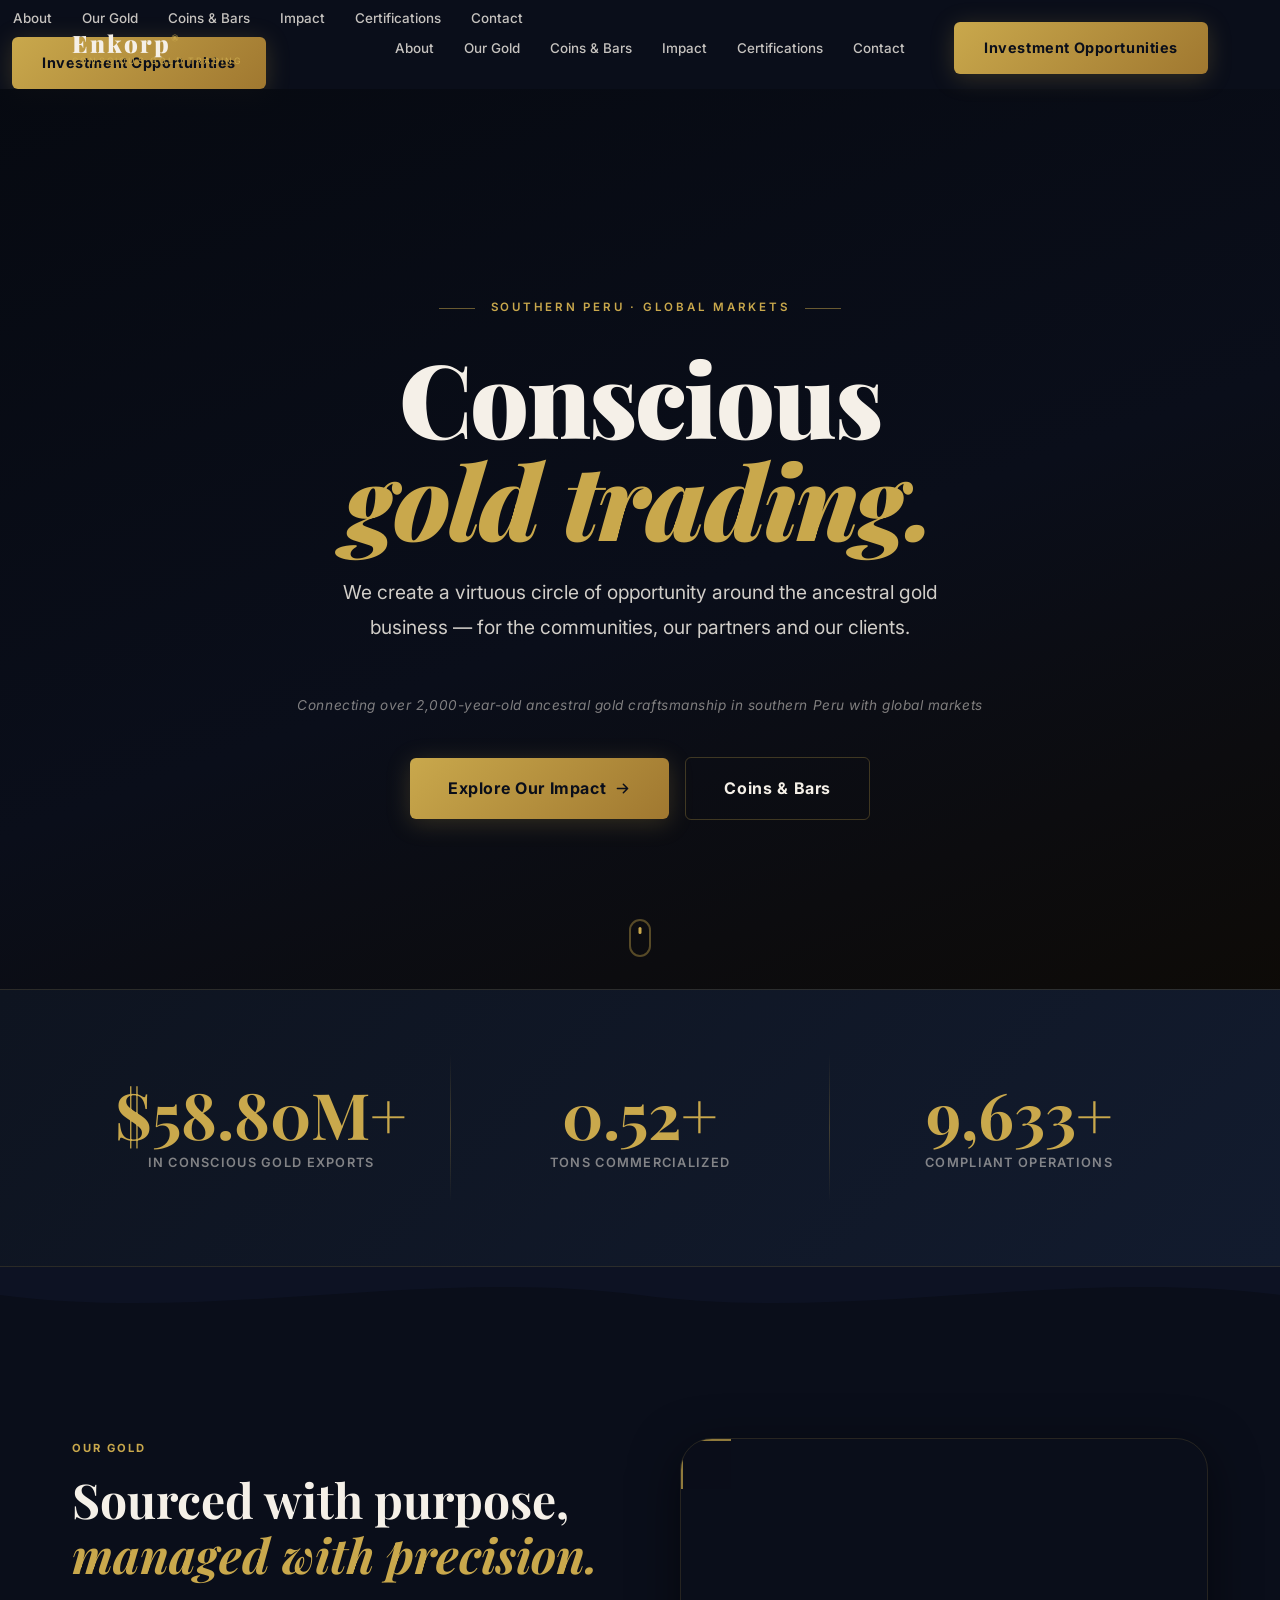
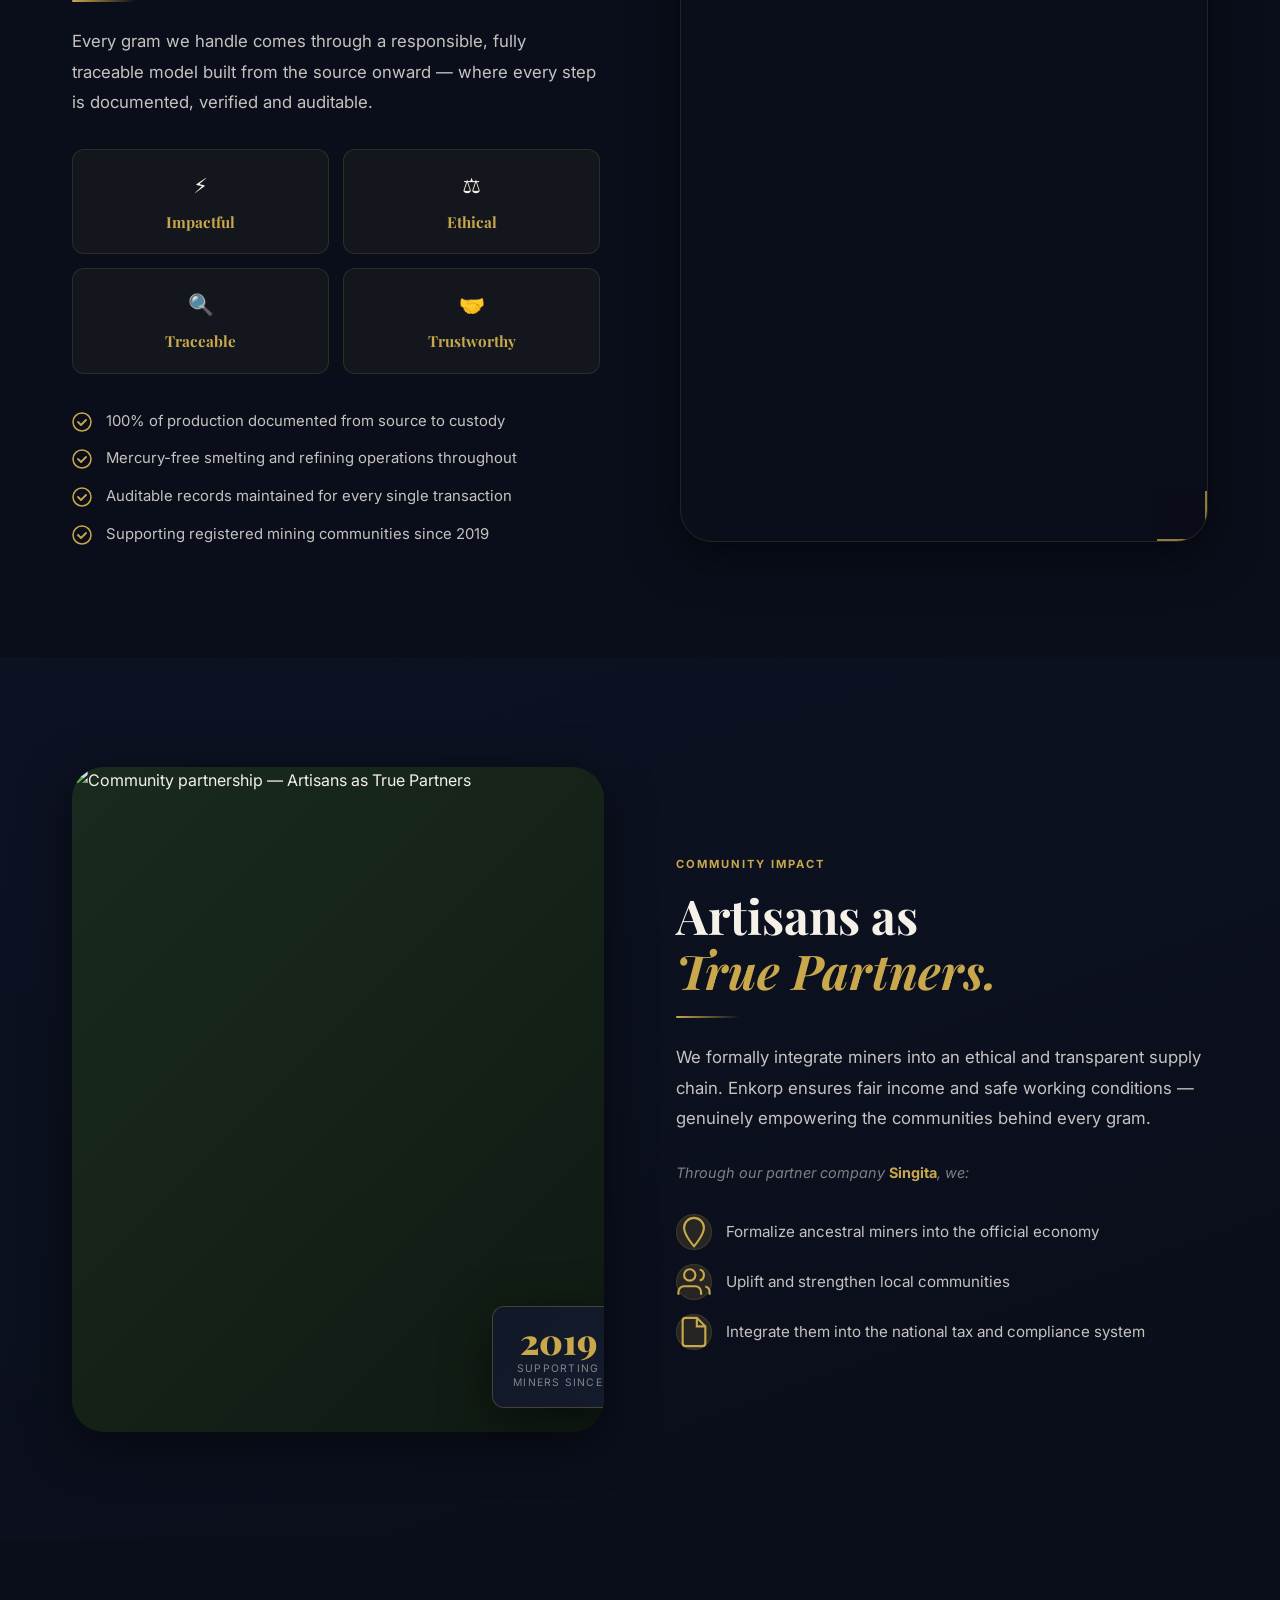
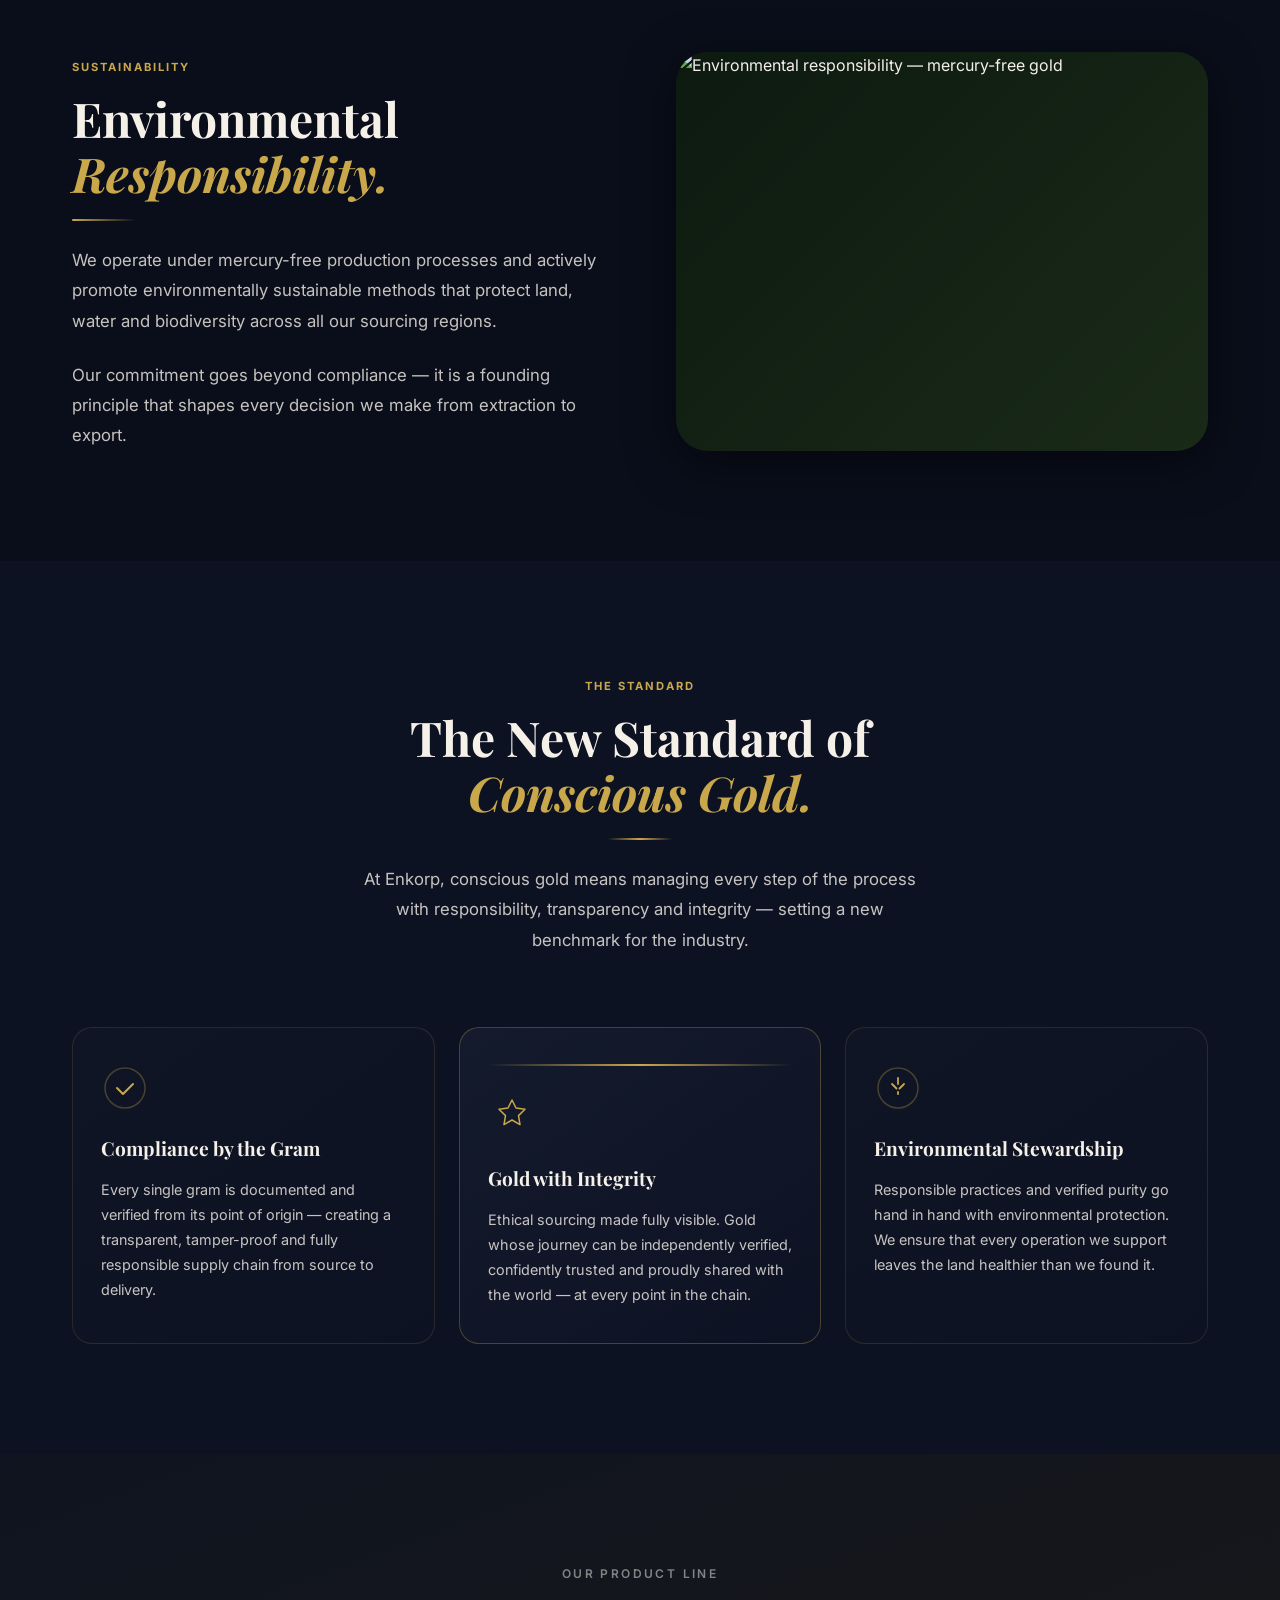
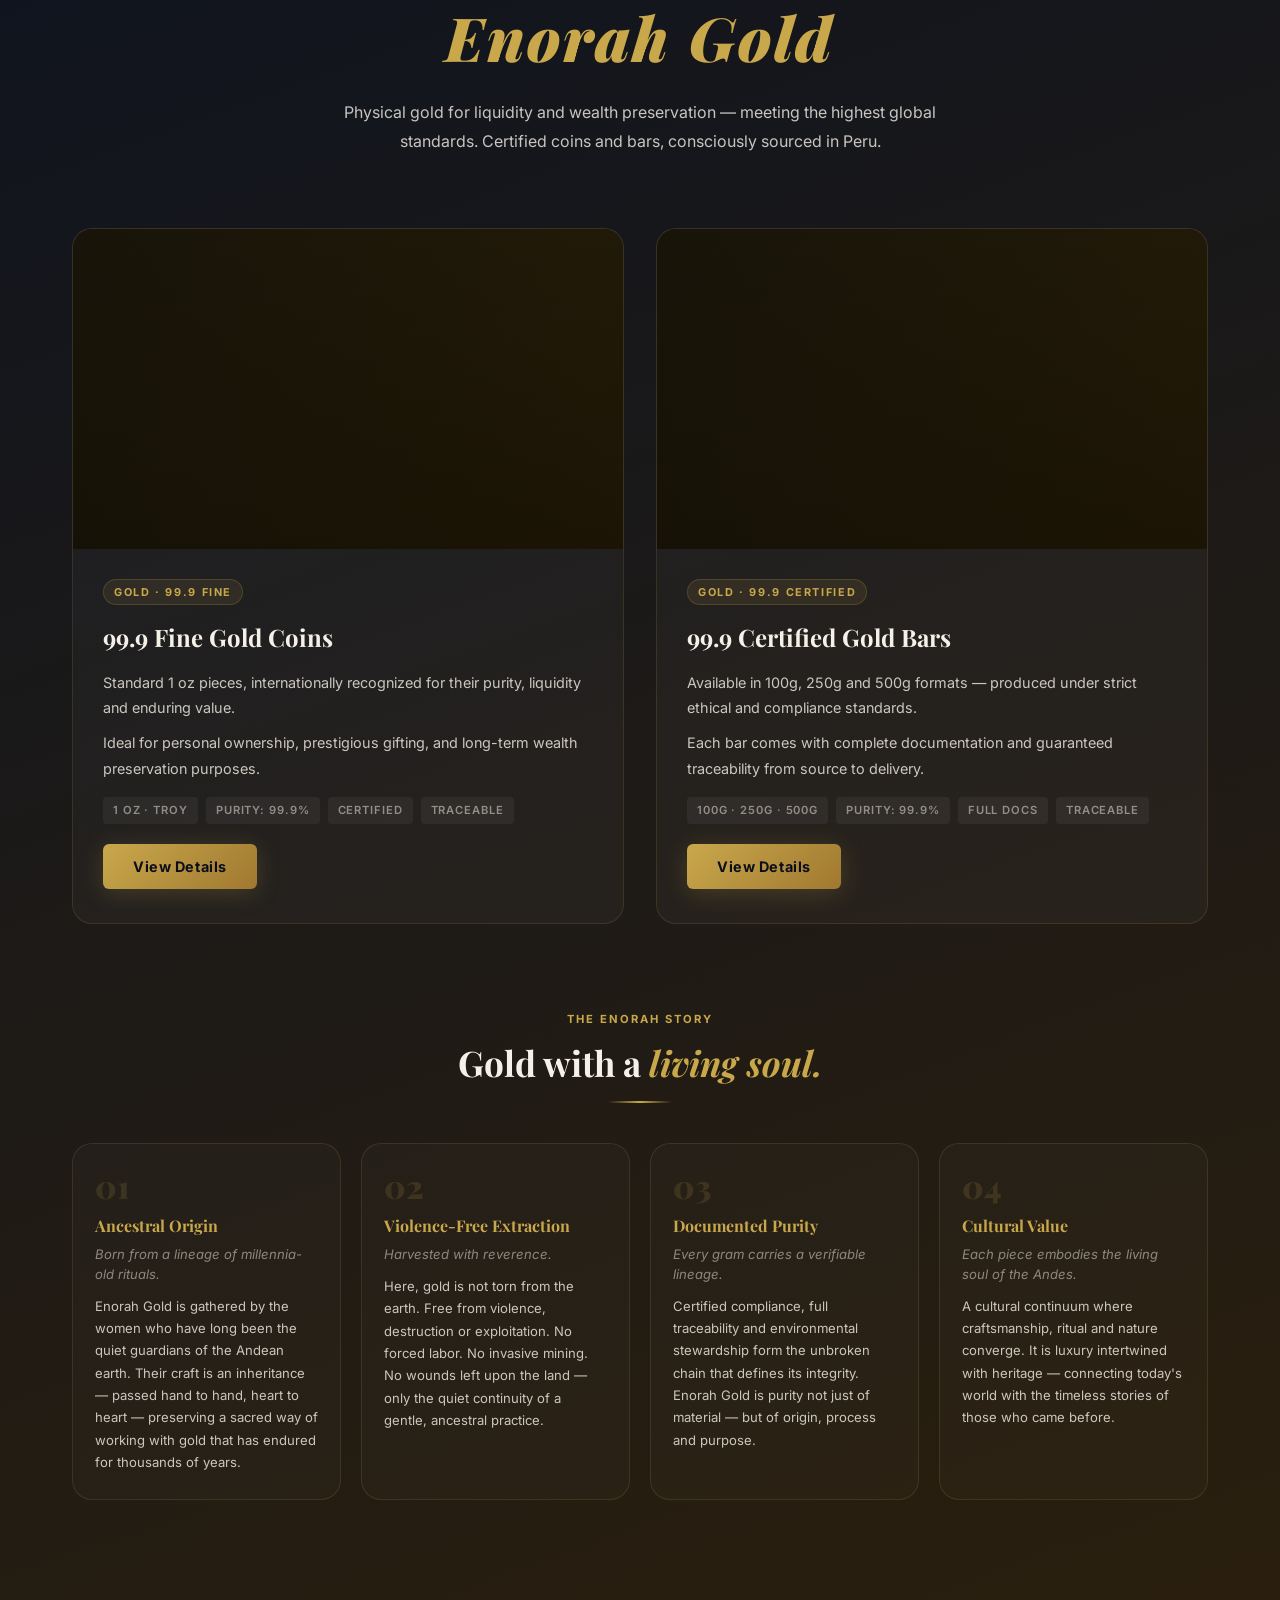
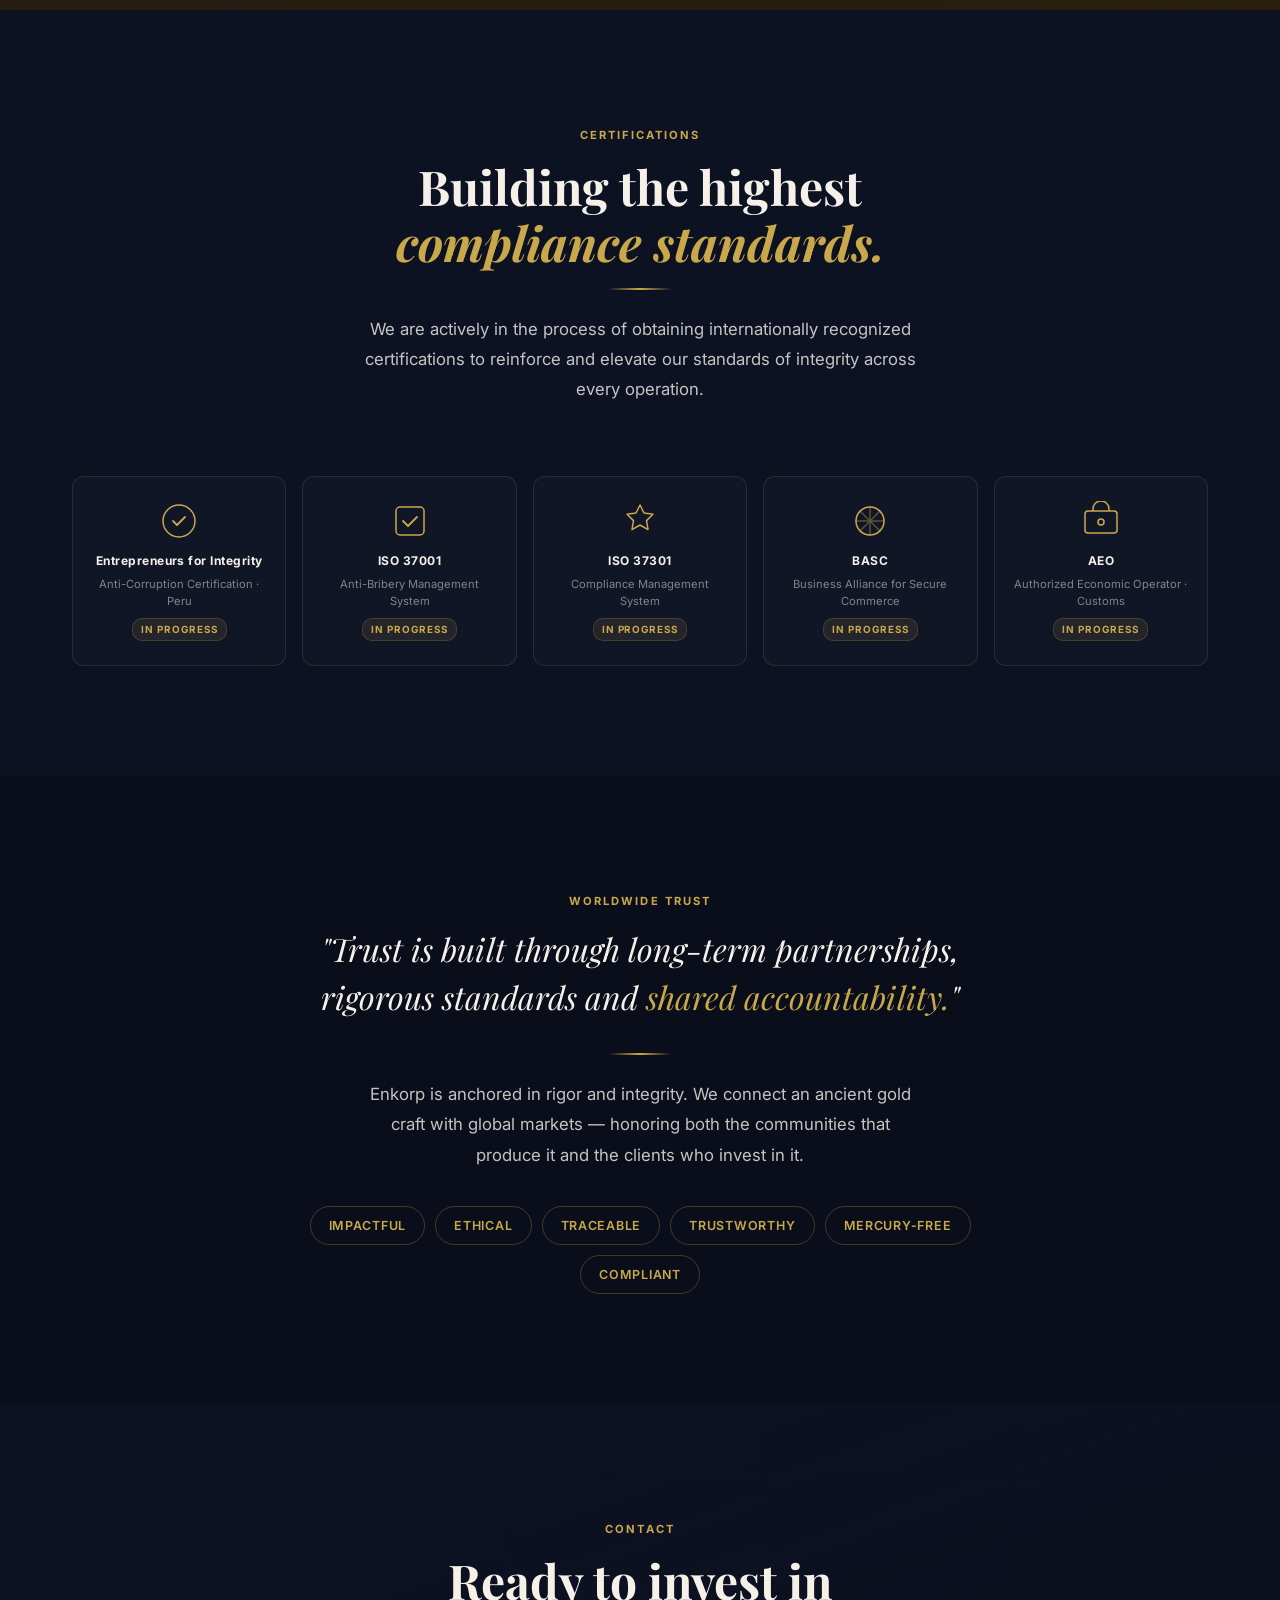
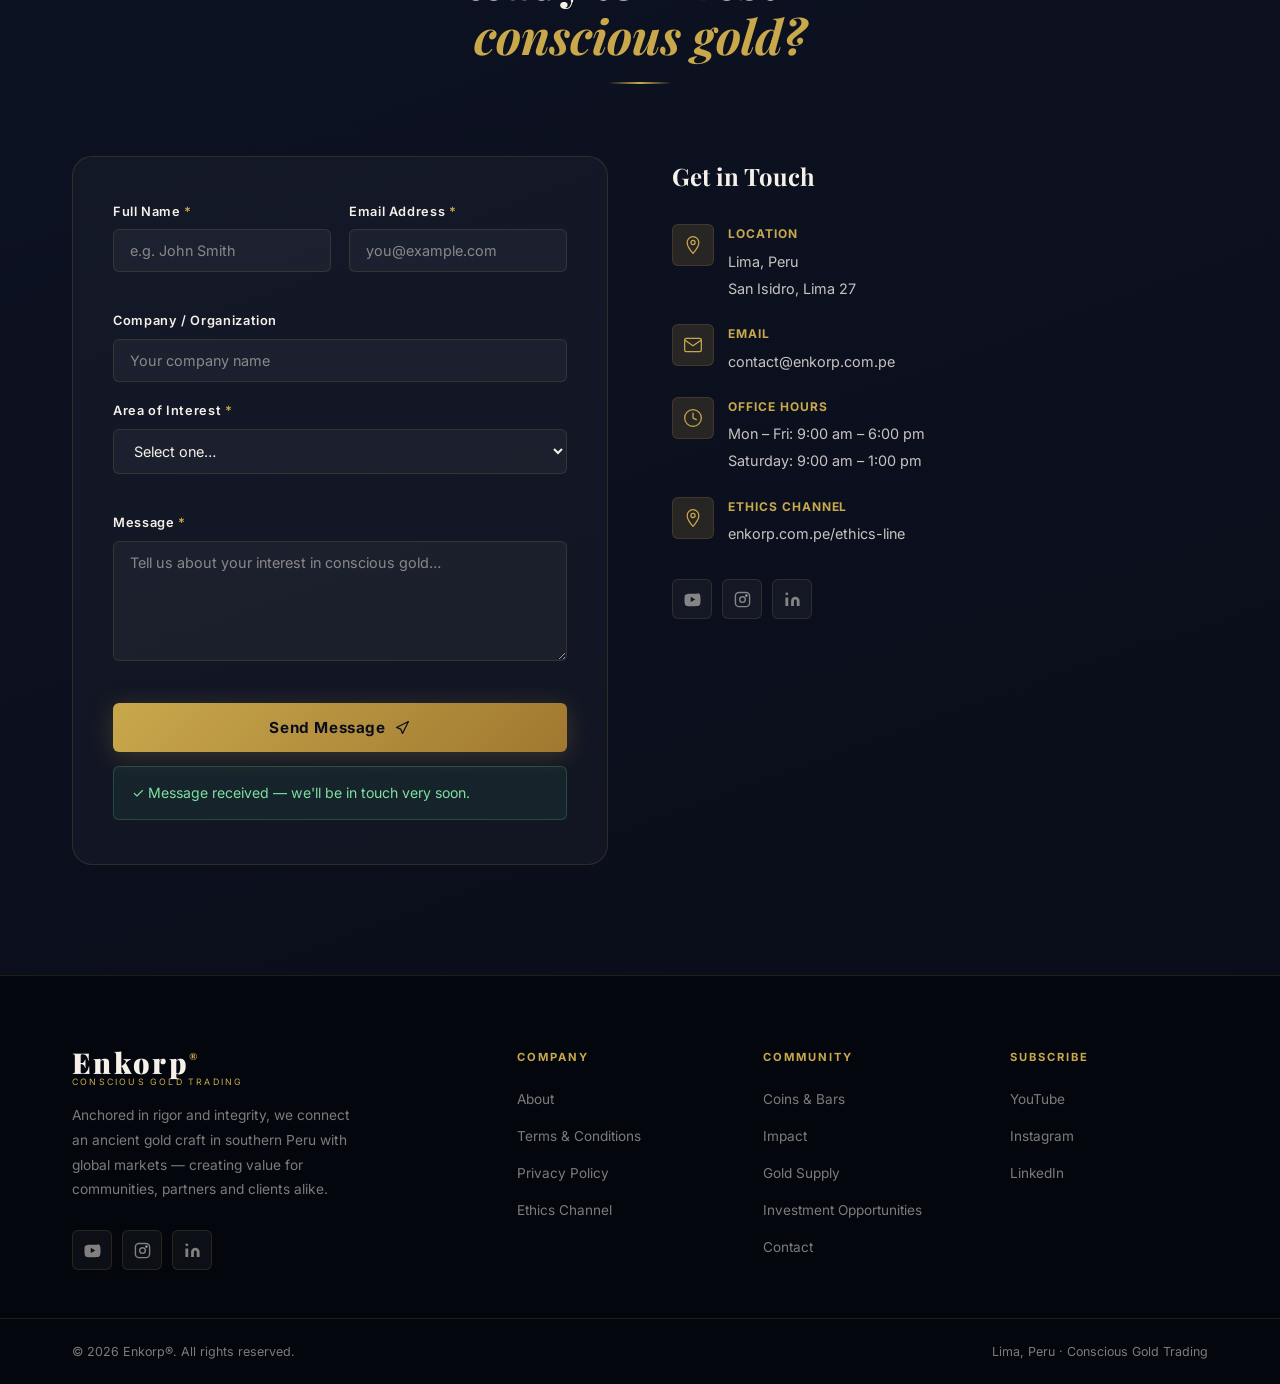
==== commit 2ddf84ec: "Fix product images: use reliable Unsplash IDs with crop params and onerror fallbacks https://claude." ====
--- a/enkorp-standalone.html
+++ b/enkorp-standalone.html
@@ -164,7 +164,8 @@
 .prod-grid{display:grid;grid-template-columns:1fr 1fr;gap:32px;margin-bottom:80px;}
 .prod-card{background:rgba(255,255,255,.03);border:1px solid var(--border);border-radius:var(--r-lg);overflow:hidden;transition:var(--t);}
 .prod-card:hover{border-color:var(--border-mid);transform:translateY(-6px);box-shadow:var(--sc);}
-.prod-img-wrap{height:320px;overflow:hidden;background:linear-gradient(135deg,#111827,#1a2035);}
+.prod-img-wrap{height:320px;overflow:hidden;background:linear-gradient(135deg,#1a160a,#2a1f08);position:relative;}
+.prod-img-wrap::after{content:'';position:absolute;inset:0;background:linear-gradient(to bottom,rgba(0,0,0,.08),rgba(10,8,2,.45));pointer-events:none;z-index:1;}
 .prod-img{width:100%;height:100%;object-fit:cover;max-width:none;transition:transform .5s ease;}
 .prod-card:hover .prod-img{transform:scale(1.06);}
 .prod-body{padding:28px 30px 34px;}
@@ -356,7 +357,7 @@
 <!-- HERO -->
 <section class="hero" id="home">
   <div class="hero-bg">
-    <img class="hero-img" src="https://images.unsplash.com/photo-1610375461246-83df859d849d?w=1920&q=80" alt="Gold bars — conscious gold trading" loading="eager" fetchpriority="high"/>
+    <img class="hero-img" src="https://images.unsplash.com/photo-1618160702438-9b02ab6515c9?w=1920&q=80&fit=crop&crop=entropy" alt="Gold bars — conscious gold trading" loading="eager" fetchpriority="high" onerror="this.style.opacity='0'"/>
     <div class="hero-ov"></div>
     <div class="hero-particles" id="heroParticles"></div>
   </div>
@@ -436,7 +437,7 @@
       </div>
       <div class="reveal">
         <div class="og-img-wrap">
-          <img class="og-img" src="https://images.unsplash.com/photo-1624365168968-f283d506c6b6?w=800&q=80" alt="Fine gold coins — 99.9 purity" loading="lazy"/>
+          <img class="og-img" src="https://images.unsplash.com/photo-1611974789855-9c2a0a7236a3?w=800&q=80&fit=crop&crop=entropy" alt="Fine gold coins — 99.9 purity" loading="lazy" onerror="this.style.opacity='0'"/>
         </div>
       </div>
     </div>
@@ -541,7 +542,7 @@
     <div class="prod-grid">
       <article class="prod-card reveal">
         <div class="prod-img-wrap">
-          <img class="prod-img" src="https://images.unsplash.com/photo-1624365168968-f283d506c6b6?w=800&q=80" alt="99.9 Fine Gold Coins — 1 oz" loading="lazy"/>
+          <img class="prod-img" src="https://images.unsplash.com/photo-1611974789855-9c2a0a7236a3?w=800&q=80&fit=crop&crop=entropy" alt="99.9 Fine Gold Coins — 1 oz" loading="lazy" onerror="this.style.opacity='0'"/>
         </div>
         <div class="prod-body">
           <span class="prod-label">Gold · 99.9 Fine</span>
@@ -556,7 +557,7 @@
       </article>
       <article class="prod-card reveal">
         <div class="prod-img-wrap">
-          <img class="prod-img" src="https://images.unsplash.com/photo-1610375461246-83df859d849d?w=800&q=80" alt="99.9 Certified Gold Bars — 100g to 500g" loading="lazy"/>
+          <img class="prod-img" src="https://images.unsplash.com/photo-1618160702438-9b02ab6515c9?w=800&q=80&fit=crop&crop=entropy" alt="99.9 Certified Gold Bars — 100g to 500g" loading="lazy" onerror="this.style.opacity='0'"/>
         </div>
         <div class="prod-body">
           <span class="prod-label">Gold · 99.9 Certified</span>
@@ -820,14 +821,14 @@
 // Product modal data
 const PRODUCTS={
   coins:{
-    img:'https://images.unsplash.com/photo-1624365168968-f283d506c6b6?w=800&q=80',
+    img:'https://images.unsplash.com/photo-1611974789855-9c2a0a7236a3?w=800&q=80&fit=crop&crop=entropy',
     tag:'Enorah Gold · 99.9 Fine',
     title:'99.9 Fine Gold Coins',
     desc:"Standard 1 oz troy pieces internationally recognized for their purity, liquidity and enduring value. Ideal for personal ownership, prestigious gifting and long-term wealth preservation. Each coin is consciously sourced through Enkorp's traceable supply chain from ancestral mining communities in southern Peru.",
     specs:[['Weight','1 oz troy (31.1g)'],['Purity','99.9% Fine Gold'],['Origin','Southern Peru'],['Supply Chain','Fully traceable'],['Documentation','Complete provenance cert.'],['Use','Investment & gifting']]
   },
   bars:{
-    img:'https://images.unsplash.com/photo-1610375461246-83df859d849d?w=800&q=80',
+    img:'https://images.unsplash.com/photo-1618160702438-9b02ab6515c9?w=800&q=80&fit=crop&crop=entropy',
     tag:'Enorah Gold · 99.9 Certified',
     title:'99.9 Certified Gold Bars',
     desc:'Available in 100g, 250g and 500g formats, produced under strict ethical and compliance standards. Each bar comes with complete documentation and guaranteed traceability — from the ancestral mining communities in Peru all the way to your hands.',
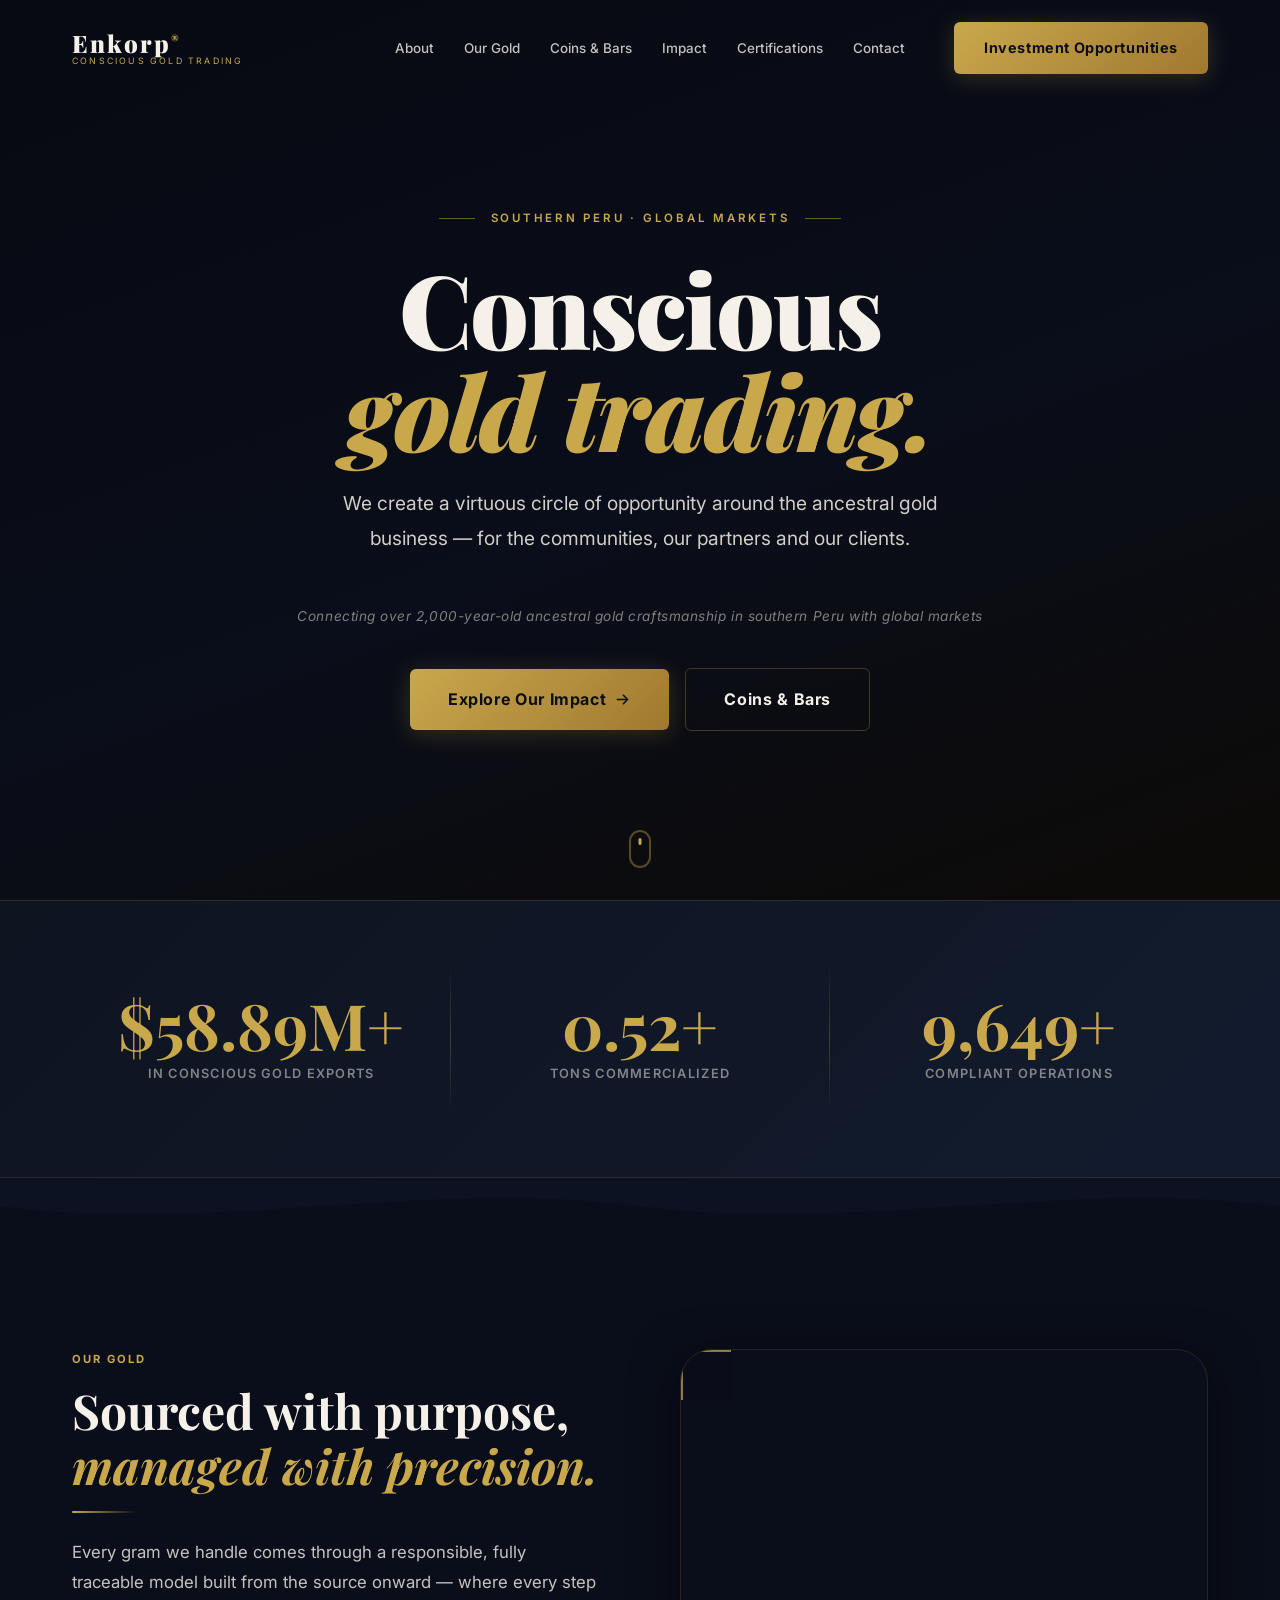
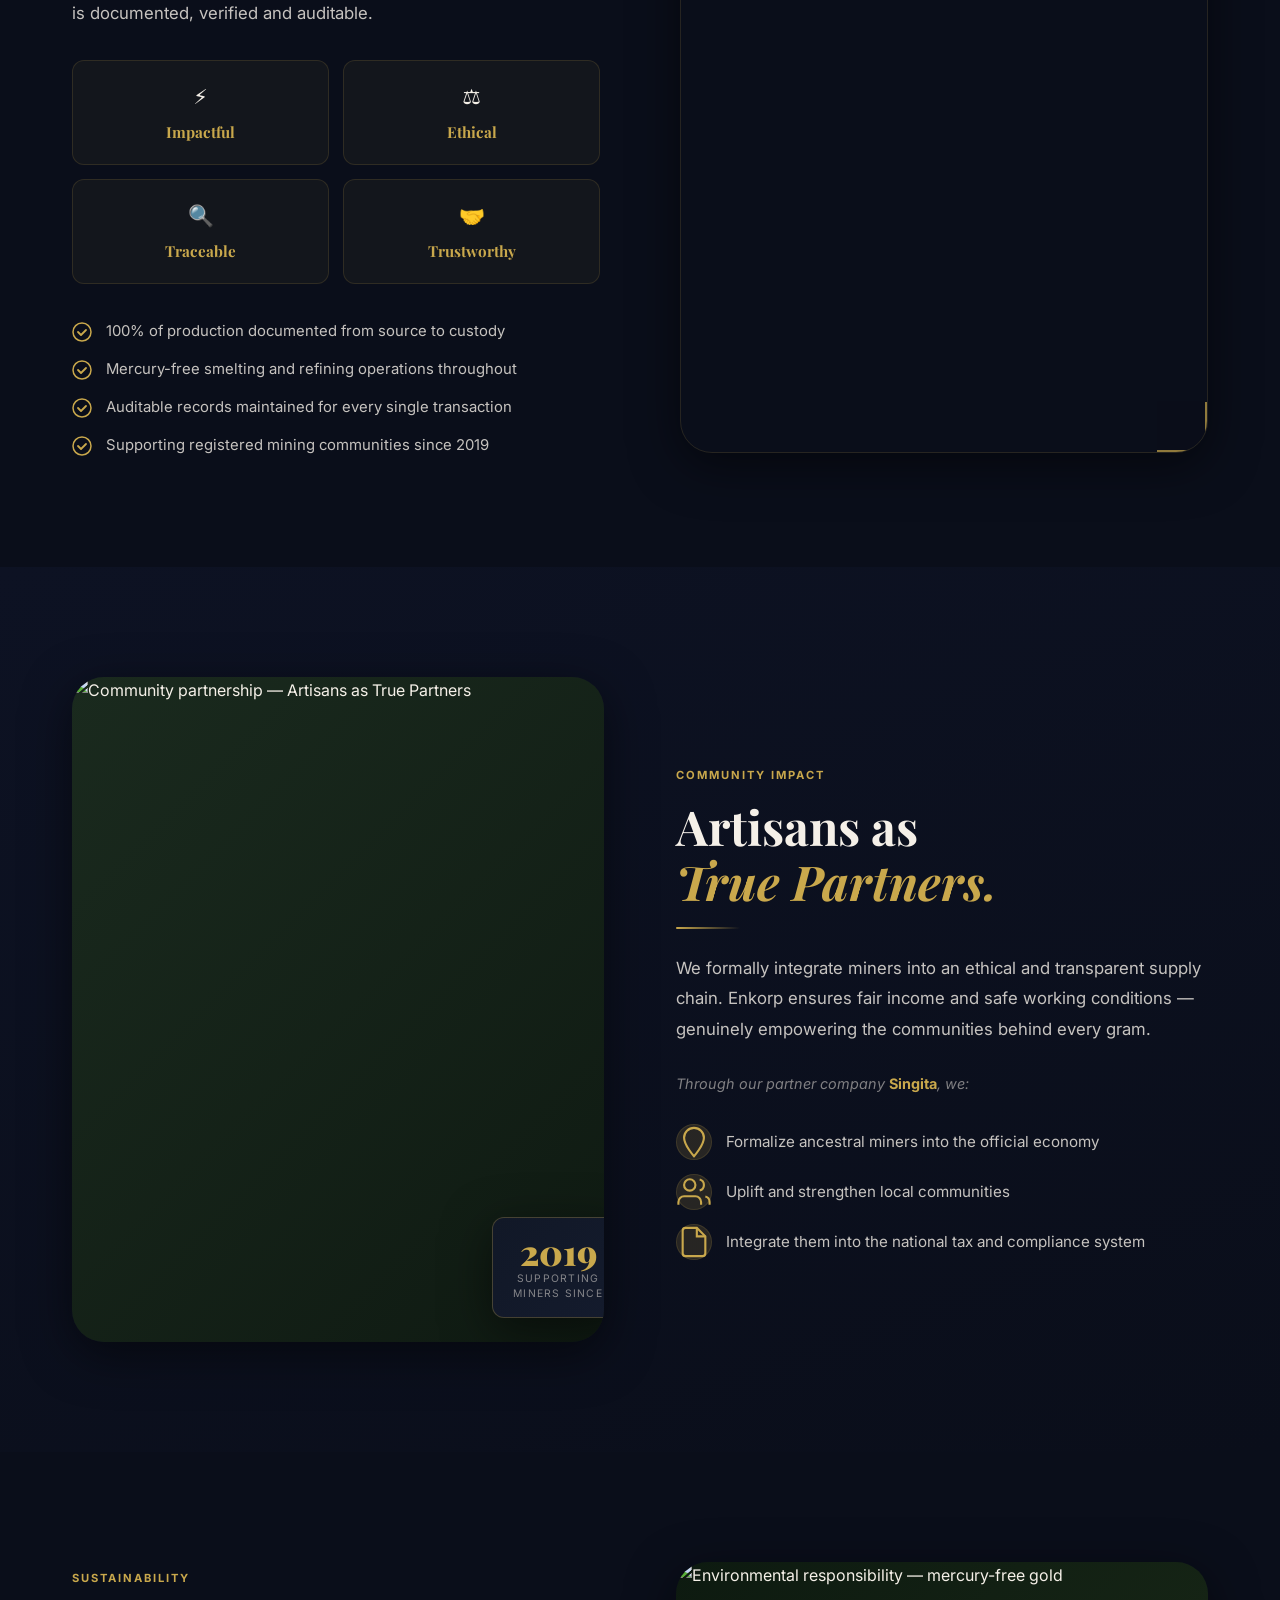
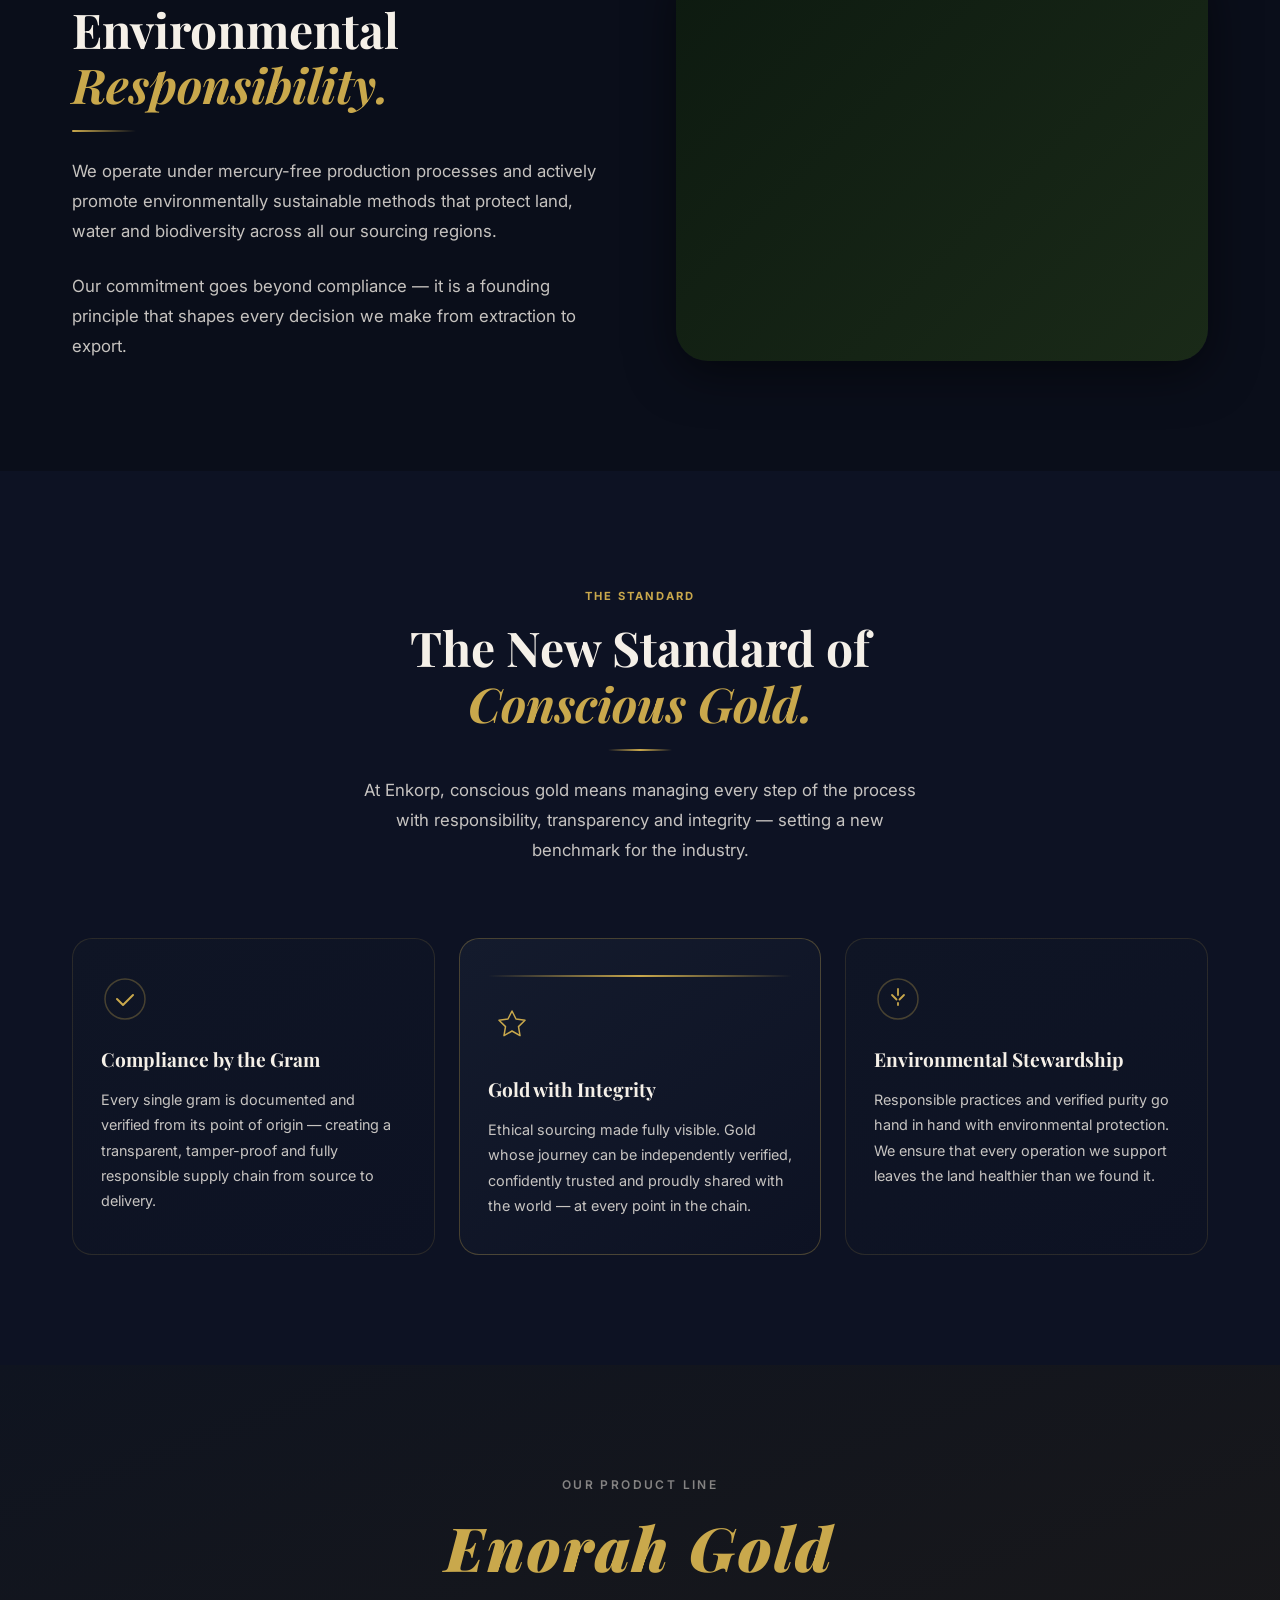
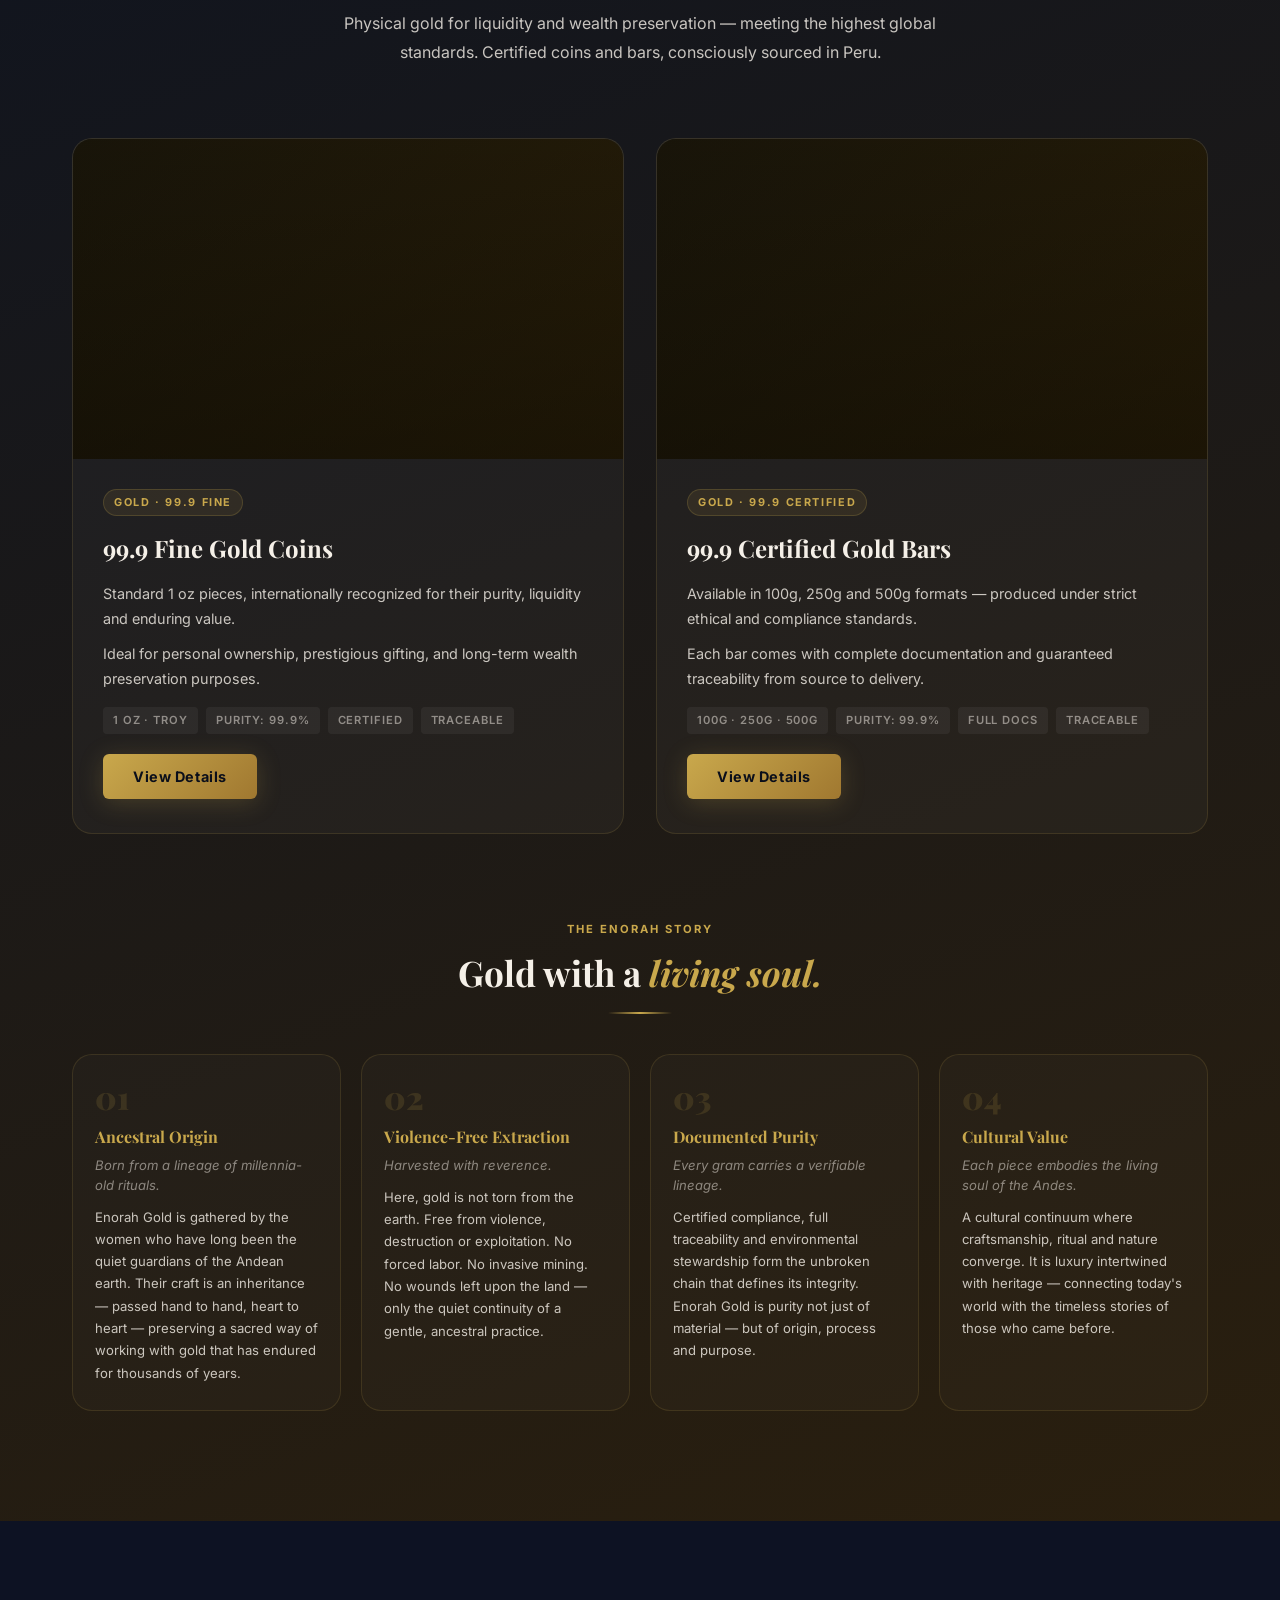
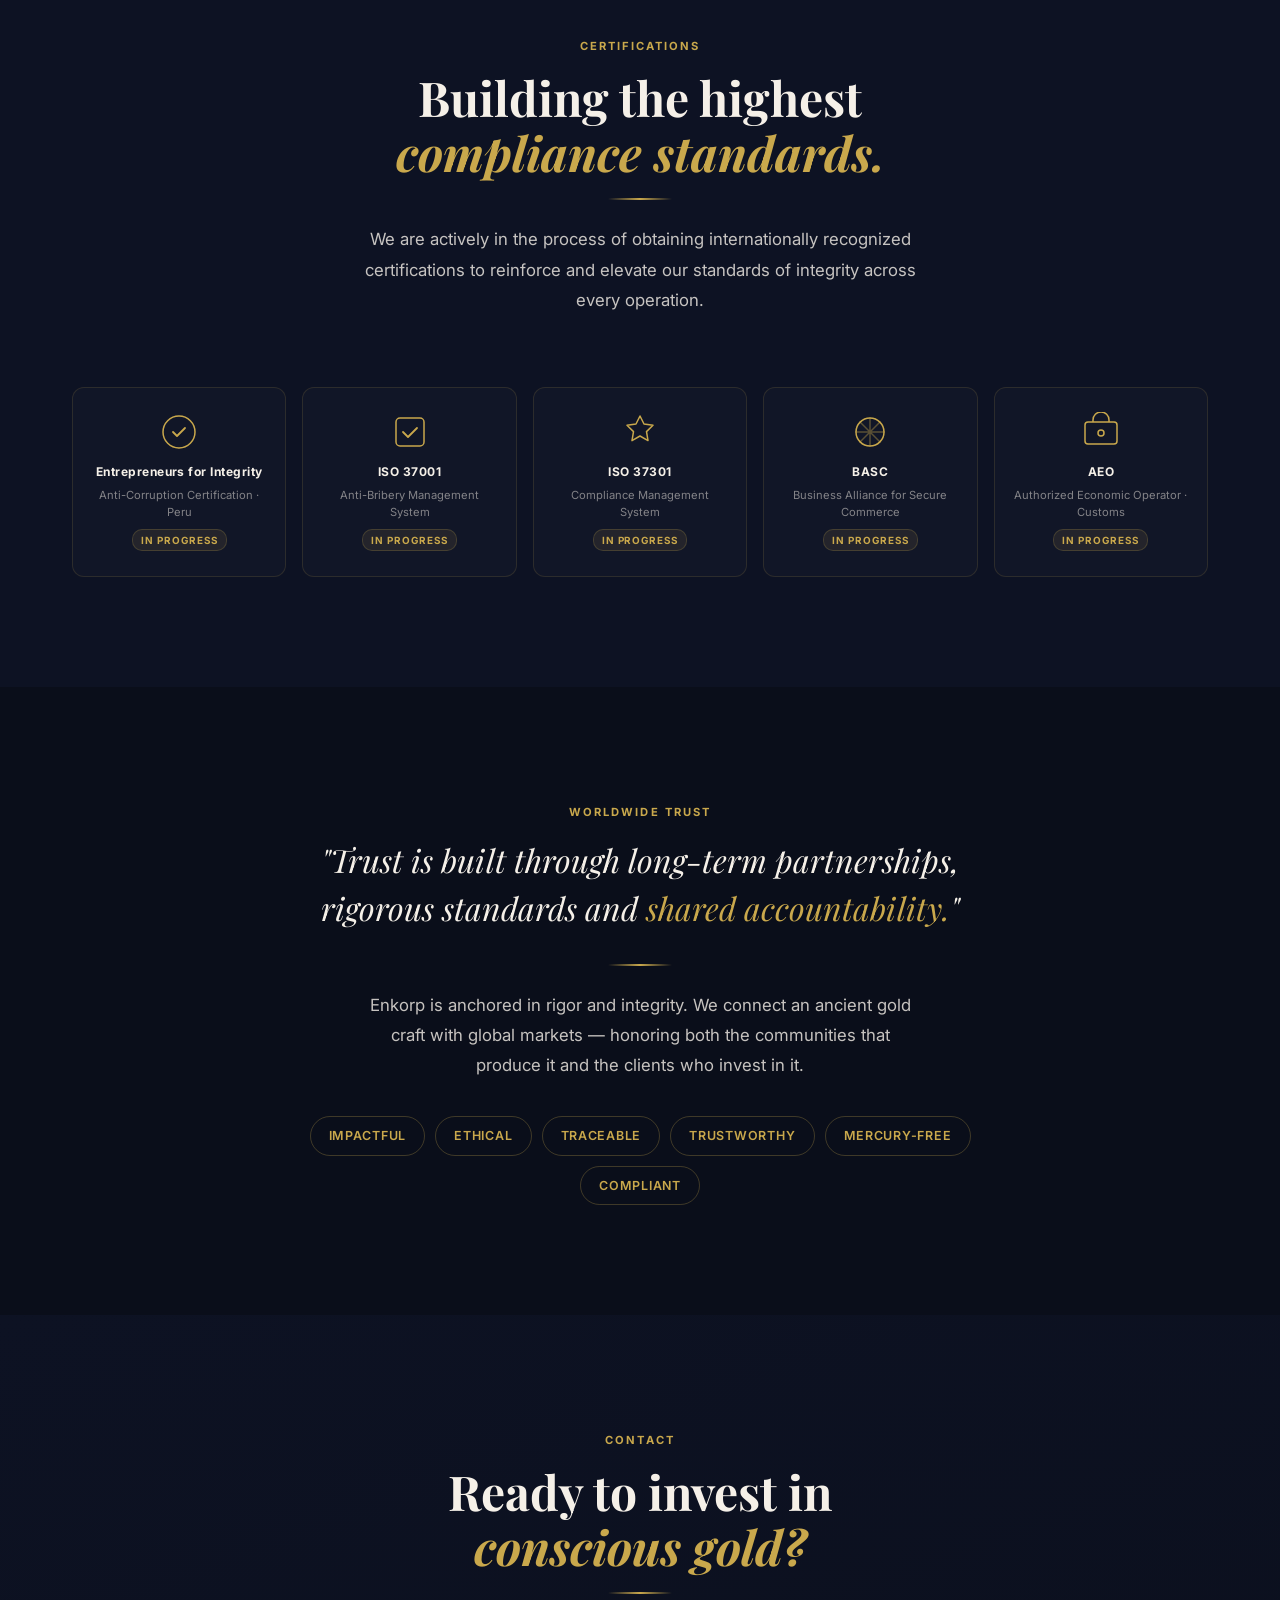
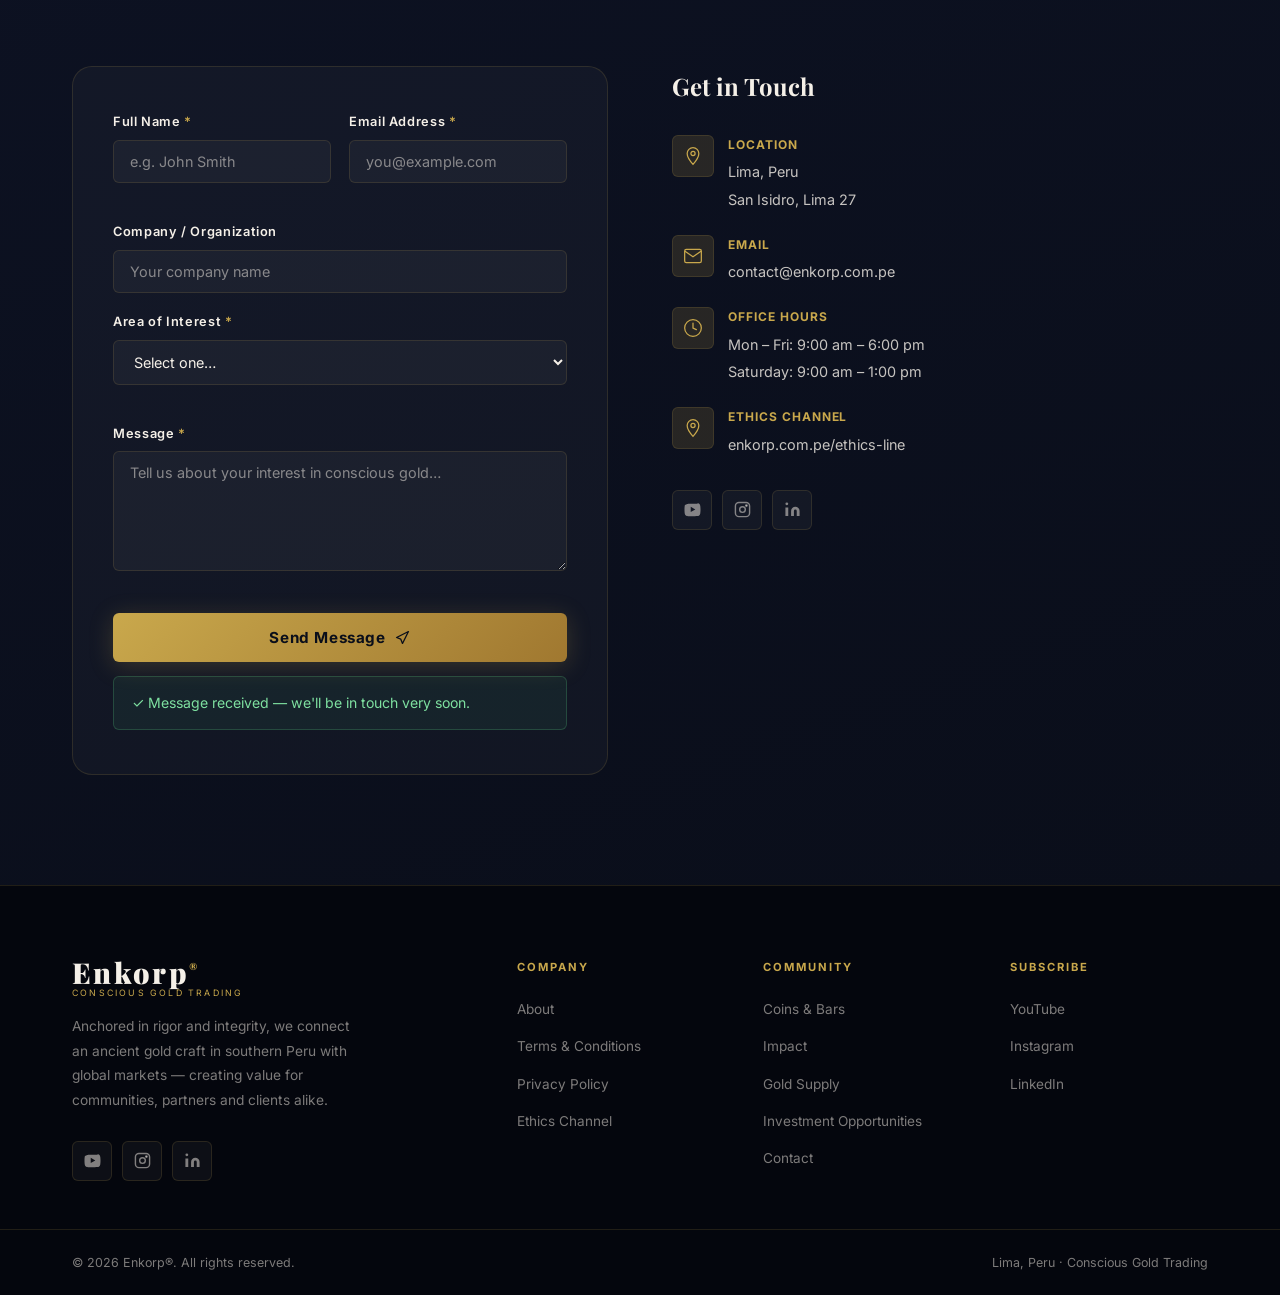
==== commit cf1e00c9: "Fix navbar duplicate on desktop and replace birthday cake hero image - Add display:none to nav-menu-" ====
--- a/enkorp-standalone.html
+++ b/enkorp-standalone.html
@@ -68,6 +68,7 @@
 .nav-a:hover,.nav-a.active{color:var(--gold);}
 .nav-a:hover::after,.nav-a.active::after{transform:scaleX(1);}
 .nav-cta{margin-left:12px;}
+.nav-menu-mobile{display:none;}
 .ham{display:none;flex-direction:column;justify-content:center;gap:5px;width:40px;height:40px;background:none;border:1.5px solid var(--border-mid);border-radius:var(--r-sm);cursor:pointer;padding:8px;margin-left:auto;transition:var(--t);}
 .ham:hover{border-color:var(--gold);}
 .ham span{display:block;width:100%;height:1.5px;background:var(--cream);border-radius:2px;transition:var(--t);}
@@ -357,7 +358,7 @@
 <!-- HERO -->
 <section class="hero" id="home">
   <div class="hero-bg">
-    <img class="hero-img" src="https://images.unsplash.com/photo-1618160702438-9b02ab6515c9?w=1920&q=80&fit=crop&crop=entropy" alt="Gold bars — conscious gold trading" loading="eager" fetchpriority="high" onerror="this.style.opacity='0'"/>
+    <img class="hero-img" src="https://images.unsplash.com/photo-1610375461246-83df859d849d?w=1920&q=80&fit=crop&crop=entropy" alt="Gold bars — conscious gold trading" loading="eager" fetchpriority="high" onerror="this.style.opacity='0'"/>
     <div class="hero-ov"></div>
     <div class="hero-particles" id="heroParticles"></div>
   </div>
@@ -557,7 +558,7 @@
       </article>
       <article class="prod-card reveal">
         <div class="prod-img-wrap">
-          <img class="prod-img" src="https://images.unsplash.com/photo-1618160702438-9b02ab6515c9?w=800&q=80&fit=crop&crop=entropy" alt="99.9 Certified Gold Bars — 100g to 500g" loading="lazy" onerror="this.style.opacity='0'"/>
+          <img class="prod-img" src="https://images.unsplash.com/photo-1610375461246-83df859d849d?w=800&q=80&fit=crop&crop=entropy" alt="99.9 Certified Gold Bars — 100g to 500g" loading="lazy" onerror="this.style.opacity='0'"/>
         </div>
         <div class="prod-body">
           <span class="prod-label">Gold · 99.9 Certified</span>
@@ -828,7 +829,7 @@
     specs:[['Weight','1 oz troy (31.1g)'],['Purity','99.9% Fine Gold'],['Origin','Southern Peru'],['Supply Chain','Fully traceable'],['Documentation','Complete provenance cert.'],['Use','Investment & gifting']]
   },
   bars:{
-    img:'https://images.unsplash.com/photo-1618160702438-9b02ab6515c9?w=800&q=80&fit=crop&crop=entropy',
+    img:'https://images.unsplash.com/photo-1610375461246-83df859d849d?w=800&q=80&fit=crop&crop=entropy',
     tag:'Enorah Gold · 99.9 Certified',
     title:'99.9 Certified Gold Bars',
     desc:'Available in 100g, 250g and 500g formats, produced under strict ethical and compliance standards. Each bar comes with complete documentation and guaranteed traceability — from the ancestral mining communities in Peru all the way to your hands.',
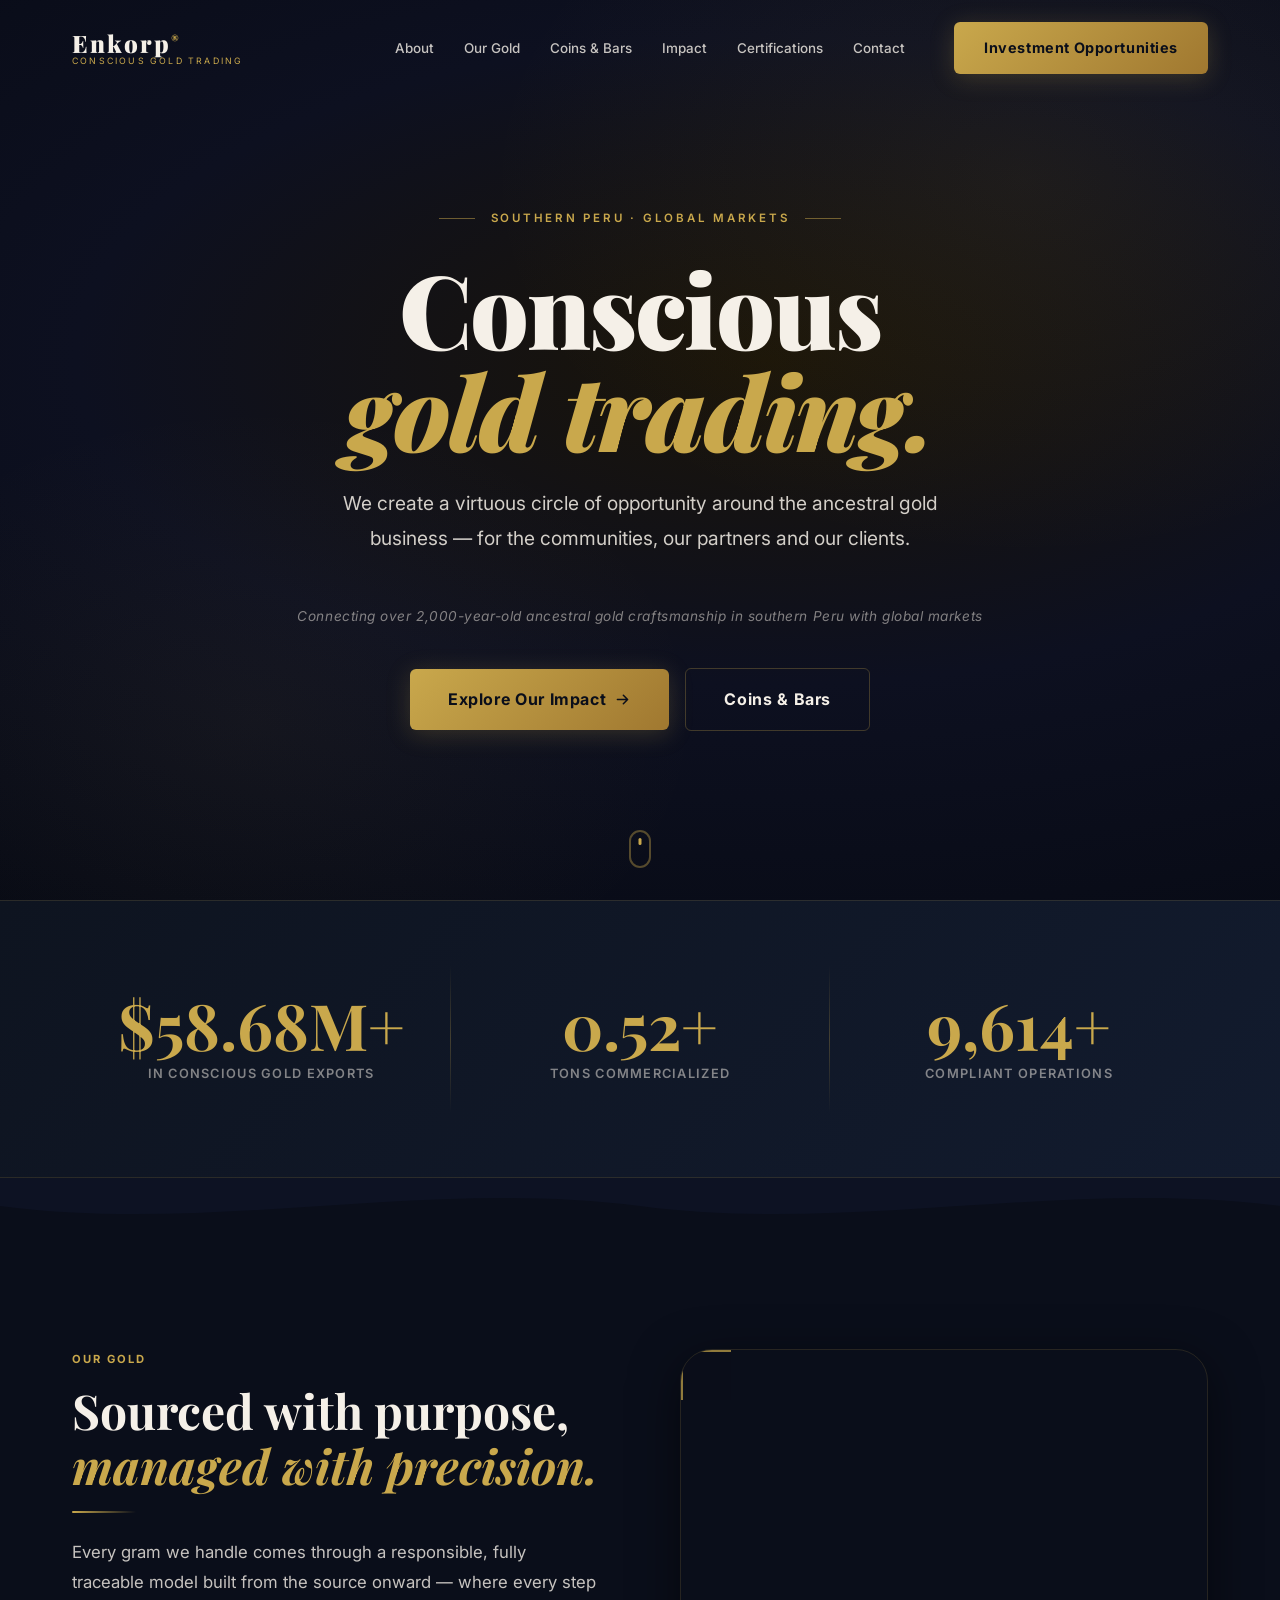
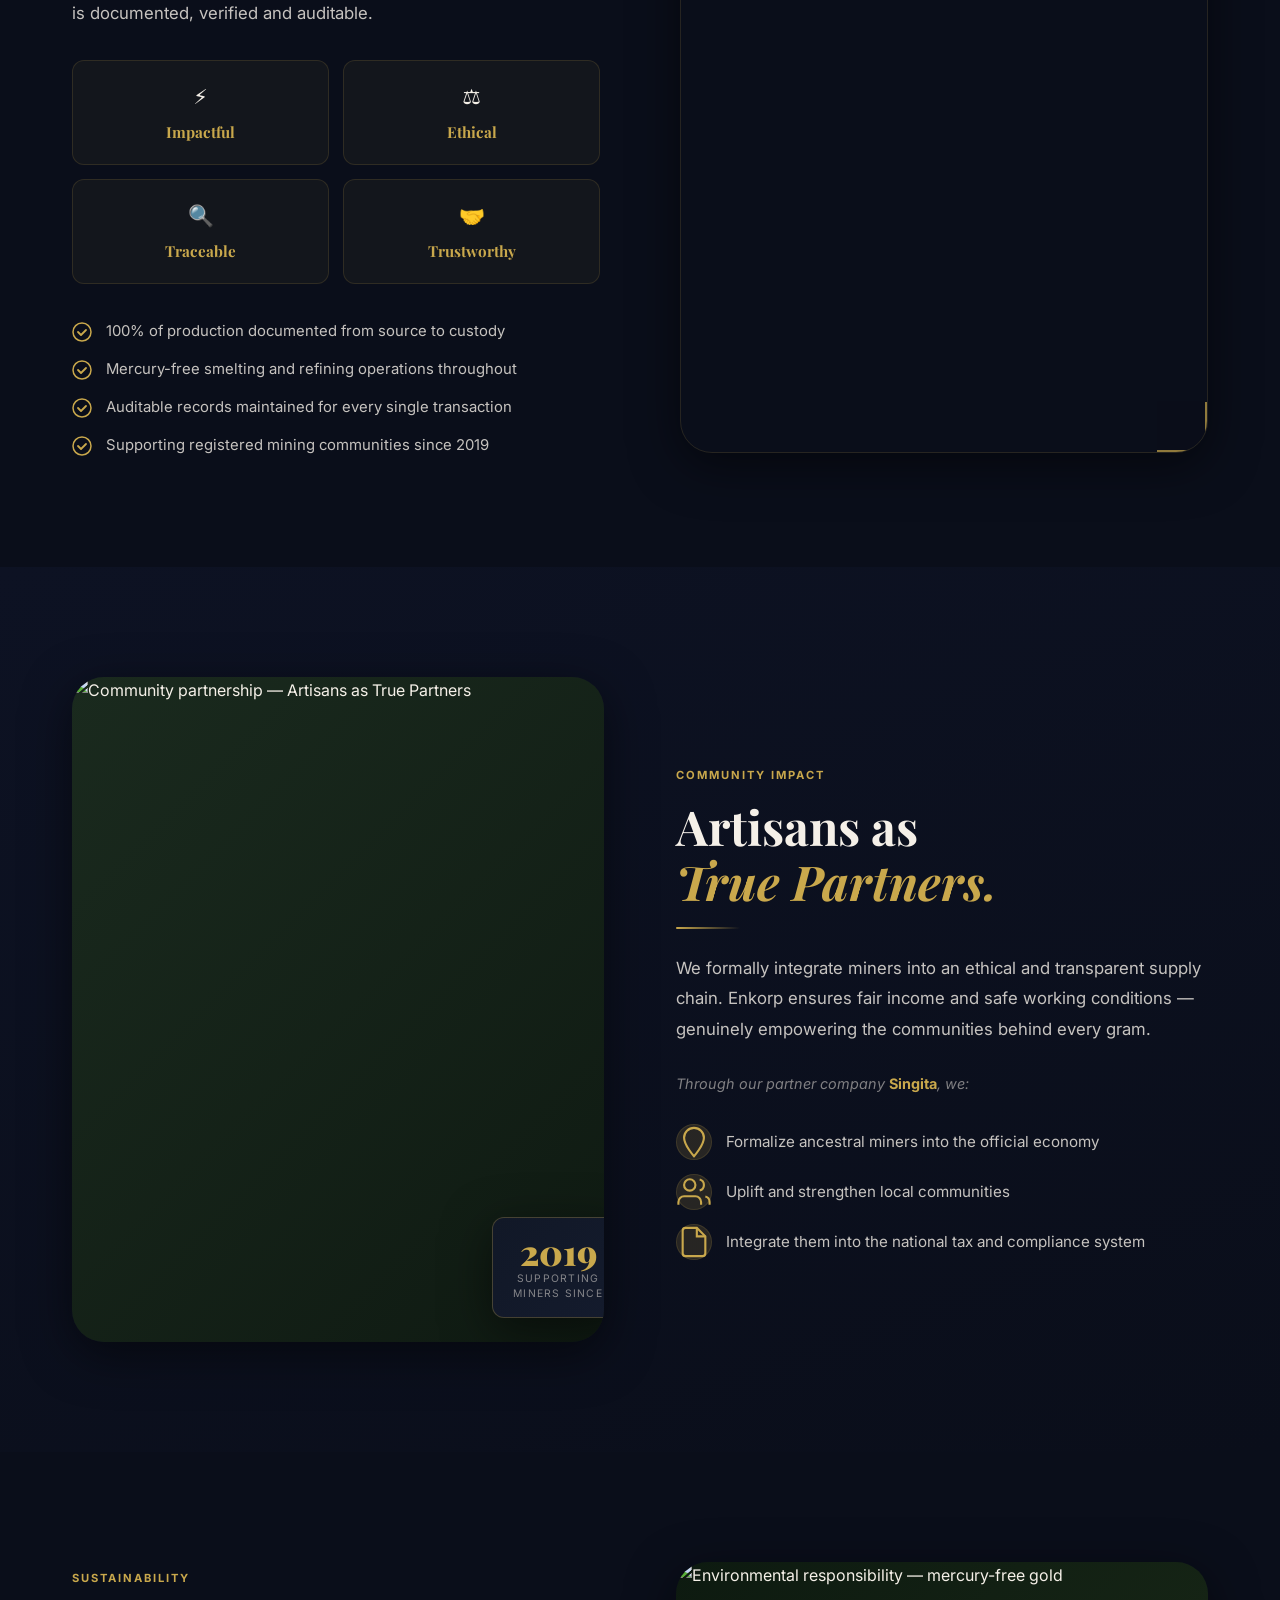
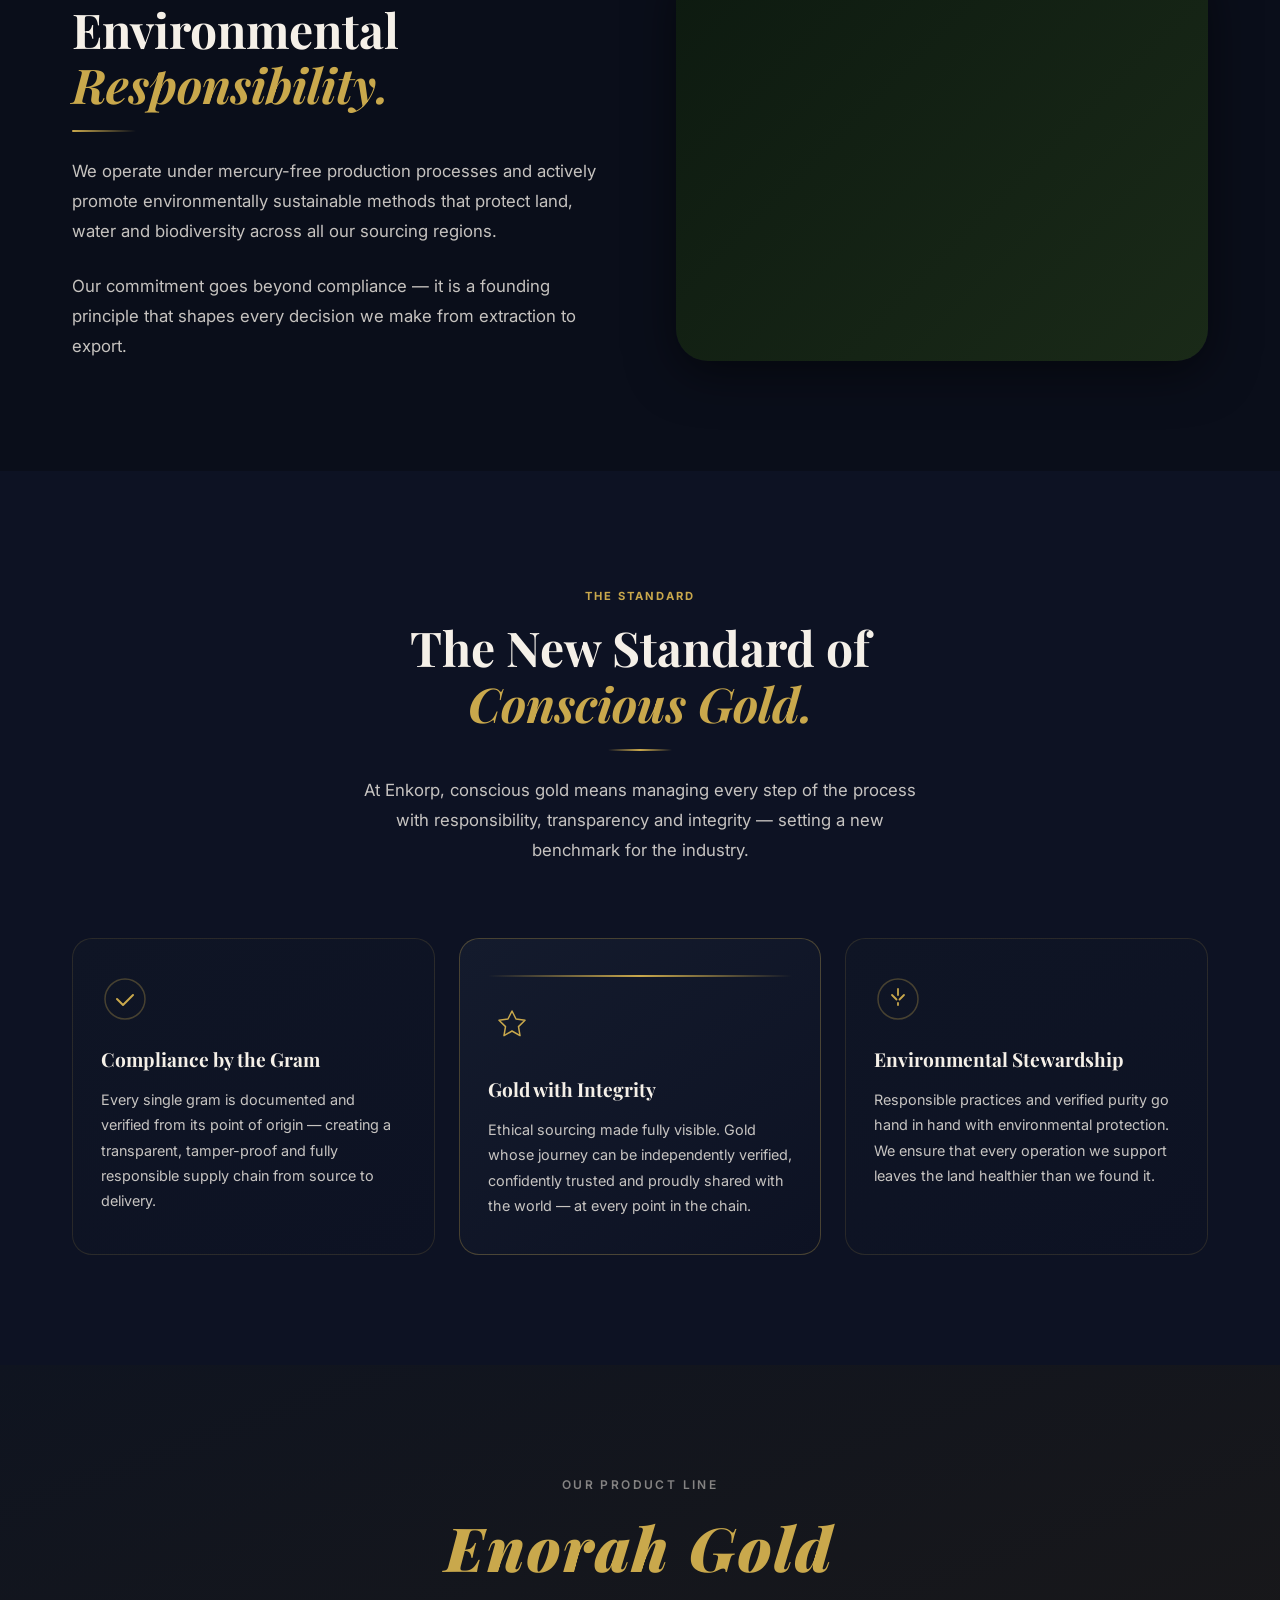
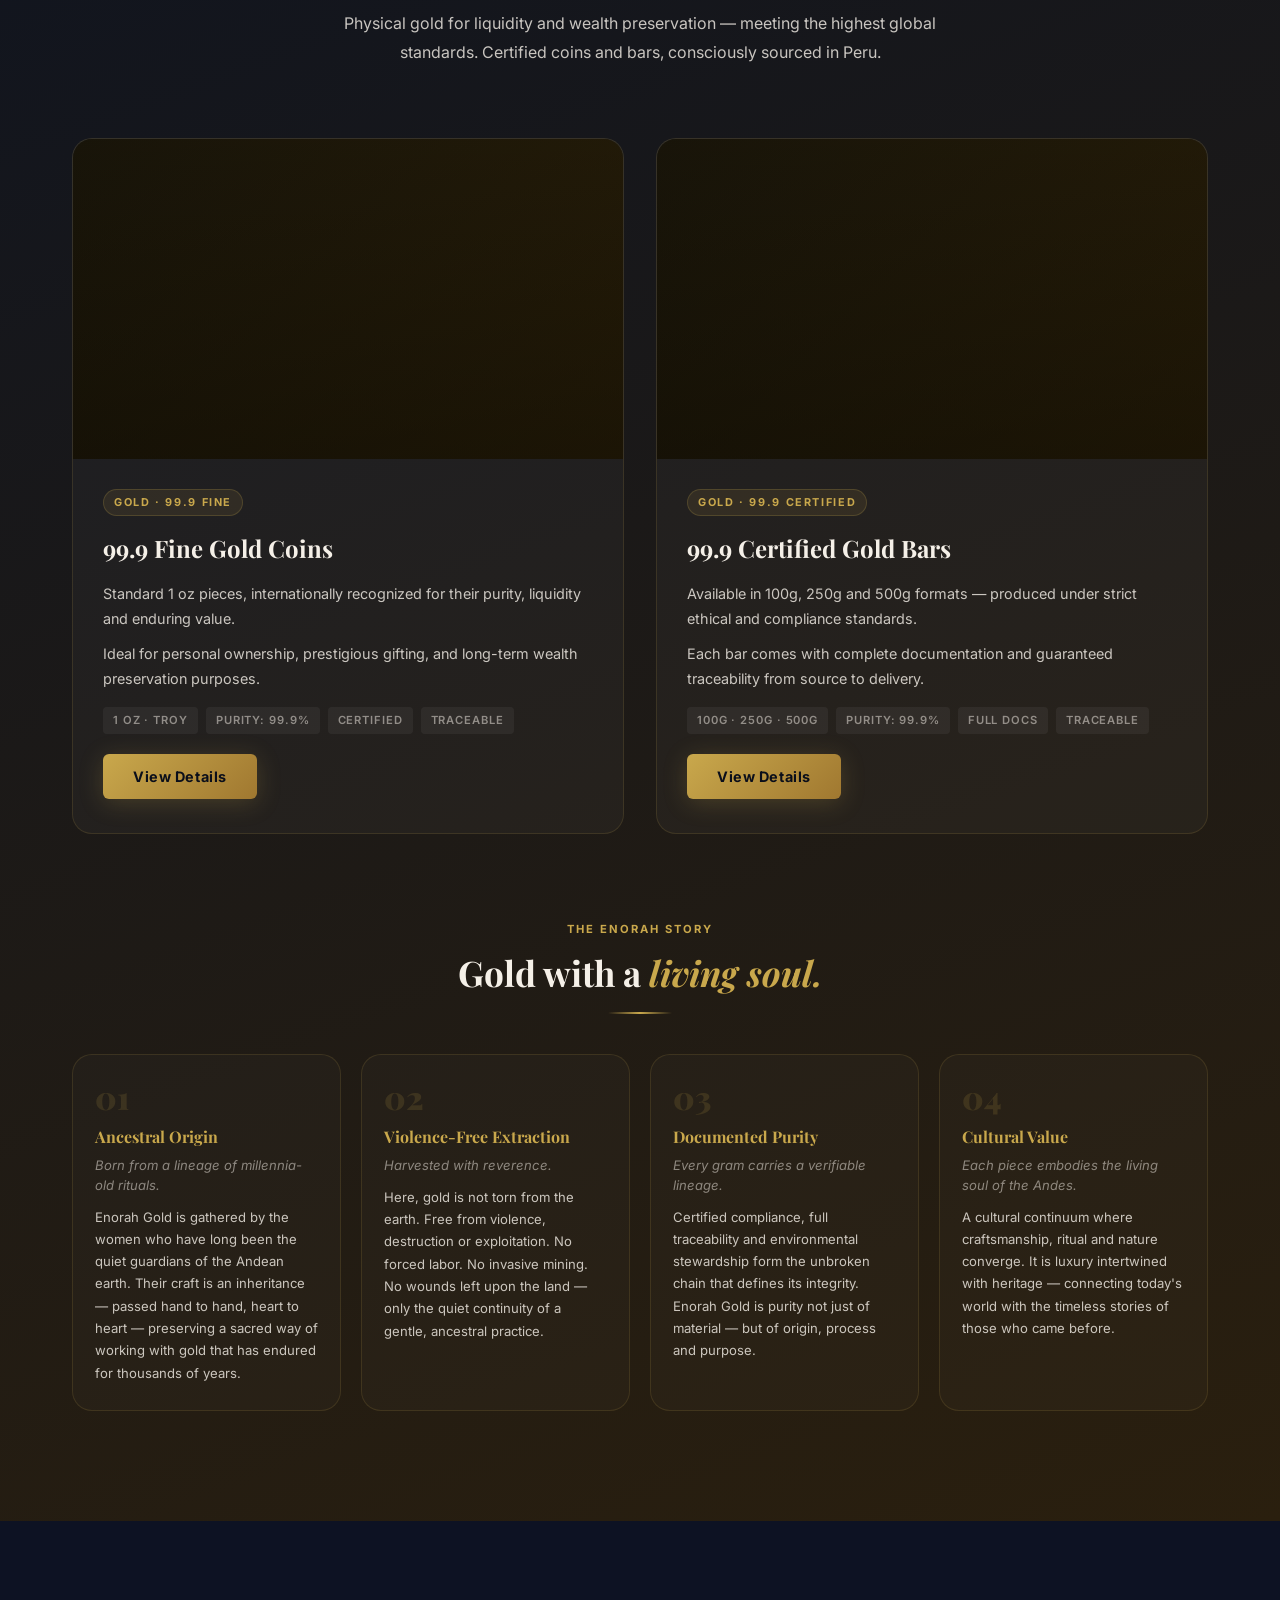
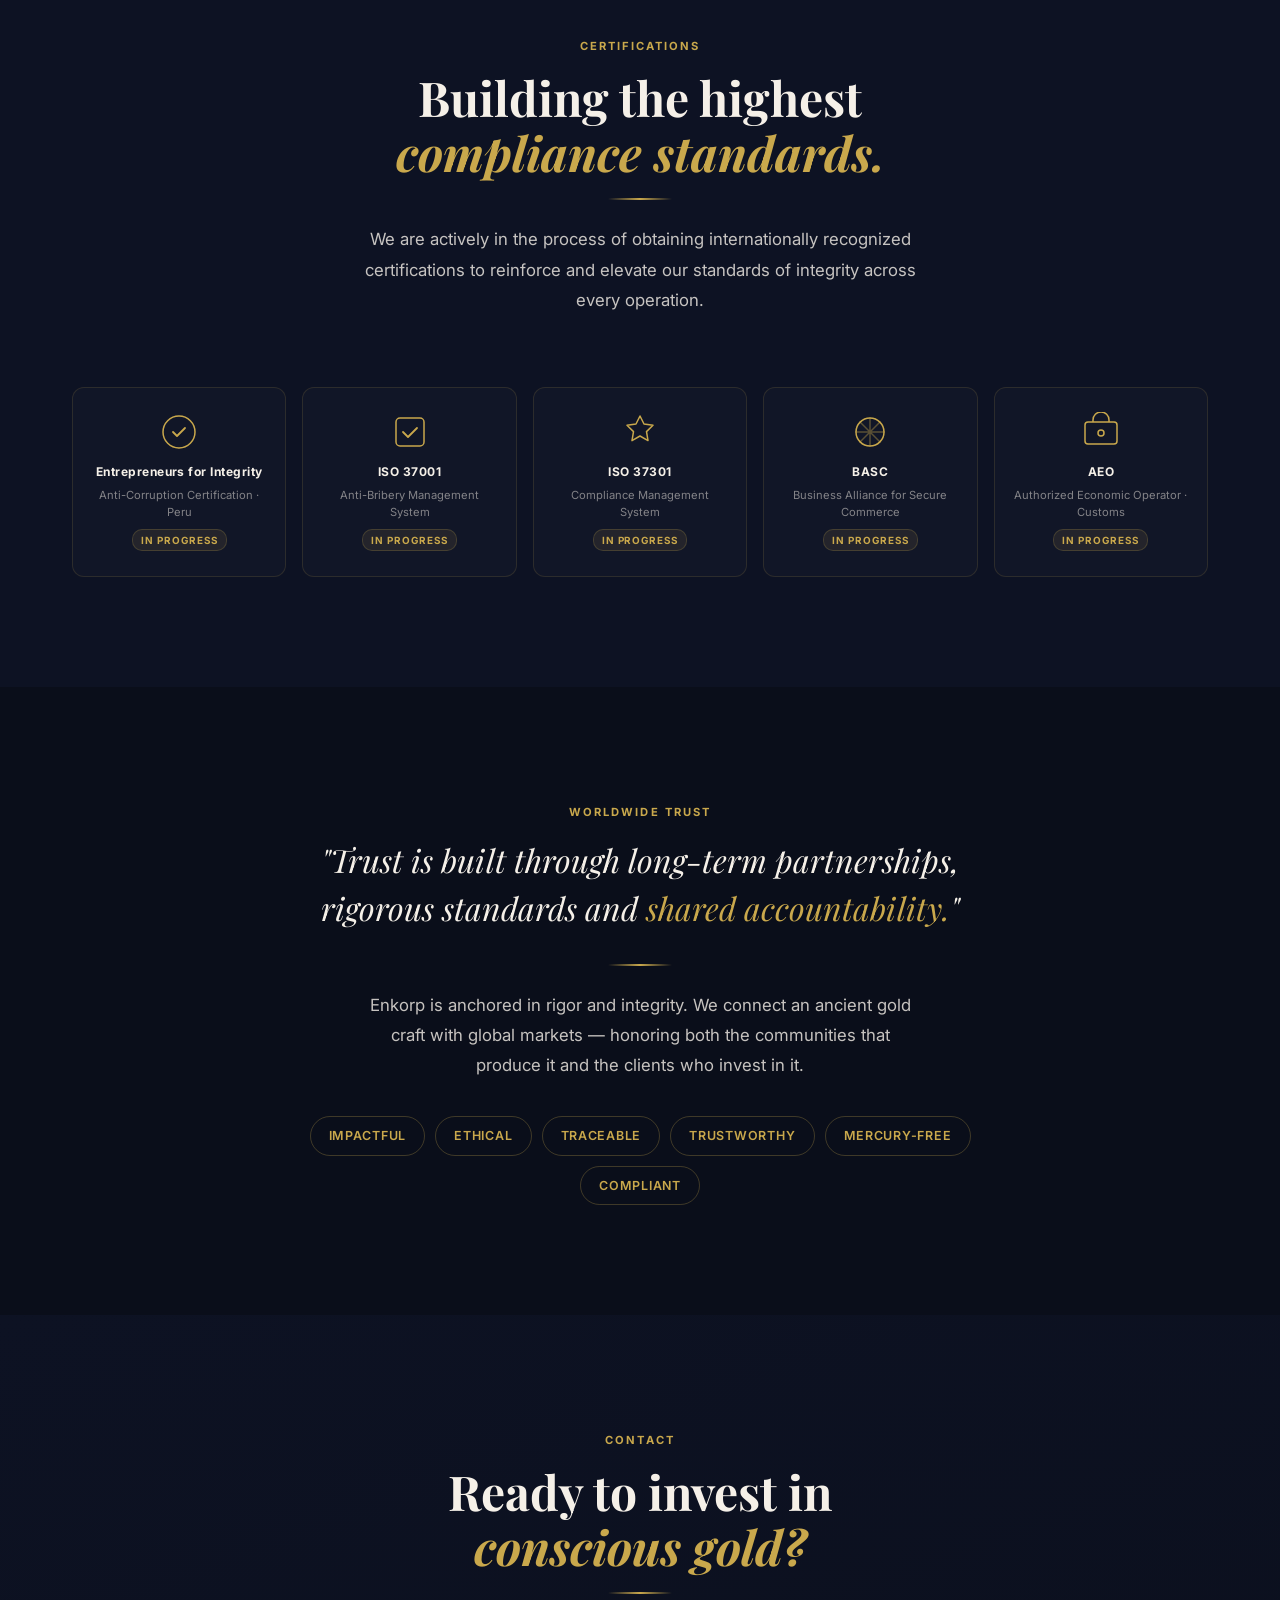
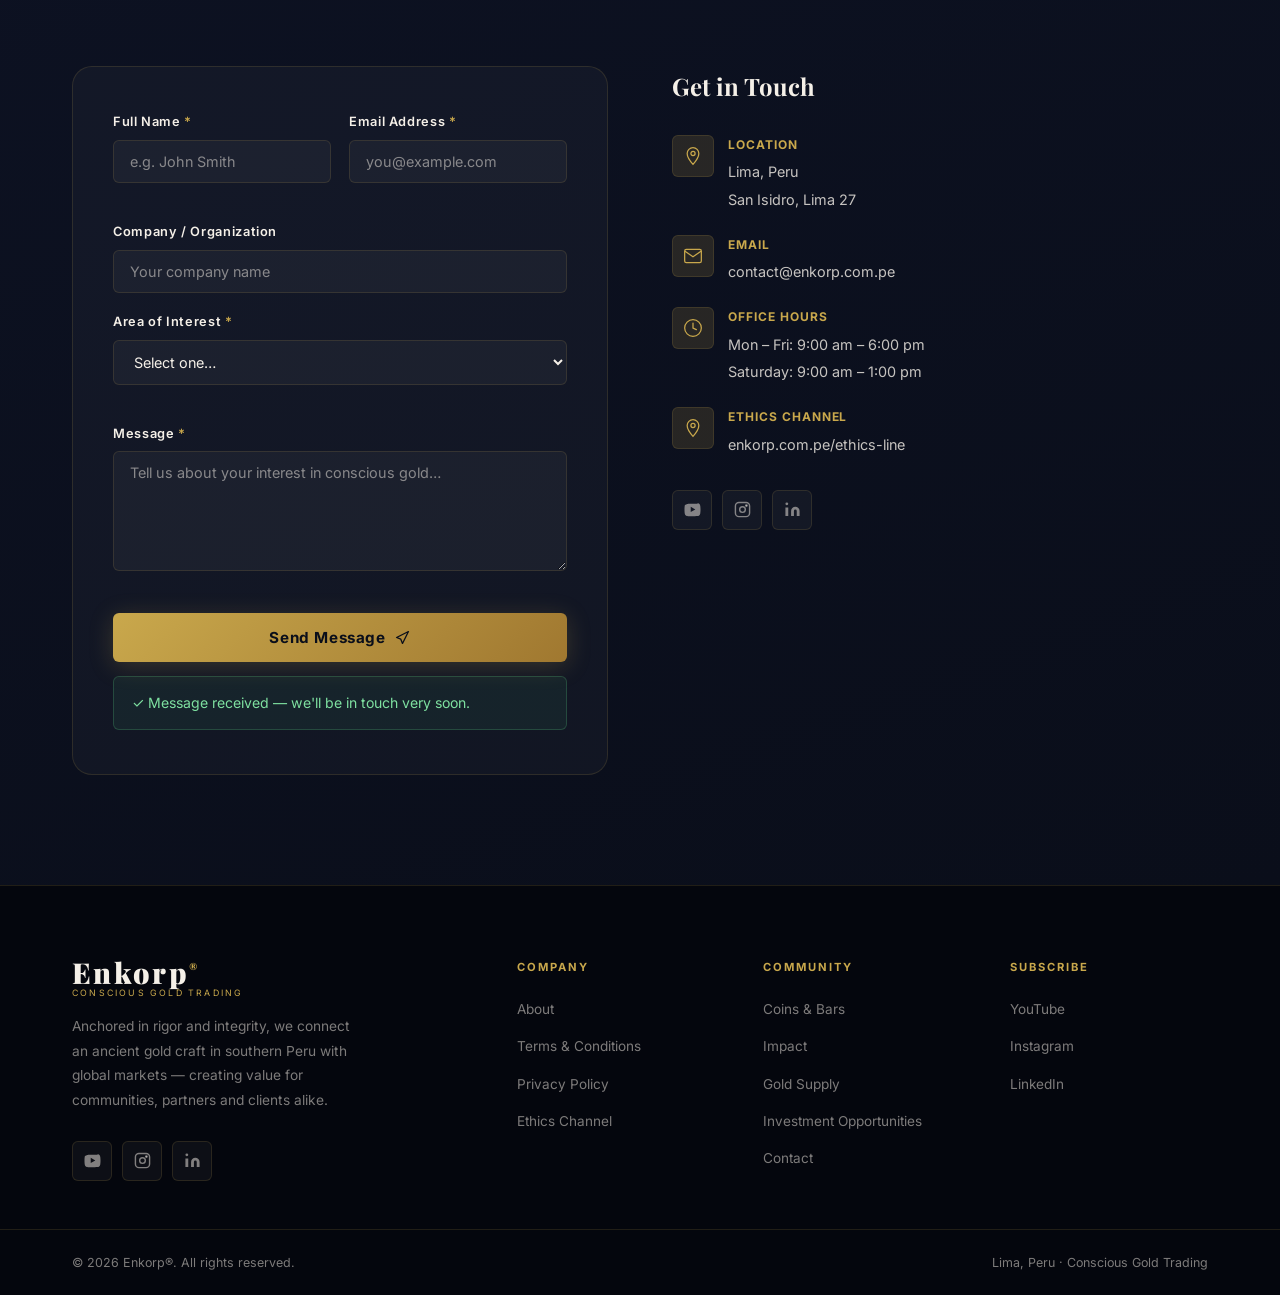
==== commit 395616d6: "Replace hero background image with CSS gradient to avoid unreliable Unsplash IDs https://claude.ai/c" ====
--- a/enkorp-standalone.html
+++ b/enkorp-standalone.html
@@ -78,9 +78,10 @@
 
 /* ══ HERO ══ */
 .hero{position:relative;min-height:100vh;display:flex;align-items:center;justify-content:center;text-align:center;overflow:hidden;}
-.hero-bg{position:absolute;inset:0;}
-.hero-img{position:absolute;inset:0;width:100%;height:100%;object-fit:cover;max-width:none;}
-.hero-ov{position:absolute;inset:0;background:linear-gradient(160deg,rgba(6,9,16,.9) 0%,rgba(10,14,26,.75) 55%,rgba(14,10,4,.85) 100%);}
+.hero-bg{position:absolute;inset:0;background:radial-gradient(ellipse 120% 80% at 60% 40%,#1a1408 0%,#0d1020 45%,#060912 100%);}
+.hero-bg::before{content:'';position:absolute;inset:0;background:radial-gradient(ellipse 60% 60% at 80% 20%,rgba(201,168,76,.07),transparent 70%),radial-gradient(ellipse 50% 50% at 20% 80%,rgba(201,168,76,.05),transparent 70%);}
+.hero-img{display:none;}
+.hero-ov{position:absolute;inset:0;}
 .hero-particles{position:absolute;inset:0;overflow:hidden;}
 .particle{position:absolute;width:2px;height:2px;background:var(--gold);border-radius:50%;animation:pd linear infinite;opacity:0;}
 @keyframes pd{0%{opacity:0;transform:translateY(0) scale(0);}10%{opacity:.5;}90%{opacity:.2;}100%{opacity:0;transform:translateY(-110vh) scale(1.5);}}
@@ -358,7 +359,6 @@
 <!-- HERO -->
 <section class="hero" id="home">
   <div class="hero-bg">
-    <img class="hero-img" src="https://images.unsplash.com/photo-1610375461246-83df859d849d?w=1920&q=80&fit=crop&crop=entropy" alt="Gold bars — conscious gold trading" loading="eager" fetchpriority="high" onerror="this.style.opacity='0'"/>
     <div class="hero-ov"></div>
     <div class="hero-particles" id="heroParticles"></div>
   </div>
